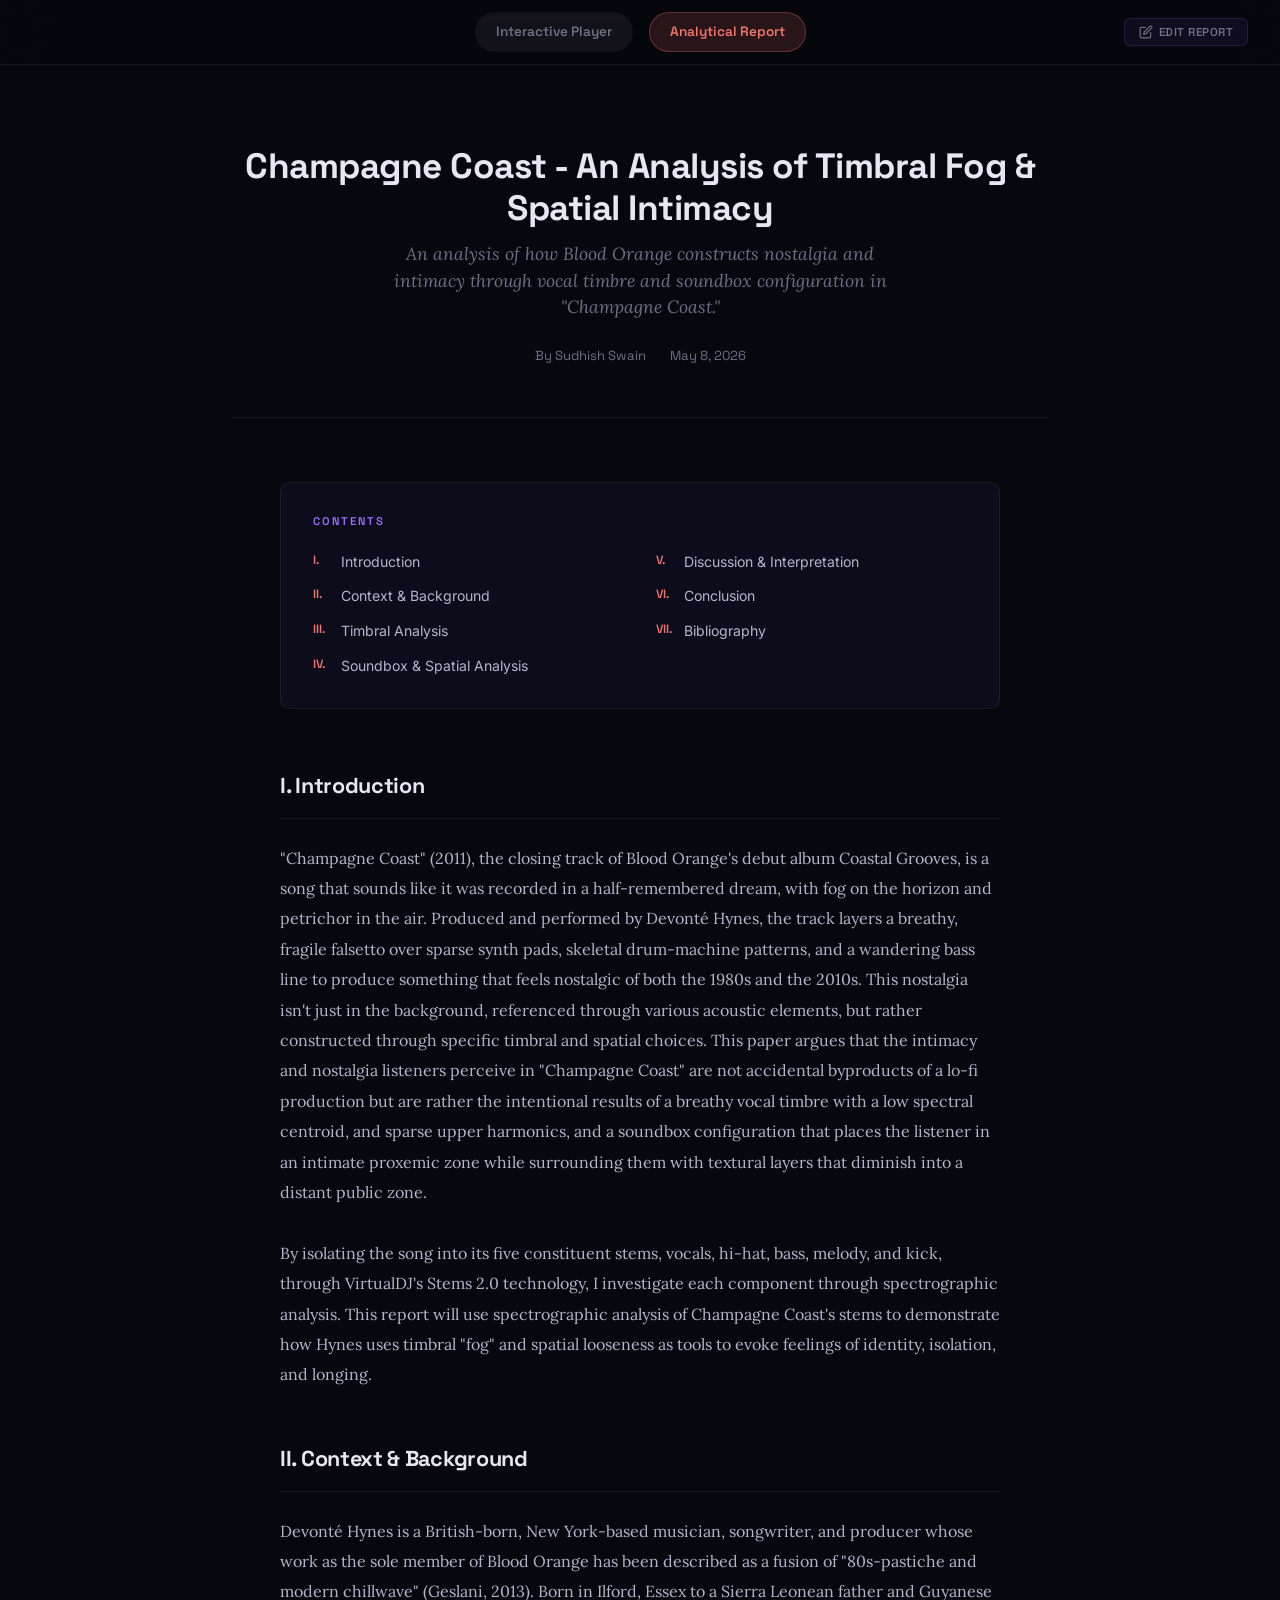
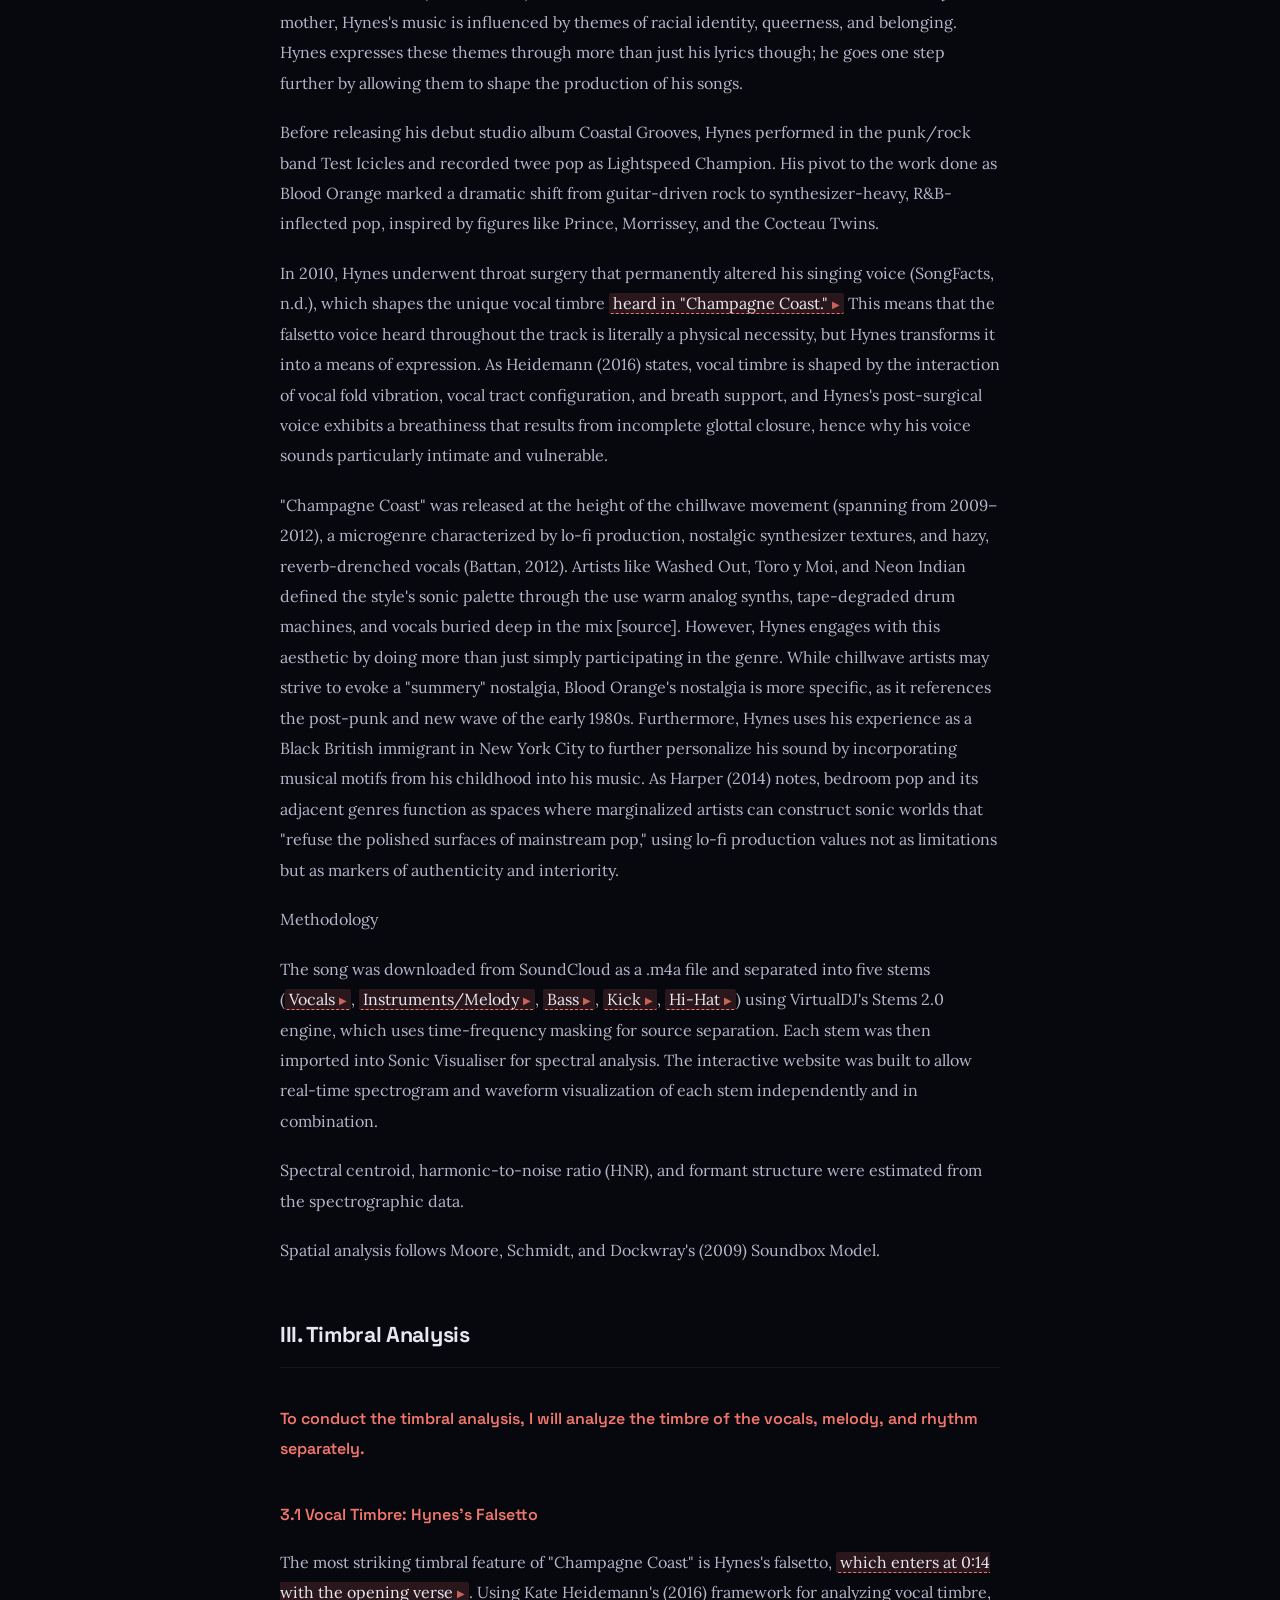
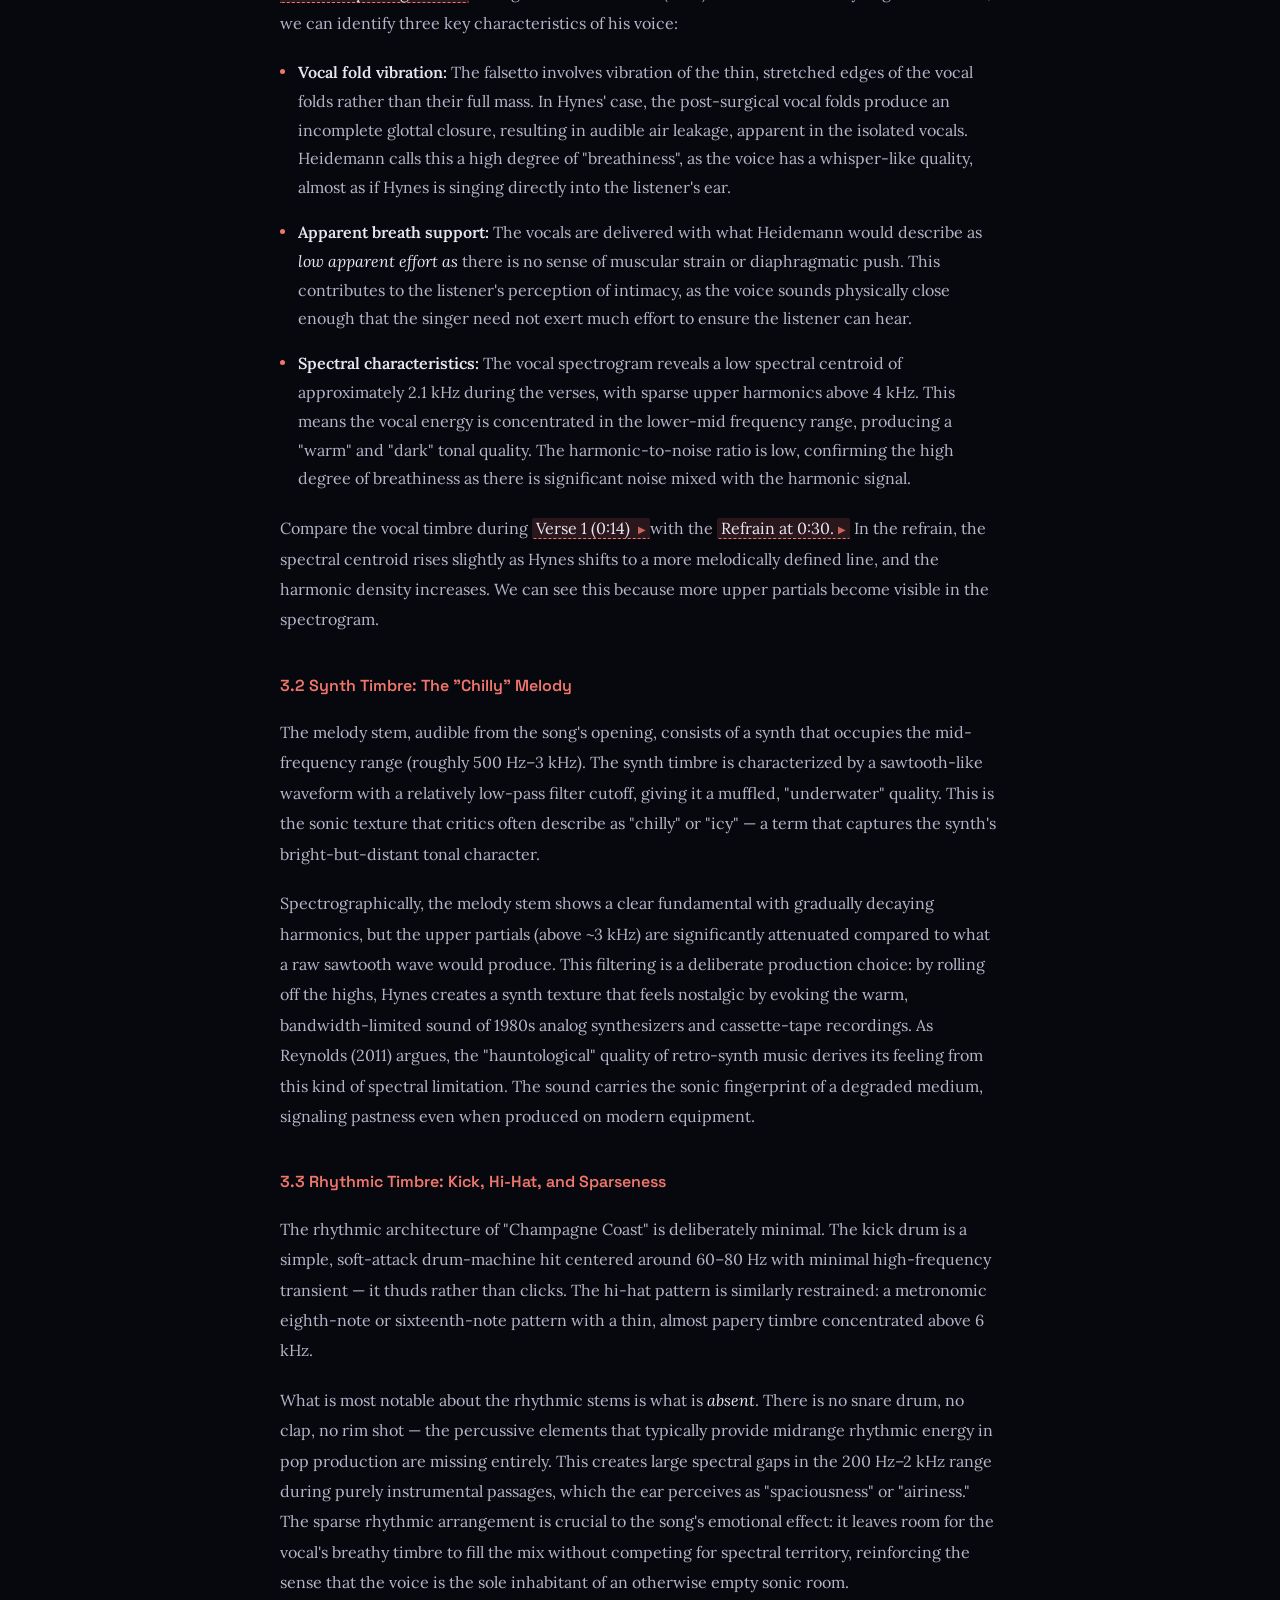
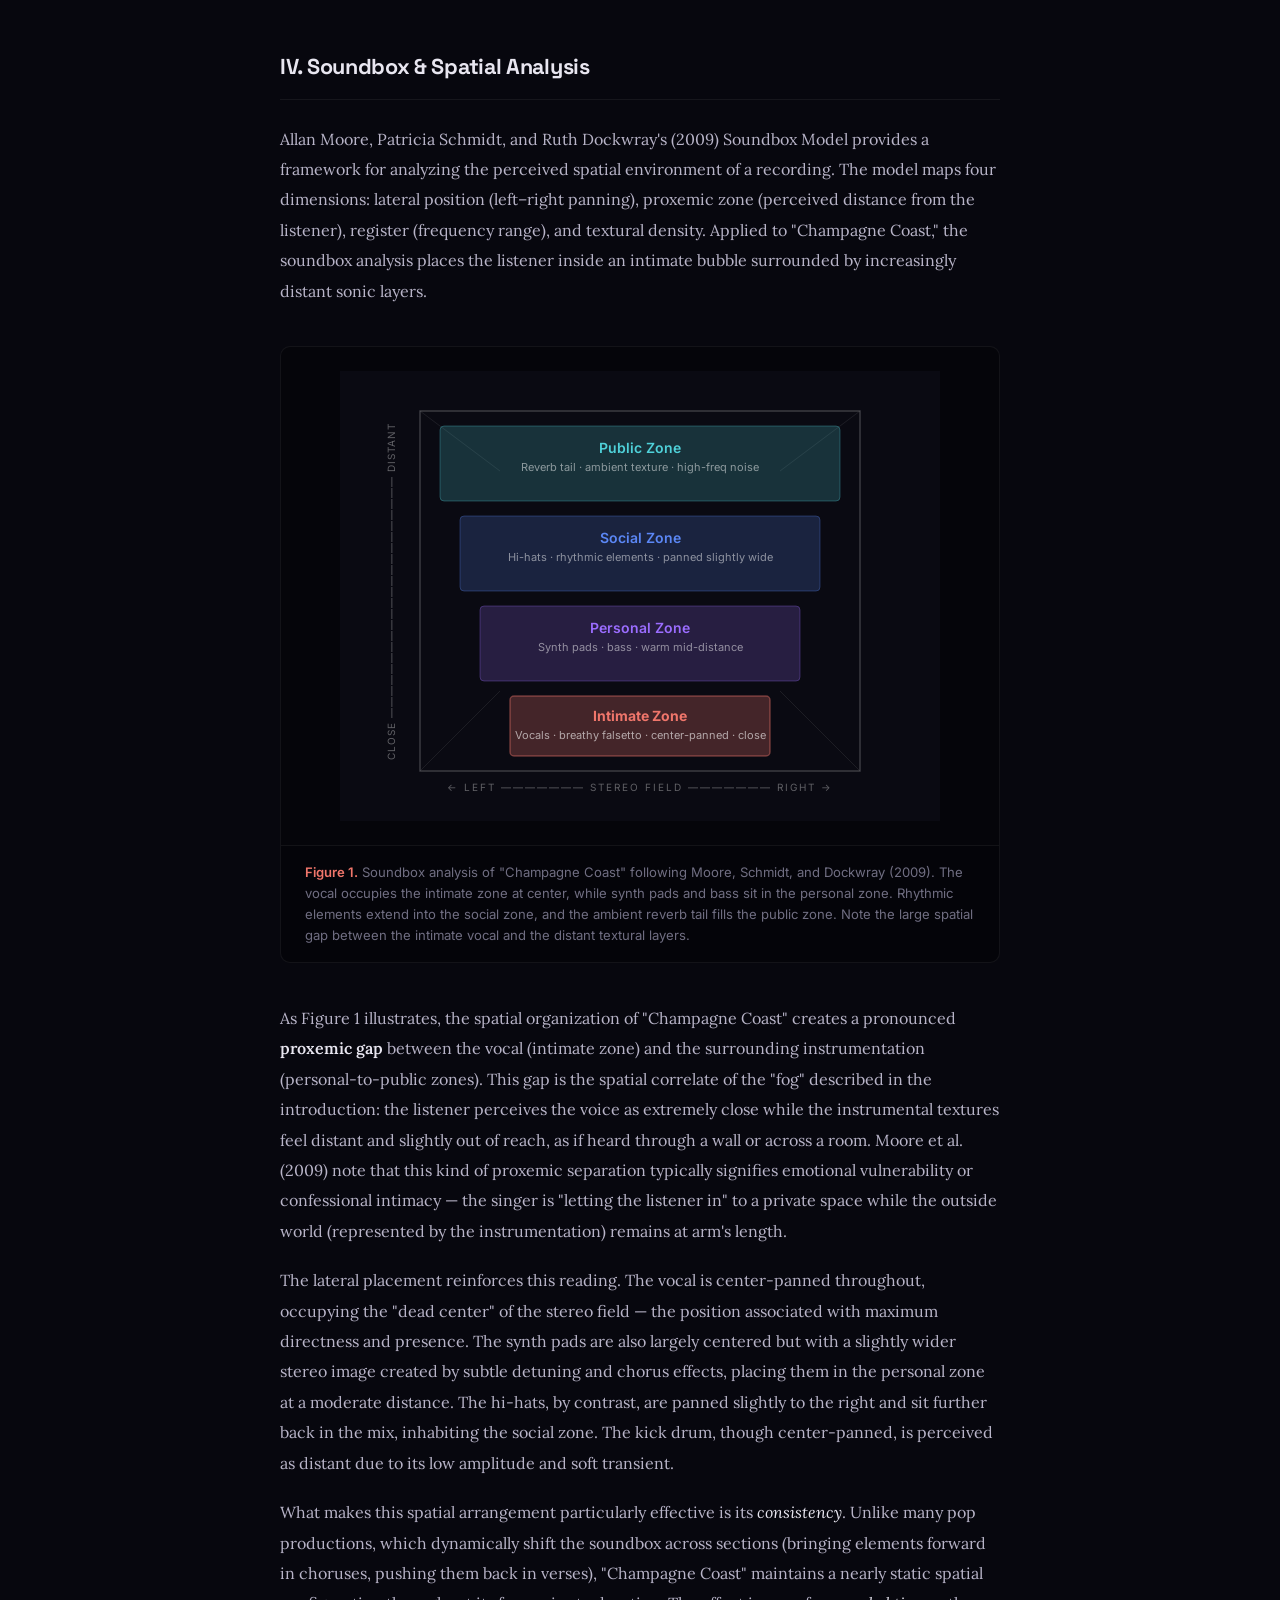
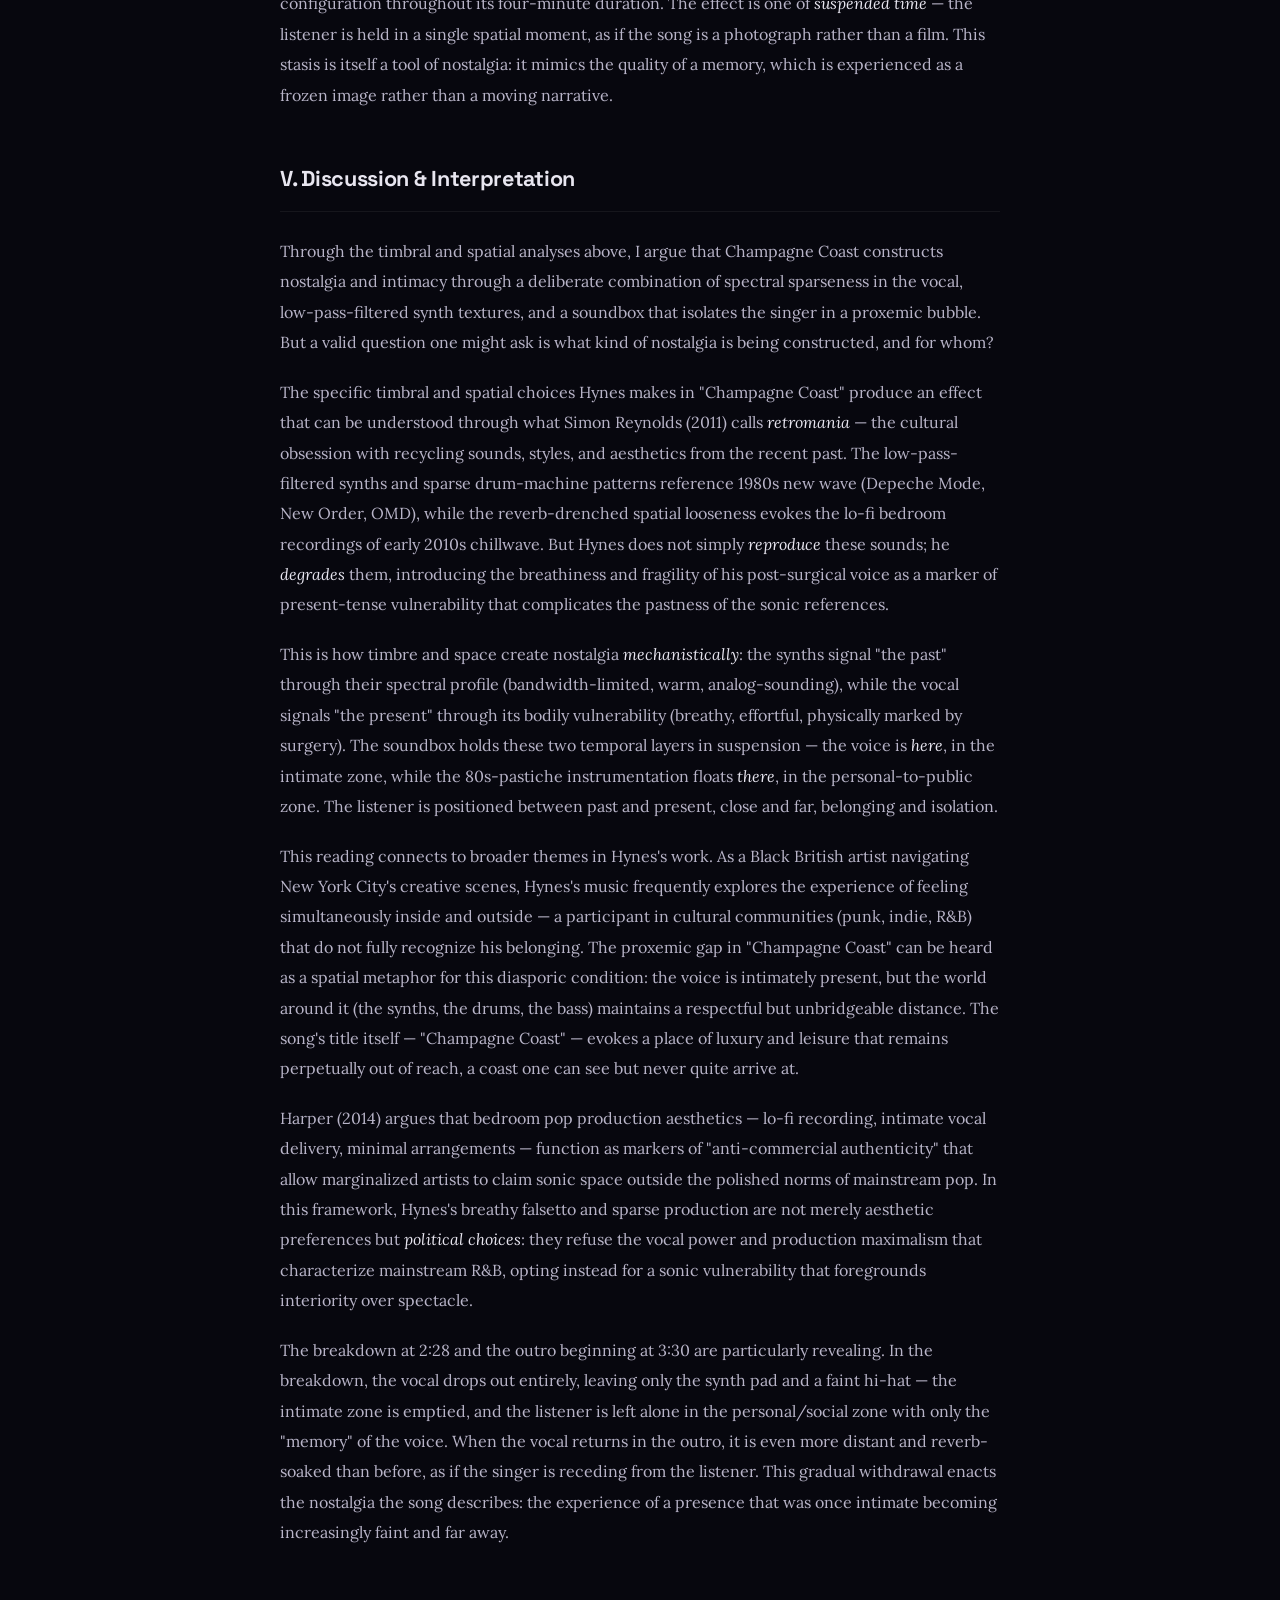
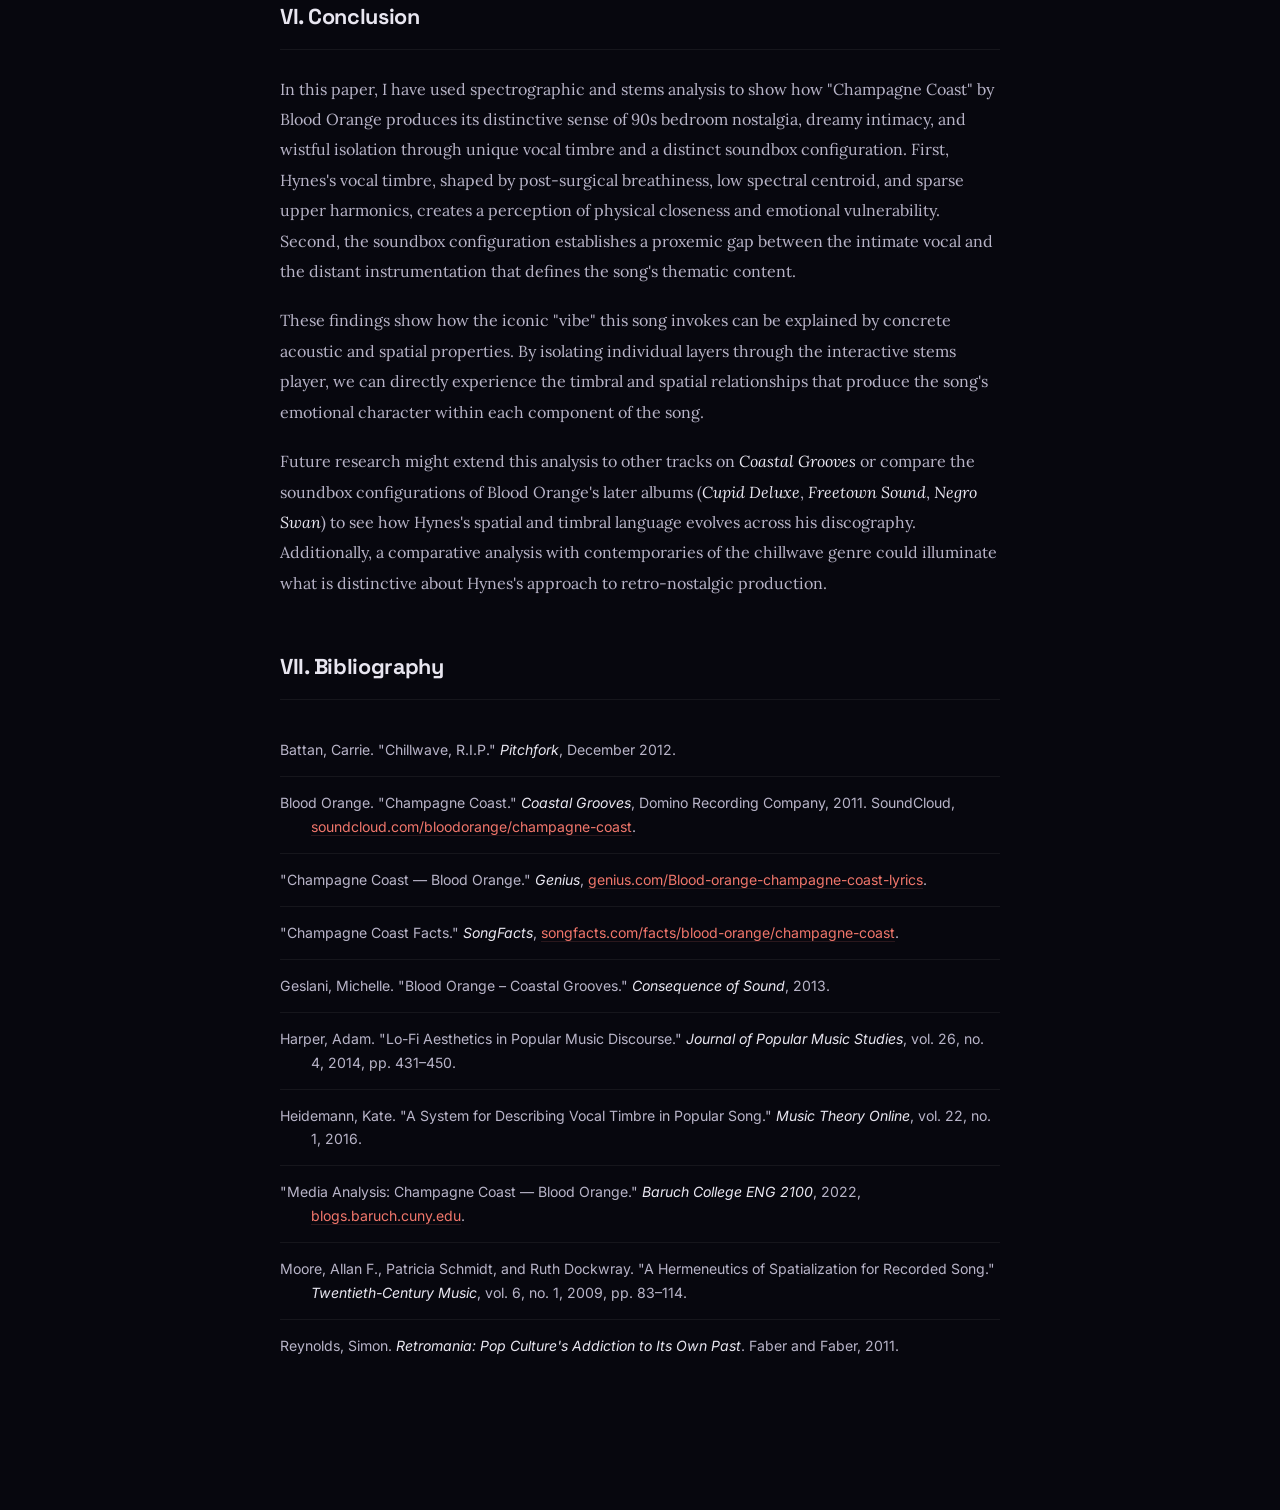
==== report.html @ 923f6ed2 "docs: update report content via live site editor" ====
<!DOCTYPE html>
<html lang="en"><head>
  <meta charset="UTF-8">
  <meta name="viewport" content="width=device-width, initial-scale=1.0">
  <title>Champagne Coast Report | MUSIC 159</title>
  <meta name="description" content="An analysis of how Blood Orange constructs nostalgia and intimacy through vocal timbre and soundbox configuration in Champagne Coast.">
  <link rel="stylesheet" href="css/report.css">
<style>.rdp {
  --rdp-cell-size: 40px;
  --rdp-accent-color: #0000ff;
  --rdp-background-color: #e7edff;
  --rdp-accent-color-dark: #3003e1;
  --rdp-background-color-dark: #180270;
  --rdp-outline: 2px solid var(--rdp-accent-color); /* Outline border for focused elements */
  --rdp-outline-selected: 2px solid rgba(0, 0, 0, 0.75); /* Outline border for focused _and_ selected elements */

  margin: 1em;
}

/* Hide elements for devices that are not screen readers */
.rdp-vhidden {
  box-sizing: border-box;
  padding: 0;
  margin: 0;
  background: transparent;
  border: 0;
  -moz-appearance: none;
  -webkit-appearance: none;
  appearance: none;
  position: absolute !important;
  top: 0;
  width: 1px !important;
  height: 1px !important;
  padding: 0 !important;
  overflow: hidden !important;
  clip: rect(1px, 1px, 1px, 1px) !important;
  border: 0 !important;
}

/* Buttons */
.rdp-button_reset {
  appearance: none;
  position: relative;
  margin: 0;
  padding: 0;
  cursor: default;
  color: inherit;
  outline: none;
  background: none;
  font: inherit;

  -moz-appearance: none;
  -webkit-appearance: none;
}

.rdp-button {
  border: 2px solid transparent;
}

.rdp-button[disabled] {
  opacity: 0.25;
}

.rdp-button:not([disabled]) {
  cursor: pointer;
}

.rdp-button:focus:not([disabled]),
.rdp-button:active:not([disabled]) {
  color: inherit;
  border: var(--rdp-outline);
  background-color: var(--rdp-background-color);
}

.rdp-button:hover:not([disabled]) {
  background-color: var(--rdp-background-color);
}

.rdp-months {
  display: flex;
}

.rdp-month {
  margin: 0 1em;
}

.rdp-month:first-child {
  margin-left: 0;
}

.rdp-month:last-child {
  margin-right: 0;
}

.rdp-table {
  margin: 0;
  max-width: calc(var(--rdp-cell-size) * 7);
  border-collapse: collapse;
}

.rdp-with_weeknumber .rdp-table {
  max-width: calc(var(--rdp-cell-size) * 8);
  border-collapse: collapse;
}

.rdp-caption {
  display: flex;
  align-items: center;
  justify-content: space-between;
  padding: 0;
  text-align: left;
}

.rdp-multiple_months .rdp-caption {
  position: relative;
  display: block;
  text-align: center;
}

.rdp-caption_dropdowns {
  position: relative;
  display: inline-flex;
}

.rdp-caption_label {
  position: relative;
  z-index: 1;
  display: inline-flex;
  align-items: center;
  margin: 0;
  padding: 0 0.25em;
  white-space: nowrap;
  color: currentColor;
  border: 0;
  border: 2px solid transparent;
  font-family: inherit;
  font-size: 140%;
  font-weight: bold;
}

.rdp-nav {
  white-space: nowrap;
}

.rdp-multiple_months .rdp-caption_start .rdp-nav {
  position: absolute;
  top: 50%;
  left: 0;
  transform: translateY(-50%);
}

.rdp-multiple_months .rdp-caption_end .rdp-nav {
  position: absolute;
  top: 50%;
  right: 0;
  transform: translateY(-50%);
}

.rdp-nav_button {
  display: inline-flex;
  align-items: center;
  justify-content: center;
  width: var(--rdp-cell-size);
  height: var(--rdp-cell-size);
  padding: 0.25em;
  border-radius: 100%;
}

/* ---------- */
/* Dropdowns  */
/* ---------- */

.rdp-dropdown_year,
.rdp-dropdown_month {
  position: relative;
  display: inline-flex;
  align-items: center;
}

.rdp-dropdown {
  appearance: none;
  position: absolute;
  z-index: 2;
  top: 0;
  bottom: 0;
  left: 0;
  width: 100%;
  margin: 0;
  padding: 0;
  cursor: inherit;
  opacity: 0;
  border: none;
  background-color: transparent;
  font-family: inherit;
  font-size: inherit;
  line-height: inherit;
}

.rdp-dropdown[disabled] {
  opacity: unset;
  color: unset;
}

.rdp-dropdown:focus:not([disabled]) + .rdp-caption_label,
.rdp-dropdown:active:not([disabled]) + .rdp-caption_label {
  border: var(--rdp-outline);
  border-radius: 6px;
  background-color: var(--rdp-background-color);
}

.rdp-dropdown_icon {
  margin: 0 0 0 5px;
}

.rdp-head {
  border: 0;
}

.rdp-head_row,
.rdp-row {
  height: 100%;
}

.rdp-head_cell {
  vertical-align: middle;
  text-transform: uppercase;
  font-size: 0.75em;
  font-weight: 700;
  text-align: center;
  height: 100%;
  height: var(--rdp-cell-size);
  padding: 0;
}

.rdp-tbody {
  border: 0;
}

.rdp-tfoot {
  margin: 0.5em;
}

.rdp-cell {
  width: var(--rdp-cell-size);
  height: 100%;
  height: var(--rdp-cell-size);
  padding: 0;
  text-align: center;
}

.rdp-weeknumber {
  font-size: 0.75em;
}

.rdp-weeknumber,
.rdp-day {
  display: flex;
  overflow: hidden;
  align-items: center;
  justify-content: center;
  box-sizing: border-box;
  width: var(--rdp-cell-size);
  max-width: var(--rdp-cell-size);
  height: var(--rdp-cell-size);
  margin: 0;
  border: 2px solid transparent;
  border-radius: 100%;
}

.rdp-day_today:not(.rdp-day_outside) {
  font-weight: bold;
}

.rdp-day_selected:not([disabled]),
.rdp-day_selected:focus:not([disabled]),
.rdp-day_selected:active:not([disabled]),
.rdp-day_selected:hover:not([disabled]) {
  color: white;
  background-color: var(--rdp-accent-color);
}

.rdp-day_selected:focus:not([disabled]) {
  border: var(--rdp-outline-selected);
}

.rdp:not([dir='rtl']) .rdp-day_range_start:not(.rdp-day_range_end) {
  border-top-right-radius: 0;
  border-bottom-right-radius: 0;
}

.rdp:not([dir='rtl']) .rdp-day_range_end:not(.rdp-day_range_start) {
  border-top-left-radius: 0;
  border-bottom-left-radius: 0;
}

.rdp[dir='rtl'] .rdp-day_range_start:not(.rdp-day_range_end) {
  border-top-left-radius: 0;
  border-bottom-left-radius: 0;
}

.rdp[dir='rtl'] .rdp-day_range_end:not(.rdp-day_range_start) {
  border-top-right-radius: 0;
  border-bottom-right-radius: 0;
}

.rdp-day_range_end.rdp-day_range_start {
  border-radius: 100%;
}

.rdp-day_range_middle {
  border-radius: 0;
}
</style><style></style><style>.rdp {
  --rdp-cell-size: 40px;
  --rdp-accent-color: #0000ff;
  --rdp-background-color: #e7edff;
  --rdp-accent-color-dark: #3003e1;
  --rdp-background-color-dark: #180270;
  --rdp-outline: 2px solid var(--rdp-accent-color); /* Outline border for focused elements */
  --rdp-outline-selected: 2px solid rgba(0, 0, 0, 0.75); /* Outline border for focused _and_ selected elements */

  margin: 1em;
}

/* Hide elements for devices that are not screen readers */
.rdp-vhidden {
  box-sizing: border-box;
  padding: 0;
  margin: 0;
  background: transparent;
  border: 0;
  -moz-appearance: none;
  -webkit-appearance: none;
  appearance: none;
  position: absolute !important;
  top: 0;
  width: 1px !important;
  height: 1px !important;
  padding: 0 !important;
  overflow: hidden !important;
  clip: rect(1px, 1px, 1px, 1px) !important;
  border: 0 !important;
}

/* Buttons */
.rdp-button_reset {
  appearance: none;
  position: relative;
  margin: 0;
  padding: 0;
  cursor: default;
  color: inherit;
  outline: none;
  background: none;
  font: inherit;

  -moz-appearance: none;
  -webkit-appearance: none;
}

.rdp-button {
  border: 2px solid transparent;
}

.rdp-button[disabled] {
  opacity: 0.25;
}

.rdp-button:not([disabled]) {
  cursor: pointer;
}

.rdp-button:focus:not([disabled]),
.rdp-button:active:not([disabled]) {
  color: inherit;
  border: var(--rdp-outline);
  background-color: var(--rdp-background-color);
}

.rdp-button:hover:not([disabled]) {
  background-color: var(--rdp-background-color);
}

.rdp-months {
  display: flex;
}

.rdp-month {
  margin: 0 1em;
}

.rdp-month:first-child {
  margin-left: 0;
}

.rdp-month:last-child {
  margin-right: 0;
}

.rdp-table {
  margin: 0;
  max-width: calc(var(--rdp-cell-size) * 7);
  border-collapse: collapse;
}

.rdp-with_weeknumber .rdp-table {
  max-width: calc(var(--rdp-cell-size) * 8);
  border-collapse: collapse;
}

.rdp-caption {
  display: flex;
  align-items: center;
  justify-content: space-between;
  padding: 0;
  text-align: left;
}

.rdp-multiple_months .rdp-caption {
  position: relative;
  display: block;
  text-align: center;
}

.rdp-caption_dropdowns {
  position: relative;
  display: inline-flex;
}

.rdp-caption_label {
  position: relative;
  z-index: 1;
  display: inline-flex;
  align-items: center;
  margin: 0;
  padding: 0 0.25em;
  white-space: nowrap;
  color: currentColor;
  border: 0;
  border: 2px solid transparent;
  font-family: inherit;
  font-size: 140%;
  font-weight: bold;
}

.rdp-nav {
  white-space: nowrap;
}

.rdp-multiple_months .rdp-caption_start .rdp-nav {
  position: absolute;
  top: 50%;
  left: 0;
  transform: translateY(-50%);
}

.rdp-multiple_months .rdp-caption_end .rdp-nav {
  position: absolute;
  top: 50%;
  right: 0;
  transform: translateY(-50%);
}

.rdp-nav_button {
  display: inline-flex;
  align-items: center;
  justify-content: center;
  width: var(--rdp-cell-size);
  height: var(--rdp-cell-size);
  padding: 0.25em;
  border-radius: 100%;
}

/* ---------- */
/* Dropdowns  */
/* ---------- */

.rdp-dropdown_year,
.rdp-dropdown_month {
  position: relative;
  display: inline-flex;
  align-items: center;
}

.rdp-dropdown {
  appearance: none;
  position: absolute;
  z-index: 2;
  top: 0;
  bottom: 0;
  left: 0;
  width: 100%;
  margin: 0;
  padding: 0;
  cursor: inherit;
  opacity: 0;
  border: none;
  background-color: transparent;
  font-family: inherit;
  font-size: inherit;
  line-height: inherit;
}

.rdp-dropdown[disabled] {
  opacity: unset;
  color: unset;
}

.rdp-dropdown:focus:not([disabled]) + .rdp-caption_label,
.rdp-dropdown:active:not([disabled]) + .rdp-caption_label {
  border: var(--rdp-outline);
  border-radius: 6px;
  background-color: var(--rdp-background-color);
}

.rdp-dropdown_icon {
  margin: 0 0 0 5px;
}

.rdp-head {
  border: 0;
}

.rdp-head_row,
.rdp-row {
  height: 100%;
}

.rdp-head_cell {
  vertical-align: middle;
  text-transform: uppercase;
  font-size: 0.75em;
  font-weight: 700;
  text-align: center;
  height: 100%;
  height: var(--rdp-cell-size);
  padding: 0;
}

.rdp-tbody {
  border: 0;
}

.rdp-tfoot {
  margin: 0.5em;
}

.rdp-cell {
  width: var(--rdp-cell-size);
  height: 100%;
  height: var(--rdp-cell-size);
  padding: 0;
  text-align: center;
}

.rdp-weeknumber {
  font-size: 0.75em;
}

.rdp-weeknumber,
.rdp-day {
  display: flex;
  overflow: hidden;
  align-items: center;
  justify-content: center;
  box-sizing: border-box;
  width: var(--rdp-cell-size);
  max-width: var(--rdp-cell-size);
  height: var(--rdp-cell-size);
  margin: 0;
  border: 2px solid transparent;
  border-radius: 100%;
}

.rdp-day_today:not(.rdp-day_outside) {
  font-weight: bold;
}

.rdp-day_selected:not([disabled]),
.rdp-day_selected:focus:not([disabled]),
.rdp-day_selected:active:not([disabled]),
.rdp-day_selected:hover:not([disabled]) {
  color: white;
  background-color: var(--rdp-accent-color);
}

.rdp-day_selected:focus:not([disabled]) {
  border: var(--rdp-outline-selected);
}

.rdp:not([dir='rtl']) .rdp-day_range_start:not(.rdp-day_range_end) {
  border-top-right-radius: 0;
  border-bottom-right-radius: 0;
}

.rdp:not([dir='rtl']) .rdp-day_range_end:not(.rdp-day_range_start) {
  border-top-left-radius: 0;
  border-bottom-left-radius: 0;
}

.rdp[dir='rtl'] .rdp-day_range_start:not(.rdp-day_range_end) {
  border-top-left-radius: 0;
  border-bottom-left-radius: 0;
}

.rdp[dir='rtl'] .rdp-day_range_end:not(.rdp-day_range_start) {
  border-top-right-radius: 0;
  border-bottom-right-radius: 0;
}

.rdp-day_range_end.rdp-day_range_start {
  border-radius: 100%;
}

.rdp-day_range_middle {
  border-radius: 0;
}
</style><style></style><style>.rdp {
  --rdp-cell-size: 40px;
  --rdp-accent-color: #0000ff;
  --rdp-background-color: #e7edff;
  --rdp-accent-color-dark: #3003e1;
  --rdp-background-color-dark: #180270;
  --rdp-outline: 2px solid var(--rdp-accent-color); /* Outline border for focused elements */
  --rdp-outline-selected: 2px solid rgba(0, 0, 0, 0.75); /* Outline border for focused _and_ selected elements */

  margin: 1em;
}

/* Hide elements for devices that are not screen readers */
.rdp-vhidden {
  box-sizing: border-box;
  padding: 0;
  margin: 0;
  background: transparent;
  border: 0;
  -moz-appearance: none;
  -webkit-appearance: none;
  appearance: none;
  position: absolute !important;
  top: 0;
  width: 1px !important;
  height: 1px !important;
  padding: 0 !important;
  overflow: hidden !important;
  clip: rect(1px, 1px, 1px, 1px) !important;
  border: 0 !important;
}

/* Buttons */
.rdp-button_reset {
  appearance: none;
  position: relative;
  margin: 0;
  padding: 0;
  cursor: default;
  color: inherit;
  outline: none;
  background: none;
  font: inherit;

  -moz-appearance: none;
  -webkit-appearance: none;
}

.rdp-button {
  border: 2px solid transparent;
}

.rdp-button[disabled] {
  opacity: 0.25;
}

.rdp-button:not([disabled]) {
  cursor: pointer;
}

.rdp-button:focus:not([disabled]),
.rdp-button:active:not([disabled]) {
  color: inherit;
  border: var(--rdp-outline);
  background-color: var(--rdp-background-color);
}

.rdp-button:hover:not([disabled]) {
  background-color: var(--rdp-background-color);
}

.rdp-months {
  display: flex;
}

.rdp-month {
  margin: 0 1em;
}

.rdp-month:first-child {
  margin-left: 0;
}

.rdp-month:last-child {
  margin-right: 0;
}

.rdp-table {
  margin: 0;
  max-width: calc(var(--rdp-cell-size) * 7);
  border-collapse: collapse;
}

.rdp-with_weeknumber .rdp-table {
  max-width: calc(var(--rdp-cell-size) * 8);
  border-collapse: collapse;
}

.rdp-caption {
  display: flex;
  align-items: center;
  justify-content: space-between;
  padding: 0;
  text-align: left;
}

.rdp-multiple_months .rdp-caption {
  position: relative;
  display: block;
  text-align: center;
}

.rdp-caption_dropdowns {
  position: relative;
  display: inline-flex;
}

.rdp-caption_label {
  position: relative;
  z-index: 1;
  display: inline-flex;
  align-items: center;
  margin: 0;
  padding: 0 0.25em;
  white-space: nowrap;
  color: currentColor;
  border: 0;
  border: 2px solid transparent;
  font-family: inherit;
  font-size: 140%;
  font-weight: bold;
}

.rdp-nav {
  white-space: nowrap;
}

.rdp-multiple_months .rdp-caption_start .rdp-nav {
  position: absolute;
  top: 50%;
  left: 0;
  transform: translateY(-50%);
}

.rdp-multiple_months .rdp-caption_end .rdp-nav {
  position: absolute;
  top: 50%;
  right: 0;
  transform: translateY(-50%);
}

.rdp-nav_button {
  display: inline-flex;
  align-items: center;
  justify-content: center;
  width: var(--rdp-cell-size);
  height: var(--rdp-cell-size);
  padding: 0.25em;
  border-radius: 100%;
}

/* ---------- */
/* Dropdowns  */
/* ---------- */

.rdp-dropdown_year,
.rdp-dropdown_month {
  position: relative;
  display: inline-flex;
  align-items: center;
}

.rdp-dropdown {
  appearance: none;
  position: absolute;
  z-index: 2;
  top: 0;
  bottom: 0;
  left: 0;
  width: 100%;
  margin: 0;
  padding: 0;
  cursor: inherit;
  opacity: 0;
  border: none;
  background-color: transparent;
  font-family: inherit;
  font-size: inherit;
  line-height: inherit;
}

.rdp-dropdown[disabled] {
  opacity: unset;
  color: unset;
}

.rdp-dropdown:focus:not([disabled]) + .rdp-caption_label,
.rdp-dropdown:active:not([disabled]) + .rdp-caption_label {
  border: var(--rdp-outline);
  border-radius: 6px;
  background-color: var(--rdp-background-color);
}

.rdp-dropdown_icon {
  margin: 0 0 0 5px;
}

.rdp-head {
  border: 0;
}

.rdp-head_row,
.rdp-row {
  height: 100%;
}

.rdp-head_cell {
  vertical-align: middle;
  text-transform: uppercase;
  font-size: 0.75em;
  font-weight: 700;
  text-align: center;
  height: 100%;
  height: var(--rdp-cell-size);
  padding: 0;
}

.rdp-tbody {
  border: 0;
}

.rdp-tfoot {
  margin: 0.5em;
}

.rdp-cell {
  width: var(--rdp-cell-size);
  height: 100%;
  height: var(--rdp-cell-size);
  padding: 0;
  text-align: center;
}

.rdp-weeknumber {
  font-size: 0.75em;
}

.rdp-weeknumber,
.rdp-day {
  display: flex;
  overflow: hidden;
  align-items: center;
  justify-content: center;
  box-sizing: border-box;
  width: var(--rdp-cell-size);
  max-width: var(--rdp-cell-size);
  height: var(--rdp-cell-size);
  margin: 0;
  border: 2px solid transparent;
  border-radius: 100%;
}

.rdp-day_today:not(.rdp-day_outside) {
  font-weight: bold;
}

.rdp-day_selected:not([disabled]),
.rdp-day_selected:focus:not([disabled]),
.rdp-day_selected:active:not([disabled]),
.rdp-day_selected:hover:not([disabled]) {
  color: white;
  background-color: var(--rdp-accent-color);
}

.rdp-day_selected:focus:not([disabled]) {
  border: var(--rdp-outline-selected);
}

.rdp:not([dir='rtl']) .rdp-day_range_start:not(.rdp-day_range_end) {
  border-top-right-radius: 0;
  border-bottom-right-radius: 0;
}

.rdp:not([dir='rtl']) .rdp-day_range_end:not(.rdp-day_range_start) {
  border-top-left-radius: 0;
  border-bottom-left-radius: 0;
}

.rdp[dir='rtl'] .rdp-day_range_start:not(.rdp-day_range_end) {
  border-top-left-radius: 0;
  border-bottom-left-radius: 0;
}

.rdp[dir='rtl'] .rdp-day_range_end:not(.rdp-day_range_start) {
  border-top-right-radius: 0;
  border-bottom-right-radius: 0;
}

.rdp-day_range_end.rdp-day_range_start {
  border-radius: 100%;
}

.rdp-day_range_middle {
  border-radius: 0;
}
</style><style></style><style></style></head>
<body class="" data-new-gr-c-s-check-loaded="14.1289.0" data-gr-ext-installed="" data-new-gr-c-s-loaded="14.1289.0">

  <!-- Topbar -->
  <header class="report-topbar" style="display: grid; grid-template-columns: 1fr auto 1fr;">
    <div style="display: flex; align-items: center;"></div>
    <nav class="app-tabs">
      <a href="index.html" class="app-tab">Interactive Player</a>
      <a href="report.html" class="app-tab active">Analytical Report</a>
    </nav>
    <div class="report-topbar__actions" style="justify-self: end;">
      <button class="btn-edit" id="btn-edit-mode" title="Toggle Edit Mode">
        <svg viewBox="0 0 24 24" fill="none" stroke="currentColor" stroke-width="2" stroke-linecap="round" stroke-linejoin="round" style="width:14px;height:14px;"><path d="M11 4H4a2 2 0 0 0-2 2v14a2 2 0 0 0 2 2h14a2 2 0 0 0 2-2v-7"></path><path d="M18.5 2.5a2.121 2.121 0 0 1 3 3L12 15l-4 1 1-4 9.5-9.5z"></path></svg>
        <span>Edit Report</span>
      </button>
    </div>
  </header>

  <main class="report">
    
    <!-- Title Block -->
    <header class="report-title-block">
      <h1 class="report-title-block__title">Champagne Coast - An Analysis of Timbral Fog &amp; Spatial Intimacy</h1>
      <p class="report-title-block__subtitle">An analysis of how Blood Orange constructs nostalgia and intimacy through vocal timbre and soundbox configuration in "Champagne Coast."</p>
      <div class="report-title-block__meta">
        <span>By Sudhish Swain</span>
        <span>May 8, 2026</span>
      </div>
    </header>

    <!-- Table of Contents -->
    <nav class="report-toc">
      <p class="report-toc__title">Contents</p>
      <ul class="report-toc__list">
        <li><a href="#section-intro"><span class="toc-num">I.</span> Introduction</a></li>
        <li><a href="#section-context"><span class="toc-num">II.</span> Context &amp; Background</a></li>
        <li><a href="#section-timbral"><span class="toc-num">III.</span> Timbral Analysis</a></li>
        <li><a href="#section-soundbox"><span class="toc-num">IV.</span> Soundbox &amp; Spatial Analysis</a></li>
        <li><a href="#section-discussion"><span class="toc-num">V.</span> Discussion &amp; Interpretation</a></li>
        <li><a href="#section-conclusion"><span class="toc-num">VI.</span> Conclusion</a></li>
        <li><a href="#section-bibliography"><span class="toc-num">VII.</span> Bibliography</a></li>
      </ul>
    </nav>

    <!-- Section 1: Introduction -->
    <section class="report-section" id="section-intro">
      <h2 class="report-section__heading" contenteditable="false">I. Introduction</h2>
      <div class="report-section__body" contenteditable="false" spellcheck="false"><div>"Champagne Coast" (2011), the closing track of Blood Orange's debut album Coastal Grooves, is a song that sounds like it was recorded in a half-remembered dream, with fog on the horizon and petrichor in the air. Produced and performed by Devonté Hynes, the track layers a breathy, fragile falsetto over sparse synth pads, skeletal drum-machine patterns, and a wandering bass line to produce something that feels nostalgic of both the 1980s and the 2010s. This nostalgia isn't just in the background, referenced through various acoustic elements, but rather constructed through specific timbral and spatial choices. This paper argues that the intimacy and nostalgia listeners perceive in "Champagne Coast" are not accidental byproducts of a lo-fi production but are rather the intentional results of a breathy vocal timbre with a low spectral centroid, and sparse upper harmonics, and a soundbox configuration that places the listener in an intimate proxemic zone while surrounding them with textural layers that diminish into a distant public zone.</div><div><br></div><div>By isolating the song into its five constituent stems, vocals, hi-hat, bass, melody, and kick,&nbsp; through VirtualDJ's Stems 2.0 technology, I investigate each component through spectrographic analysis. This report will use spectrographic analysis of Champagne Coast's stems to demonstrate how Hynes uses timbral "fog" and spatial looseness as tools to evoke feelings of identity, isolation, and longing.</div></div>
    </section>

    <!-- Section 2: Context -->
    <section class="report-section" id="section-context">
      <h2 class="report-section__heading" contenteditable="false">II. Context &amp; Background</h2>
      <div class="report-section__body" contenteditable="false" spellcheck="false">
        <p>Devonté Hynes is a British-born, New York-based musician, songwriter, and producer whose work as the sole member of Blood Orange has been described as a fusion of "80s-pastiche and modern chillwave" (Geslani, 2013). Born in Ilford, Essex to a Sierra Leonean father and Guyanese mother, Hynes's music is influenced by themes of racial identity, queerness, and belonging. Hynes expresses these themes through more than just his lyrics though; he goes one step further by allowing them to shape the production of his songs.</p><p>Before releasing his debut studio album Coastal Grooves, Hynes performed in the punk/rock band Test Icicles and recorded twee pop as Lightspeed Champion. His pivot to the work done as Blood Orange marked a dramatic shift from guitar-driven rock to synthesizer-heavy, R&amp;B-inflected pop, inspired by figures like Prince, Morrissey, and the Cocteau Twins.</p><p><span style="font-size: 1rem;">In 2010, Hynes underwent throat surgery that permanently altered his singing voice (SongFacts, n.d.), which shapes the unique vocal timbre <span class="audio-snippet-link" data-stems="vocals" data-start="54.4" data-end="62.2">heard in "Champagne Coast."</span>&nbsp;This means that the falsetto voice heard throughout the track is literally a physical necessity, but Hynes transforms it into a means of expression. As Heidemann (2016) states, vocal timbre is shaped by the interaction of vocal fold vibration, vocal tract configuration, and breath support, and Hynes's post-surgical voice exhibits a breathiness that results from incomplete glottal closure, hence why his voice sounds particularly intimate and vulnerable.</span></p><p>"Champagne Coast" was released at the height of the chillwave movement (spanning from 2009–2012), a microgenre characterized by lo-fi production, nostalgic synthesizer textures, and hazy, reverb-drenched vocals (Battan, 2012). Artists like Washed Out, Toro y Moi, and Neon Indian defined the style's sonic palette through the use warm analog synths, tape-degraded drum machines, and vocals buried deep in the mix [source]. However, Hynes engages with this aesthetic by doing more than just simply participating in the genre. While chillwave artists may strive to evoke a "summery" nostalgia, Blood Orange's nostalgia is more specific, as it references the post-punk and new wave of the early 1980s. Furthermore, Hynes uses his experience as a Black British immigrant in New York City to further personalize his sound by incorporating musical motifs from his childhood into his music.&nbsp;<span style="font-size: 1rem;">As Harper (2014) notes, bedroom pop and its adjacent genres function as spaces where marginalized artists can construct sonic worlds that "refuse the polished surfaces of mainstream pop," using lo-fi production values not as limitations but as markers of authenticity and interiority.</span></p><p>Methodology</p><p>The song was downloaded from SoundCloud as a .m4a file and separated into five stems (<span class="audio-snippet-link" data-stems="vocals" data-start="0.0" data-end="292.4">Vocals</span>, <span class="audio-snippet-link" data-stems="melody" data-start="0.0" data-end="292.4">Instruments/Melody</span>, <span class="audio-snippet-link" data-stems="bass" data-start="0.0" data-end="292.4">Bass</span>, <span class="audio-snippet-link" data-stems="kick" data-start="0.0" data-end="292.4">Kick</span>, <span class="audio-snippet-link" data-stems="hihat" data-start="0.0" data-end="292.4">Hi-Hat</span>) using VirtualDJ's Stems 2.0 engine, which uses time-frequency masking for source separation. Each stem was then imported into Sonic Visualiser for spectral analysis. The interactive website was built to allow real-time spectrogram and waveform visualization of each stem independently and in combination.</p><p>Spectral centroid, harmonic-to-noise ratio (HNR), and formant structure were estimated from the spectrographic data.</p><p>Spatial analysis follows Moore, Schmidt, and Dockwray's (2009) Soundbox Model.</p>
      </div>
    </section>

    <!-- Section 3: Timbral Analysis -->
    <section class="report-section" id="section-timbral">
      <h2 class="report-section__heading" contenteditable="false">III. Timbral Analysis</h2>
      <div class="report-section__body" contenteditable="false" spellcheck="false">

        <h3 class="report-section__subheading" contenteditable="false">To conduct the timbral analysis, I will analyze the timbre of the vocals, melody, and rhythm separately.</h3><h3 class="report-section__subheading" contenteditable="false">3.1 Vocal Timbre: Hynes's Falsetto</h3>
        <p>
          The most striking timbral feature of "Champagne Coast" is Hynes's falsetto,&nbsp;<span class="audio-snippet-link" data-stems="vocals" data-start="15.4" data-end="32.3">which enters at 0:14 with the opening verse</span>. Using Kate Heidemann's (2016) framework for analyzing vocal timbre, we can identify three key characteristics of his voice:
        </p>
        <ul class="analysis-list">
          <li><strong>Vocal fold vibration:</strong> The falsetto involves vibration of the thin, stretched edges of the vocal folds rather than their full mass. In Hynes' case, the post-surgical vocal folds produce an incomplete glottal closure, resulting in audible air leakage, apparent in the isolated vocals. Heidemann calls this a high degree of "breathiness", as the voice has a whisper-like quality, almost as if Hynes is singing directly into the listener's ear.</li>
          <li><strong>Apparent breath support:</strong> The vocals are delivered with what Heidemann would describe as <em>low apparent effort as</em>&nbsp;there is no sense of muscular strain or diaphragmatic push. This contributes to the listener's perception of intimacy, as the voice sounds physically close enough that the singer need not exert much effort to ensure the listener can hear.</li>
          <li><strong>Spectral characteristics:</strong> The vocal spectrogram reveals a low spectral centroid of approximately 2.1 kHz during the verses, with sparse upper harmonics above 4 kHz. This means the vocal energy is concentrated in the lower-mid frequency range, producing a "warm" and "dark" tonal quality. The harmonic-to-noise ratio is low, confirming the high degree of breathiness as there is significant noise mixed with the harmonic signal.</li>
        </ul>

        <p>
          Compare the vocal timbre during <span class="audio-snippet-link" data-stems="vocals" data-start="13.7" data-end="27.2">Verse 1 (0:14) </span>with the <span class="audio-snippet-link" data-stems="vocals" data-start="30.9" data-end="39.5">Refrain at 0:30.</span> In the refrain, the spectral centroid rises slightly as Hynes shifts to a more melodically defined line, and the harmonic density increases. We can see this because more upper partials become visible in the spectrogram.</p>

        <h3 class="report-section__subheading" contenteditable="false">3.2 Synth Timbre: The "Chilly" Melody</h3>
        <p>
          The melody stem, audible from the song's opening, consists of a synth that occupies the mid-frequency range (roughly 500 Hz–3 kHz). The synth timbre is characterized by a sawtooth-like waveform with a relatively low-pass filter cutoff, giving it a muffled, "underwater" quality. This is the sonic texture that critics often describe as "chilly" or "icy" — a term that captures the synth's bright-but-distant tonal character.
        </p>
        <p>
          Spectrographically, the melody stem shows a clear fundamental with gradually decaying harmonics, but the upper partials (above ~3 kHz) are significantly attenuated compared to what a raw sawtooth wave would produce. This filtering is a deliberate production choice: by rolling off the highs, Hynes creates a synth texture that feels nostalgic<em> </em>by evoking&nbsp;the warm, bandwidth-limited sound of 1980s analog synthesizers and cassette-tape recordings. As Reynolds (2011) argues, the "hauntological" quality of retro-synth music derives its feeling from this kind of spectral limitation. The sound carries the sonic fingerprint of a degraded medium, signaling pastness even when produced on modern equipment.
        </p>

        <h3 class="report-section__subheading" contenteditable="false">3.3 Rhythmic Timbre: Kick, Hi-Hat, and Sparseness</h3>
        <p>
          The rhythmic architecture of "Champagne Coast" is deliberately minimal. The kick drum is a simple, soft-attack drum-machine hit centered around 60–80 Hz with minimal high-frequency transient — it thuds rather than clicks. The hi-hat pattern is similarly restrained: a metronomic eighth-note or sixteenth-note pattern with a thin, almost papery timbre concentrated above 6 kHz.
        </p>
        <p>
          What is most notable about the rhythmic stems is what is <em>absent</em>. There is no snare drum, no clap, no rim shot — the percussive elements that typically provide midrange rhythmic energy in pop production are missing entirely. This creates large spectral gaps in the 200 Hz–2 kHz range during purely instrumental passages, which the ear perceives as "spaciousness" or "airiness." The sparse rhythmic arrangement is crucial to the song's emotional effect: it leaves room for the vocal's breathy timbre to fill the mix without competing for spectral territory, reinforcing the sense that the voice is the sole inhabitant of an otherwise empty sonic room.
        </p>
      </div>
    </section>

    <!-- Section 4: Soundbox Analysis -->
    <section class="report-section" id="section-soundbox">
      <h2 class="report-section__heading" contenteditable="false">IV. Soundbox &amp; Spatial Analysis</h2>
      <div class="report-section__body" contenteditable="false" spellcheck="false">
        <p>
          Allan Moore, Patricia Schmidt, and Ruth Dockwray's (2009) Soundbox Model provides a framework for analyzing the perceived spatial environment of a recording. The model maps four dimensions: lateral position (left–right panning), proxemic zone (perceived distance from the listener), register (frequency range), and textural density. Applied to "Champagne Coast," the soundbox analysis places the listener inside an intimate bubble surrounded by increasingly distant sonic layers.
        </p>

        <!-- Soundbox Diagram - Built as SVG -->
        <figure class="report-figure" id="fig-soundbox">
          <div class="report-figure__svg-wrap">
            <svg viewBox="0 0 600 450" xmlns="http://www.w3.org/2000/svg" class="soundbox-svg">
              <!-- Background -->
              <rect width="600" height="450" fill="#0a0a12"></rect>
              <!-- Outer box -->
              <rect x="80" y="40" width="440" height="360" fill="none" stroke="rgba(255,255,255,0.2)" stroke-width="1.5"></rect>
              <!-- Perspective lines -->
              <line x1="80" y1="400" x2="160" y2="320" stroke="rgba(255,255,255,0.08)" stroke-width="1"></line>
              <line x1="520" y1="400" x2="440" y2="320" stroke="rgba(255,255,255,0.08)" stroke-width="1"></line>
              <line x1="80" y1="40" x2="160" y2="100" stroke="rgba(255,255,255,0.08)" stroke-width="1"></line>
              <line x1="520" y1="40" x2="440" y2="100" stroke="rgba(255,255,255,0.08)" stroke-width="1"></line>
              <!-- Zone 4: Public (top, cyan) -->
              <rect x="100" y="55" width="400" height="75" rx="4" fill="rgba(79,209,217,0.2)" stroke="rgba(79,209,217,0.3)" stroke-width="1"></rect>
              <text x="300" y="82" fill="#4fd1d9" font-size="14" font-weight="600" text-anchor="middle" font-family="Inter, sans-serif">Public Zone</text>
              <text x="300" y="100" fill="rgba(255,255,255,0.5)" font-size="11" text-anchor="middle" font-family="Inter, sans-serif">Reverb tail · ambient texture · high-freq noise</text>
              <!-- Zone 3: Social (blue) -->
              <rect x="120" y="145" width="360" height="75" rx="4" fill="rgba(91,135,245,0.2)" stroke="rgba(91,135,245,0.3)" stroke-width="1"></rect>
              <text x="300" y="172" fill="#5b87f5" font-size="14" font-weight="600" text-anchor="middle" font-family="Inter, sans-serif">Social Zone</text>
              <text x="300" y="190" fill="rgba(255,255,255,0.5)" font-size="11" text-anchor="middle" font-family="Inter, sans-serif">Hi-hats · rhythmic elements · panned slightly wide</text>
              <!-- Zone 2: Personal (purple) -->
              <rect x="140" y="235" width="320" height="75" rx="4" fill="rgba(155,109,255,0.2)" stroke="rgba(155,109,255,0.3)" stroke-width="1"></rect>
              <text x="300" y="262" fill="#9b6dff" font-size="14" font-weight="600" text-anchor="middle" font-family="Inter, sans-serif">Personal Zone</text>
              <text x="300" y="280" fill="rgba(255,255,255,0.5)" font-size="11" text-anchor="middle" font-family="Inter, sans-serif">Synth pads · bass · warm mid-distance</text>
              <!-- Zone 1: Intimate (coral) -->
              <rect x="170" y="325" width="260" height="60" rx="4" fill="rgba(240,118,107,0.25)" stroke="rgba(240,118,107,0.4)" stroke-width="1.5"></rect>
              <text x="300" y="350" fill="#f0766b" font-size="14" font-weight="700" text-anchor="middle" font-family="Inter, sans-serif">Intimate Zone</text>
              <text x="300" y="368" fill="rgba(255,255,255,0.6)" font-size="11" text-anchor="middle" font-family="Inter, sans-serif">Vocals · breathy falsetto · center-panned · close</text>
              <!-- Axis labels -->
              <text x="300" y="420" fill="rgba(255,255,255,0.35)" font-size="10" text-anchor="middle" font-family="Inter, sans-serif" letter-spacing="2">← LEFT&nbsp;——————— STEREO FIELD ——————— RIGHT →</text>
              <text x="55" y="220" fill="rgba(255,255,255,0.35)" font-size="10" text-anchor="middle" font-family="Inter, sans-serif" letter-spacing="1" transform="rotate(-90, 55, 220)">CLOSE&nbsp;—————————————————————— DISTANT</text>
            </svg>
          </div>
          <figcaption class="report-figure__caption">
            <strong>Figure 1.</strong> Soundbox analysis of "Champagne Coast" following Moore, Schmidt, and Dockwray (2009). The vocal occupies the intimate zone at center, while synth pads and bass sit in the personal zone. Rhythmic elements extend into the social zone, and the ambient reverb tail fills the public zone. Note the large spatial gap between the intimate vocal and the distant textural layers.
          </figcaption>
        </figure>

        <p>
          As Figure 1 illustrates, the spatial organization of "Champagne Coast" creates a pronounced <strong>proxemic gap</strong> between the vocal (intimate zone) and the surrounding instrumentation (personal-to-public zones). This gap is the spatial correlate of the "fog" described in the introduction: the listener perceives the voice as extremely close while the instrumental textures feel distant and slightly out of reach, as if heard through a wall or across a room. Moore et al. (2009) note that this kind of proxemic separation typically signifies emotional vulnerability or confessional intimacy — the singer is "letting the listener in" to a private space while the outside world (represented by the instrumentation) remains at arm's length.
        </p>
        <p>
          The lateral placement reinforces this reading. The vocal is center-panned throughout, occupying the "dead center" of the stereo field — the position associated with maximum directness and presence. The synth pads are also largely centered but with a slightly wider stereo image created by subtle detuning and chorus effects, placing them in the personal zone at a moderate distance. The hi-hats, by contrast, are panned slightly to the right and sit further back in the mix, inhabiting the social zone. The kick drum, though center-panned, is perceived as distant due to its low amplitude and soft transient.
        </p>
        <p>
          What makes this spatial arrangement particularly effective is its <em>consistency</em>. Unlike many pop productions, which dynamically shift the soundbox across sections (bringing elements forward in choruses, pushing them back in verses), "Champagne Coast" maintains a nearly static spatial configuration throughout its four-minute duration. The effect is one of <em>suspended time</em> — the listener is held in a single spatial moment, as if the song is a photograph rather than a film. This stasis is itself a tool of nostalgia: it mimics the quality of a memory, which is experienced as a frozen image rather than a moving narrative.
        </p>
      </div>
    </section>

    <!-- Section 5: Discussion -->
    <section class="report-section" id="section-discussion">
      <h2 class="report-section__heading" contenteditable="false">V. Discussion &amp; Interpretation</h2>
      <div class="report-section__body" contenteditable="false" spellcheck="false">
        <p>Through the timbral and spatial analyses above, I argue that Champagne Coast constructs nostalgia and intimacy through a deliberate combination of spectral sparseness in the vocal, low-pass-filtered synth textures, and a soundbox that isolates the singer in a proxemic bubble. But a valid question one might ask is what kind of nostalgia is being constructed, and for whom?
        </p>
        <p>
          The specific timbral and spatial choices Hynes makes in "Champagne Coast" produce an effect that can be understood through what Simon Reynolds (2011) calls <em>retromania</em> — the cultural obsession with recycling sounds, styles, and aesthetics from the recent past. The low-pass-filtered synths and sparse drum-machine patterns reference 1980s new wave (Depeche Mode, New Order, OMD), while the reverb-drenched spatial looseness evokes the lo-fi bedroom recordings of early 2010s chillwave. But Hynes does not simply <em>reproduce</em> these sounds; he <em>degrades</em> them, introducing the breathiness and fragility of his post-surgical voice as a marker of present-tense vulnerability that complicates the pastness of the sonic references.
        </p>
        <p>
          This is how timbre and space create nostalgia <em>mechanistically</em>: the synths signal "the past" through their spectral profile (bandwidth-limited, warm, analog-sounding), while the vocal signals "the present" through its bodily vulnerability (breathy, effortful, physically marked by surgery). The soundbox holds these two temporal layers in suspension — the voice is <em>here</em>, in the intimate zone, while the 80s-pastiche instrumentation floats <em>there</em>, in the personal-to-public zone. The listener is positioned between past and present, close and far, belonging and isolation.
        </p>
        <p>
          This reading connects to broader themes in Hynes's work. As a Black British artist navigating New York City's creative scenes, Hynes's music frequently explores the experience of feeling simultaneously inside and outside — a participant in cultural communities (punk, indie, R&amp;B) that do not fully recognize his belonging. The proxemic gap in "Champagne Coast" can be heard as a spatial metaphor for this diasporic condition: the voice is intimately present, but the world around it (the synths, the drums, the bass) maintains a respectful but unbridgeable distance. The song's title itself — "Champagne Coast" — evokes a place of luxury and leisure that remains perpetually out of reach, a coast one can see but never quite arrive at.
        </p>
        <p>
          Harper (2014) argues that bedroom pop production aesthetics — lo-fi recording, intimate vocal delivery, minimal arrangements — function as markers of "anti-commercial authenticity" that allow marginalized artists to claim sonic space outside the polished norms of mainstream pop. In this framework, Hynes's breathy falsetto and sparse production are not merely aesthetic preferences but <em>political choices</em>: they refuse the vocal power and production maximalism that characterize mainstream R&amp;B, opting instead for a sonic vulnerability that foregrounds interiority over spectacle.
        </p>
        <p>
          The breakdown at 2:28 and the outro beginning at 3:30 are particularly revealing. In the breakdown, the vocal drops out entirely, leaving only the synth pad and a faint hi-hat — the intimate zone is emptied, and the listener is left alone in the personal/social zone with only the "memory" of the voice. When the vocal returns in the outro, it is even more distant and reverb-soaked than before, as if the singer is receding from the listener. This gradual withdrawal enacts the nostalgia the song describes: the experience of a presence that was once intimate becoming increasingly faint and far away.
        </p>
      </div>
    </section>

    <!-- Section 6: Conclusion -->
    <section class="report-section" id="section-conclusion">
      <h2 class="report-section__heading" contenteditable="false">VI. Conclusion</h2>
      <div class="report-section__body" contenteditable="false" spellcheck="false">
        <p>
          In this paper, I have used spectrographic and stems analysis to show how "Champagne Coast" by Blood Orange produces its distinctive sense of 90s bedroom nostalgia, dreamy intimacy, and wistful isolation through unique vocal timbre and a distinct soundbox configuration. First, Hynes's vocal timbre, shaped by post-surgical breathiness, low spectral centroid, and sparse upper harmonics, creates a perception of physical closeness and emotional vulnerability. Second, the soundbox configuration establishes a proxemic gap between the intimate vocal and the distant instrumentation that defines the song's thematic content.
        </p>
        <p>These findings show how the iconic "vibe" this song invokes can be explained by concrete acoustic and spatial properties. By isolating individual layers through the interactive stems player, we can directly experience the timbral and spatial relationships that produce the song's emotional character within each component of the song.</p><p><span style="font-size: 1rem;">Future research might extend this analysis to other tracks on </span><em style="font-size: 1rem;">Coastal Grooves</em><span style="font-size: 1rem;"> or compare the soundbox configurations of Blood Orange's later albums (</span><em style="font-size: 1rem;">Cupid Deluxe</em><span style="font-size: 1rem;">, </span><em style="font-size: 1rem;">Freetown Sound</em><span style="font-size: 1rem;">, </span><em style="font-size: 1rem;">Negro Swan</em><span style="font-size: 1rem;">) to see how Hynes's spatial and timbral language evolves across his discography. Additionally, a comparative analysis with contemporaries of the chillwave genre could illuminate what is distinctive about Hynes's approach to retro-nostalgic production.</span></p>
      </div>
    </section>

    <!-- Section 7: Bibliography -->
    <section class="report-section" id="section-bibliography">
      <h2 class="report-section__heading" contenteditable="false">VII. Bibliography</h2>
      <div class="report-section__body" contenteditable="false">
        <ul class="bib-list">
          <li>Battan, Carrie. "Chillwave, R.I.P." <em>Pitchfork</em>, December 2012.</li>
          <li>Blood Orange. "Champagne Coast." <em>Coastal Grooves</em>, Domino Recording Company, 2011. SoundCloud, <a href="https://soundcloud.com/bloodorange/champagne-coast" target="_blank" rel="noopener">soundcloud.com/bloodorange/champagne-coast</a>.</li>
          <li>"Champagne Coast — Blood Orange." <em>Genius</em>, <a href="https://genius.com/Blood-orange-champagne-coast-lyrics" target="_blank" rel="noopener">genius.com/Blood-orange-champagne-coast-lyrics</a>.</li>
          <li>"Champagne Coast Facts." <em>SongFacts</em>, <a href="https://www.songfacts.com/facts/blood-orange/champagne-coast" target="_blank" rel="noopener">songfacts.com/facts/blood-orange/champagne-coast</a>.</li>
          <li>Geslani, Michelle. "Blood Orange – Coastal Grooves." <em>Consequence of Sound</em>, 2013.</li>
          <li>Harper, Adam. "Lo-Fi Aesthetics in Popular Music Discourse." <em>Journal of Popular Music Studies</em>, vol. 26, no. 4, 2014, pp. 431–450.</li>
          <li>Heidemann, Kate. "A System for Describing Vocal Timbre in Popular Song." <em>Music Theory Online</em>, vol. 22, no. 1, 2016.</li>
          <li>"Media Analysis: Champagne Coast — Blood Orange." <em>Baruch College ENG 2100</em>, 2022, <a href="https://blogs.baruch.cuny.edu/eng2100fa22perry/?p=887" target="_blank" rel="noopener">blogs.baruch.cuny.edu</a>.</li>
          <li>Moore, Allan F., Patricia Schmidt, and Ruth Dockwray. "A Hermeneutics of Spatialization for Recorded Song." <em>Twentieth-Century Music</em>, vol. 6, no. 1, 2009, pp. 83–114.</li>
          <li>Reynolds, Simon. <em>Retromania: Pop Culture's Addiction to Its Own Past</em>. Faber and Faber, 2011.</li>
        </ul>
      </div>
    </section>

  </main>
  <script type="module" src="js/report.js"></script>

</body></html>
---- css/report.css ----
/* =============================================
   REPORT PAGE — Professional Academic Layout
   ============================================= */

@import url('https://fonts.googleapis.com/css2?family=Inter:wght@300;400;500;600&family=Space+Grotesk:wght@400;500;600;700&family=Lora:ital,wght@0,400;0,500;0,600;1,400;1,500&display=swap');

/* ---------- Root Variables ---------- */
:root {
  --bg-body: #07070e;
  --bg-paper: #0c0c18;
  --bg-card: rgba(18, 18, 36, 0.6);
  --border-subtle: rgba(255, 255, 255, 0.06);
  --border-accent: rgba(155, 109, 255, 0.15);
  --text-primary: #e8e6f0;
  --text-body: #b8b4c8;
  --text-muted: #706e82;
  --accent-purple: #9b6dff;
  --accent-coral: #f0766b;
  --accent-blue: #5b87f5;
  --accent-cyan: #4fd1d9;
  --radius-lg: 16px;
  --radius-md: 10px;
  --radius-sm: 6px;
  --content-width: 720px;
  --wide-width: 880px;
}

/* ---------- Reset ---------- */
*, *::before, *::after {
  box-sizing: border-box;
  margin: 0;
  padding: 0;
}

html {
  scroll-behavior: smooth;
}

body {
  font-family: 'Lora', Georgia, serif;
  background: var(--bg-body);
  color: var(--text-body);
  line-height: 1.9;
  font-size: 16px;
  -webkit-font-smoothing: antialiased;
}

::selection {
  background: rgba(155, 109, 255, 0.25);
  color: var(--text-primary);
}

/* ---------- Top Navigation Bar ---------- */
.report-topbar {
  position: sticky;
  top: 0;
  z-index: 100;
  display: flex;
  align-items: center;
  justify-content: space-between;
  padding: 12px 32px;
  background: rgba(7, 7, 14, 0.85);
  backdrop-filter: blur(20px);
  -webkit-backdrop-filter: blur(20px);
  border-bottom: 1px solid var(--border-subtle);
}

/* ---------- Navigation Tabs ---------- */
.app-tabs {
  display: flex;
  justify-content: center;
  gap: 16px;
  margin: 0;
  flex: 1;
}

.app-tab {
  padding: 6px 20px;
  border-radius: 20px;
  background: rgba(255, 255, 255, 0.05);
  color: var(--text-muted);
  text-decoration: none;
  font-family: 'Space Grotesk', sans-serif;
  font-size: 0.85rem;
  font-weight: 600;
  transition: all 0.15s ease;
  border: 1px solid transparent;
}

.app-tab:hover {
  background: rgba(255, 255, 255, 0.1);
  color: var(--text-primary);
}

.app-tab.active {
  background: rgba(240, 118, 107, 0.15);
  color: var(--accent-coral);
  border-color: rgba(240, 118, 107, 0.3);
}

.report-topbar__back {
  display: flex;
  align-items: center;
  gap: 6px;
  color: var(--text-muted);
  text-decoration: none;
  font-family: 'Space Grotesk', sans-serif;
  font-size: 0.82rem;
  font-weight: 500;
  transition: color 0.2s ease;
}

.report-topbar__back:hover {
  color: var(--text-primary);
}

.report-topbar__actions {
  display: flex;
  align-items: center;
  gap: 12px;
}

.btn-edit {
  display: flex;
  align-items: center;
  gap: 6px;
  padding: 6px 14px;
  border: 1px solid var(--border-accent);
  border-radius: var(--radius-sm);
  background: rgba(155, 109, 255, 0.08);
  color: var(--text-muted);
  font-family: 'Space Grotesk', sans-serif;
  font-size: 0.72rem;
  font-weight: 600;
  letter-spacing: 0.5px;
  text-transform: uppercase;
  cursor: pointer;
  transition: all 0.2s ease;
}

.btn-edit:hover {
  background: rgba(155, 109, 255, 0.15);
  color: var(--text-primary);
}

.btn-edit.active {
  background: rgba(155, 109, 255, 0.2);
  border-color: var(--accent-purple);
  color: var(--accent-purple);
}

.btn-export {
  display: flex;
  align-items: center;
  gap: 6px;
  padding: 6px 14px;
  border: 1px solid var(--border-subtle);
  border-radius: var(--radius-sm);
  background: transparent;
  color: var(--text-muted);
  font-family: 'Space Grotesk', sans-serif;
  font-size: 0.72rem;
  font-weight: 600;
  letter-spacing: 0.5px;
  text-transform: uppercase;
  cursor: pointer;
  transition: all 0.2s ease;
}

.btn-export:hover {
  background: rgba(255, 255, 255, 0.04);
  color: var(--text-primary);
}

/* ---------- Report Container ---------- */
.report {
  max-width: var(--wide-width);
  margin: 0 auto;
  padding: 80px 32px 120px;
}

/* ---------- Title Block ---------- */
.report-title-block {
  text-align: center;
  margin-bottom: 64px;
  padding-bottom: 48px;
  border-bottom: 1px solid var(--border-subtle);
}

.report-title-block__course {
  font-family: 'Space Grotesk', sans-serif;
  font-size: 0.72rem;
  font-weight: 600;
  letter-spacing: 3px;
  text-transform: uppercase;
  color: var(--accent-purple);
  margin-bottom: 20px;
}

.report-title-block__title {
  font-family: 'Space Grotesk', sans-serif;
  font-size: 2.2rem;
  font-weight: 700;
  color: var(--text-primary);
  line-height: 1.2;
  margin-bottom: 12px;
  letter-spacing: -0.5px;
}

.report-title-block__subtitle {
  font-family: 'Lora', Georgia, serif;
  font-size: 1.1rem;
  font-style: italic;
  color: var(--text-muted);
  line-height: 1.5;
  max-width: 540px;
  margin: 0 auto 24px;
}

.report-title-block__meta {
  font-family: 'Space Grotesk', sans-serif;
  font-size: 0.82rem;
  color: var(--text-muted);
  display: flex;
  justify-content: center;
  gap: 24px;
  flex-wrap: wrap;
}

.report-title-block__meta span {
  display: flex;
  align-items: center;
  gap: 6px;
}

/* ---------- Table of Contents ---------- */
.report-toc {
  max-width: var(--content-width);
  margin: 0 auto 56px;
  padding: 28px 32px;
  background: var(--bg-card);
  border: 1px solid var(--border-subtle);
  border-radius: var(--radius-md);
}

.report-toc__title {
  font-family: 'Space Grotesk', sans-serif;
  font-size: 0.7rem;
  font-weight: 600;
  letter-spacing: 2px;
  text-transform: uppercase;
  color: var(--accent-purple);
  margin-bottom: 16px;
}

.report-toc__list {
  list-style: none;
  columns: 2;
  column-gap: 32px;
}

.report-toc__list li {
  break-inside: avoid;
  margin-bottom: 8px;
}

.report-toc__list a {
  color: var(--text-body);
  text-decoration: none;
  font-family: 'Inter', sans-serif;
  font-size: 0.88rem;
  transition: color 0.2s;
  display: flex;
  gap: 8px;
}

.report-toc__list a:hover {
  color: var(--text-primary);
}

.report-toc__list .toc-num {
  color: var(--accent-coral);
  font-family: 'Space Grotesk', sans-serif;
  font-weight: 600;
  font-size: 0.75rem;
  min-width: 20px;
}

/* ---------- Section ---------- */
.report-section {
  max-width: var(--content-width);
  margin: 0 auto 48px;
}

.report-section__heading {
  font-family: 'Space Grotesk', sans-serif;
  font-size: 1.35rem;
  font-weight: 700;
  color: var(--text-primary);
  margin-bottom: 24px;
  padding-bottom: 12px;
  border-bottom: 1px solid var(--border-subtle);
  letter-spacing: -0.3px;
}

.report-section__subheading {
  font-family: 'Space Grotesk', sans-serif;
  font-size: 1rem;
  font-weight: 600;
  color: var(--accent-coral);
  margin-top: 36px;
  margin-bottom: 16px;
}

.report-section__body {
  font-size: 1rem;
  line-height: 1.9;
  color: var(--text-body);
}

.report-section__body p {
  margin-bottom: 1.2em;
  text-indent: 0;
}

.report-section__body strong {
  color: var(--text-primary);
  font-weight: 600;
}

.report-section__body em {
  color: var(--text-primary);
}

/* ---------- Timestamps ---------- */
.analysis-timestamp {
  display: inline-flex;
  align-items: center;
  gap: 4px;
  color: var(--accent-coral);
  text-decoration: none;
  font-family: 'Space Grotesk', monospace;
  font-weight: 600;
  font-size: 0.82em;
  padding: 2px 8px;
  background: rgba(240, 118, 107, 0.08);
  border-radius: 4px;
  border: 1px solid rgba(240, 118, 107, 0.12);
  cursor: pointer;
  transition: all 0.2s;
}

.analysis-timestamp:hover {
  background: rgba(240, 118, 107, 0.15);
  border-color: rgba(240, 118, 107, 0.3);
}

.analysis-timestamp::before {
  content: '▶';
  font-size: 0.55em;
  opacity: 0.6;
}

/* ---------- Analysis List ---------- */
.analysis-list {
  list-style: none;
  padding: 0;
  margin: 20px 0;
}

.analysis-list li {
  position: relative;
  padding-left: 18px;
  margin-bottom: 16px;
  line-height: 1.8;
}

.analysis-list li::before {
  content: '';
  position: absolute;
  left: 0;
  top: 11px;
  width: 5px;
  height: 5px;
  border-radius: 50%;
  background: var(--accent-coral);
}

/* ---------- Figure ---------- */
.report-figure {
  max-width: var(--wide-width);
  margin: 40px auto;
  border-radius: var(--radius-md);
  overflow: hidden;
  border: 1px solid var(--border-subtle);
  background: rgba(0, 0, 0, 0.25);
}

.report-figure__svg-wrap {
  display: flex;
  justify-content: center;
  padding: 24px;
}

.report-figure__svg-wrap svg {
  max-width: 600px;
  width: 100%;
  height: auto;
}

.report-figure__caption {
  padding: 16px 24px;
  font-family: 'Inter', sans-serif;
  font-size: 0.82rem;
  line-height: 1.6;
  color: var(--text-muted);
  border-top: 1px solid var(--border-subtle);
  background: rgba(0, 0, 0, 0.15);
}

.report-figure__caption strong {
  color: var(--accent-coral);
}

/* ---------- Bibliography ---------- */
.bib-list {
  list-style: none;
  padding: 0;
}

.bib-list li {
  padding: 14px 0;
  padding-left: 2.2em;
  text-indent: -2.2em;
  border-bottom: 1px solid var(--border-subtle);
  font-family: 'Inter', sans-serif;
  font-size: 0.88rem;
  line-height: 1.7;
}

.bib-list li:last-child {
  border-bottom: none;
}

.bib-list a {
  color: var(--accent-coral);
  text-decoration: none;
  border-bottom: 1px solid rgba(240, 118, 107, 0.15);
  transition: border-color 0.2s;
}

.bib-list a:hover {
  border-color: var(--accent-coral);
}

.bib-list em {
  color: var(--text-primary);
}

/* ---------- Edit Mode ---------- */
.edit-mode .report-section__body,
.edit-mode .report-section__heading,
.edit-mode .report-section__subheading {
  cursor: text;
}

.edit-mode .report-section__body[contenteditable="true"] {
  outline: none;
  border: 1px dashed rgba(155, 109, 255, 0.15);
  border-radius: var(--radius-sm);
  padding: 16px;
  margin: -16px;
  margin-bottom: 0;
  transition: border-color 0.2s, background 0.2s;
}

.edit-mode .report-section__body[contenteditable="true"]:focus,
.edit-mode .report-section__body[contenteditable="true"]:focus-within {
  border-color: rgba(155, 109, 255, 0.3);
  background: rgba(155, 109, 255, 0.02);
}

.edit-mode .report-section__heading[contenteditable="true"],
.edit-mode .report-section__subheading[contenteditable="true"] {
  outline: none;
  border-radius: 4px;
  padding: 2px 6px;
  margin-left: -6px;
}

.edit-mode .report-section__heading[contenteditable="true"]:focus,
.edit-mode .report-section__subheading[contenteditable="true"]:focus {
  background: rgba(155, 109, 255, 0.04);
}

.edit-mode .report-section {
  position: relative;
}

.edit-mode .report-section::after {
  content: '✎';
  position: absolute;
  top: 0;
  right: 0;
  font-size: 0.7rem;
  color: var(--accent-purple);
  opacity: 0.35;
  pointer-events: none;
}

/* ---------- Toast ---------- */
.edit-toast {
  position: fixed;
  bottom: 32px;
  left: 50%;
  transform: translateX(-50%) translateY(16px);
  background: rgba(20, 20, 36, 0.95);
  backdrop-filter: blur(12px);
  -webkit-backdrop-filter: blur(12px);
  border: 1px solid rgba(155, 109, 255, 0.2);
  border-radius: var(--radius-sm);
  padding: 10px 20px;
  font-family: 'Space Grotesk', sans-serif;
  font-size: 0.8rem;
  font-weight: 500;
  color: var(--text-primary);
  z-index: 200;
  opacity: 0;
  transition: opacity 0.3s ease, transform 0.3s ease;
  pointer-events: none;
}

.edit-toast.visible {
  opacity: 1;
  transform: translateX(-50%) translateY(0);
}

/* ---------- Responsive ---------- */
@media (max-width: 768px) {
  .report {
    padding: 48px 20px 100px;
  }

  .report-title-block__title {
    font-size: 1.6rem;
  }

  .report-toc__list {
    columns: 1;
  }

  .report-topbar {
    padding: 10px 16px;
  }

  .report-section__body {
    font-size: 0.92rem;
  }
}

}

@media print {
  .report-topbar { display: none; }
  body { background: #fff; color: #111; }
  .report-section__body { color: #222; }
  .report-section__heading { color: #000; }
  .report-toc { background: #f5f5f5; }
}

/* ---------- Audio Snippet Links ---------- */
.audio-snippet-link {
  background-color: rgba(240, 118, 107, 0.15);
  border-bottom: 1px dashed var(--accent-coral);
  color: var(--text-primary);
  cursor: pointer;
  padding: 0 4px;
  border-radius: 2px;
  transition: all 0.2s ease;
  position: relative;
}

.audio-snippet-link:hover {
  background-color: rgba(240, 118, 107, 0.3);
}

.audio-snippet-link::after {
  content: '▶';
  font-family: 'Space Grotesk', monospace;
  font-size: 0.6em;
  margin-left: 4px;
  color: var(--accent-coral);
  opacity: 0.8;
  vertical-align: middle;
}

/* ---------- Floating Edit Toolbar ---------- */
.snippet-edit-toolbar {
  position: absolute;
  background: var(--bg-card);
  backdrop-filter: blur(10px);
  -webkit-backdrop-filter: blur(10px);
  border: 1px solid var(--border-subtle);
  border-radius: var(--radius-sm);
  padding: 8px 12px;
  display: flex;
  gap: 8px;
  align-items: center;
  z-index: 1000;
  box-shadow: 0 4px 12px rgba(0,0,0,0.5);
  transform: translate(-50%, -100%);
  margin-top: -10px;
}
.snippet-edit-toolbar.hidden {
  display: none;
}
.snippet-edit-toolbar input {
  background: rgba(0,0,0,0.3);
  border: 1px solid var(--border-subtle);
  color: var(--text-primary);
  padding: 4px 8px;
  font-family: 'Inter', sans-serif;
  font-size: 0.8rem;
  border-radius: 4px;
  width: 70px;
}
.snippet-edit-toolbar input[name="stems"] {
  width: 140px;
}
.snippet-edit-toolbar button {
  background: var(--accent-purple);
  color: #fff;
  border: none;
  padding: 4px 10px;
  font-family: 'Space Grotesk', sans-serif;
  font-size: 0.8rem;
  border-radius: 4px;
  cursor: pointer;
  font-weight: 600;
}
.snippet-edit-toolbar button:hover {
  background: #a87dff;
}

/* ---------- Mini Player Modal ---------- */
.snippet-player-modal {
  position: fixed;
  bottom: 24px;
  right: 24px;
  width: 320px;
  background: rgba(12, 12, 24, 0.95);
  backdrop-filter: blur(16px);
  -webkit-backdrop-filter: blur(16px);
  border: 1px solid var(--border-accent);
  border-radius: var(--radius-md);
  box-shadow: 0 8px 32px rgba(0,0,0,0.6);
  z-index: 500;
  display: flex;
  flex-direction: column;
  overflow: hidden;
  transition: all 0.3s cubic-bezier(0.16, 1, 0.3, 1);
  transform-origin: bottom right;
}

.snippet-player-modal.hidden {
  opacity: 0;
  pointer-events: none;
  transform: translateY(20px) scale(0.95);
}

.snippet-player-modal.expanded {
  width: 800px;
  max-width: 90vw;
  bottom: 50%;
  right: 50%;
  transform: translate(50%, 50%);
}

.snippet-player-modal.expanded.hidden {
  transform: translate(50%, calc(50% + 20px)) scale(0.95);
}

.sp-header {
  display: flex;
  align-items: center;
  justify-content: space-between;
  padding: 10px 16px;
  background: rgba(0, 0, 0, 0.3);
  border-bottom: 1px solid var(--border-subtle);
}

.sp-title {
  font-family: 'Space Grotesk', sans-serif;
  font-size: 0.85rem;
  font-weight: 600;
  color: var(--text-primary);
  white-space: nowrap;
  overflow: hidden;
  text-overflow: ellipsis;
}

.sp-actions {
  display: flex;
  gap: 8px;
}

.sp-btn {
  background: none;
  border: none;
  color: var(--text-muted);
  cursor: pointer;
  padding: 4px;
  border-radius: 4px;
  display: flex;
  align-items: center;
  justify-content: center;
  transition: all 0.2s;
}

.sp-btn:hover {
  color: var(--text-primary);
  background: rgba(255, 255, 255, 0.1);
}

.sp-canvas-wrap {
  width: 100%;
  height: 120px;
  position: relative;
  background: #000;
}

.snippet-player-modal.expanded .sp-canvas-wrap {
  height: 240px;
}

.sp-canvas-wrap canvas {
  width: 100%;
  height: 100%;
  display: block;
}

.sp-loading {
  position: absolute;
  inset: 0;
  display: flex;
  align-items: center;
  justify-content: center;
  background: rgba(0,0,0,0.6);
  color: var(--text-primary);
  font-family: 'Inter', sans-serif;
  font-size: 0.85rem;
  z-index: 10;
}

.sp-loading.hidden {
  display: none;
}

.sp-controls {
  padding: 12px 16px;
  display: flex;
  align-items: center;
  gap: 16px;
}

.sp-play-btn {
  width: 36px;
  height: 36px;
  border-radius: 50%;
  background: var(--accent-purple);
  border: none;
  color: #fff;
  display: flex;
  align-items: center;
  justify-content: center;
  cursor: pointer;
  transition: transform 0.2s, background 0.2s;
}

.sp-play-btn:hover {
  transform: scale(1.05);
  background: #a87dff;
}

.sp-play-btn svg {
  width: 18px;
  height: 18px;
  fill: currentColor;
}

.sp-progress {
  flex: 1;
  display: flex;
  align-items: center;
  gap: 12px;
}

.sp-time {
  font-family: 'Space Grotesk', monospace;
  font-size: 0.8rem;
  color: var(--text-muted);
  width: 40px;
  text-align: right;
}

.sp-bar-wrap {
  flex: 1;
  height: 6px;
  background: rgba(255, 255, 255, 0.1);
  border-radius: 3px;
  position: relative;
  cursor: pointer;
}

.sp-bar-fill {
  position: absolute;
  left: 0;
  top: 0;
  bottom: 0;
  background: var(--accent-coral);
  border-radius: 3px;
  width: 0%;
  pointer-events: none;
}
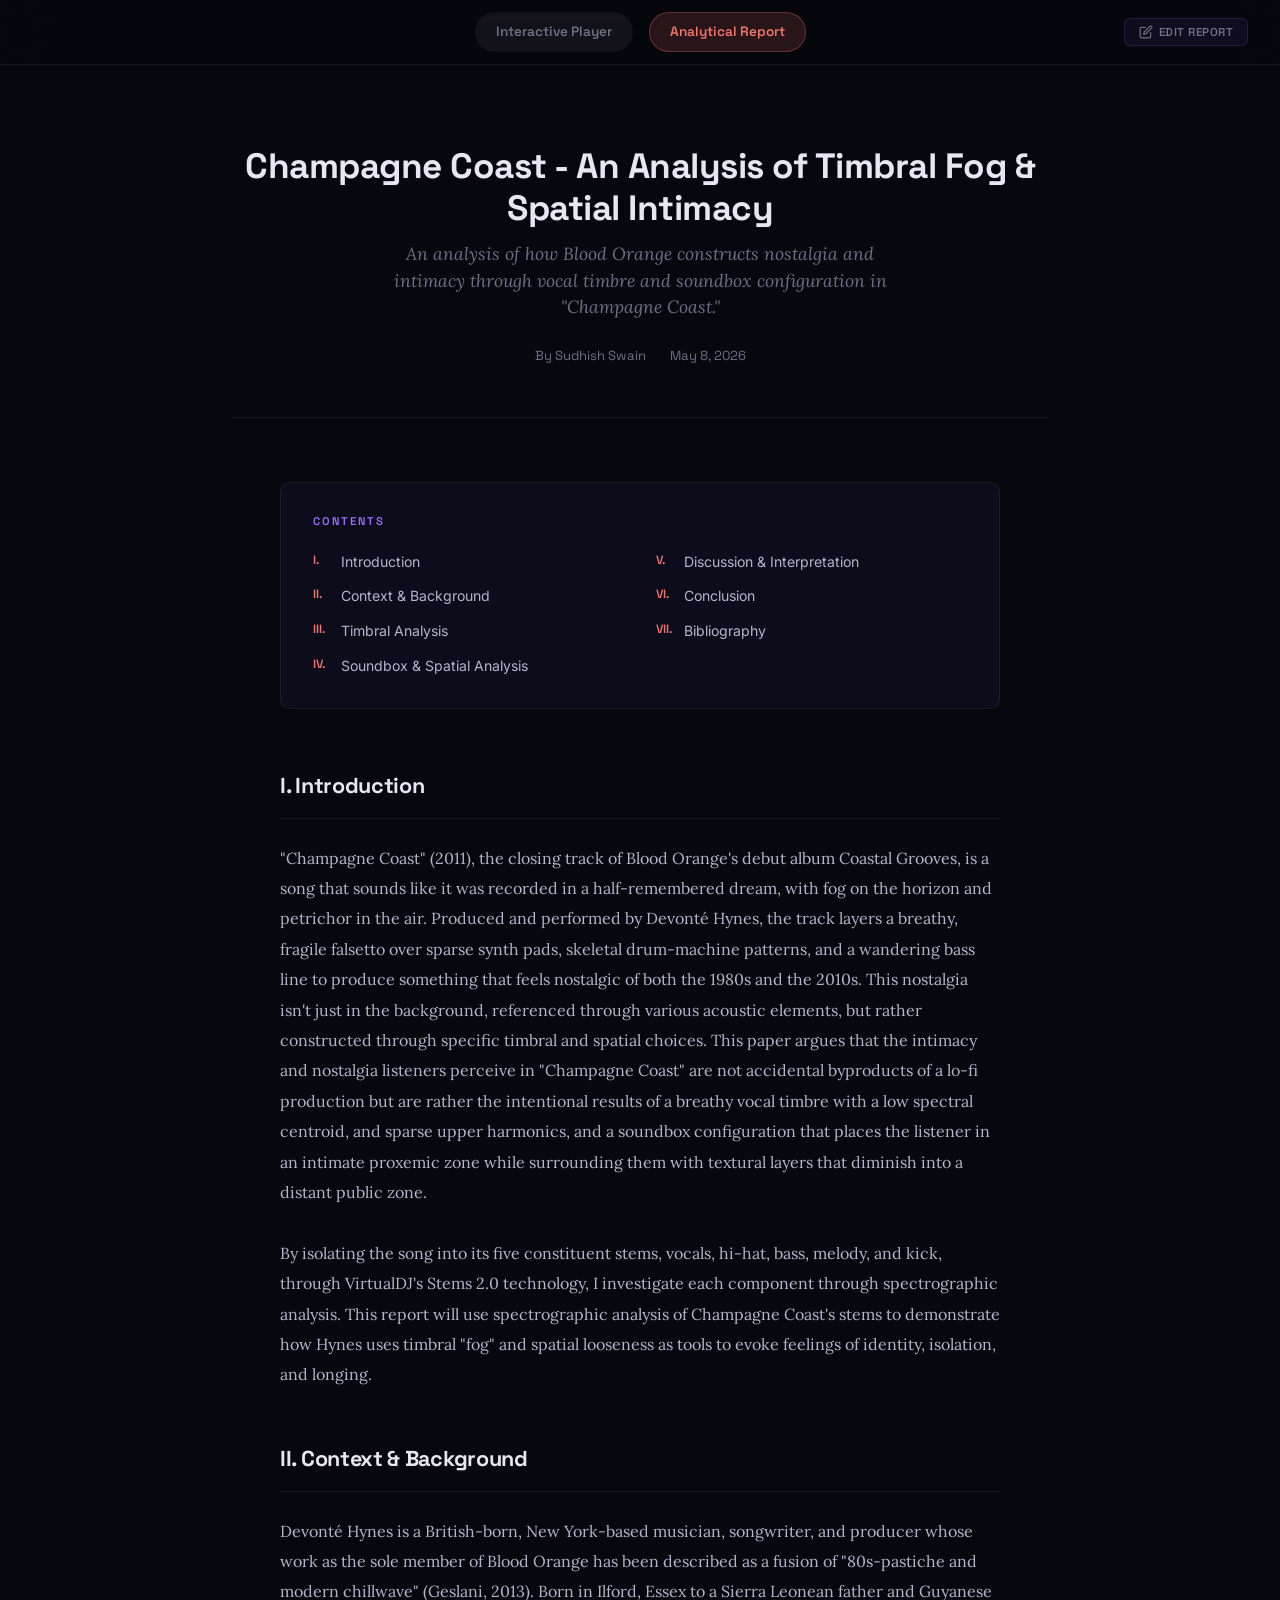
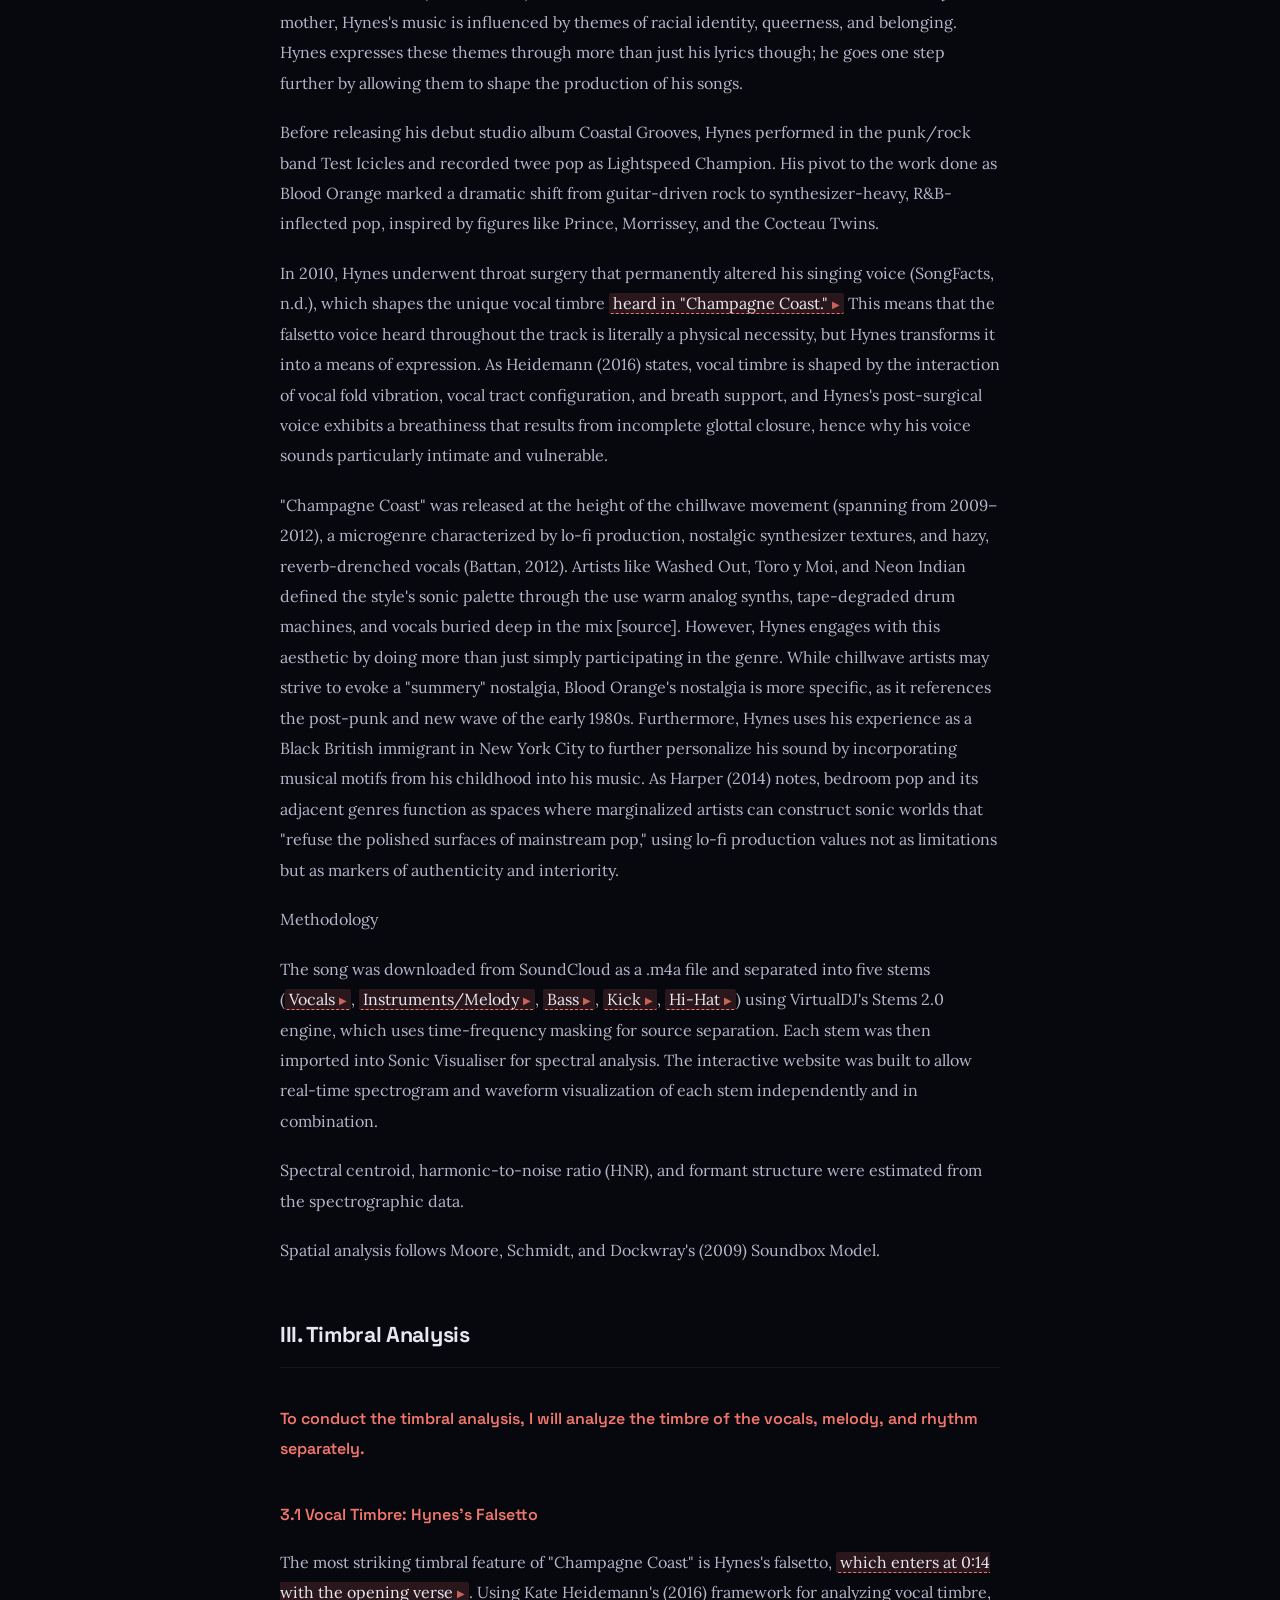
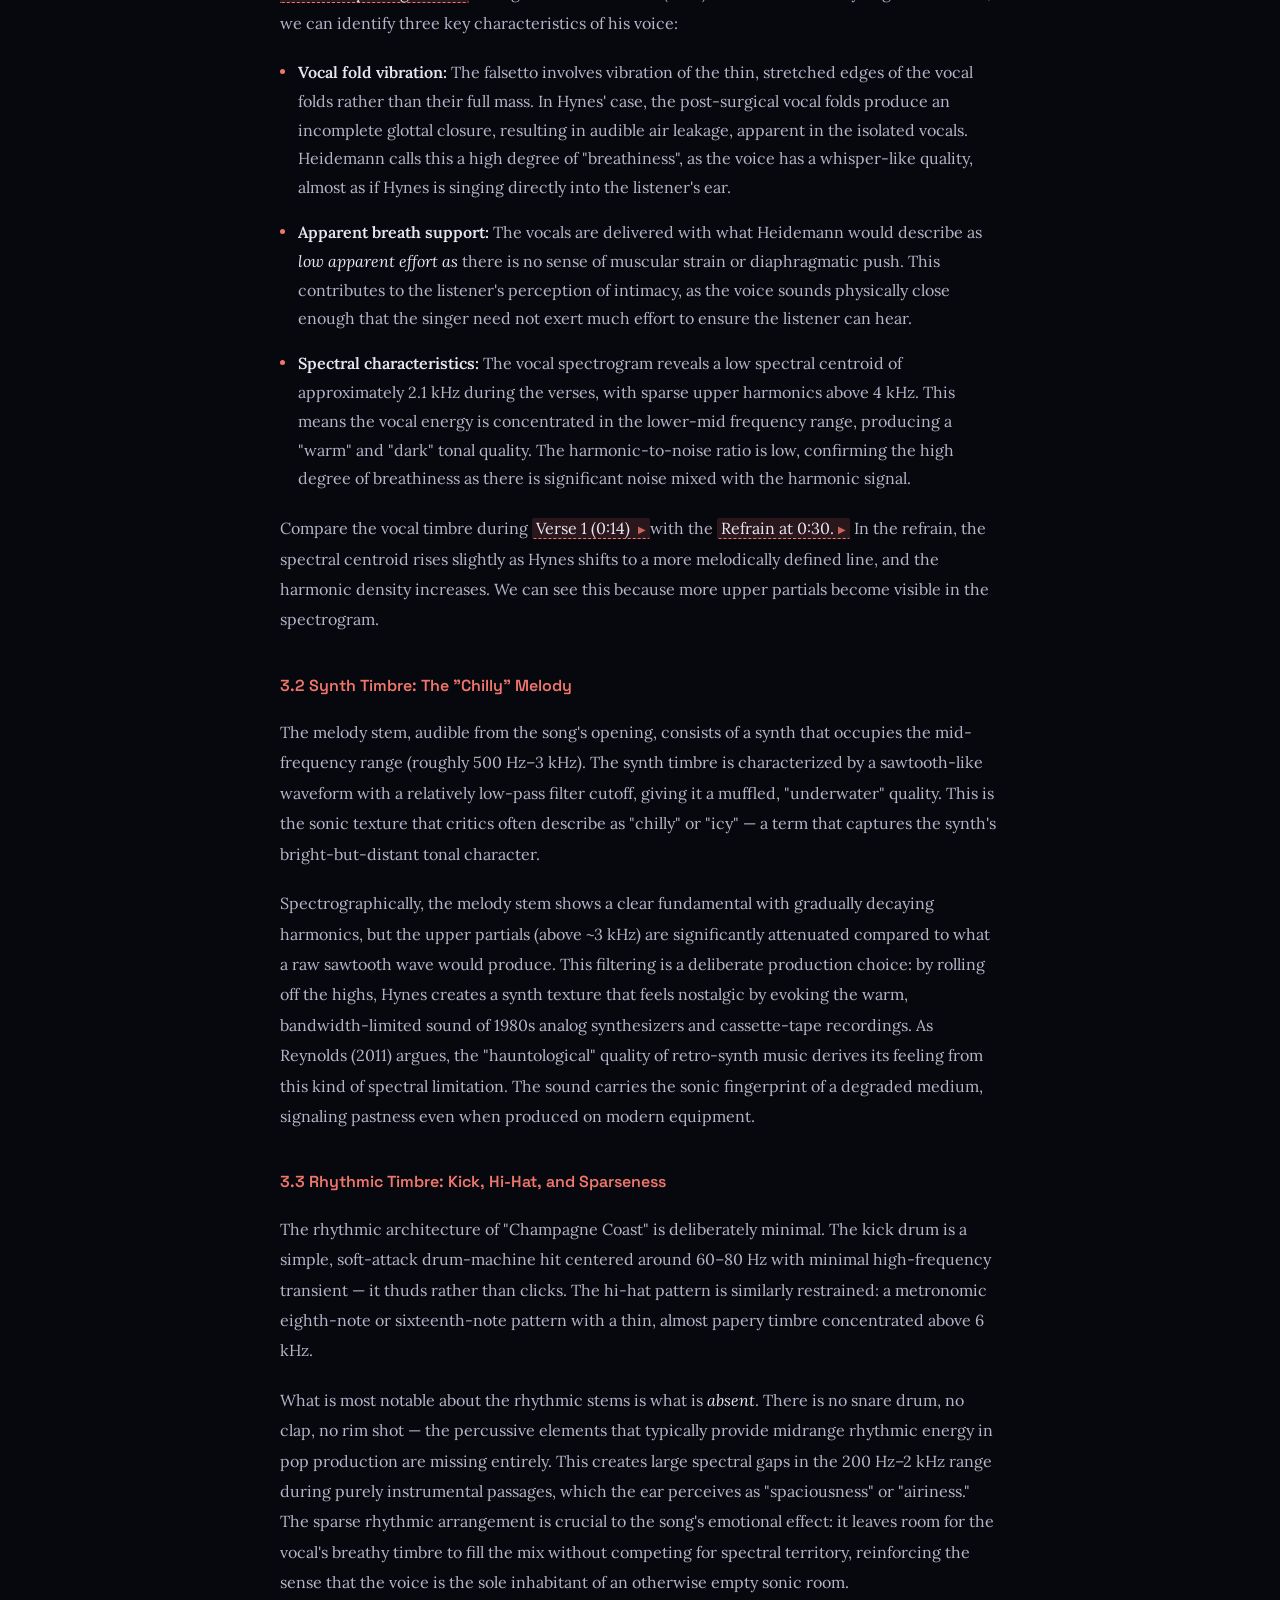
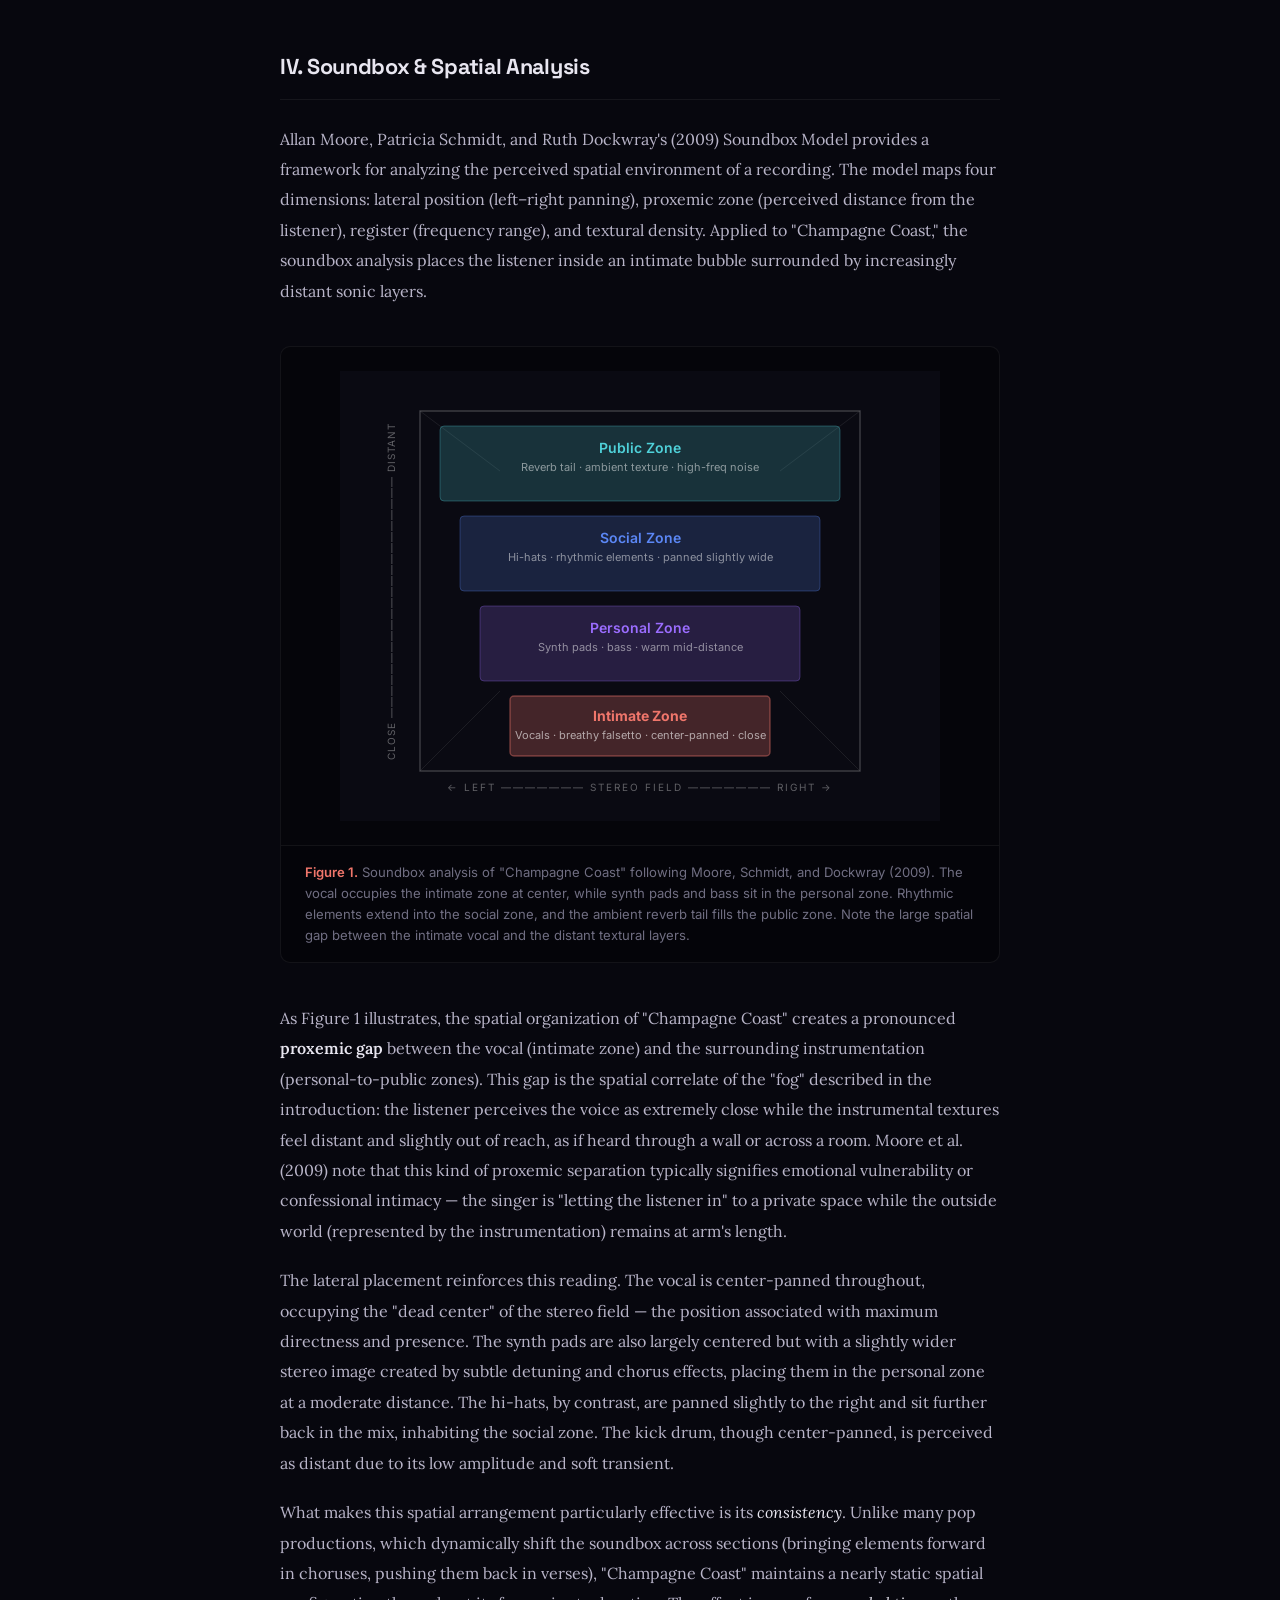
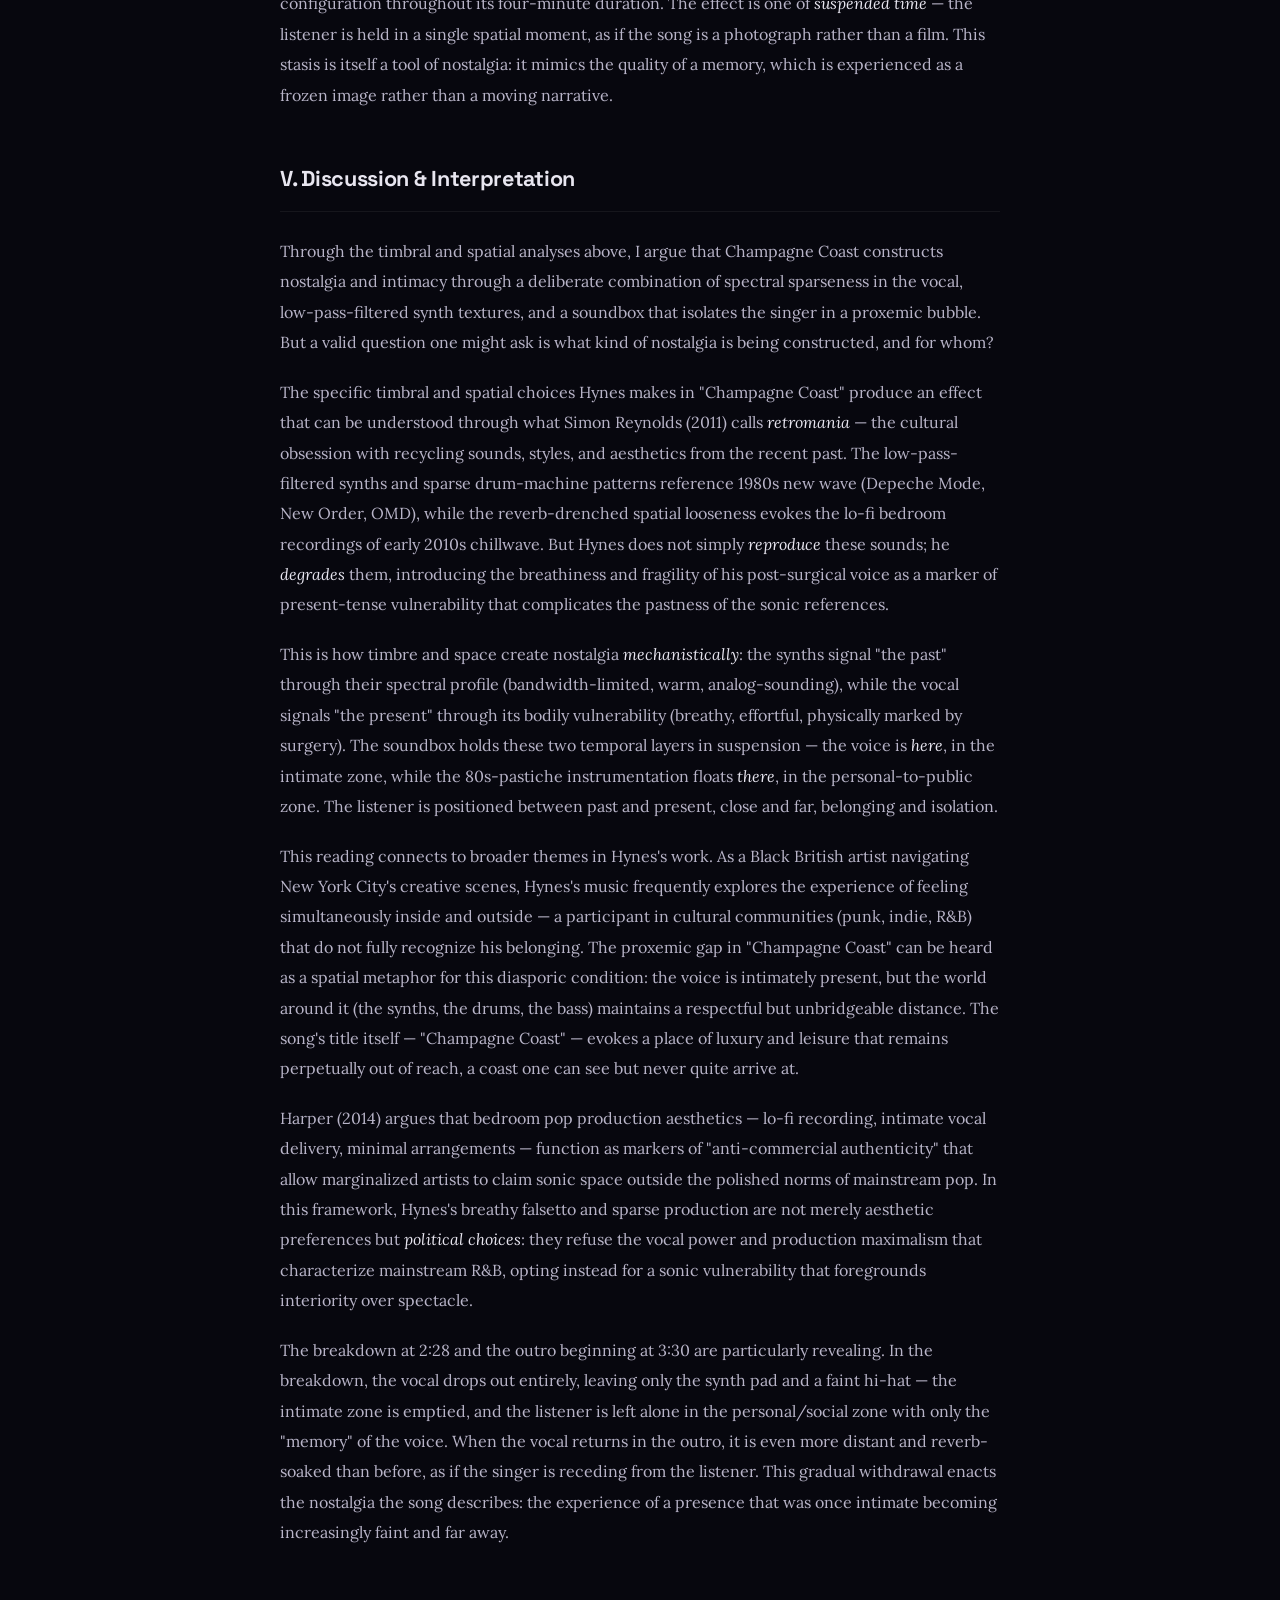
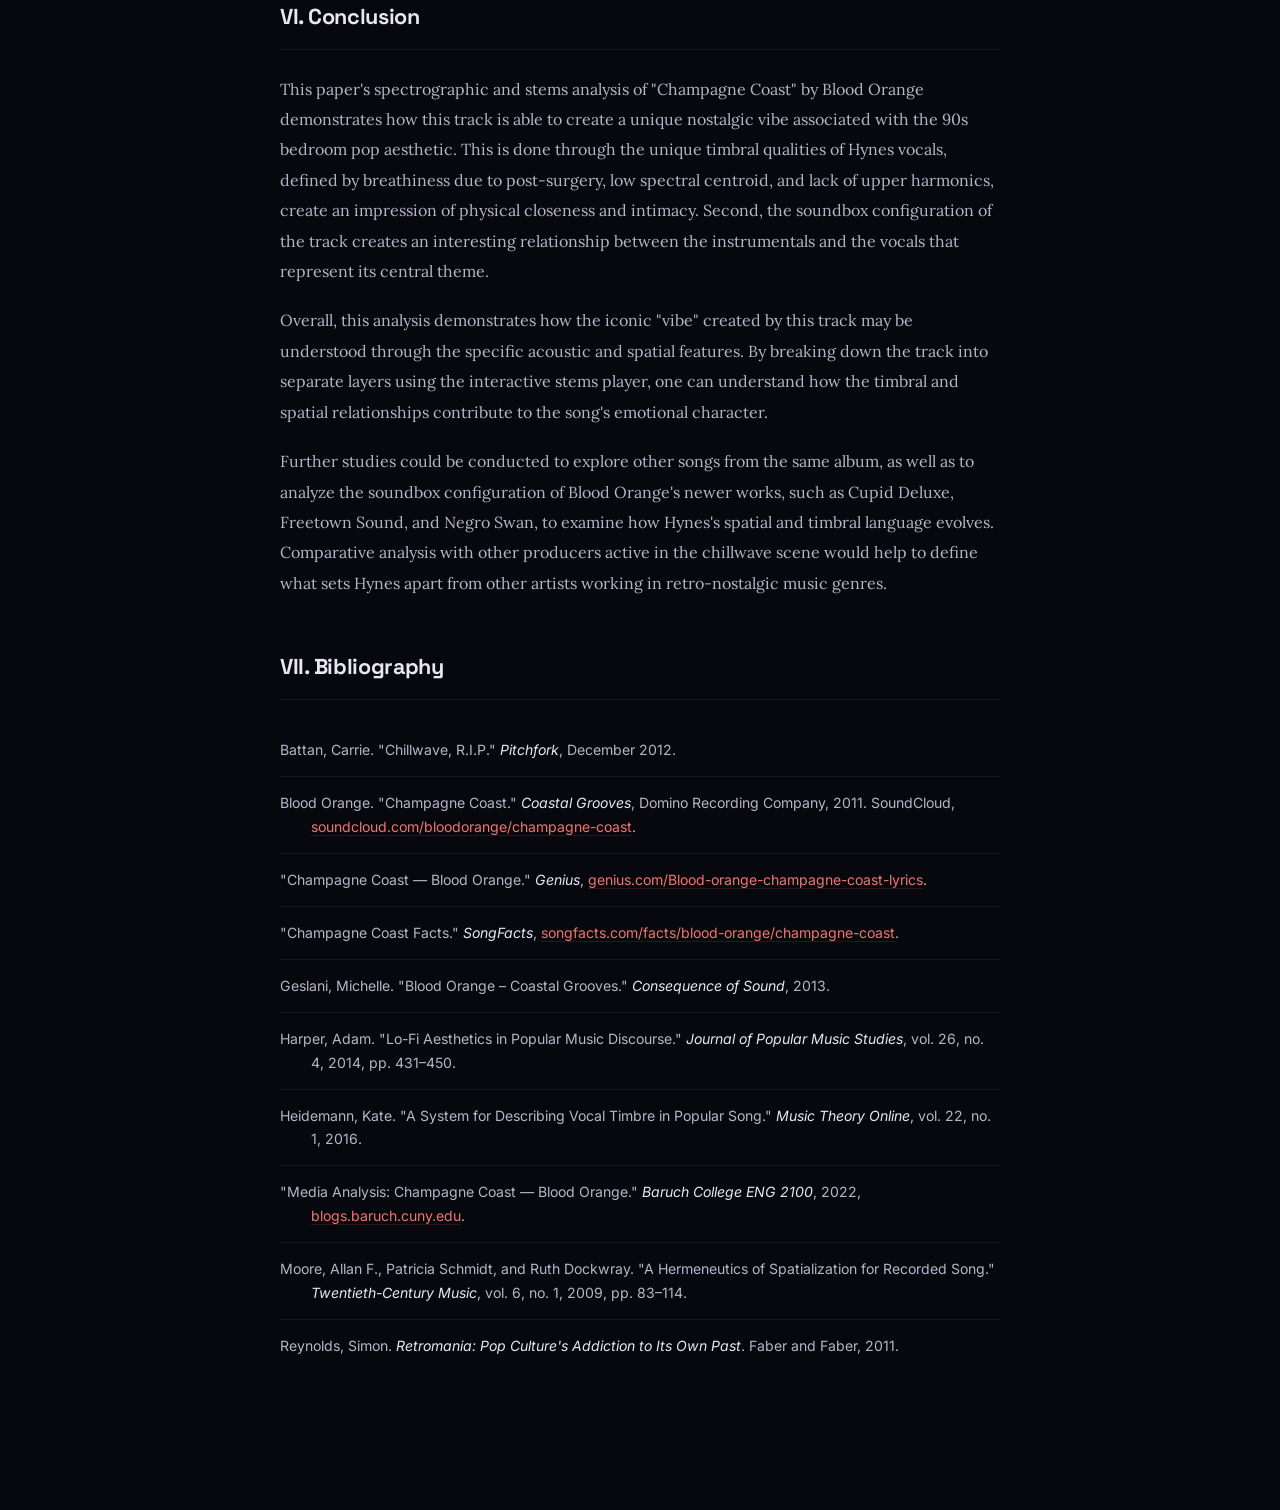
==== commit 6a928882: "docs: update report content via live site editor" ====
--- a/report.html
+++ b/report.html
@@ -920,8 +920,313 @@
 .rdp-day_range_middle {
   border-radius: 0;
 }
-</style><style></style><style></style></head>
-<body class="" data-new-gr-c-s-check-loaded="14.1289.0" data-gr-ext-installed="" data-new-gr-c-s-loaded="14.1289.0">
+</style><style></style><style></style><style>.rdp {
+  --rdp-cell-size: 40px;
+  --rdp-accent-color: #0000ff;
+  --rdp-background-color: #e7edff;
+  --rdp-accent-color-dark: #3003e1;
+  --rdp-background-color-dark: #180270;
+  --rdp-outline: 2px solid var(--rdp-accent-color); /* Outline border for focused elements */
+  --rdp-outline-selected: 2px solid rgba(0, 0, 0, 0.75); /* Outline border for focused _and_ selected elements */
+
+  margin: 1em;
+}
+
+/* Hide elements for devices that are not screen readers */
+.rdp-vhidden {
+  box-sizing: border-box;
+  padding: 0;
+  margin: 0;
+  background: transparent;
+  border: 0;
+  -moz-appearance: none;
+  -webkit-appearance: none;
+  appearance: none;
+  position: absolute !important;
+  top: 0;
+  width: 1px !important;
+  height: 1px !important;
+  padding: 0 !important;
+  overflow: hidden !important;
+  clip: rect(1px, 1px, 1px, 1px) !important;
+  border: 0 !important;
+}
+
+/* Buttons */
+.rdp-button_reset {
+  appearance: none;
+  position: relative;
+  margin: 0;
+  padding: 0;
+  cursor: default;
+  color: inherit;
+  outline: none;
+  background: none;
+  font: inherit;
+
+  -moz-appearance: none;
+  -webkit-appearance: none;
+}
+
+.rdp-button {
+  border: 2px solid transparent;
+}
+
+.rdp-button[disabled] {
+  opacity: 0.25;
+}
+
+.rdp-button:not([disabled]) {
+  cursor: pointer;
+}
+
+.rdp-button:focus:not([disabled]),
+.rdp-button:active:not([disabled]) {
+  color: inherit;
+  border: var(--rdp-outline);
+  background-color: var(--rdp-background-color);
+}
+
+.rdp-button:hover:not([disabled]) {
+  background-color: var(--rdp-background-color);
+}
+
+.rdp-months {
+  display: flex;
+}
+
+.rdp-month {
+  margin: 0 1em;
+}
+
+.rdp-month:first-child {
+  margin-left: 0;
+}
+
+.rdp-month:last-child {
+  margin-right: 0;
+}
+
+.rdp-table {
+  margin: 0;
+  max-width: calc(var(--rdp-cell-size) * 7);
+  border-collapse: collapse;
+}
+
+.rdp-with_weeknumber .rdp-table {
+  max-width: calc(var(--rdp-cell-size) * 8);
+  border-collapse: collapse;
+}
+
+.rdp-caption {
+  display: flex;
+  align-items: center;
+  justify-content: space-between;
+  padding: 0;
+  text-align: left;
+}
+
+.rdp-multiple_months .rdp-caption {
+  position: relative;
+  display: block;
+  text-align: center;
+}
+
+.rdp-caption_dropdowns {
+  position: relative;
+  display: inline-flex;
+}
+
+.rdp-caption_label {
+  position: relative;
+  z-index: 1;
+  display: inline-flex;
+  align-items: center;
+  margin: 0;
+  padding: 0 0.25em;
+  white-space: nowrap;
+  color: currentColor;
+  border: 0;
+  border: 2px solid transparent;
+  font-family: inherit;
+  font-size: 140%;
+  font-weight: bold;
+}
+
+.rdp-nav {
+  white-space: nowrap;
+}
+
+.rdp-multiple_months .rdp-caption_start .rdp-nav {
+  position: absolute;
+  top: 50%;
+  left: 0;
+  transform: translateY(-50%);
+}
+
+.rdp-multiple_months .rdp-caption_end .rdp-nav {
+  position: absolute;
+  top: 50%;
+  right: 0;
+  transform: translateY(-50%);
+}
+
+.rdp-nav_button {
+  display: inline-flex;
+  align-items: center;
+  justify-content: center;
+  width: var(--rdp-cell-size);
+  height: var(--rdp-cell-size);
+  padding: 0.25em;
+  border-radius: 100%;
+}
+
+/* ---------- */
+/* Dropdowns  */
+/* ---------- */
+
+.rdp-dropdown_year,
+.rdp-dropdown_month {
+  position: relative;
+  display: inline-flex;
+  align-items: center;
+}
+
+.rdp-dropdown {
+  appearance: none;
+  position: absolute;
+  z-index: 2;
+  top: 0;
+  bottom: 0;
+  left: 0;
+  width: 100%;
+  margin: 0;
+  padding: 0;
+  cursor: inherit;
+  opacity: 0;
+  border: none;
+  background-color: transparent;
+  font-family: inherit;
+  font-size: inherit;
+  line-height: inherit;
+}
+
+.rdp-dropdown[disabled] {
+  opacity: unset;
+  color: unset;
+}
+
+.rdp-dropdown:focus:not([disabled]) + .rdp-caption_label,
+.rdp-dropdown:active:not([disabled]) + .rdp-caption_label {
+  border: var(--rdp-outline);
+  border-radius: 6px;
+  background-color: var(--rdp-background-color);
+}
+
+.rdp-dropdown_icon {
+  margin: 0 0 0 5px;
+}
+
+.rdp-head {
+  border: 0;
+}
+
+.rdp-head_row,
+.rdp-row {
+  height: 100%;
+}
+
+.rdp-head_cell {
+  vertical-align: middle;
+  text-transform: uppercase;
+  font-size: 0.75em;
+  font-weight: 700;
+  text-align: center;
+  height: 100%;
+  height: var(--rdp-cell-size);
+  padding: 0;
+}
+
+.rdp-tbody {
+  border: 0;
+}
+
+.rdp-tfoot {
+  margin: 0.5em;
+}
+
+.rdp-cell {
+  width: var(--rdp-cell-size);
+  height: 100%;
+  height: var(--rdp-cell-size);
+  padding: 0;
+  text-align: center;
+}
+
+.rdp-weeknumber {
+  font-size: 0.75em;
+}
+
+.rdp-weeknumber,
+.rdp-day {
+  display: flex;
+  overflow: hidden;
+  align-items: center;
+  justify-content: center;
+  box-sizing: border-box;
+  width: var(--rdp-cell-size);
+  max-width: var(--rdp-cell-size);
+  height: var(--rdp-cell-size);
+  margin: 0;
+  border: 2px solid transparent;
+  border-radius: 100%;
+}
+
+.rdp-day_today:not(.rdp-day_outside) {
+  font-weight: bold;
+}
+
+.rdp-day_selected:not([disabled]),
+.rdp-day_selected:focus:not([disabled]),
+.rdp-day_selected:active:not([disabled]),
+.rdp-day_selected:hover:not([disabled]) {
+  color: white;
+  background-color: var(--rdp-accent-color);
+}
+
+.rdp-day_selected:focus:not([disabled]) {
+  border: var(--rdp-outline-selected);
+}
+
+.rdp:not([dir='rtl']) .rdp-day_range_start:not(.rdp-day_range_end) {
+  border-top-right-radius: 0;
+  border-bottom-right-radius: 0;
+}
+
+.rdp:not([dir='rtl']) .rdp-day_range_end:not(.rdp-day_range_start) {
+  border-top-left-radius: 0;
+  border-bottom-left-radius: 0;
+}
+
+.rdp[dir='rtl'] .rdp-day_range_start:not(.rdp-day_range_end) {
+  border-top-left-radius: 0;
+  border-bottom-left-radius: 0;
+}
+
+.rdp[dir='rtl'] .rdp-day_range_end:not(.rdp-day_range_start) {
+  border-top-right-radius: 0;
+  border-bottom-right-radius: 0;
+}
+
+.rdp-day_range_end.rdp-day_range_start {
+  border-radius: 100%;
+}
+
+.rdp-day_range_middle {
+  border-radius: 0;
+}
+</style><style></style></head>
+<body class="" data-new-gr-c-s-check-loaded="14.1290.0" data-gr-ext-installed="" data-new-gr-c-s-loaded="14.1290.0">
 
   <!-- Topbar -->
   <header class="report-topbar" style="display: grid; grid-template-columns: 1fr auto 1fr;">
@@ -1101,10 +1406,7 @@
     <section class="report-section" id="section-conclusion">
       <h2 class="report-section__heading" contenteditable="false">VI. Conclusion</h2>
       <div class="report-section__body" contenteditable="false" spellcheck="false">
-        <p>
-          In this paper, I have used spectrographic and stems analysis to show how "Champagne Coast" by Blood Orange produces its distinctive sense of 90s bedroom nostalgia, dreamy intimacy, and wistful isolation through unique vocal timbre and a distinct soundbox configuration. First, Hynes's vocal timbre, shaped by post-surgical breathiness, low spectral centroid, and sparse upper harmonics, creates a perception of physical closeness and emotional vulnerability. Second, the soundbox configuration establishes a proxemic gap between the intimate vocal and the distant instrumentation that defines the song's thematic content.
-        </p>
-        <p>These findings show how the iconic "vibe" this song invokes can be explained by concrete acoustic and spatial properties. By isolating individual layers through the interactive stems player, we can directly experience the timbral and spatial relationships that produce the song's emotional character within each component of the song.</p><p><span style="font-size: 1rem;">Future research might extend this analysis to other tracks on </span><em style="font-size: 1rem;">Coastal Grooves</em><span style="font-size: 1rem;"> or compare the soundbox configurations of Blood Orange's later albums (</span><em style="font-size: 1rem;">Cupid Deluxe</em><span style="font-size: 1rem;">, </span><em style="font-size: 1rem;">Freetown Sound</em><span style="font-size: 1rem;">, </span><em style="font-size: 1rem;">Negro Swan</em><span style="font-size: 1rem;">) to see how Hynes's spatial and timbral language evolves across his discography. Additionally, a comparative analysis with contemporaries of the chillwave genre could illuminate what is distinctive about Hynes's approach to retro-nostalgic production.</span></p>
+        <p>This paper's spectrographic and stems analysis of "Champagne Coast" by Blood Orange demonstrates how this track is able to create a unique nostalgic vibe associated with the 90s bedroom pop aesthetic. This is done through the unique timbral qualities of Hynes vocals, defined by breathiness due to post-surgery, low spectral centroid, and lack of upper harmonics, create an impression of physical closeness and intimacy. Second, the soundbox configuration of the track creates an interesting relationship between the instrumentals and the vocals that represent its central theme.</p><p><span style="font-size: 1rem;">Overall, this analysis demonstrates how the iconic "vibe" created by this track may be understood through the specific acoustic and spatial features. By breaking down the track into separate layers using the interactive stems player, one can understand how the timbral and spatial relationships contribute to the song's emotional character.</span></p><p>Further studies could be conducted to explore other songs from the same album, as well as to analyze the soundbox configuration of Blood Orange's newer works, such as Cupid Deluxe, Freetown Sound, and Negro Swan, to examine how Hynes's spatial and timbral language evolves. Comparative analysis with other producers active in the chillwave scene would help to define what sets Hynes apart from other artists working in retro-nostalgic music genres.</p>
       </div>
     </section>
 
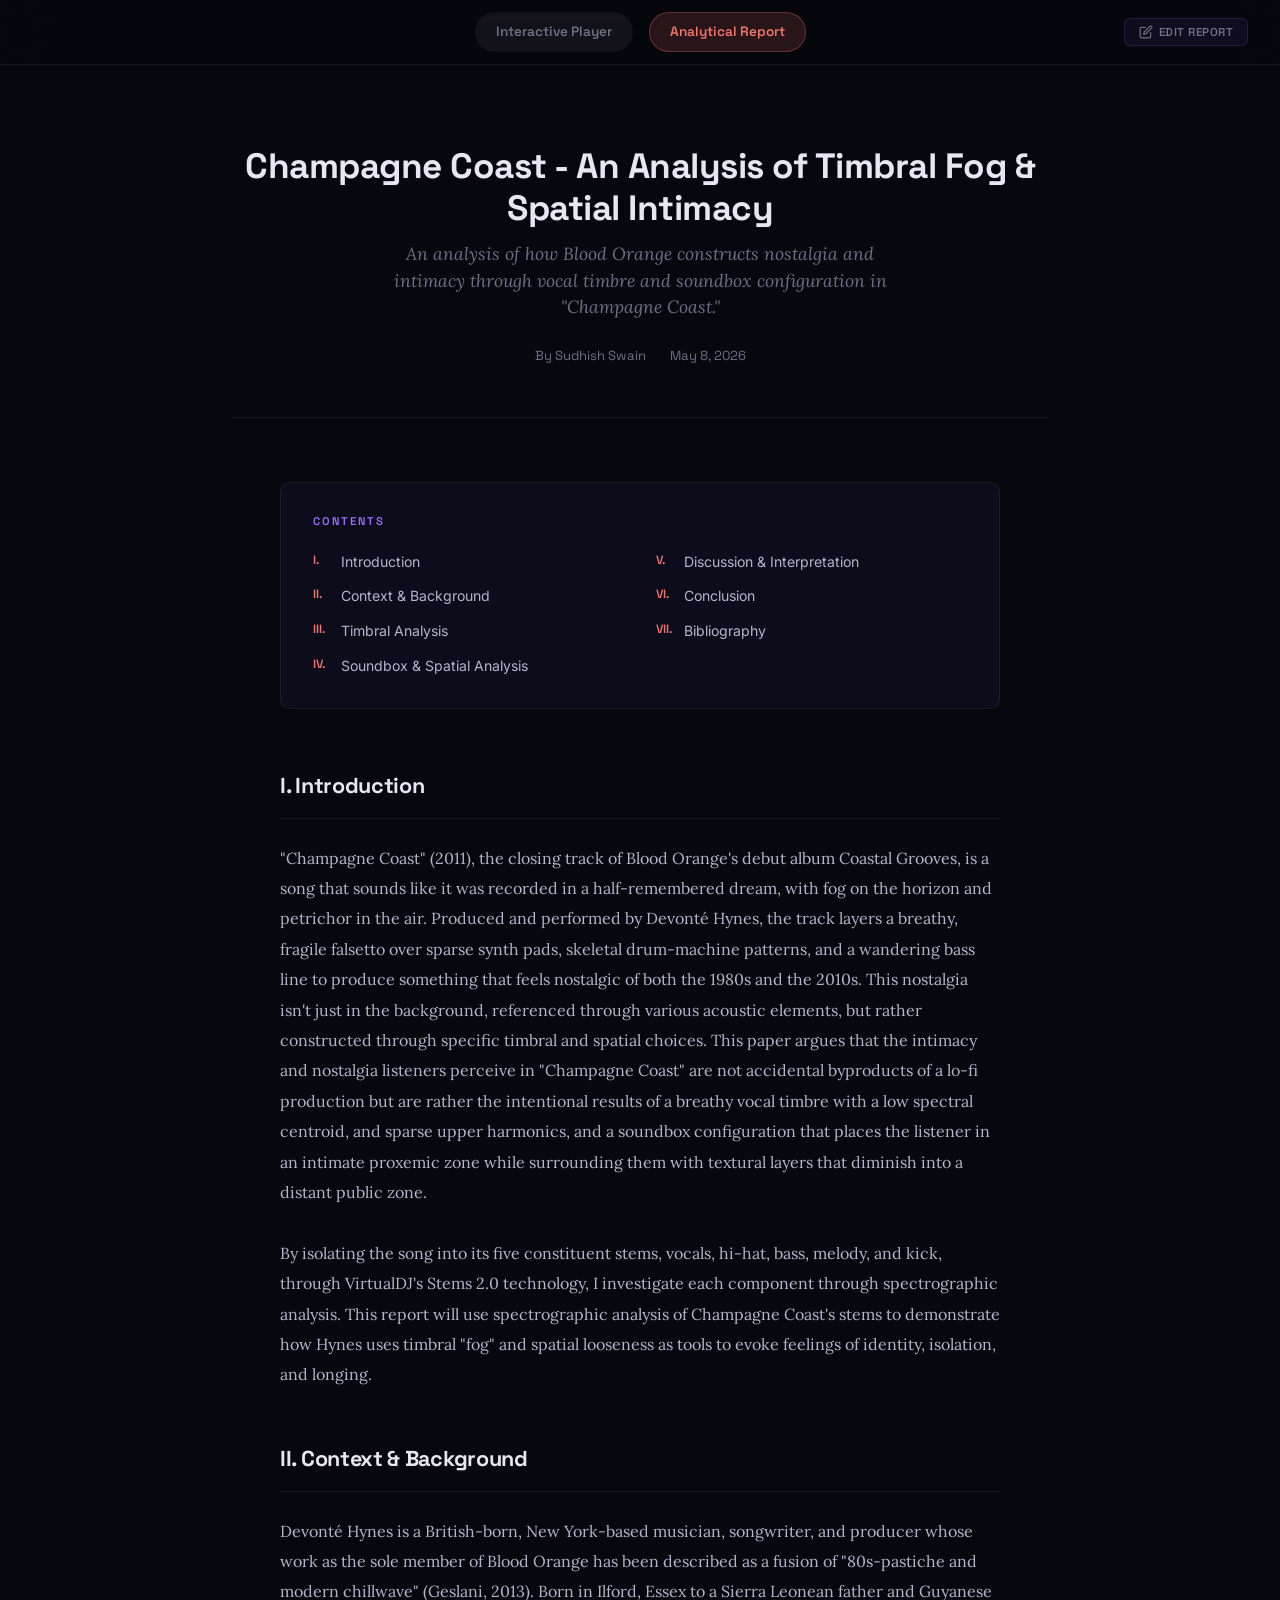
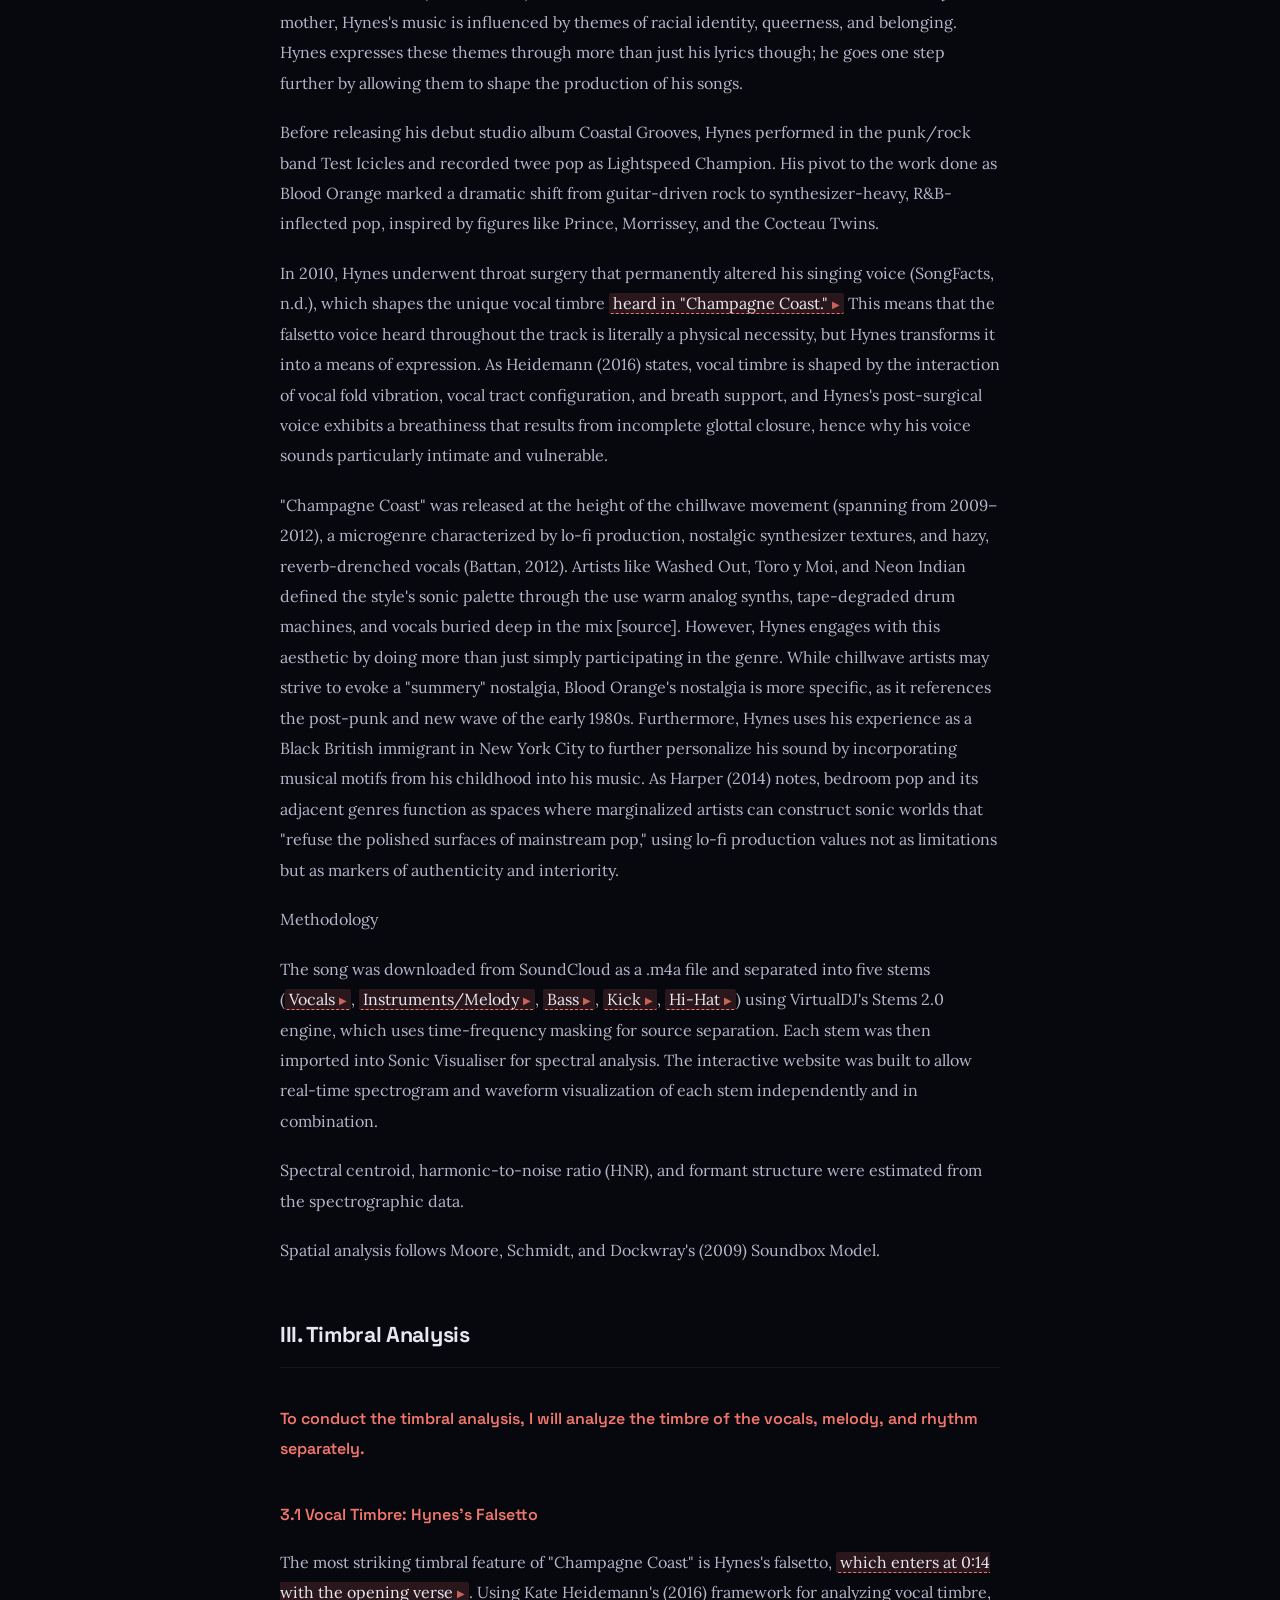
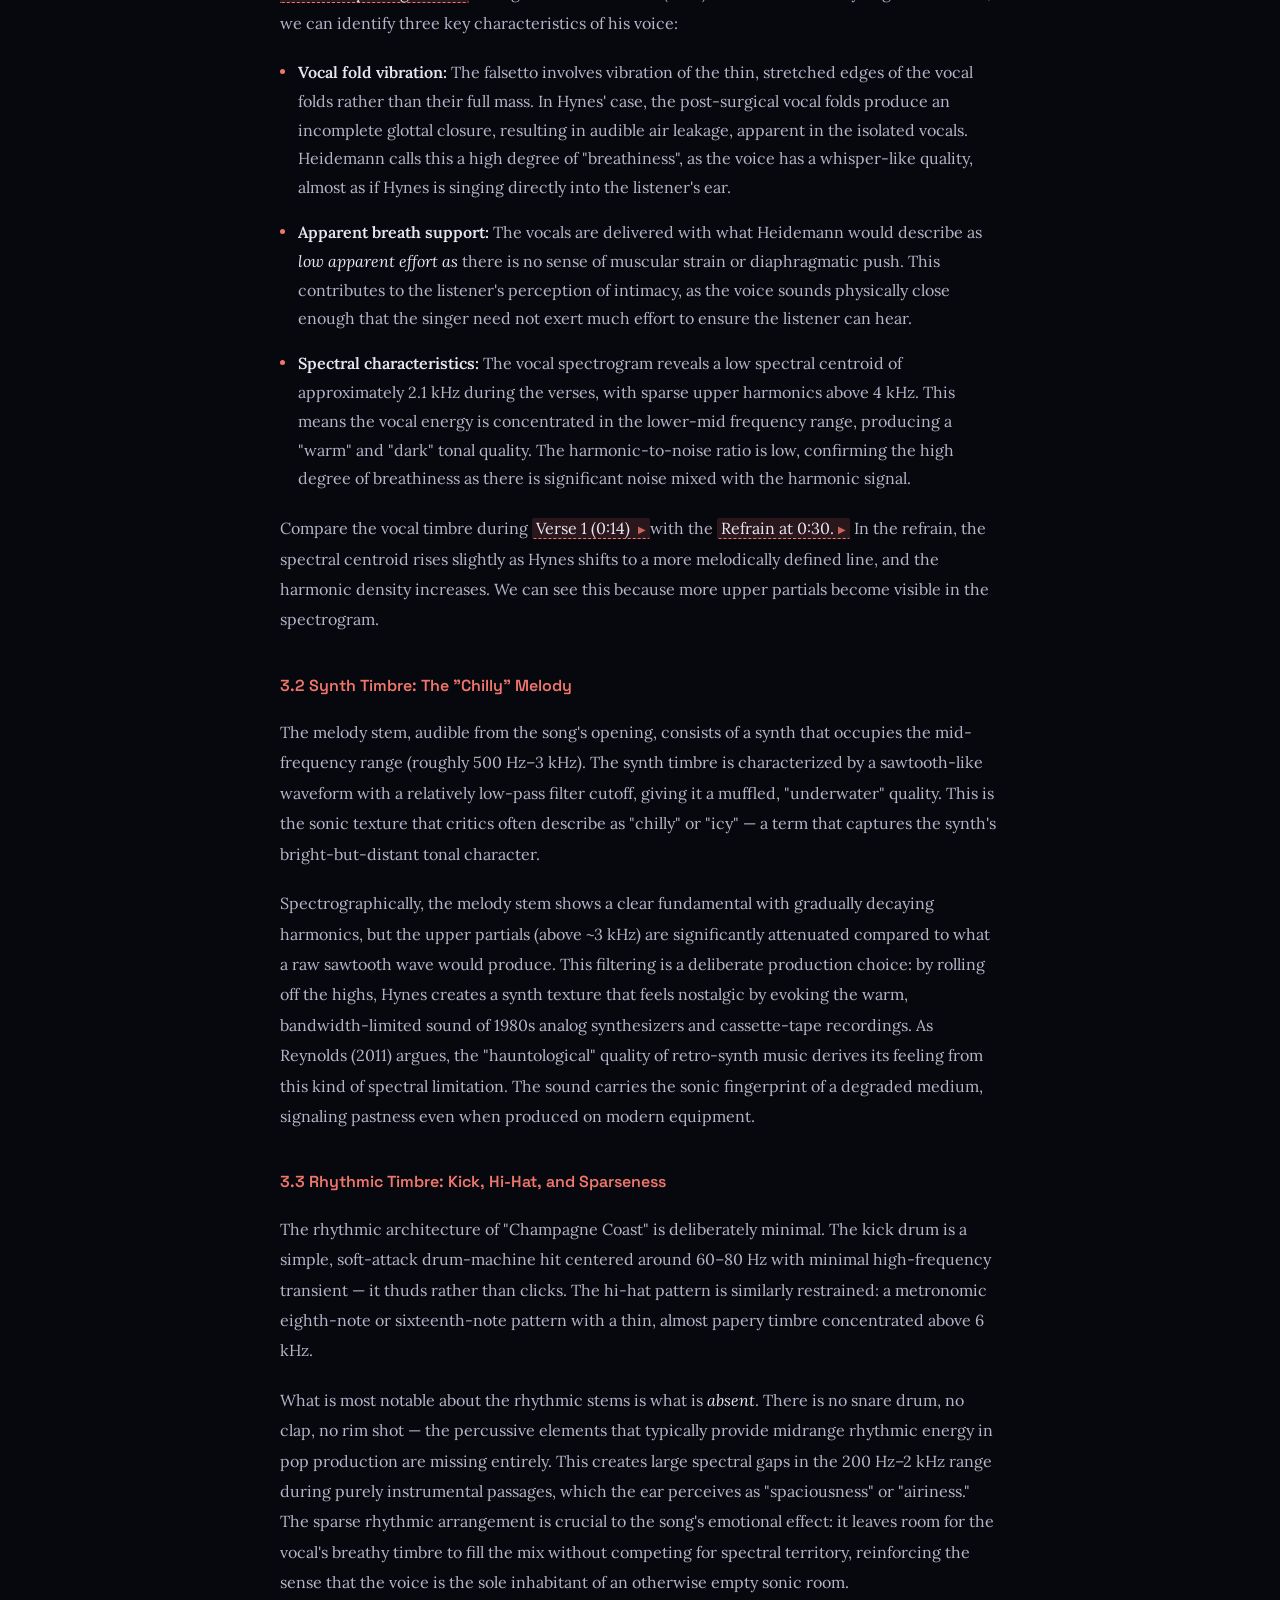
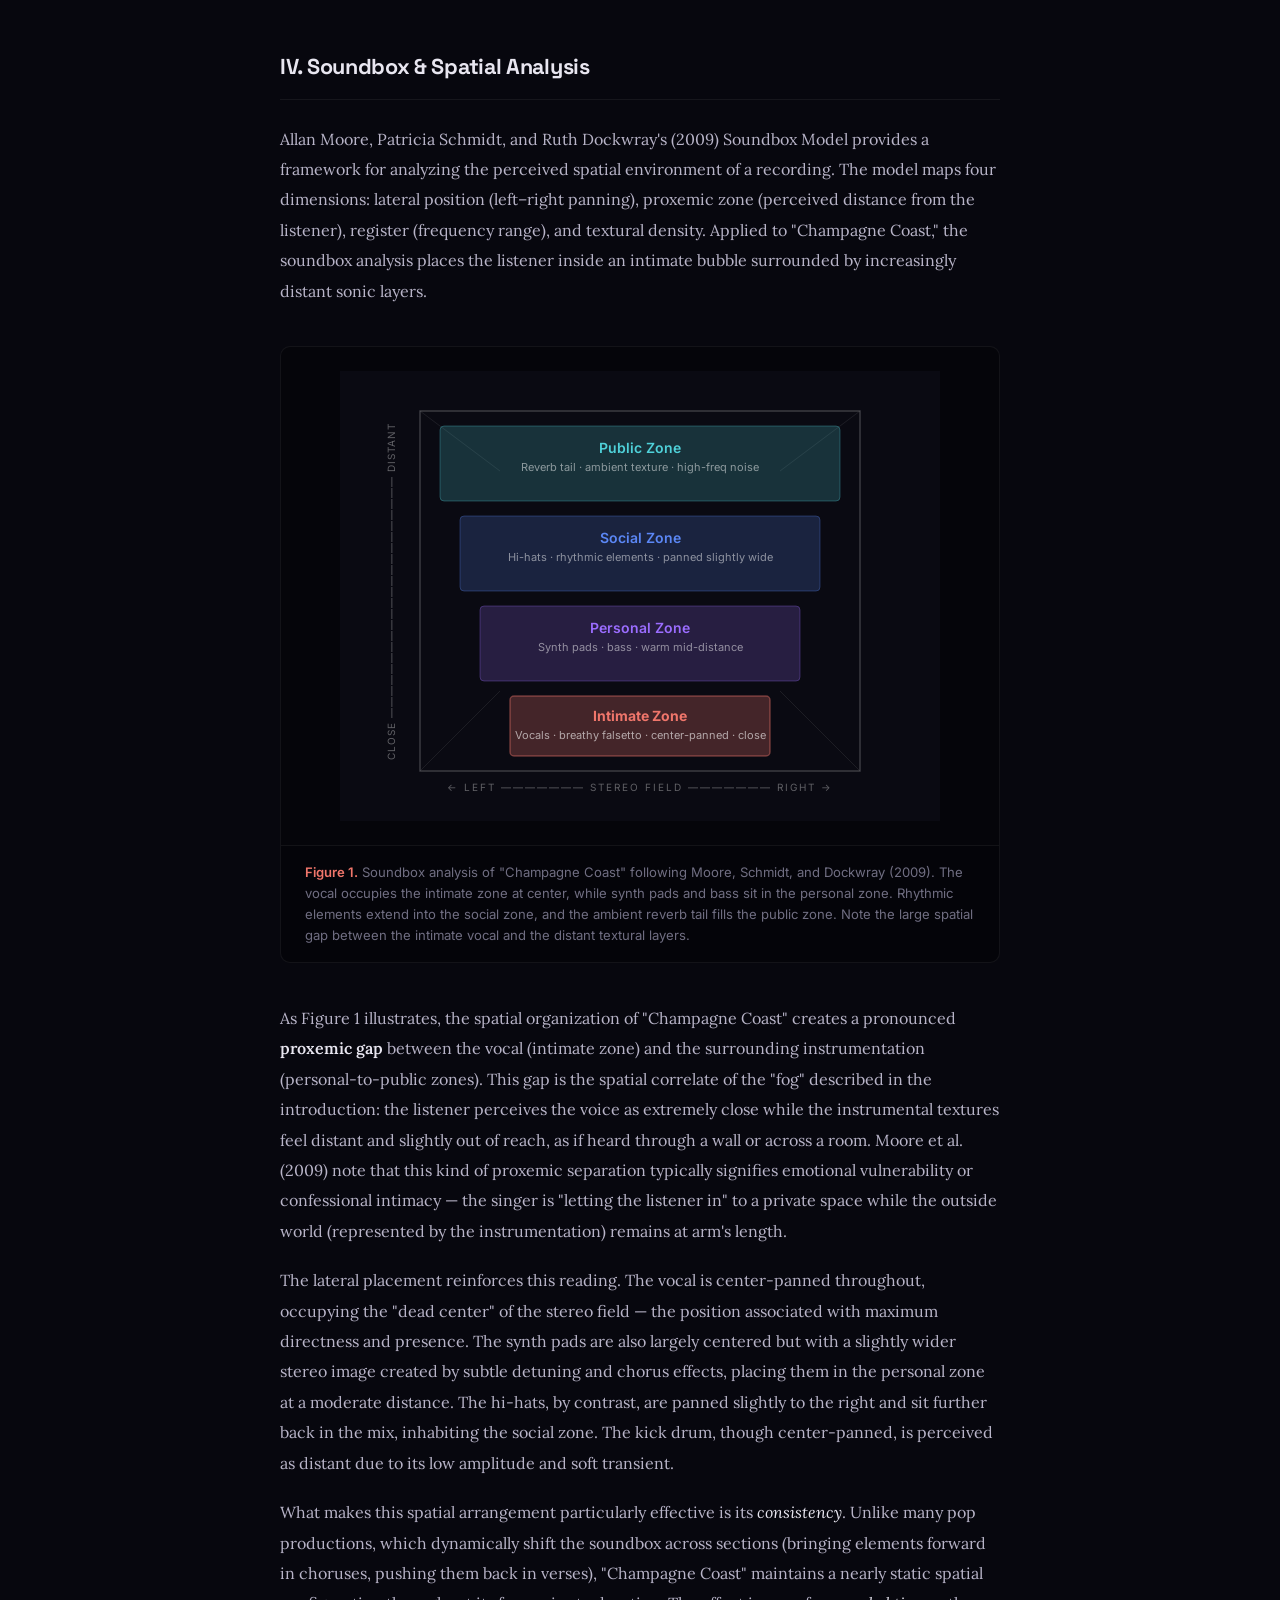
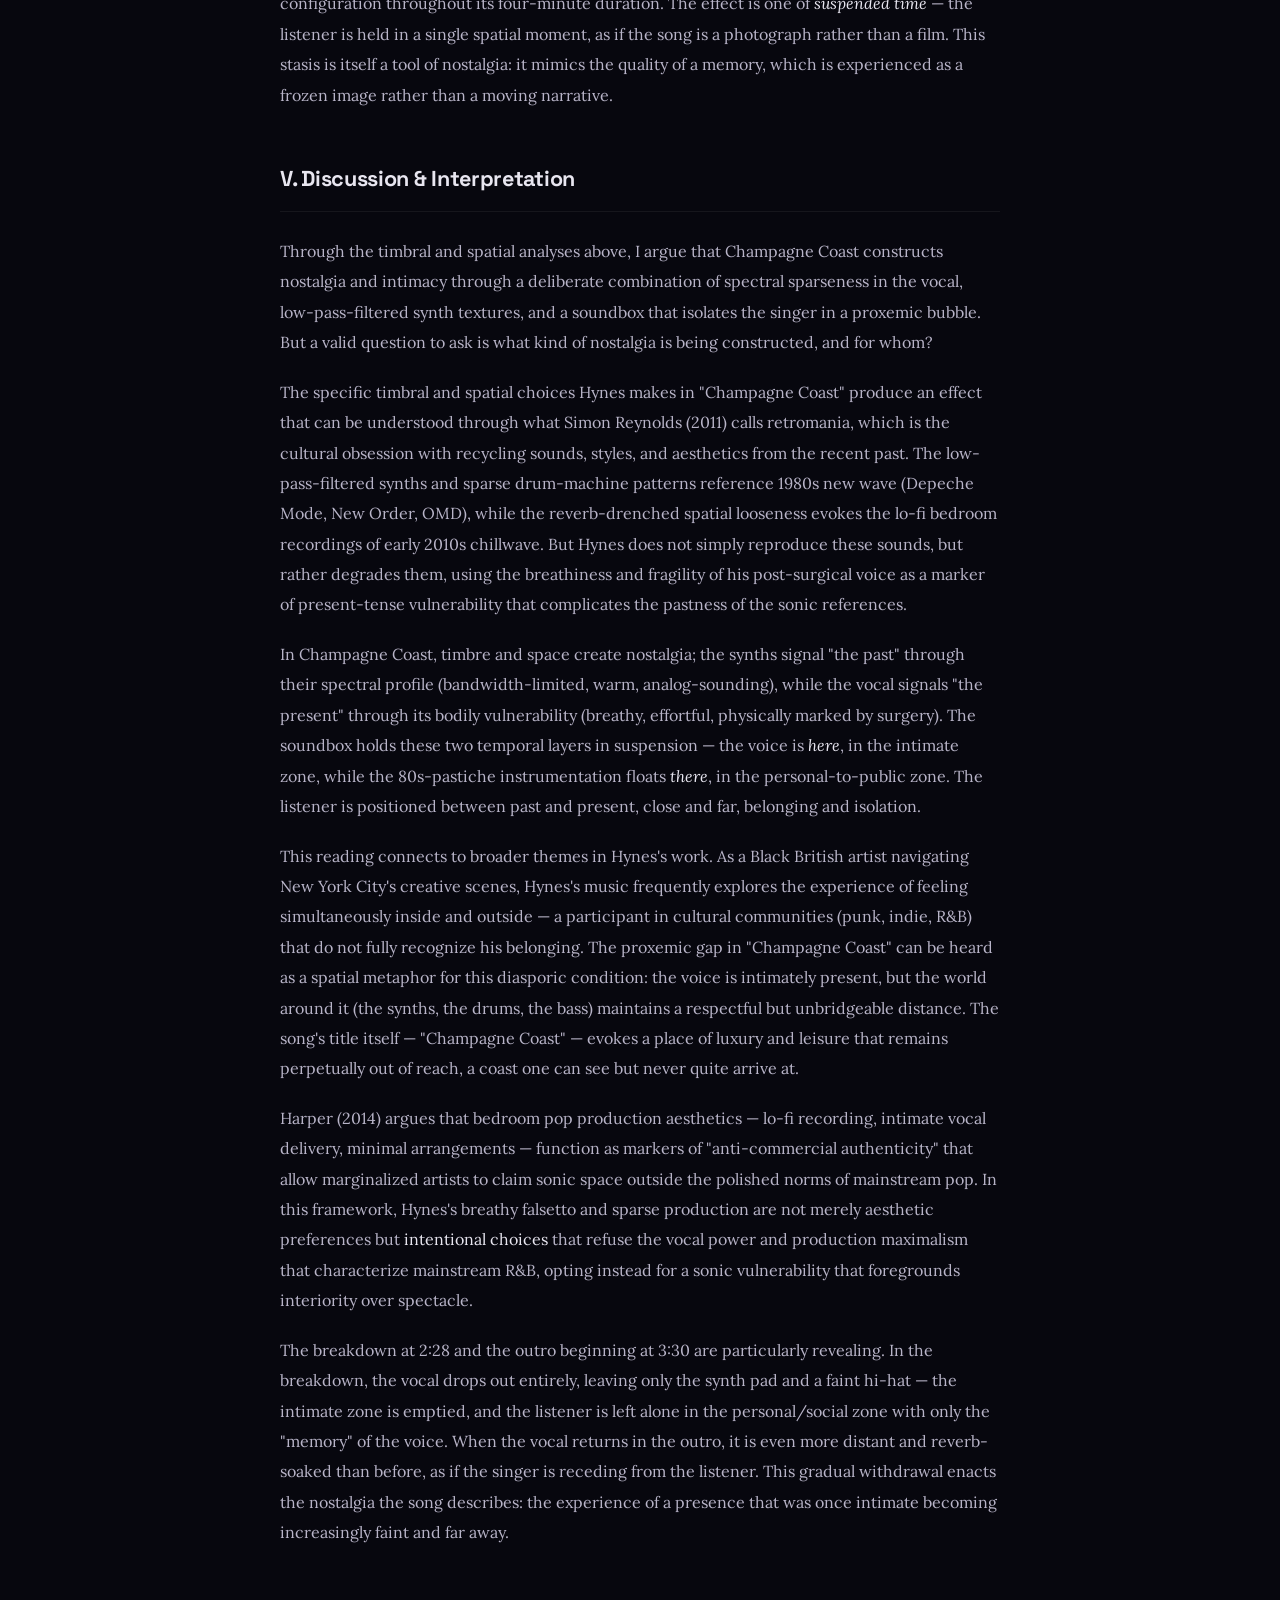
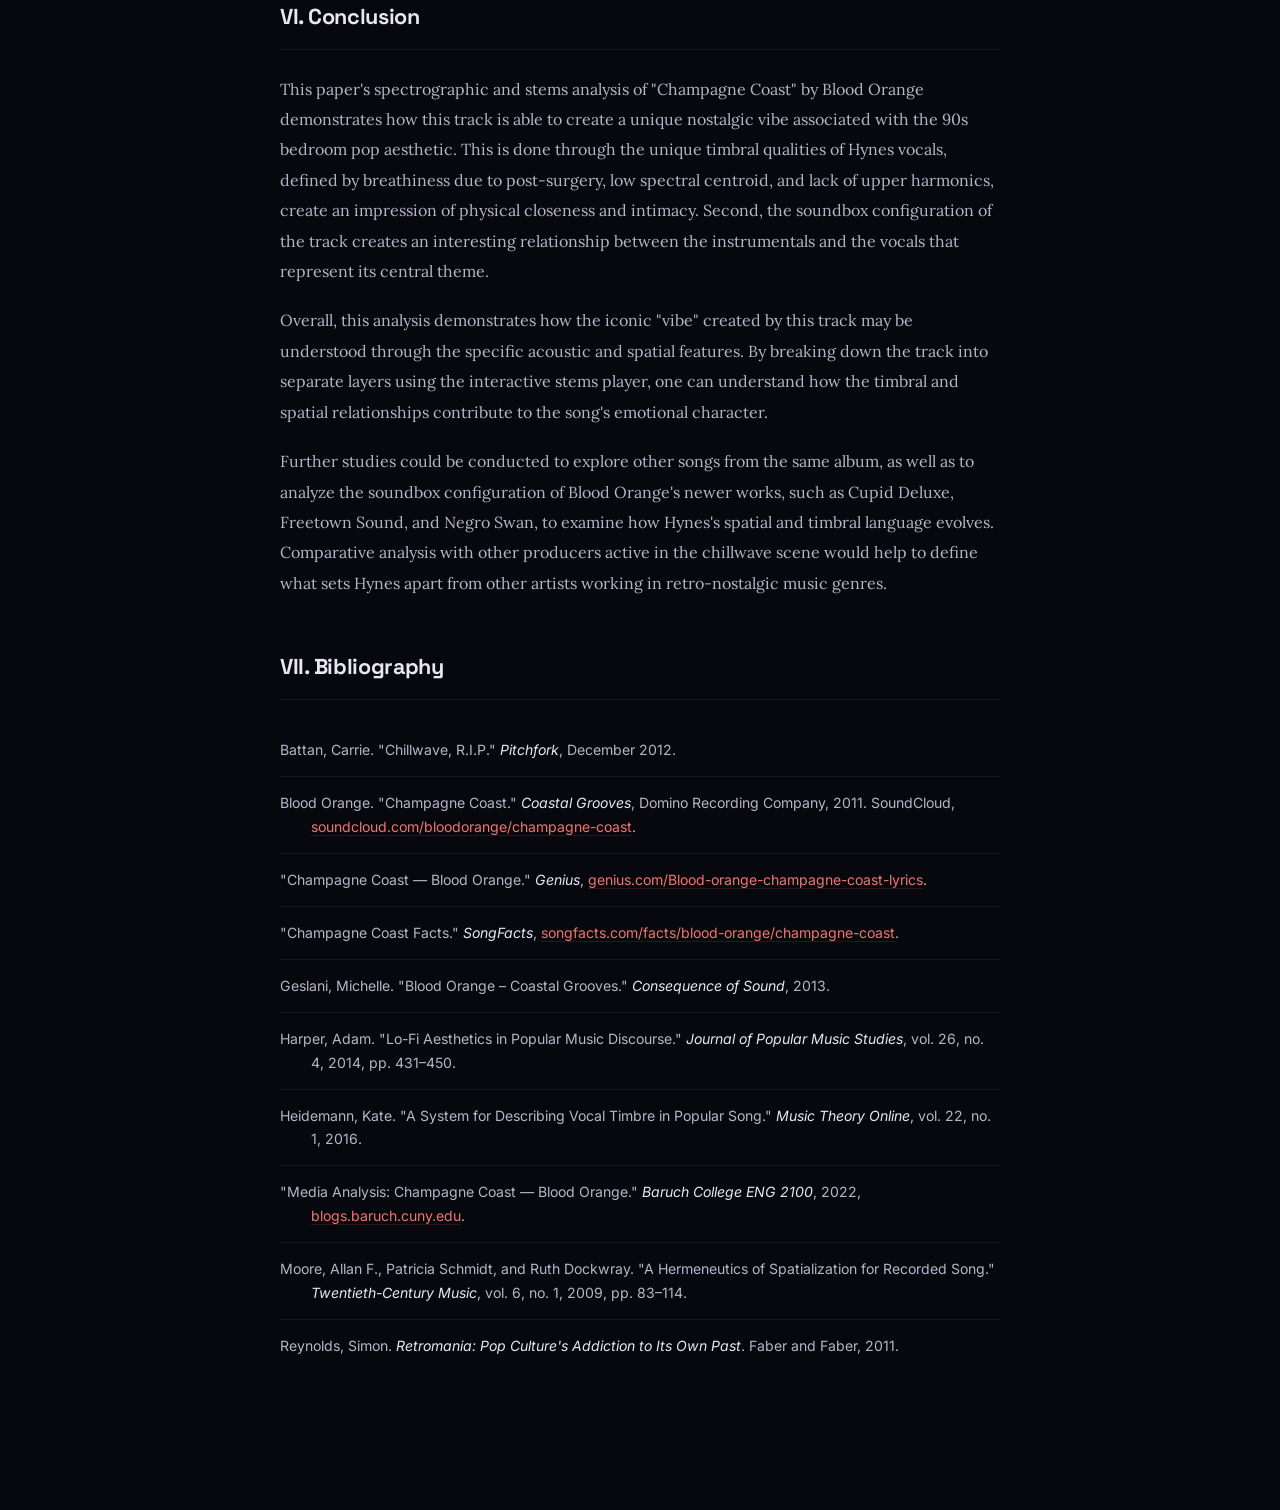
==== commit 3f4ef040: "docs: update report content via live site editor" ====
--- a/report.html
+++ b/report.html
@@ -1382,19 +1382,17 @@
     <section class="report-section" id="section-discussion">
       <h2 class="report-section__heading" contenteditable="false">V. Discussion &amp; Interpretation</h2>
       <div class="report-section__body" contenteditable="false" spellcheck="false">
-        <p>Through the timbral and spatial analyses above, I argue that Champagne Coast constructs nostalgia and intimacy through a deliberate combination of spectral sparseness in the vocal, low-pass-filtered synth textures, and a soundbox that isolates the singer in a proxemic bubble. But a valid question one might ask is what kind of nostalgia is being constructed, and for whom?
+        <p>Through the timbral and spatial analyses above, I argue that Champagne Coast constructs nostalgia and intimacy through a deliberate combination of spectral sparseness in the vocal, low-pass-filtered synth textures, and a soundbox that isolates the singer in a proxemic bubble. But a valid question to ask is what kind of nostalgia is being constructed, and for whom?
         </p>
         <p>
-          The specific timbral and spatial choices Hynes makes in "Champagne Coast" produce an effect that can be understood through what Simon Reynolds (2011) calls <em>retromania</em> — the cultural obsession with recycling sounds, styles, and aesthetics from the recent past. The low-pass-filtered synths and sparse drum-machine patterns reference 1980s new wave (Depeche Mode, New Order, OMD), while the reverb-drenched spatial looseness evokes the lo-fi bedroom recordings of early 2010s chillwave. But Hynes does not simply <em>reproduce</em> these sounds; he <em>degrades</em> them, introducing the breathiness and fragility of his post-surgical voice as a marker of present-tense vulnerability that complicates the pastness of the sonic references.
-        </p>
-        <p>
-          This is how timbre and space create nostalgia <em>mechanistically</em>: the synths signal "the past" through their spectral profile (bandwidth-limited, warm, analog-sounding), while the vocal signals "the present" through its bodily vulnerability (breathy, effortful, physically marked by surgery). The soundbox holds these two temporal layers in suspension — the voice is <em>here</em>, in the intimate zone, while the 80s-pastiche instrumentation floats <em>there</em>, in the personal-to-public zone. The listener is positioned between past and present, close and far, belonging and isolation.
+          The specific timbral and spatial choices Hynes makes in "Champagne Coast" produce an effect that can be understood through what Simon Reynolds (2011) calls retromania, which is&nbsp;the cultural obsession with recycling sounds, styles, and aesthetics from the recent past. The low-pass-filtered synths and sparse drum-machine patterns reference 1980s new wave (Depeche Mode, New Order, OMD), while the reverb-drenched spatial looseness evokes the lo-fi bedroom recordings of early 2010s chillwave. But Hynes does not simply reproduce these sounds, but rather degrades them, using the breathiness and fragility of his post-surgical voice as a marker of present-tense vulnerability that complicates the pastness of the sonic references.</p>
+        <p>In Champagne Coast, timbre and space create nostalgia;&nbsp;the synths signal "the past" through their spectral profile (bandwidth-limited, warm, analog-sounding), while the vocal signals "the present" through its bodily vulnerability (breathy, effortful, physically marked by surgery). The soundbox holds these two temporal layers in suspension — the voice is <em>here</em>, in the intimate zone, while the 80s-pastiche instrumentation floats <em>there</em>, in the personal-to-public zone. The listener is positioned between past and present, close and far, belonging and isolation.
         </p>
         <p>
           This reading connects to broader themes in Hynes's work. As a Black British artist navigating New York City's creative scenes, Hynes's music frequently explores the experience of feeling simultaneously inside and outside — a participant in cultural communities (punk, indie, R&amp;B) that do not fully recognize his belonging. The proxemic gap in "Champagne Coast" can be heard as a spatial metaphor for this diasporic condition: the voice is intimately present, but the world around it (the synths, the drums, the bass) maintains a respectful but unbridgeable distance. The song's title itself — "Champagne Coast" — evokes a place of luxury and leisure that remains perpetually out of reach, a coast one can see but never quite arrive at.
         </p>
         <p>
-          Harper (2014) argues that bedroom pop production aesthetics — lo-fi recording, intimate vocal delivery, minimal arrangements — function as markers of "anti-commercial authenticity" that allow marginalized artists to claim sonic space outside the polished norms of mainstream pop. In this framework, Hynes's breathy falsetto and sparse production are not merely aesthetic preferences but <em>political choices</em>: they refuse the vocal power and production maximalism that characterize mainstream R&amp;B, opting instead for a sonic vulnerability that foregrounds interiority over spectacle.
+          Harper (2014) argues that bedroom pop production aesthetics — lo-fi recording, intimate vocal delivery, minimal arrangements — function as markers of "anti-commercial authenticity" that allow marginalized artists to claim sonic space outside the polished norms of mainstream pop. In this framework, Hynes's breathy falsetto and sparse production are not merely aesthetic preferences but <font color="#e8e6f0">intentional choices</font>&nbsp;that refuse the vocal power and production maximalism that characterize mainstream R&amp;B, opting instead for a sonic vulnerability that foregrounds interiority over spectacle.
         </p>
         <p>
           The breakdown at 2:28 and the outro beginning at 3:30 are particularly revealing. In the breakdown, the vocal drops out entirely, leaving only the synth pad and a faint hi-hat — the intimate zone is emptied, and the listener is left alone in the personal/social zone with only the "memory" of the voice. When the vocal returns in the outro, it is even more distant and reverb-soaked than before, as if the singer is receding from the listener. This gradual withdrawal enacts the nostalgia the song describes: the experience of a presence that was once intimate becoming increasingly faint and far away.
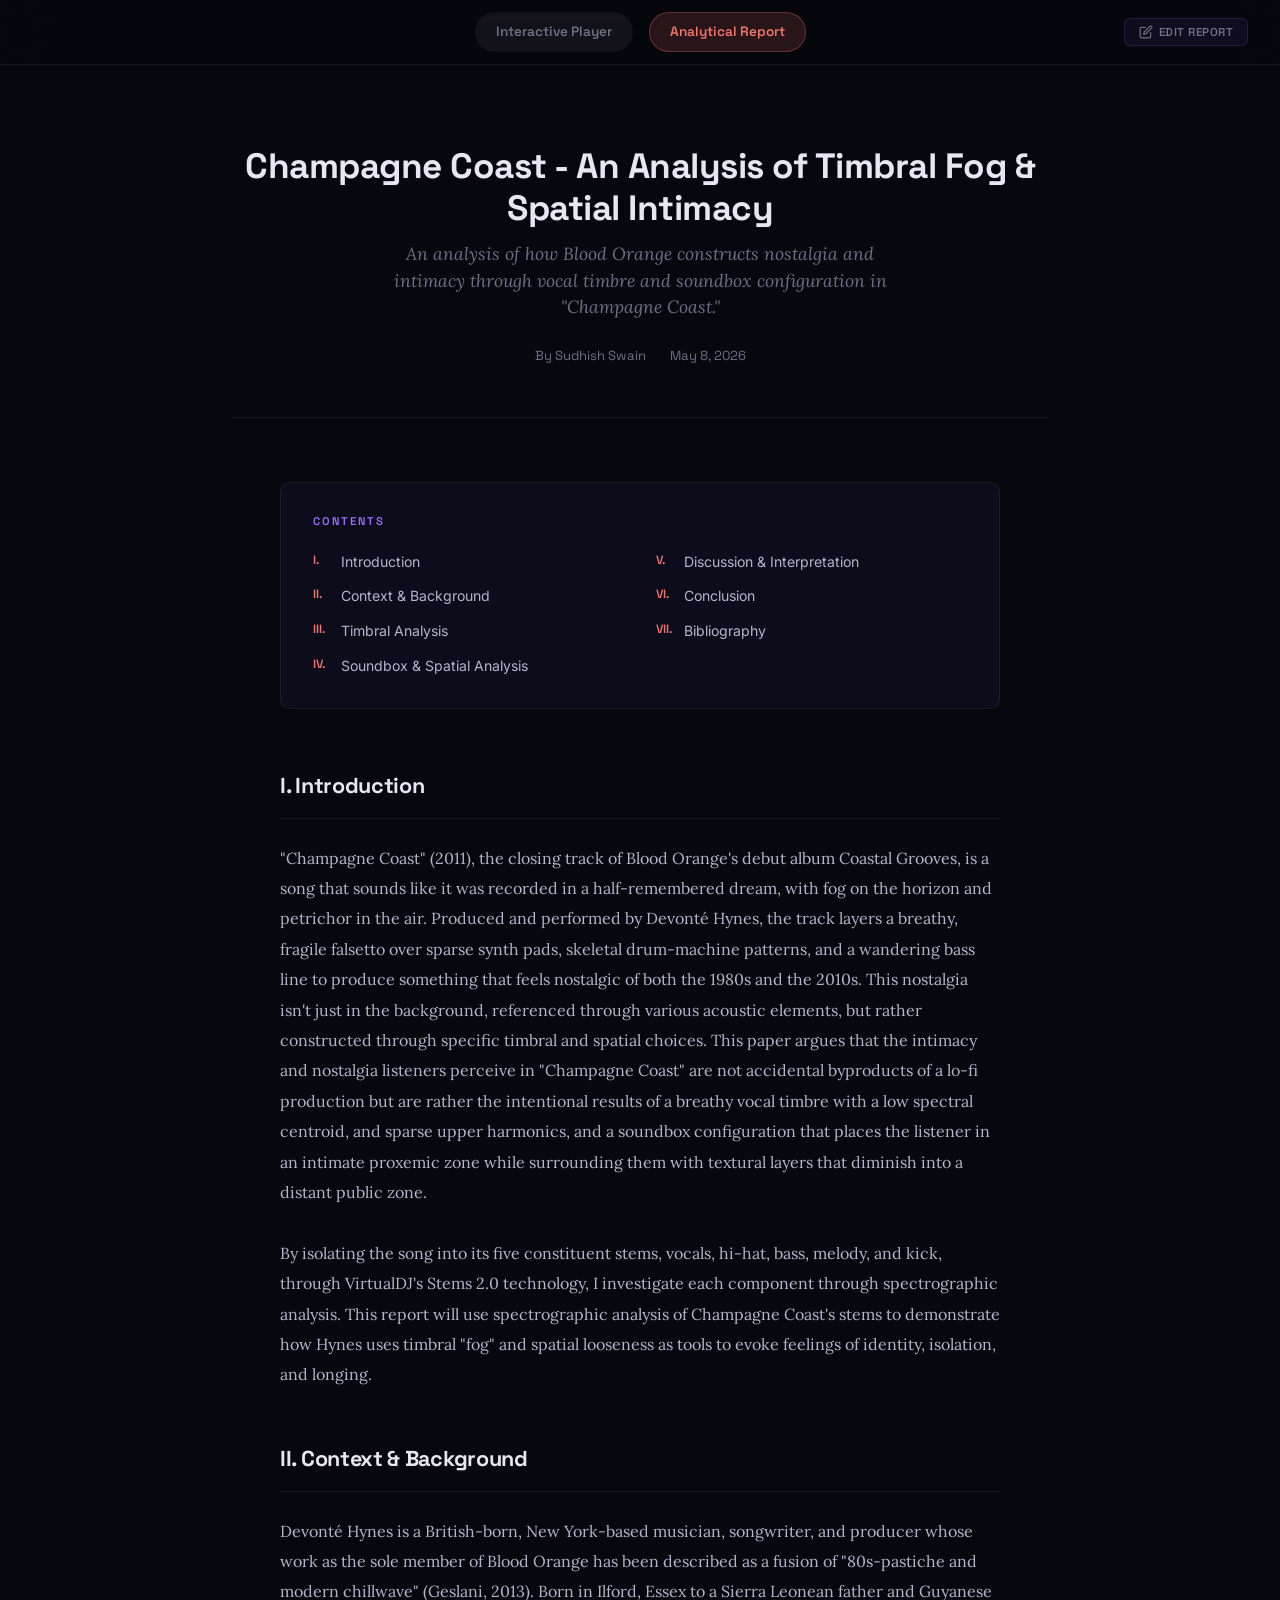
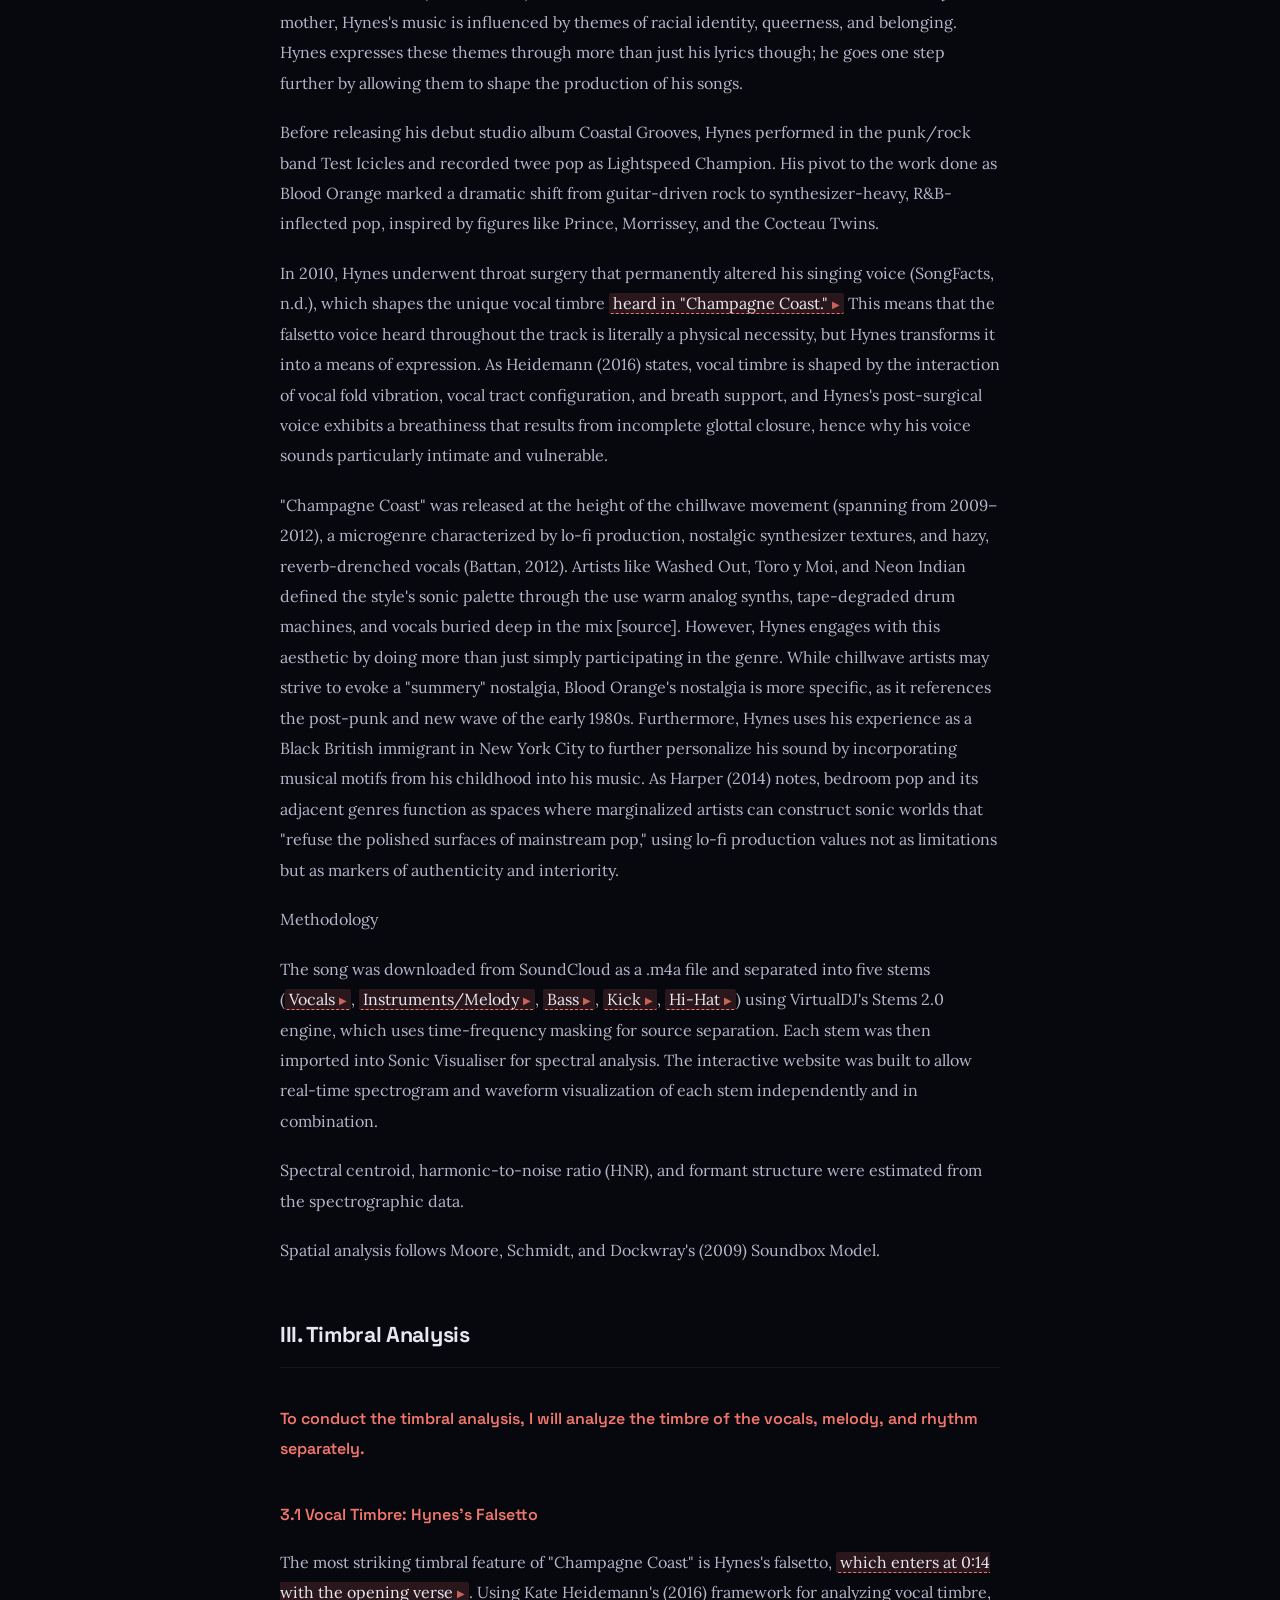
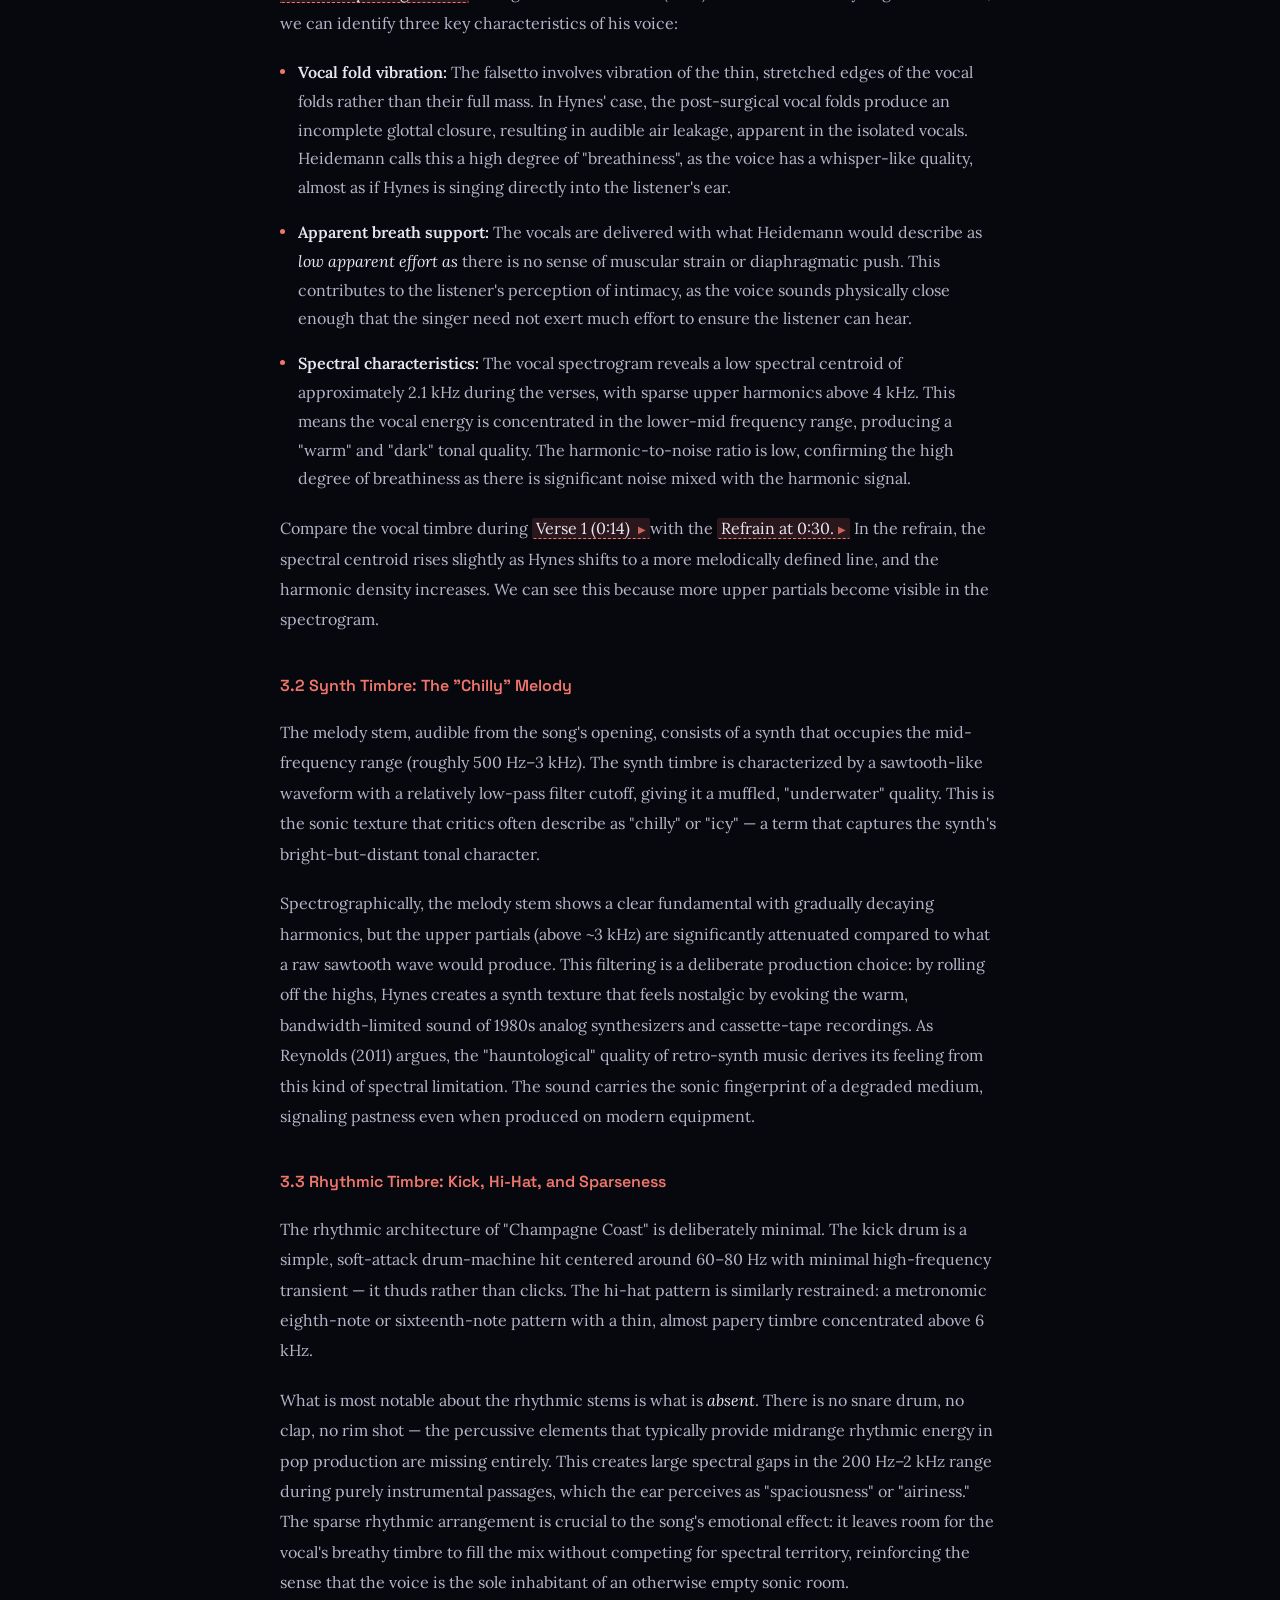
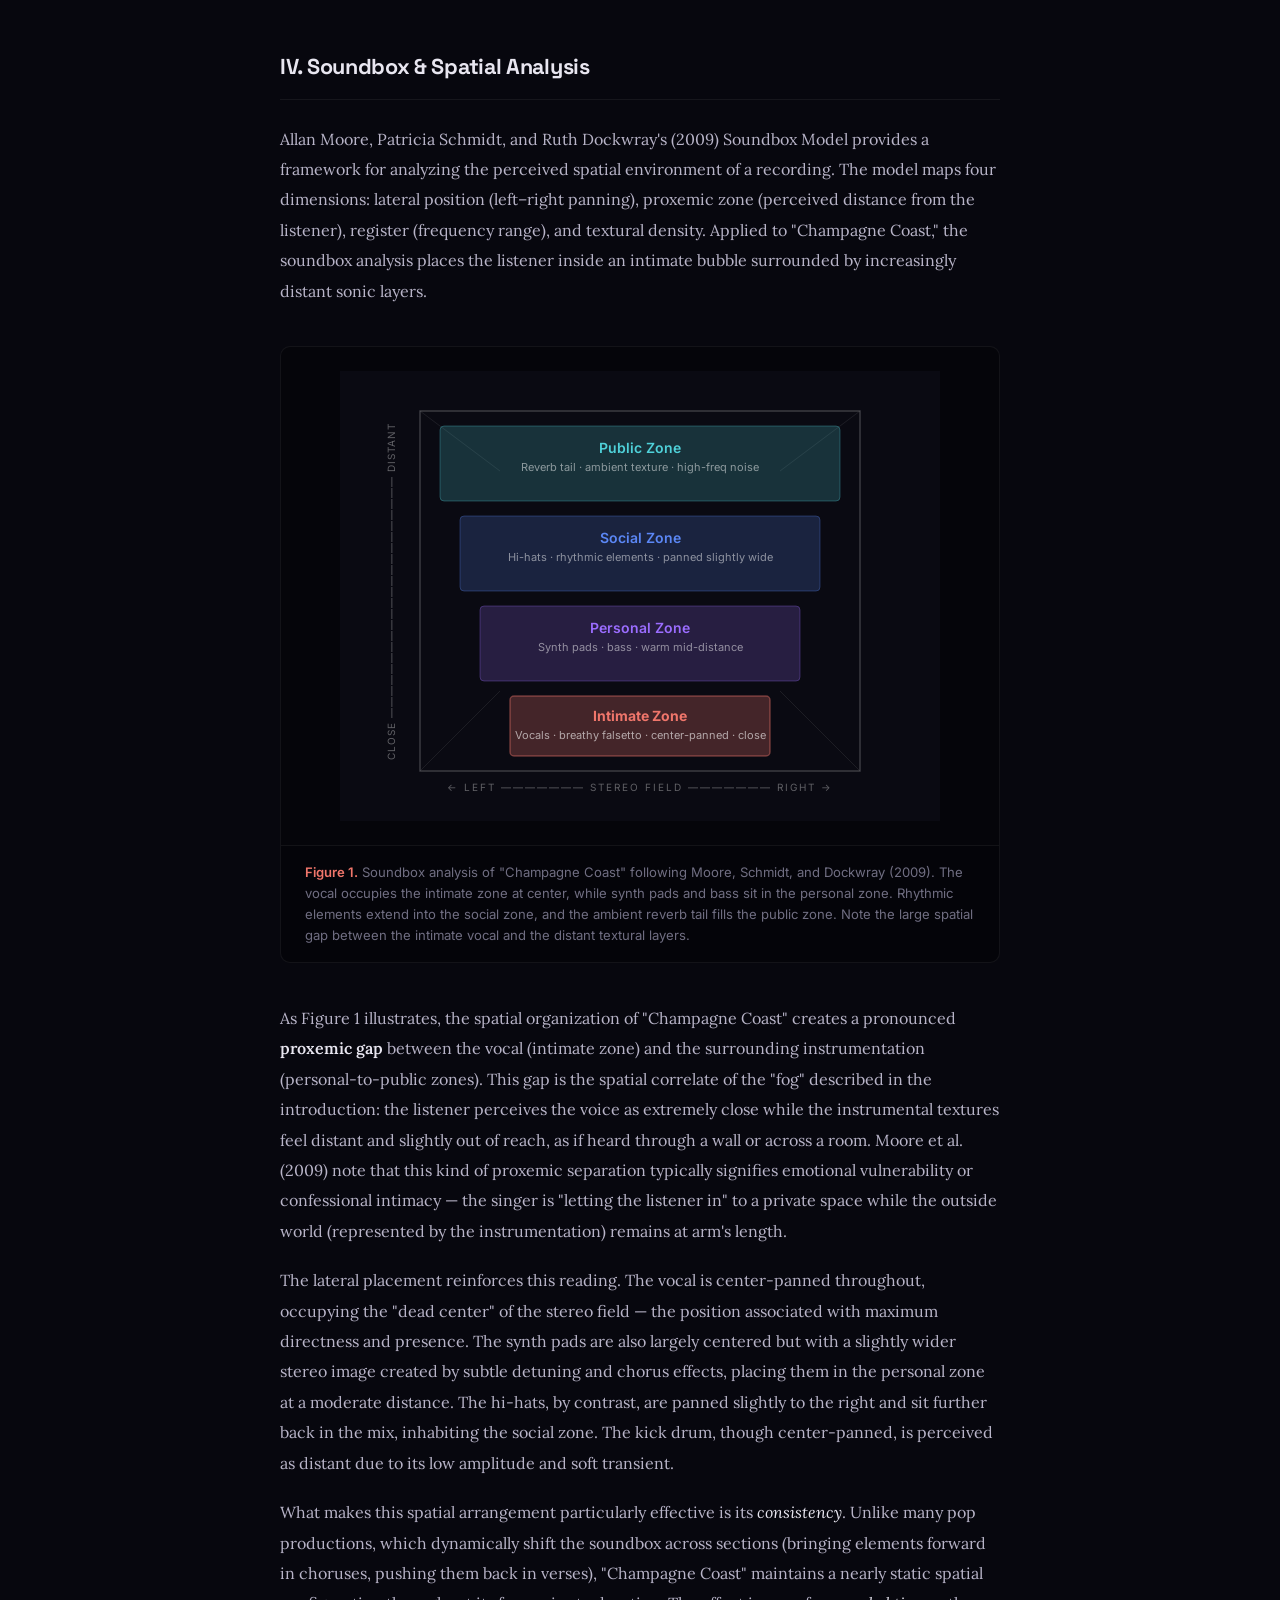
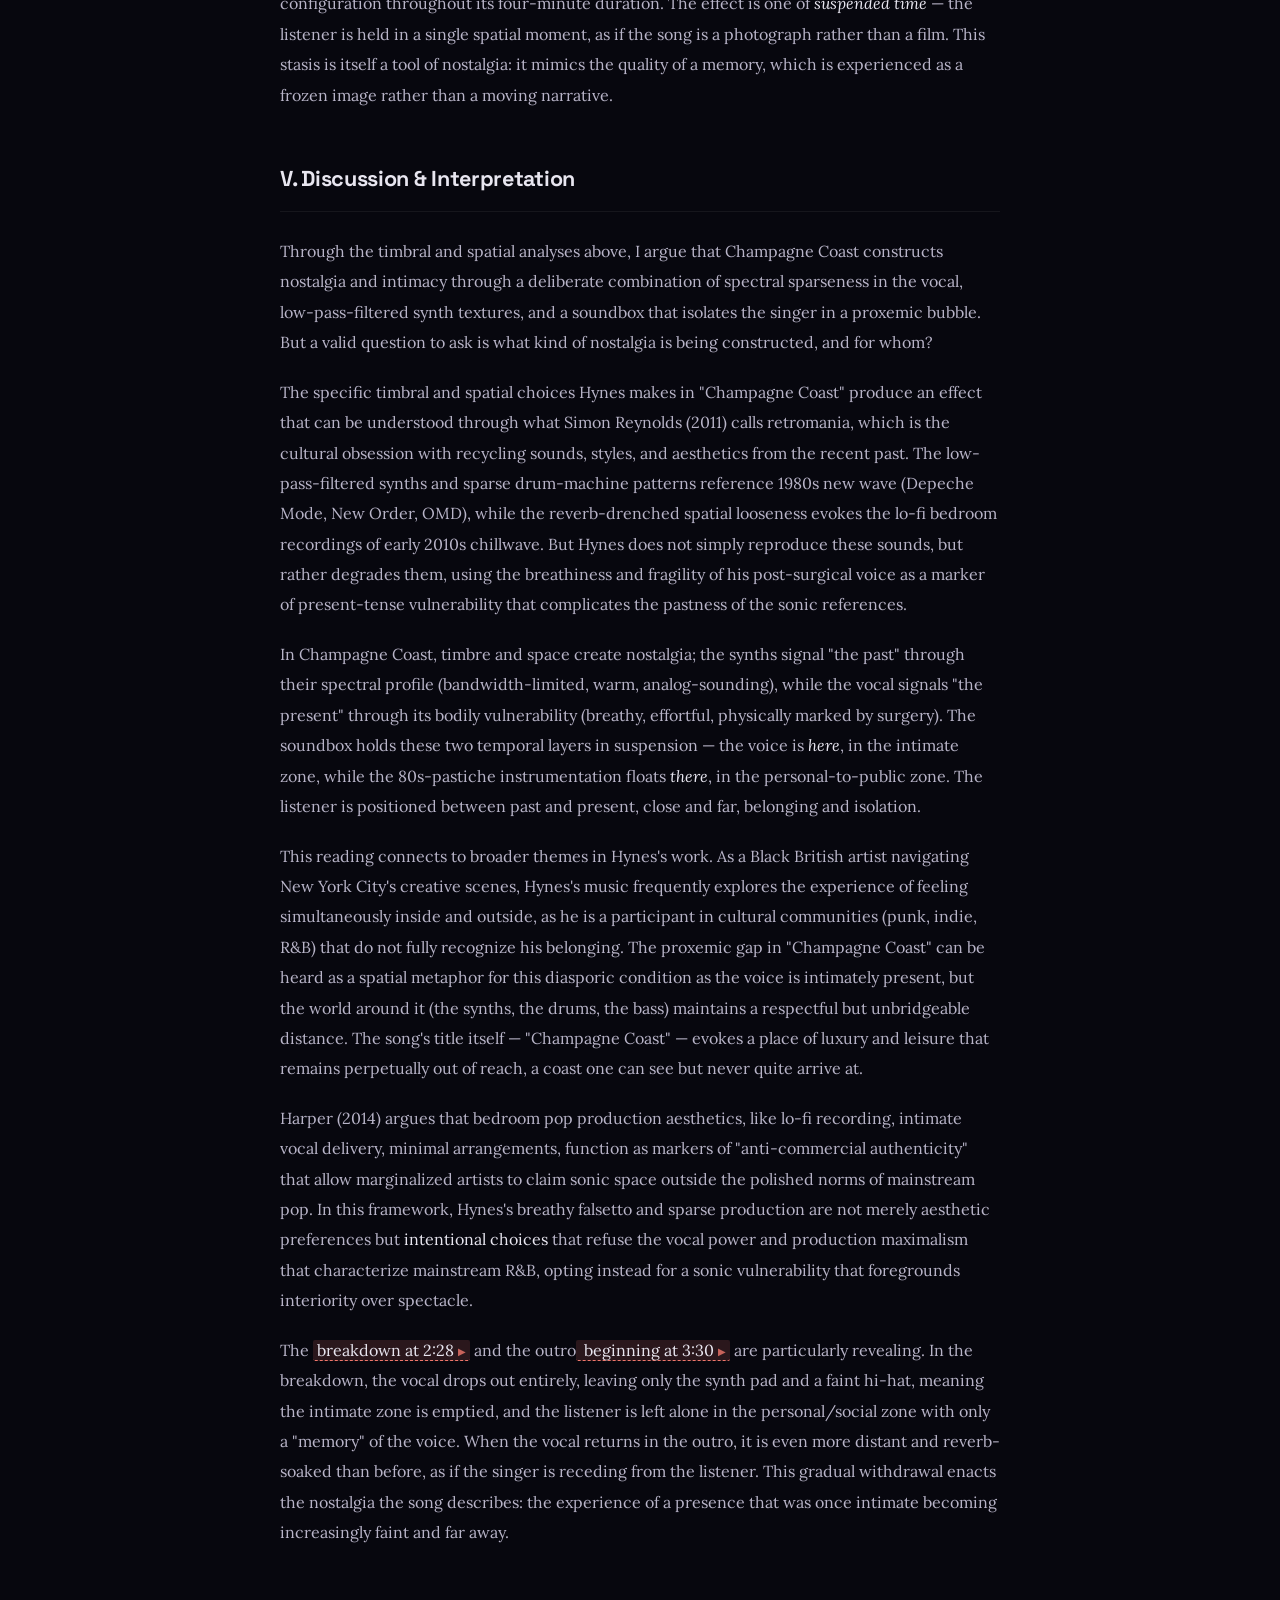
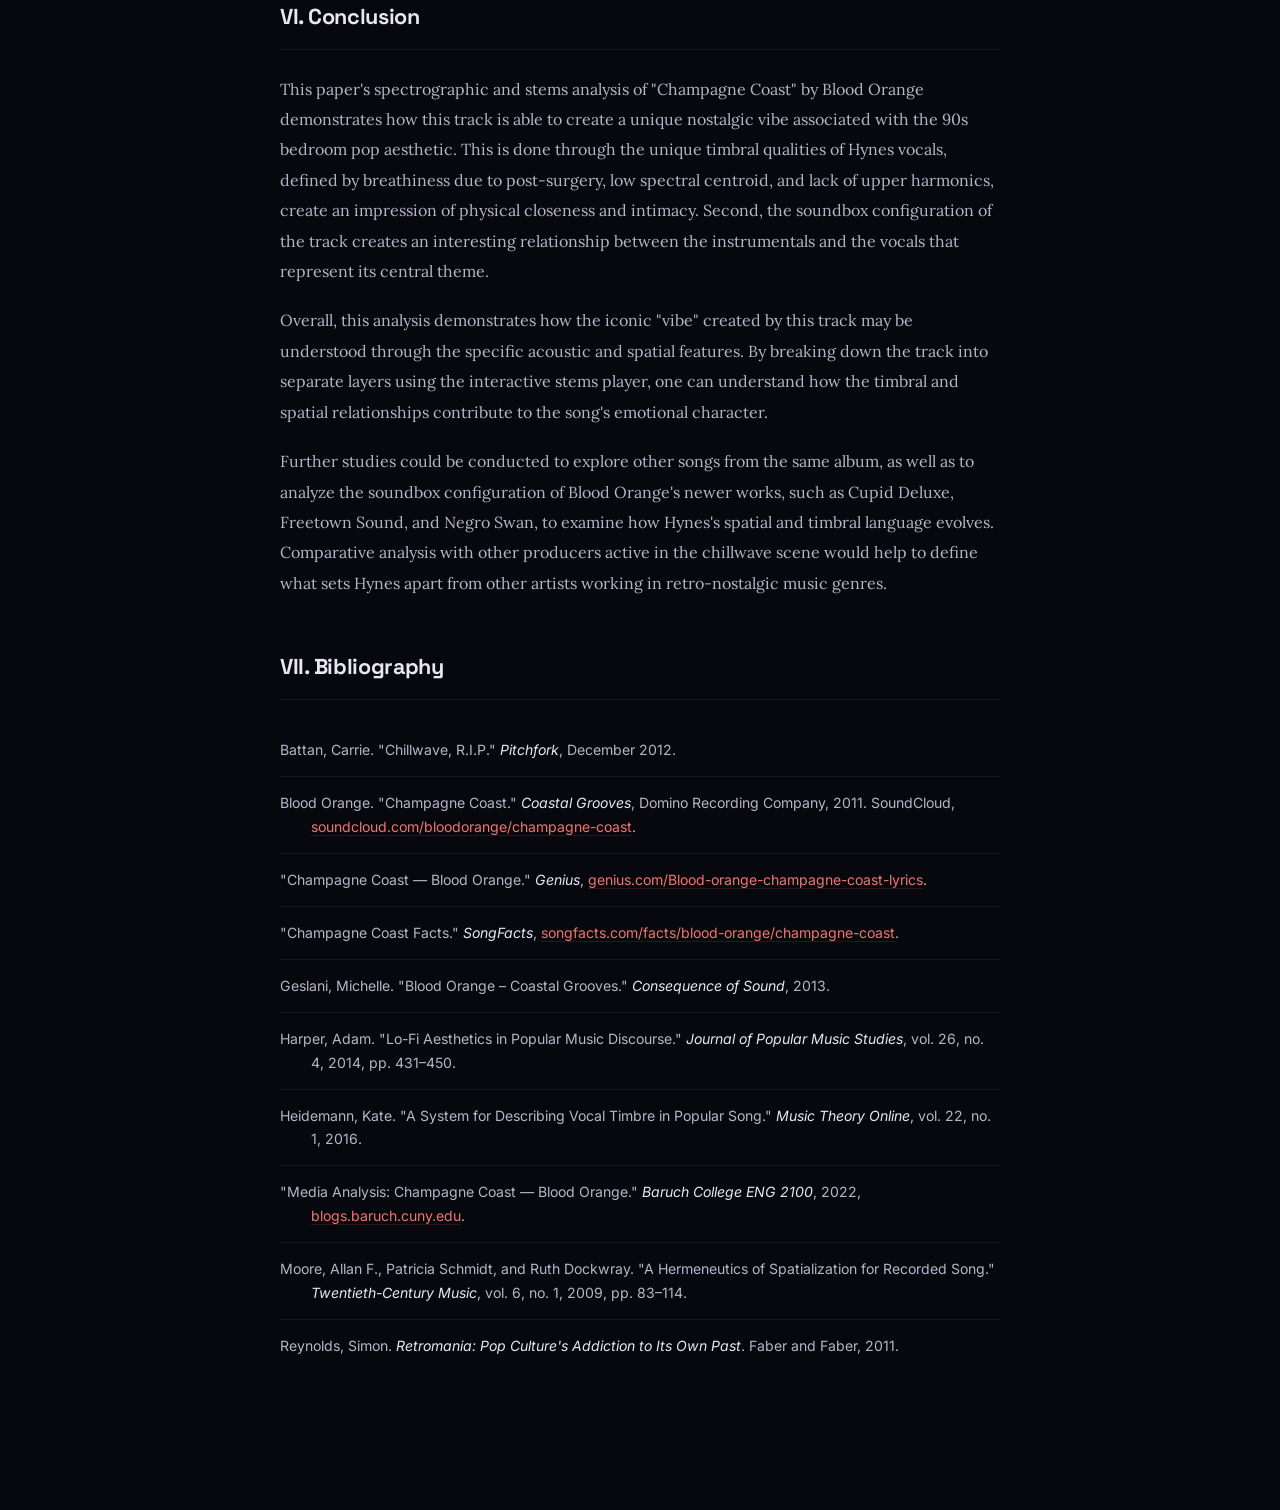
==== commit a9d523a2: "docs: update report content via live site editor" ====
--- a/report.html
+++ b/report.html
@@ -1389,13 +1389,13 @@
         <p>In Champagne Coast, timbre and space create nostalgia;&nbsp;the synths signal "the past" through their spectral profile (bandwidth-limited, warm, analog-sounding), while the vocal signals "the present" through its bodily vulnerability (breathy, effortful, physically marked by surgery). The soundbox holds these two temporal layers in suspension — the voice is <em>here</em>, in the intimate zone, while the 80s-pastiche instrumentation floats <em>there</em>, in the personal-to-public zone. The listener is positioned between past and present, close and far, belonging and isolation.
         </p>
         <p>
-          This reading connects to broader themes in Hynes's work. As a Black British artist navigating New York City's creative scenes, Hynes's music frequently explores the experience of feeling simultaneously inside and outside — a participant in cultural communities (punk, indie, R&amp;B) that do not fully recognize his belonging. The proxemic gap in "Champagne Coast" can be heard as a spatial metaphor for this diasporic condition: the voice is intimately present, but the world around it (the synths, the drums, the bass) maintains a respectful but unbridgeable distance. The song's title itself — "Champagne Coast" — evokes a place of luxury and leisure that remains perpetually out of reach, a coast one can see but never quite arrive at.
+          This reading connects to broader themes in Hynes's work. As a Black British artist navigating New York City's creative scenes, Hynes's music frequently explores the experience of feeling simultaneously inside and outside, as he is a participant in cultural communities (punk, indie, R&amp;B) that do not fully recognize his belonging. The proxemic gap in "Champagne Coast" can be heard as a spatial metaphor for this diasporic condition as the voice is intimately present, but the world around it (the synths, the drums, the bass) maintains a respectful but unbridgeable distance. The song's title itself — "Champagne Coast" — evokes a place of luxury and leisure that remains perpetually out of reach, a coast one can see but never quite arrive at.
         </p>
         <p>
-          Harper (2014) argues that bedroom pop production aesthetics — lo-fi recording, intimate vocal delivery, minimal arrangements — function as markers of "anti-commercial authenticity" that allow marginalized artists to claim sonic space outside the polished norms of mainstream pop. In this framework, Hynes's breathy falsetto and sparse production are not merely aesthetic preferences but <font color="#e8e6f0">intentional choices</font>&nbsp;that refuse the vocal power and production maximalism that characterize mainstream R&amp;B, opting instead for a sonic vulnerability that foregrounds interiority over spectacle.
+          Harper (2014) argues that bedroom pop production aesthetics, like lo-fi recording, intimate vocal delivery, minimal arrangements, function as markers of "anti-commercial authenticity" that allow marginalized artists to claim sonic space outside the polished norms of mainstream pop. In this framework, Hynes's breathy falsetto and sparse production are not merely aesthetic preferences but <font color="#e8e6f0">intentional choices</font>&nbsp;that refuse the vocal power and production maximalism that characterize mainstream R&amp;B, opting instead for a sonic vulnerability that foregrounds interiority over spectacle.
         </p>
         <p>
-          The breakdown at 2:28 and the outro beginning at 3:30 are particularly revealing. In the breakdown, the vocal drops out entirely, leaving only the synth pad and a faint hi-hat — the intimate zone is emptied, and the listener is left alone in the personal/social zone with only the "memory" of the voice. When the vocal returns in the outro, it is even more distant and reverb-soaked than before, as if the singer is receding from the listener. This gradual withdrawal enacts the nostalgia the song describes: the experience of a presence that was once intimate becoming increasingly faint and far away.
+          The <span class="audio-snippet-link" data-stems="vocals,hihat,bass,melody,kick" data-start="148.3" data-end="180.5">breakdown at 2:28</span> and the outro<span class="audio-snippet-link" data-stems="vocals,hihat,bass,melody,kick" data-start="210" data-end="281.1">&nbsp;beginning at 3:30</span> are particularly revealing. In the breakdown, the vocal drops out entirely, leaving only the synth pad and a faint hi-hat, meaning the intimate zone is emptied, and the listener is left alone in the personal/social zone with only a "memory" of the voice. When the vocal returns in the outro, it is even more distant and reverb-soaked than before, as if the singer is receding from the listener. This gradual withdrawal enacts the nostalgia the song describes: the experience of a presence that was once intimate becoming increasingly faint and far away.
         </p>
       </div>
     </section>
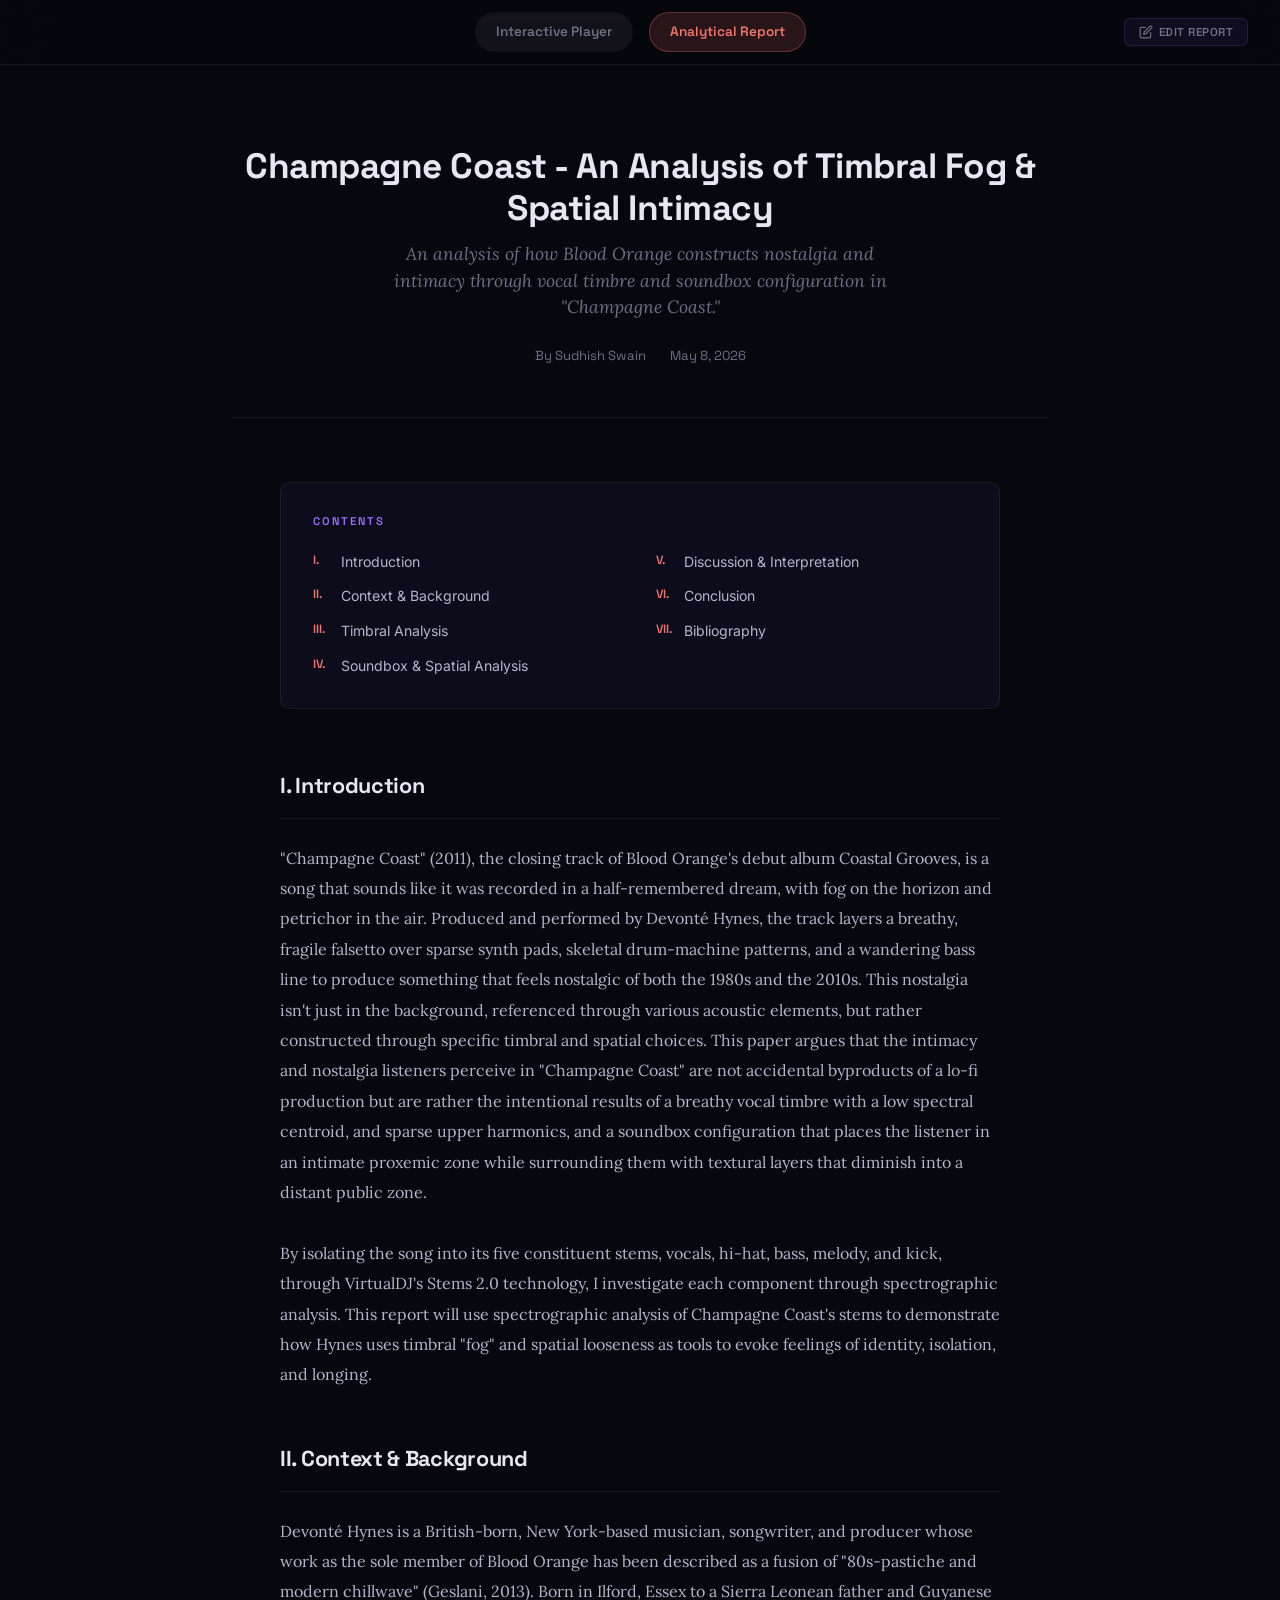
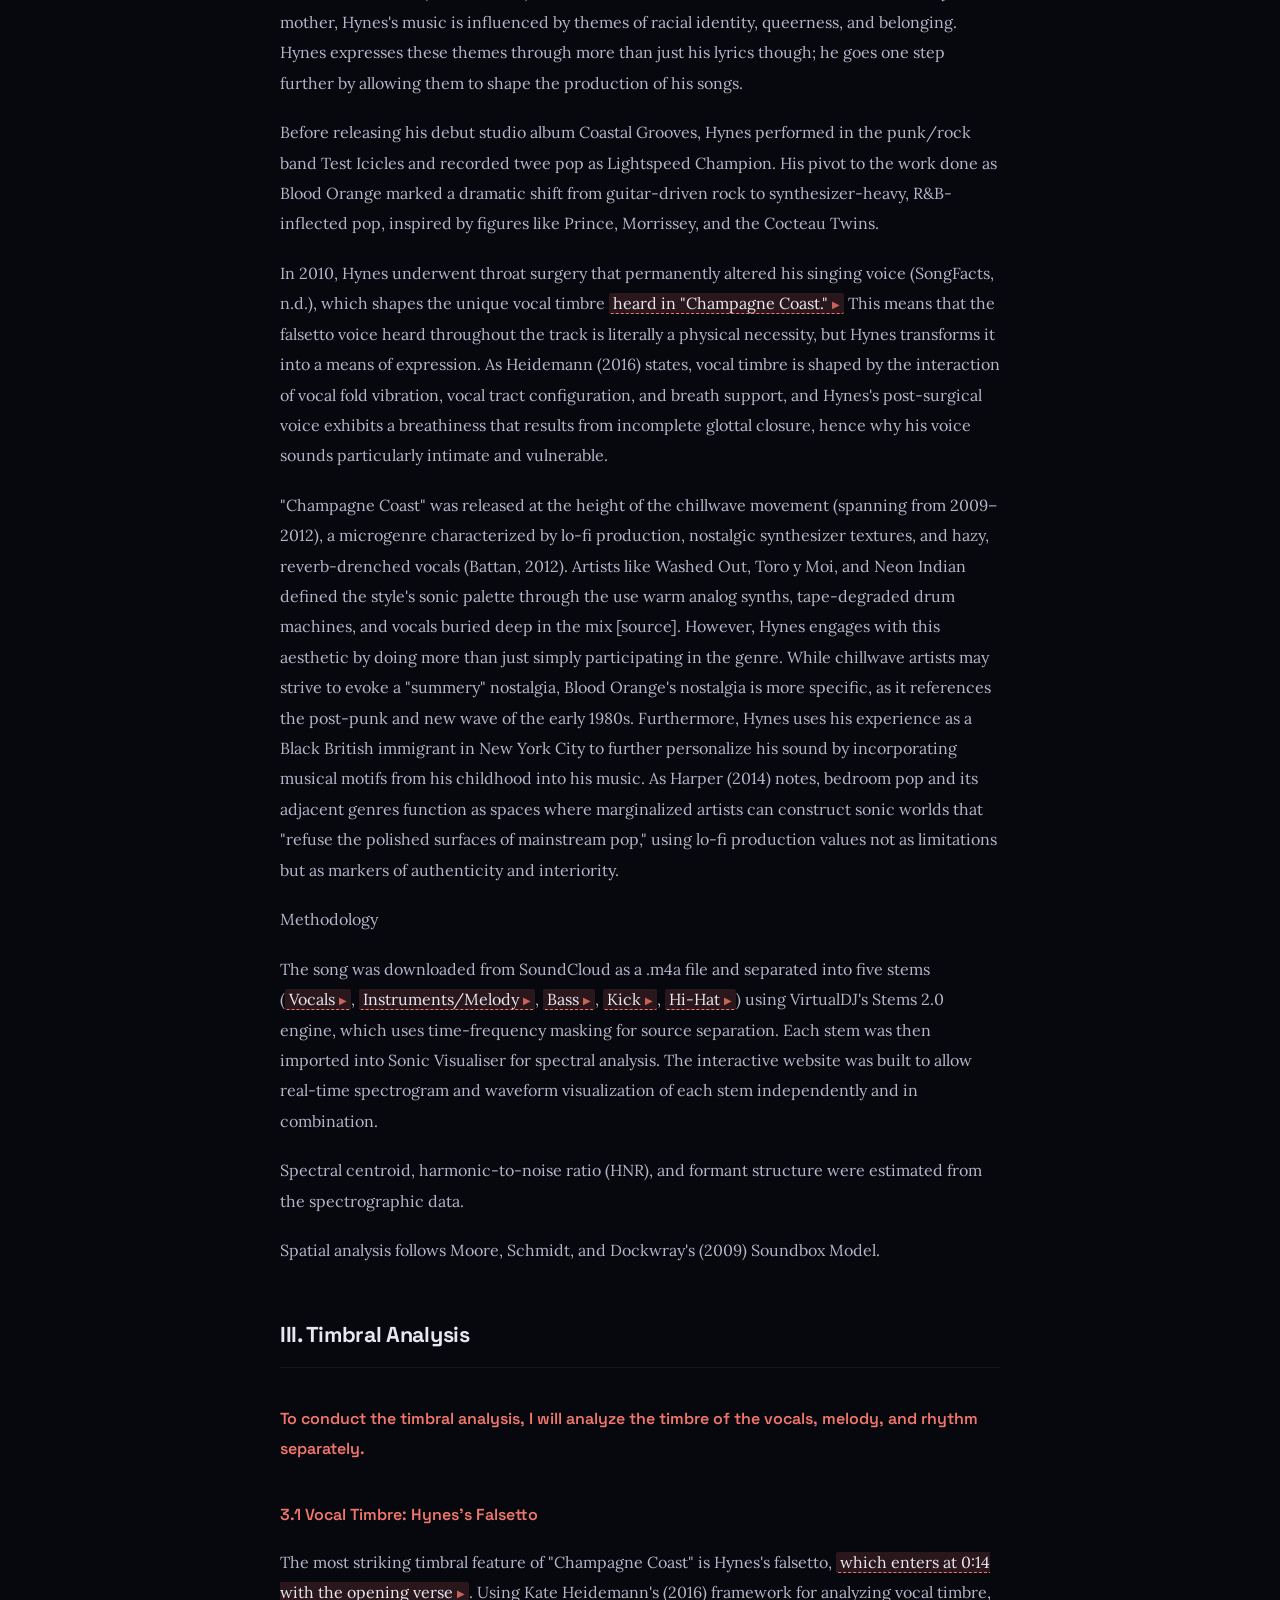
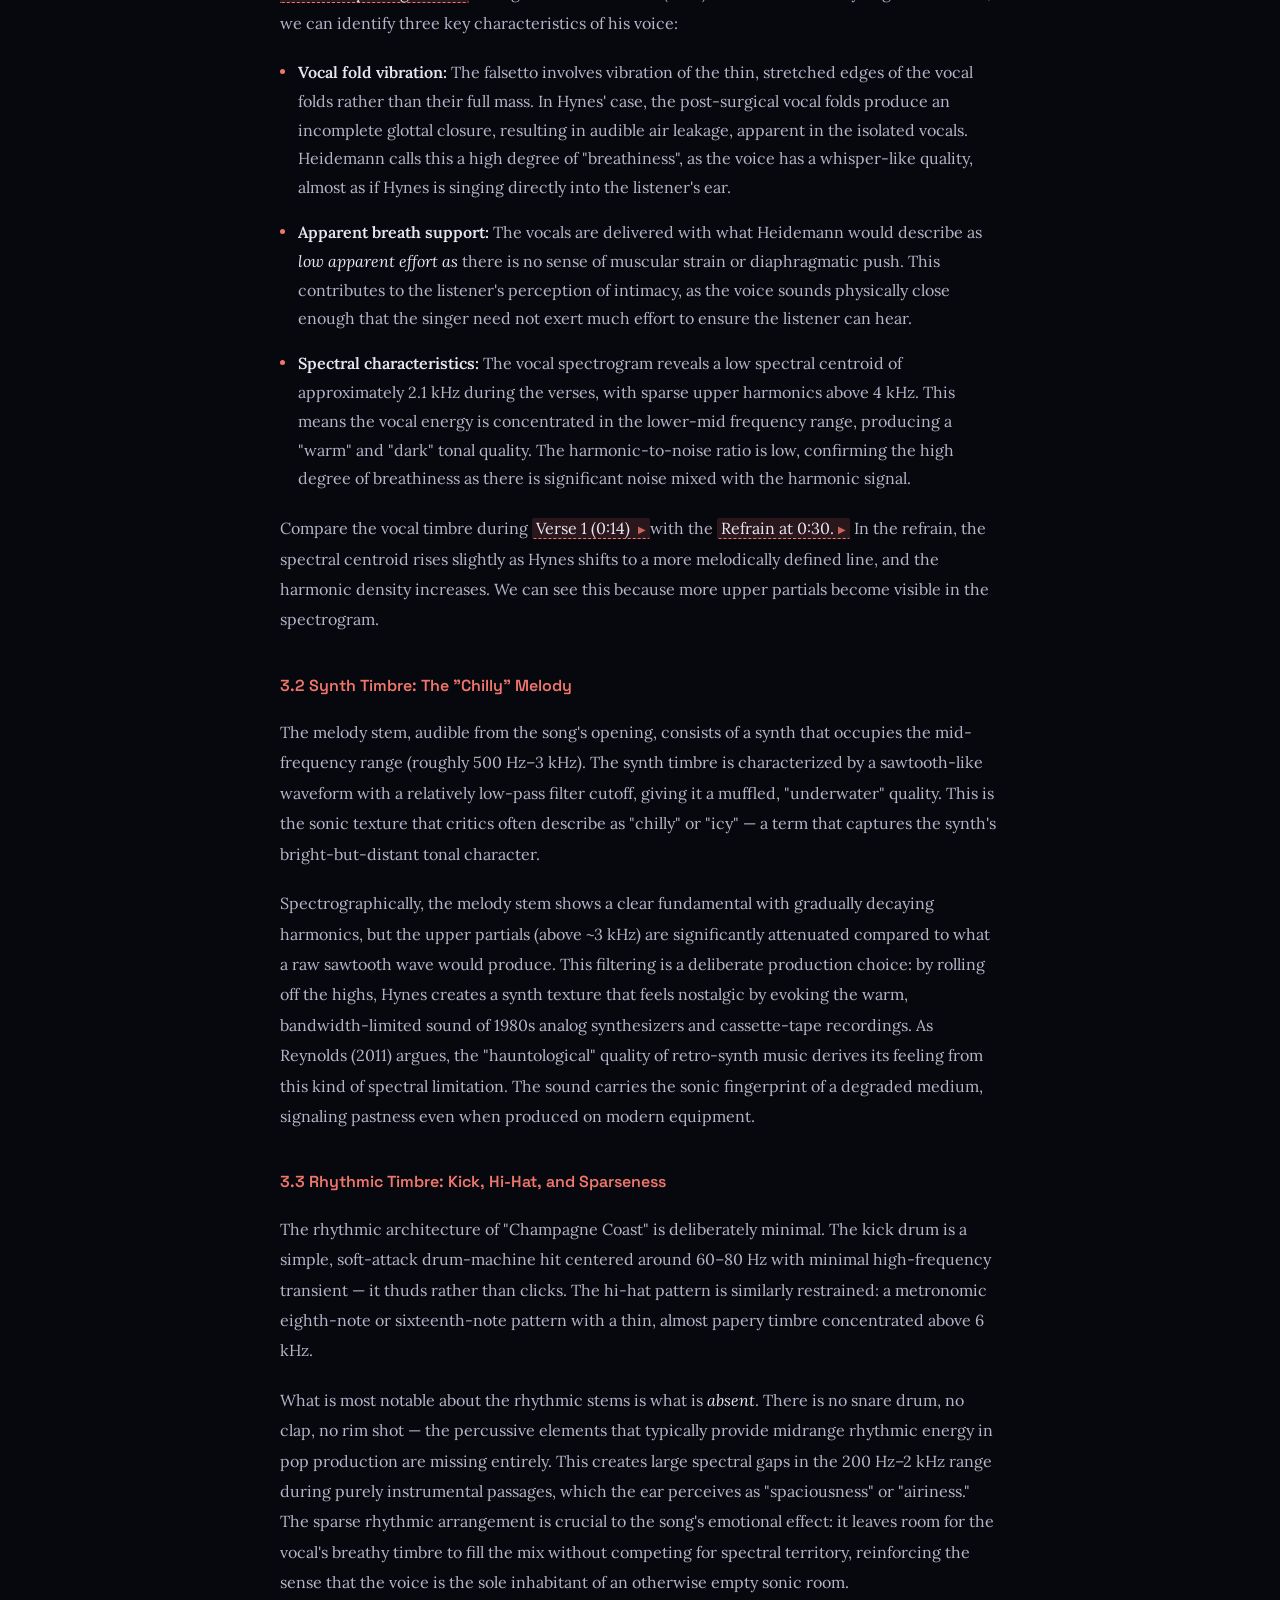
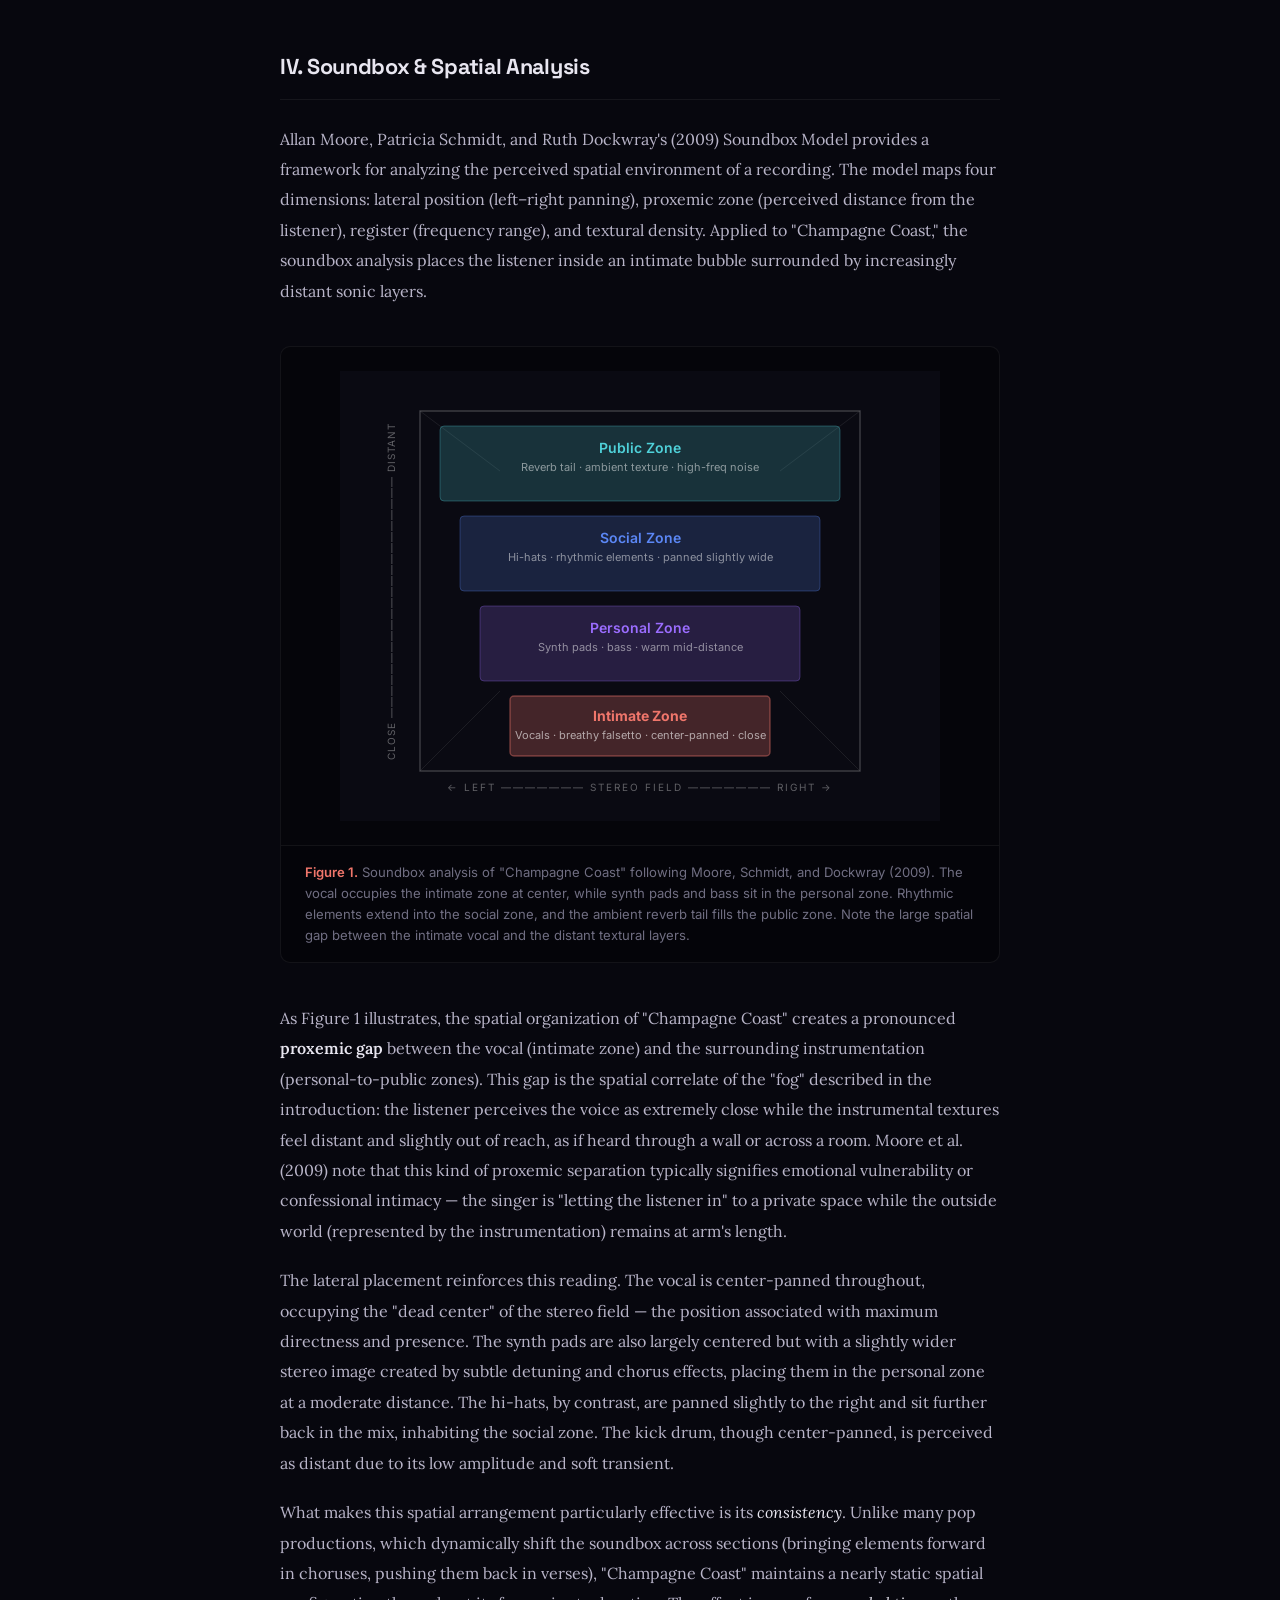
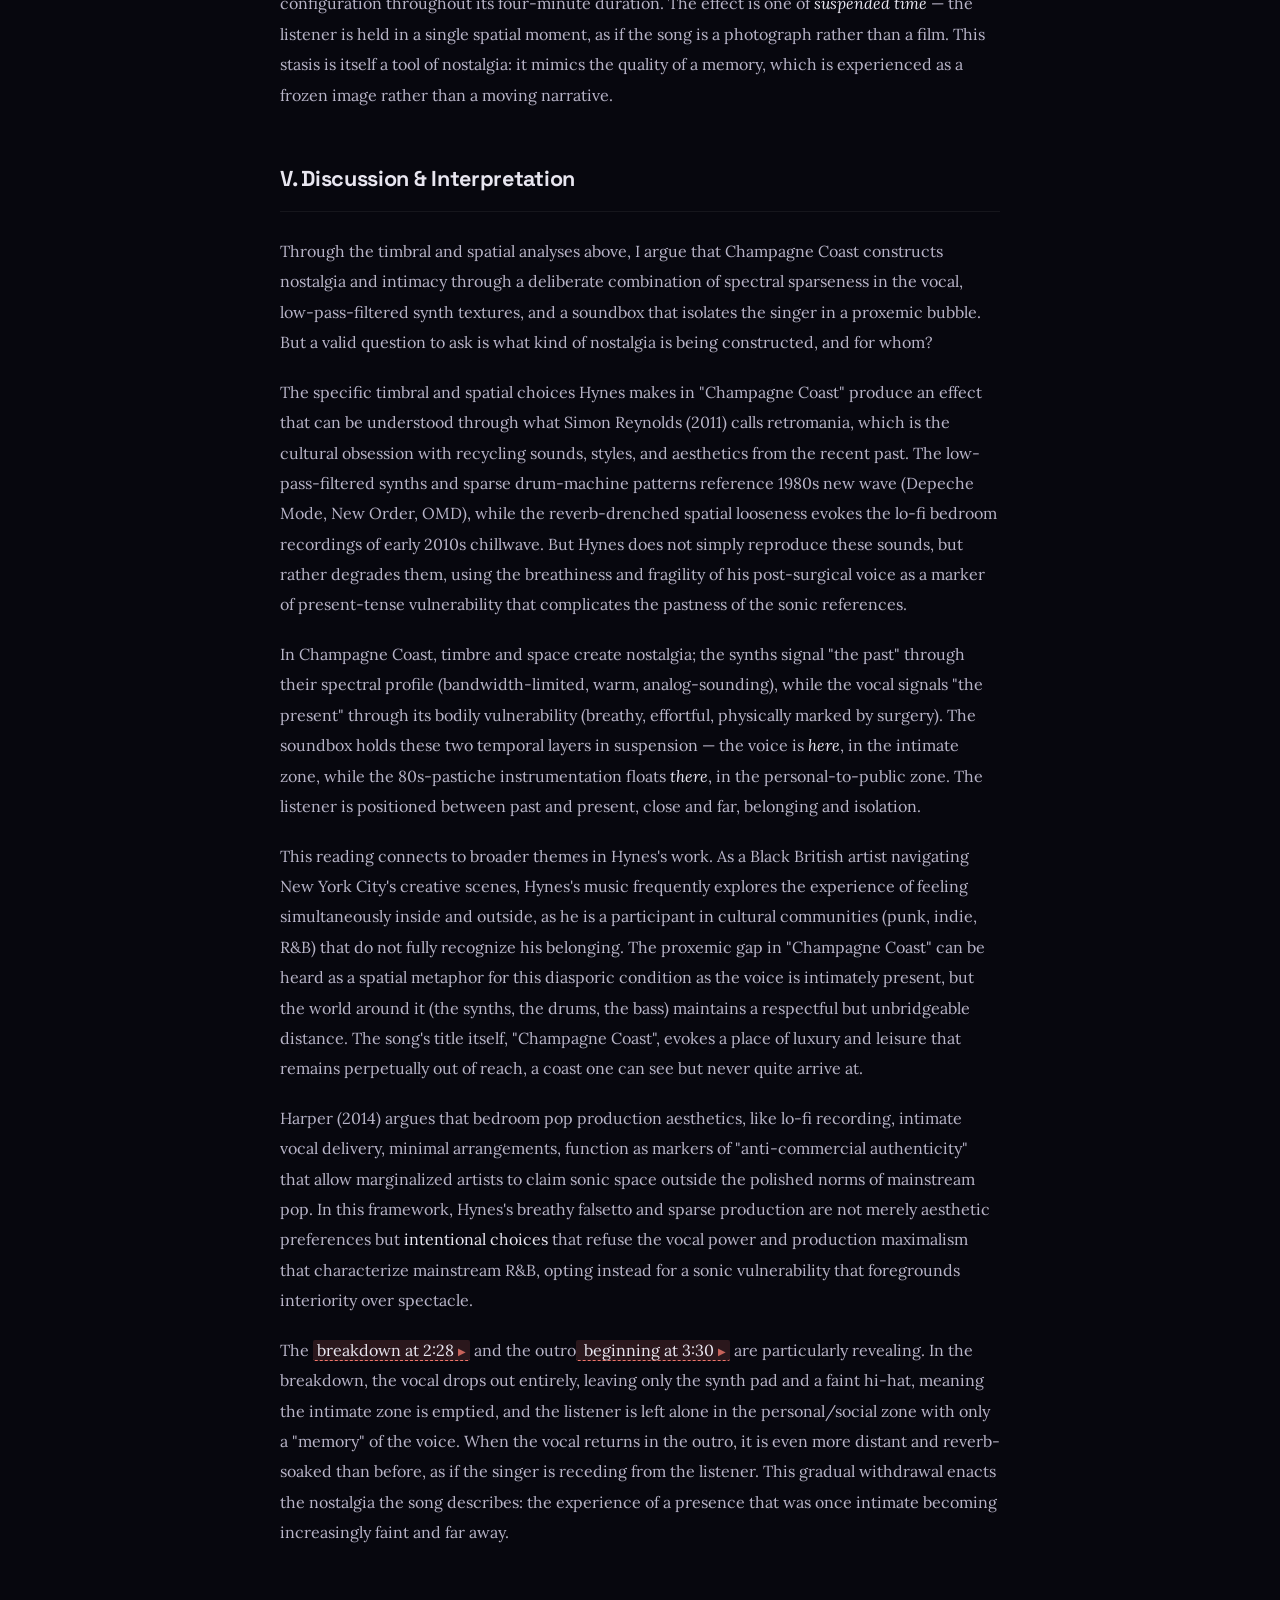
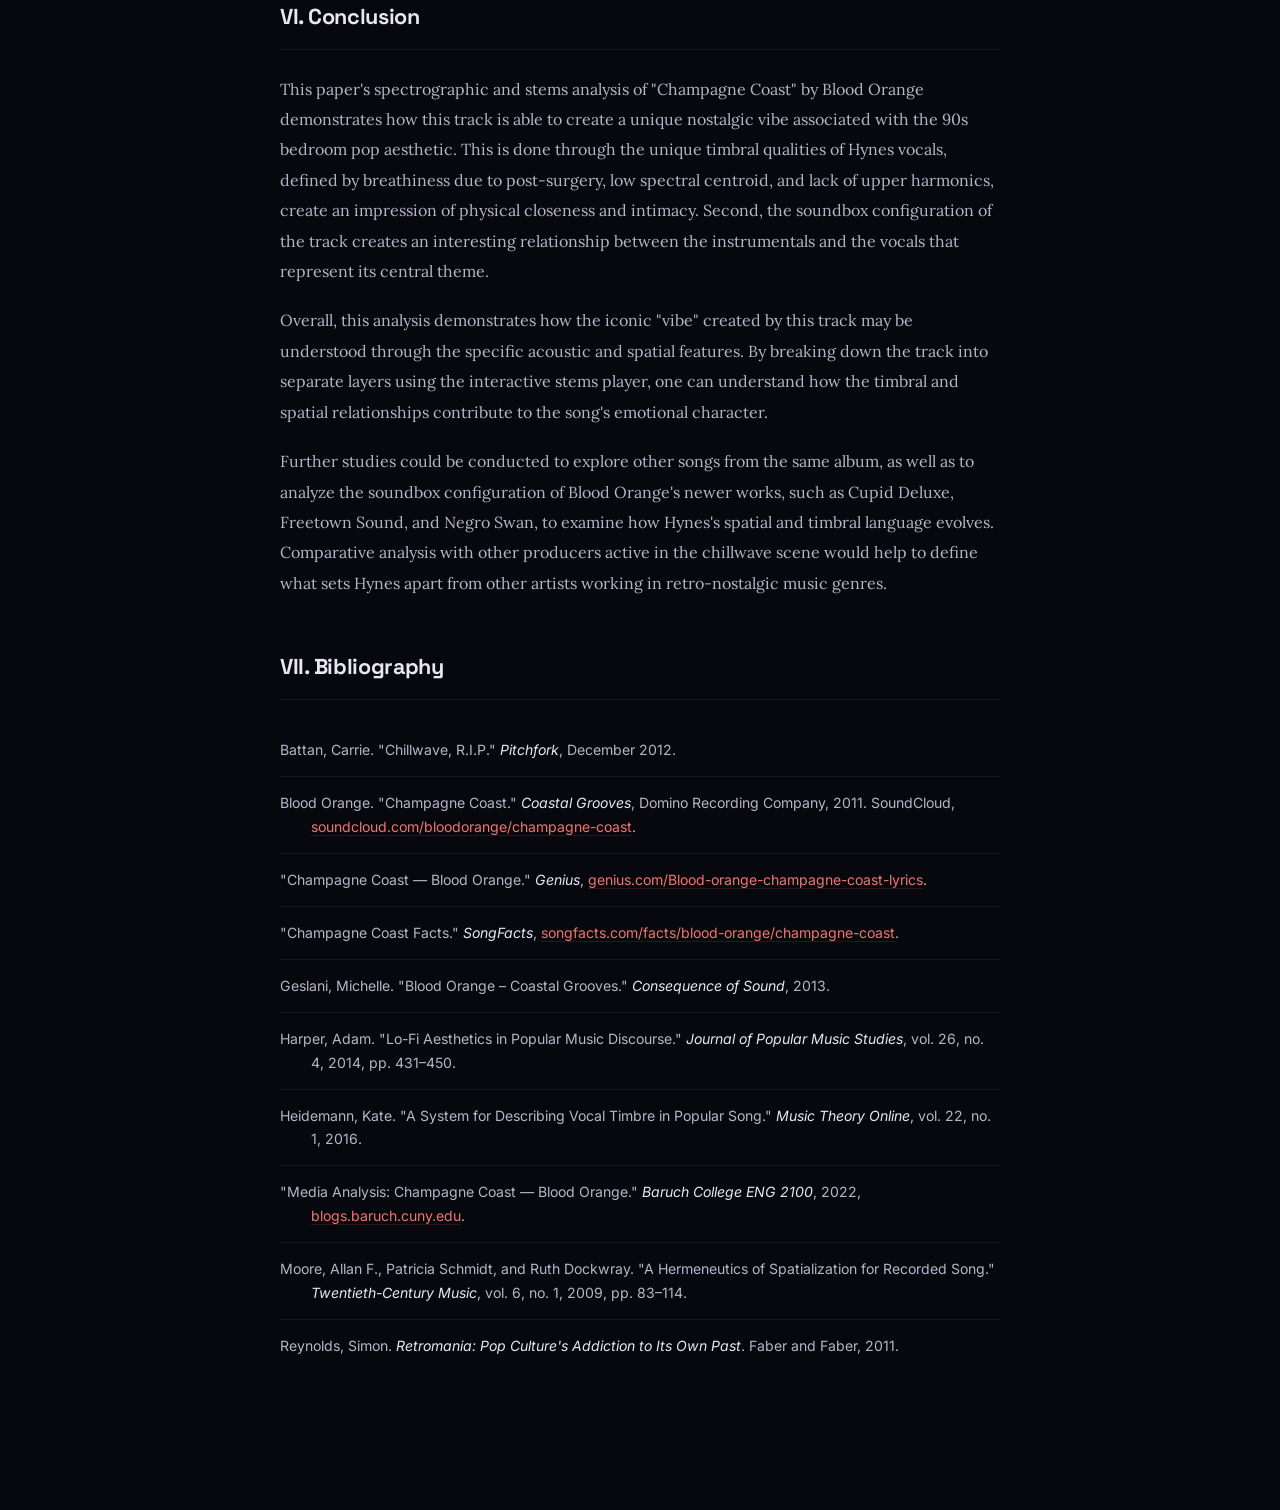
==== commit 179f1837: "docs: update report content via live site editor" ====
--- a/report.html
+++ b/report.html
@@ -1389,7 +1389,7 @@
         <p>In Champagne Coast, timbre and space create nostalgia;&nbsp;the synths signal "the past" through their spectral profile (bandwidth-limited, warm, analog-sounding), while the vocal signals "the present" through its bodily vulnerability (breathy, effortful, physically marked by surgery). The soundbox holds these two temporal layers in suspension — the voice is <em>here</em>, in the intimate zone, while the 80s-pastiche instrumentation floats <em>there</em>, in the personal-to-public zone. The listener is positioned between past and present, close and far, belonging and isolation.
         </p>
         <p>
-          This reading connects to broader themes in Hynes's work. As a Black British artist navigating New York City's creative scenes, Hynes's music frequently explores the experience of feeling simultaneously inside and outside, as he is a participant in cultural communities (punk, indie, R&amp;B) that do not fully recognize his belonging. The proxemic gap in "Champagne Coast" can be heard as a spatial metaphor for this diasporic condition as the voice is intimately present, but the world around it (the synths, the drums, the bass) maintains a respectful but unbridgeable distance. The song's title itself — "Champagne Coast" — evokes a place of luxury and leisure that remains perpetually out of reach, a coast one can see but never quite arrive at.
+          This reading connects to broader themes in Hynes's work. As a Black British artist navigating New York City's creative scenes, Hynes's music frequently explores the experience of feeling simultaneously inside and outside, as he is a participant in cultural communities (punk, indie, R&amp;B) that do not fully recognize his belonging. The proxemic gap in "Champagne Coast" can be heard as a spatial metaphor for this diasporic condition as the voice is intimately present, but the world around it (the synths, the drums, the bass) maintains a respectful but unbridgeable distance. The song's title itself, "Champagne Coast", evokes a place of luxury and leisure that remains perpetually out of reach, a coast one can see but never quite arrive at.
         </p>
         <p>
           Harper (2014) argues that bedroom pop production aesthetics, like lo-fi recording, intimate vocal delivery, minimal arrangements, function as markers of "anti-commercial authenticity" that allow marginalized artists to claim sonic space outside the polished norms of mainstream pop. In this framework, Hynes's breathy falsetto and sparse production are not merely aesthetic preferences but <font color="#e8e6f0">intentional choices</font>&nbsp;that refuse the vocal power and production maximalism that characterize mainstream R&amp;B, opting instead for a sonic vulnerability that foregrounds interiority over spectacle.
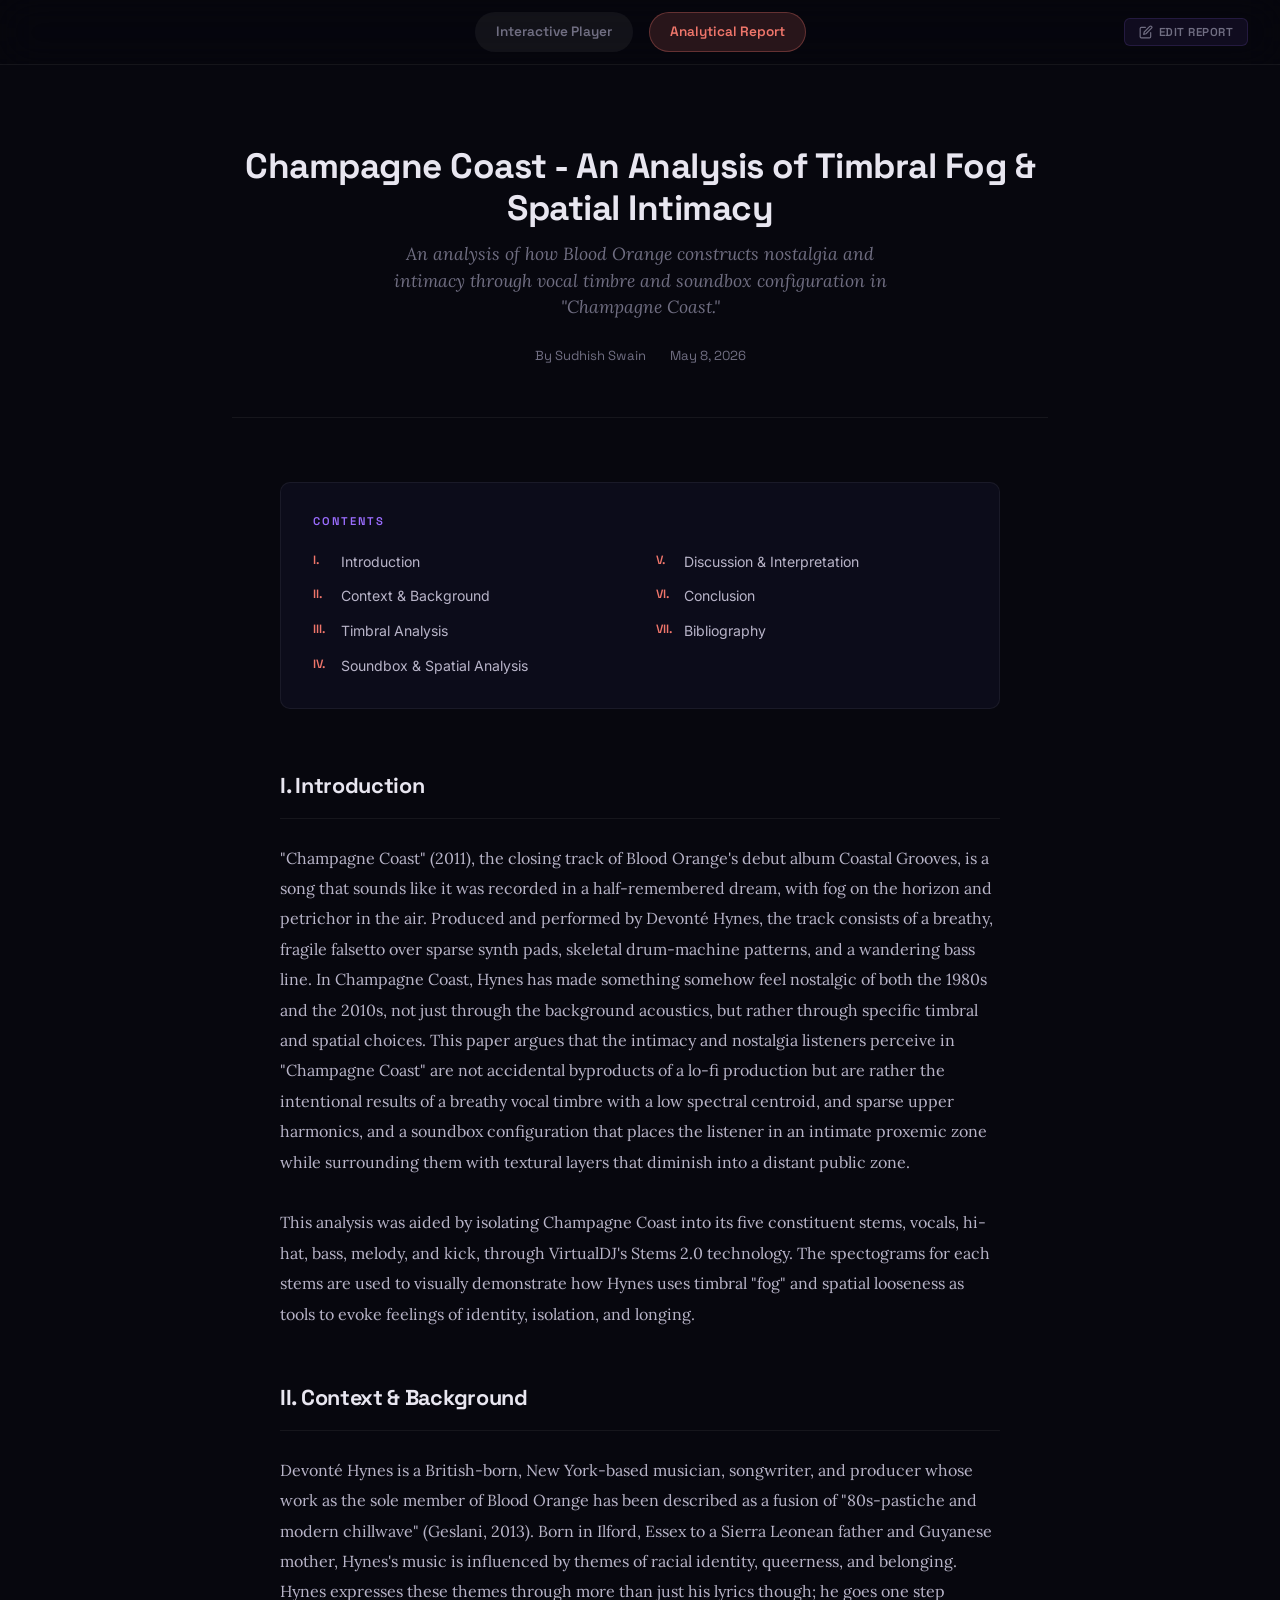
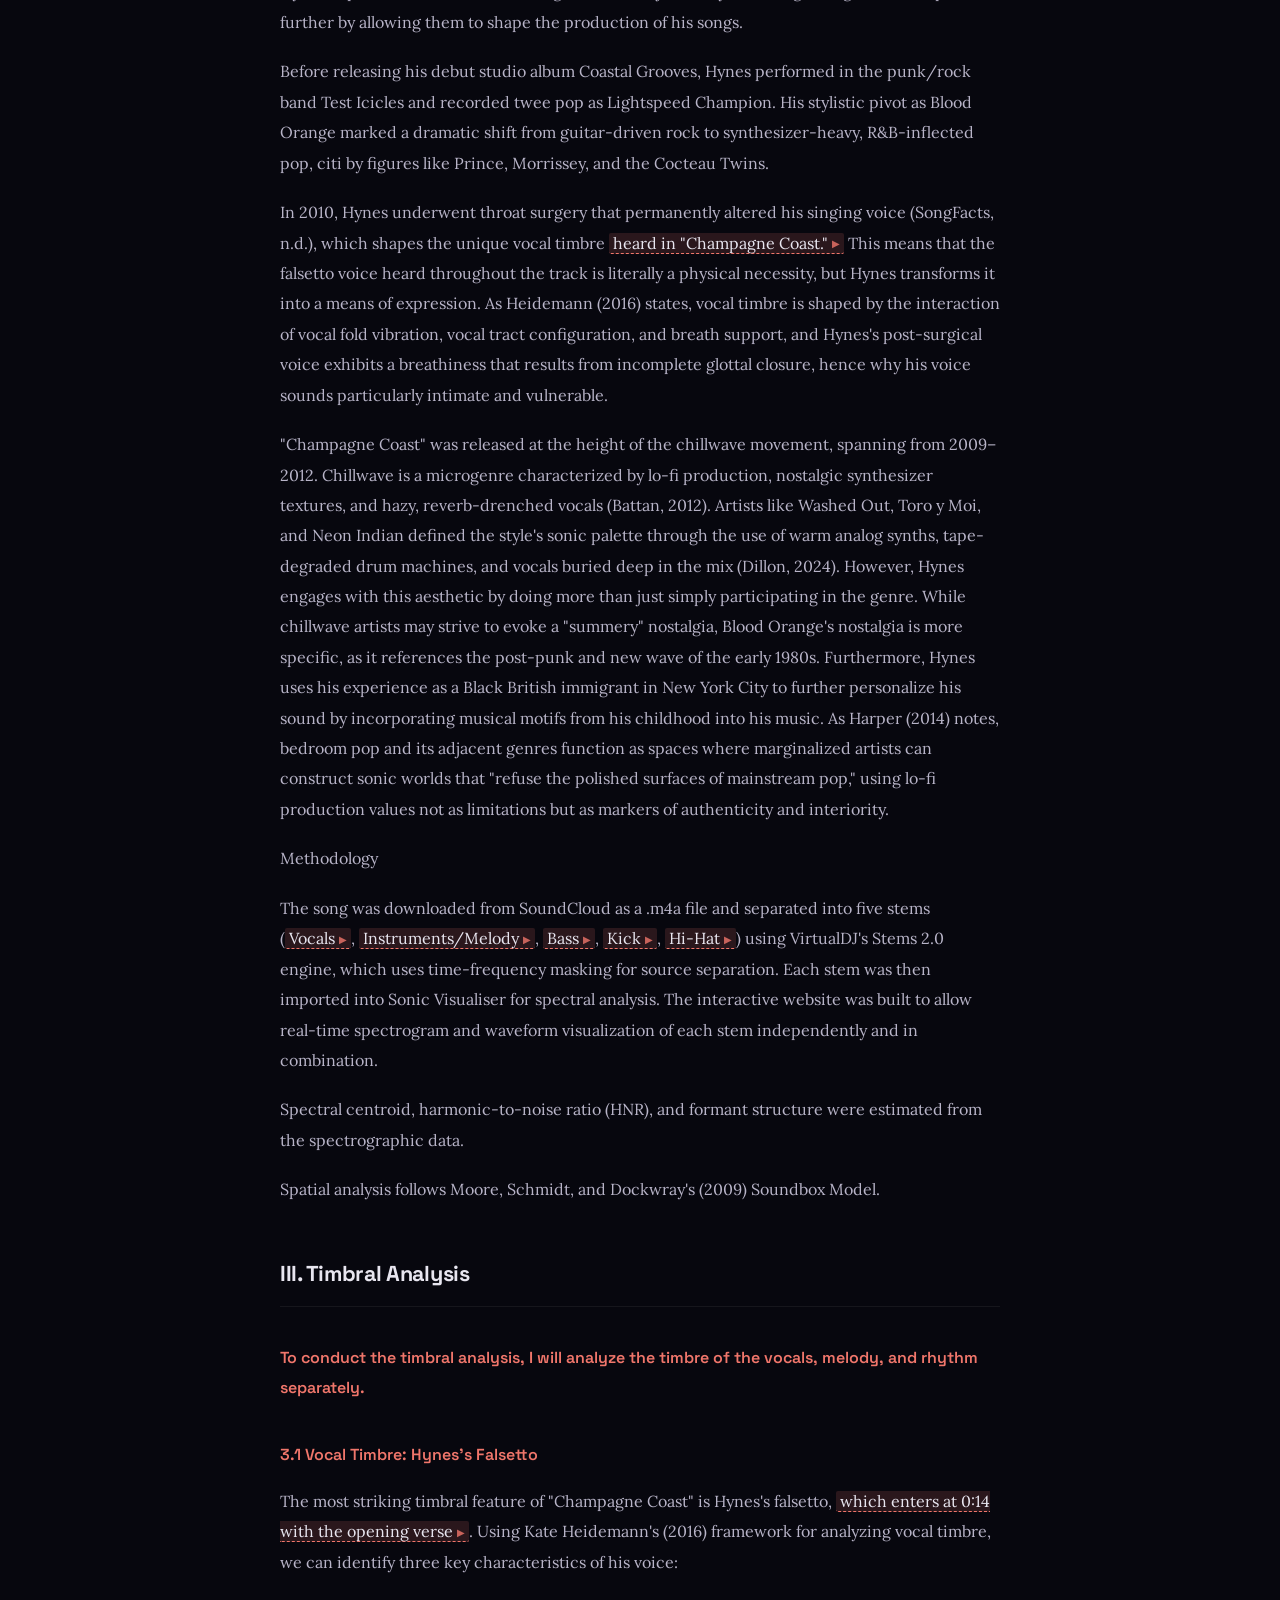
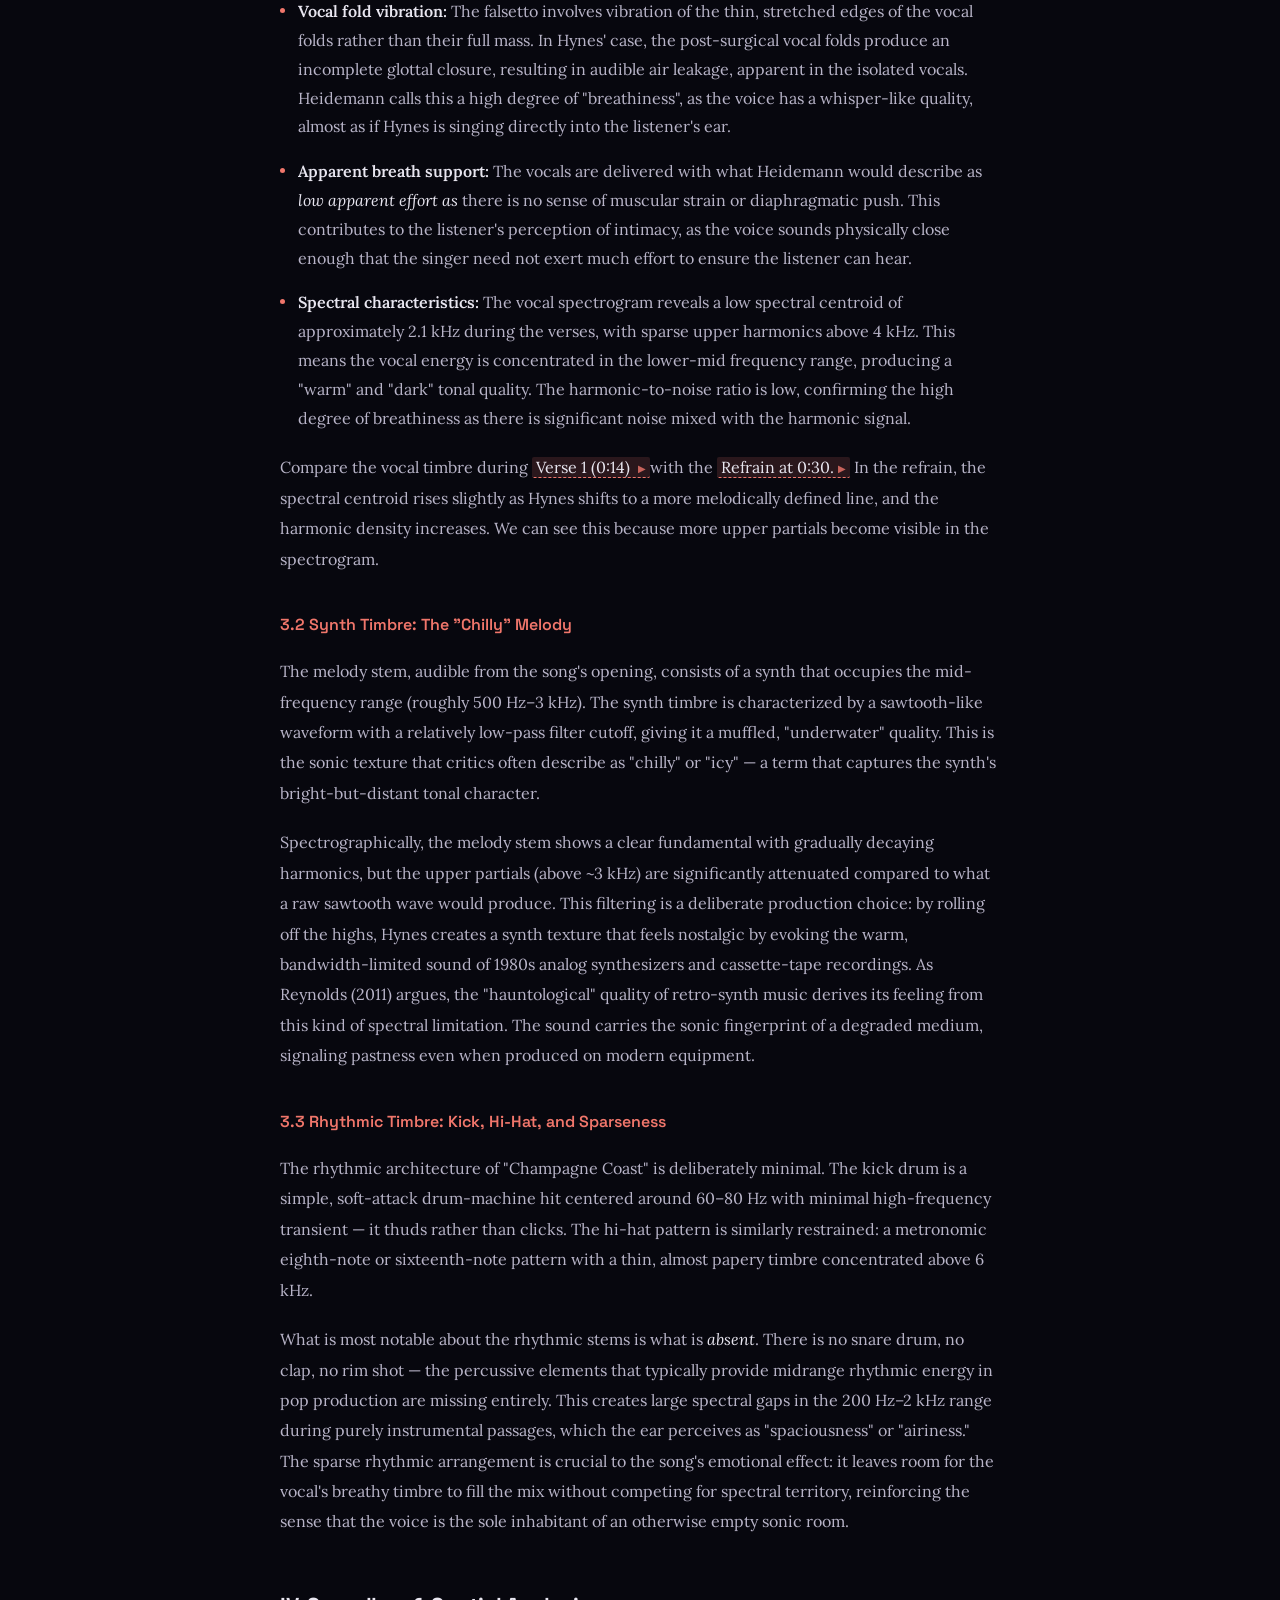
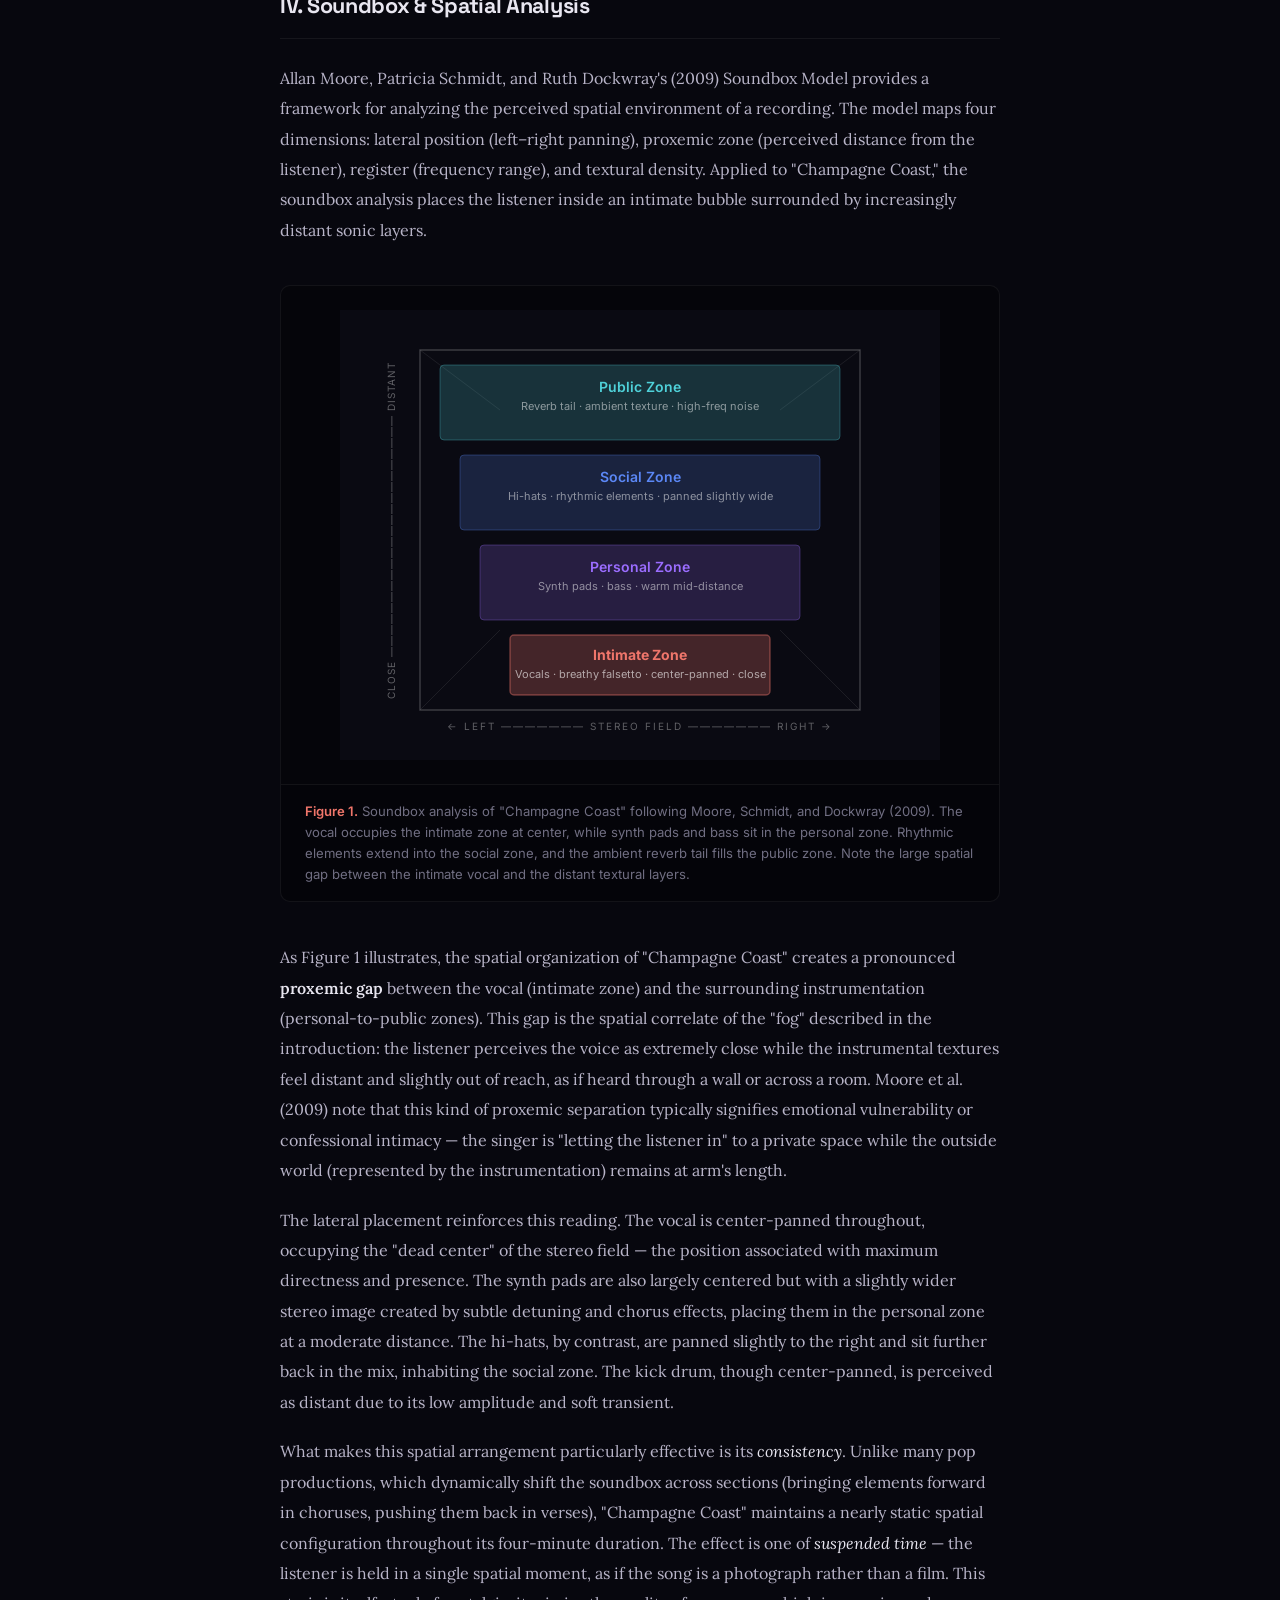
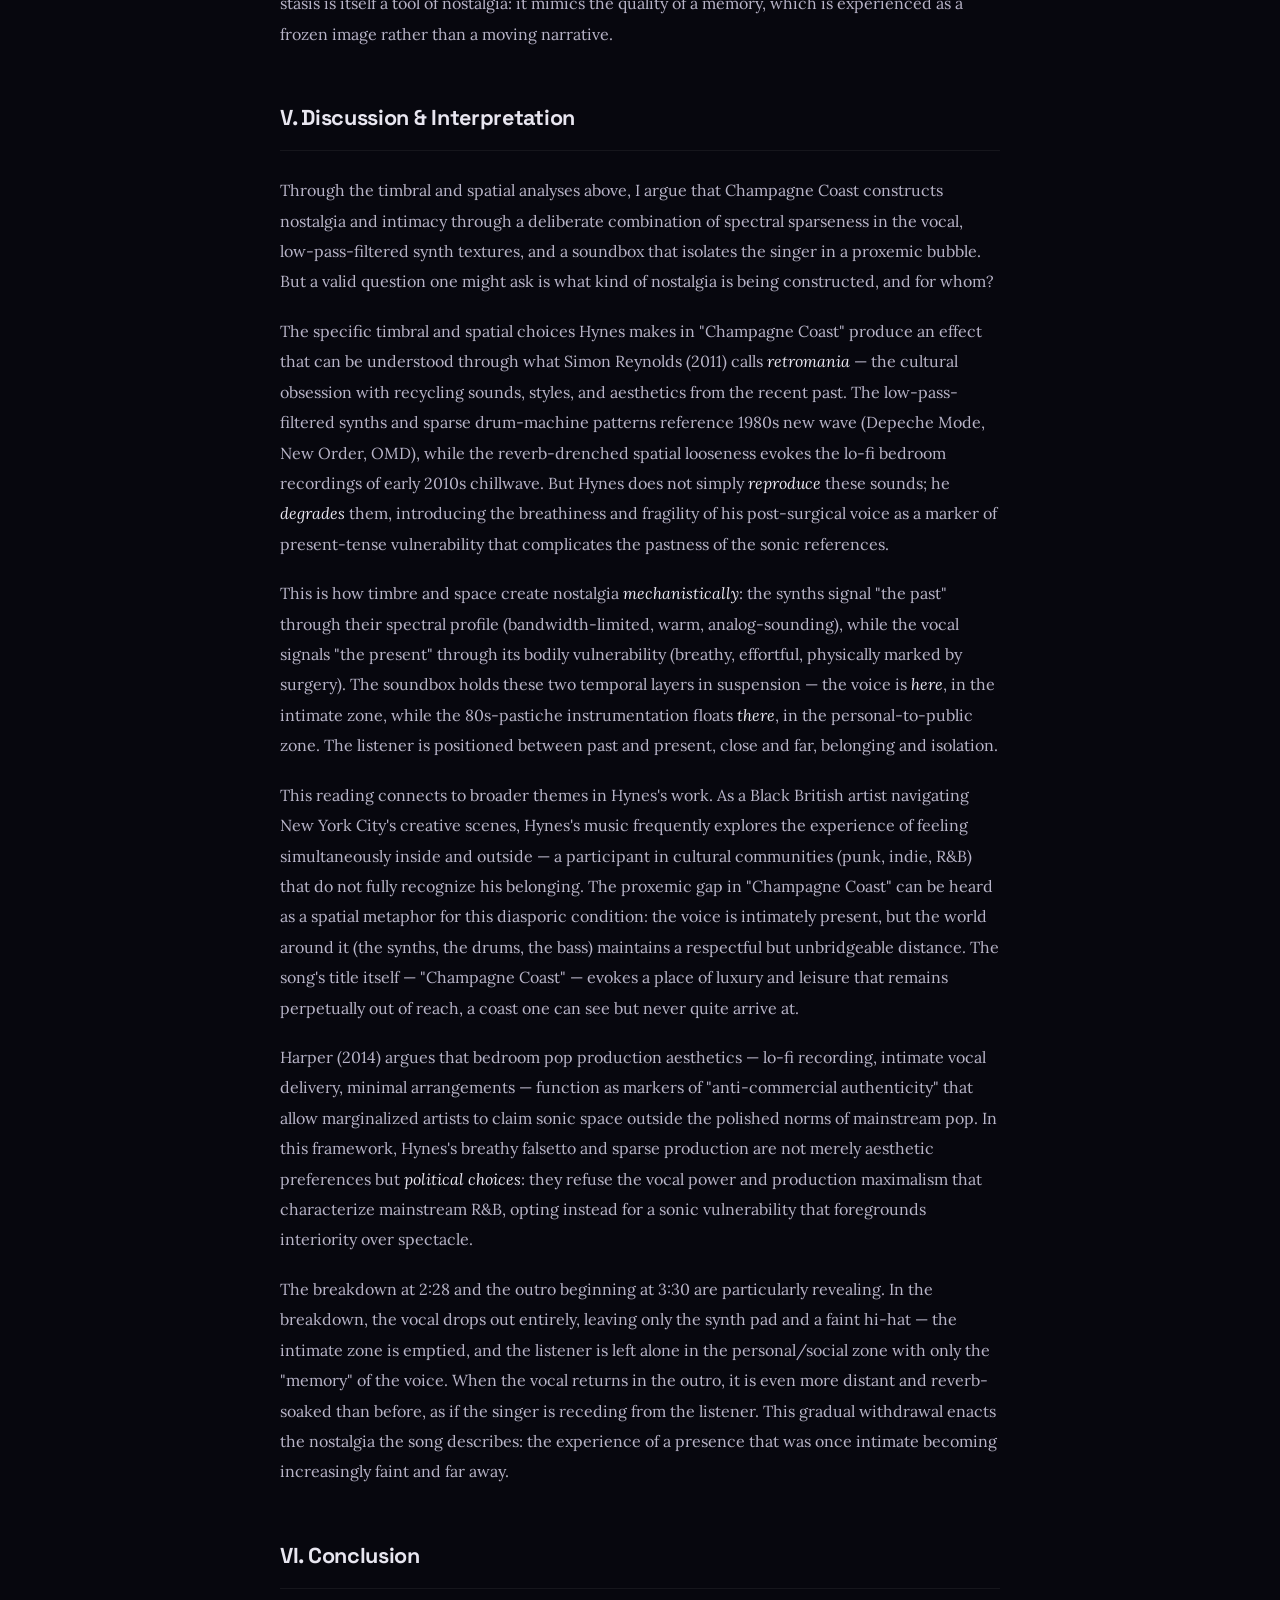
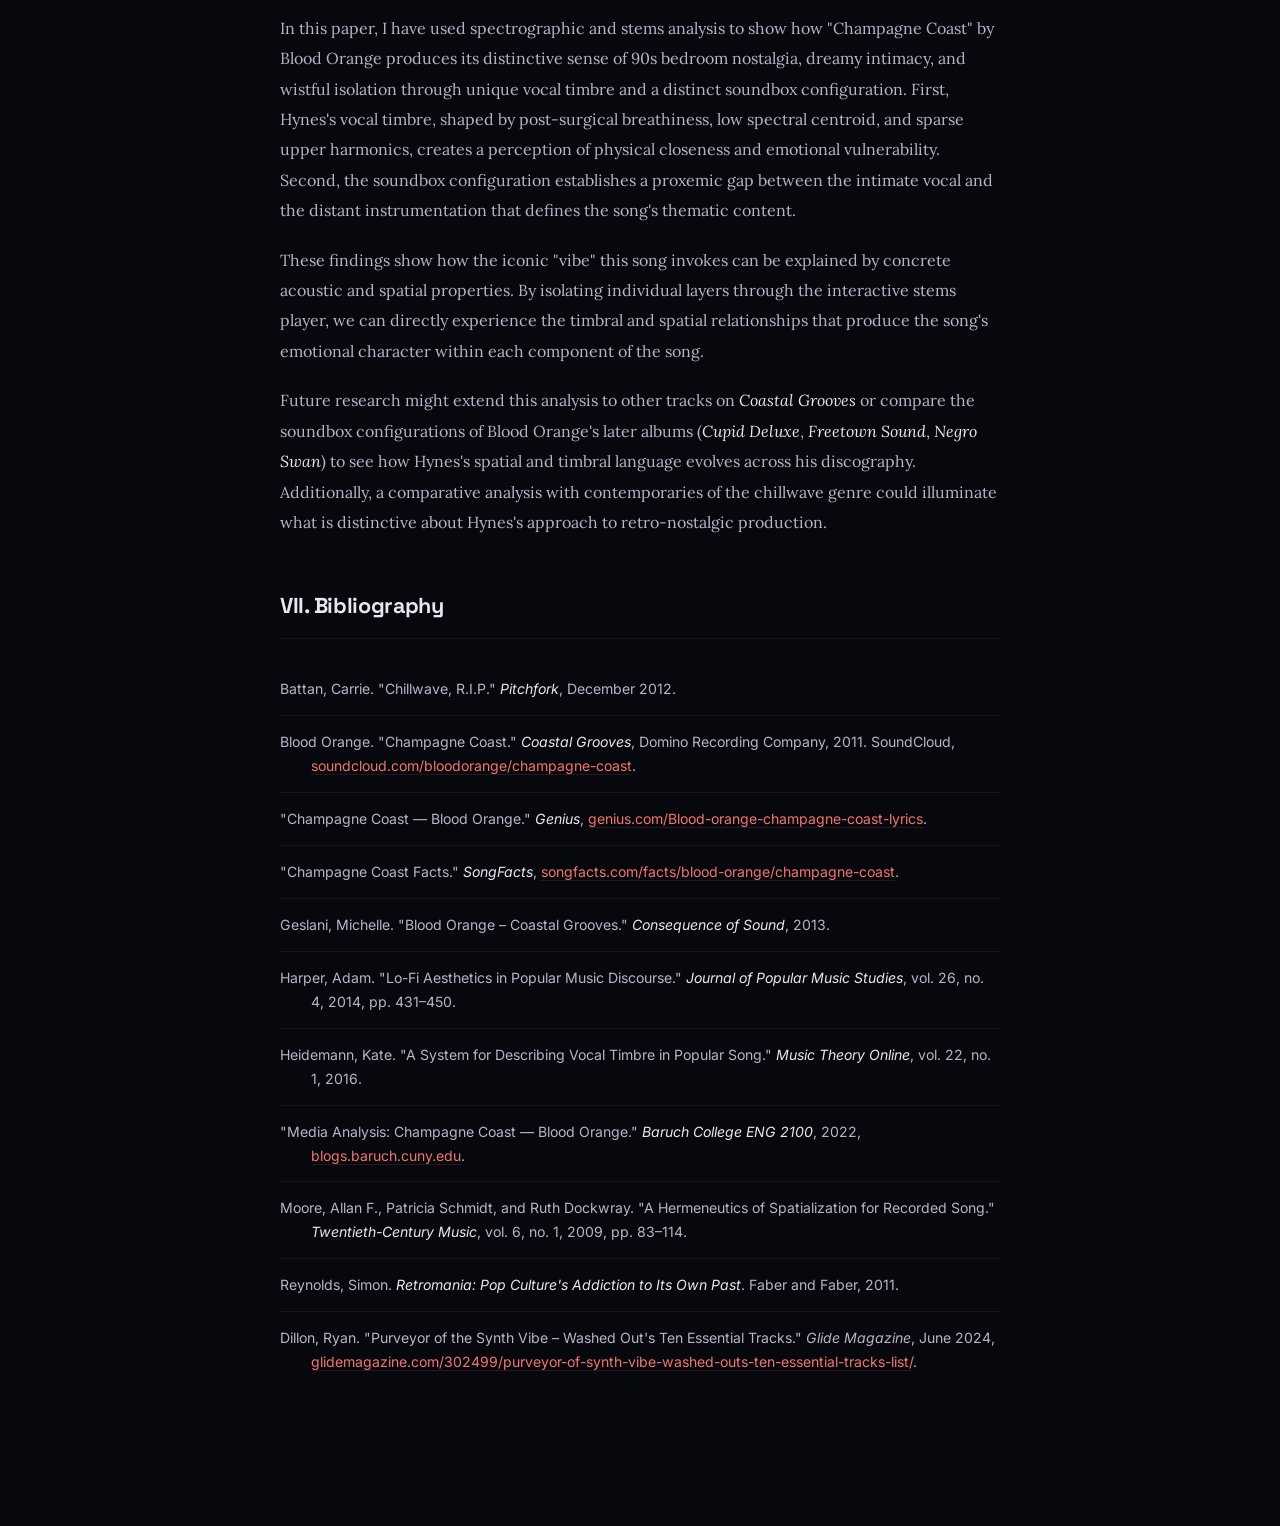
==== commit 3ca642e5: "docs: update report content via live site editor" ====
--- a/report.html
+++ b/report.html
@@ -1272,14 +1272,14 @@
     <!-- Section 1: Introduction -->
     <section class="report-section" id="section-intro">
       <h2 class="report-section__heading" contenteditable="false">I. Introduction</h2>
-      <div class="report-section__body" contenteditable="false" spellcheck="false"><div>"Champagne Coast" (2011), the closing track of Blood Orange's debut album Coastal Grooves, is a song that sounds like it was recorded in a half-remembered dream, with fog on the horizon and petrichor in the air. Produced and performed by Devonté Hynes, the track layers a breathy, fragile falsetto over sparse synth pads, skeletal drum-machine patterns, and a wandering bass line to produce something that feels nostalgic of both the 1980s and the 2010s. This nostalgia isn't just in the background, referenced through various acoustic elements, but rather constructed through specific timbral and spatial choices. This paper argues that the intimacy and nostalgia listeners perceive in "Champagne Coast" are not accidental byproducts of a lo-fi production but are rather the intentional results of a breathy vocal timbre with a low spectral centroid, and sparse upper harmonics, and a soundbox configuration that places the listener in an intimate proxemic zone while surrounding them with textural layers that diminish into a distant public zone.</div><div><br></div><div>By isolating the song into its five constituent stems, vocals, hi-hat, bass, melody, and kick,&nbsp; through VirtualDJ's Stems 2.0 technology, I investigate each component through spectrographic analysis. This report will use spectrographic analysis of Champagne Coast's stems to demonstrate how Hynes uses timbral "fog" and spatial looseness as tools to evoke feelings of identity, isolation, and longing.</div></div>
+      <div class="report-section__body" contenteditable="false" spellcheck="false"><div>"Champagne Coast" (2011), the closing track of Blood Orange's debut album Coastal Grooves, is a song that sounds like it was recorded in a half-remembered dream, with fog on the horizon and petrichor in the air. Produced and performed by Devonté Hynes, the track consists of a breathy, fragile falsetto over sparse synth pads, skeletal drum-machine patterns, and a wandering bass line. In Champagne Coast, Hynes has made something somehow feel nostalgic of both the 1980s and the 2010s, not just through the background acoustics, but rather through specific timbral and spatial choices. This paper argues that the intimacy and nostalgia listeners perceive in "Champagne Coast" are not accidental byproducts of a lo-fi production but are rather the intentional results of a breathy vocal timbre with a low spectral centroid, and sparse upper harmonics, and a soundbox configuration that places the listener in an intimate proxemic zone while surrounding them with textural layers that diminish into a distant public zone.</div><div><br></div><div>This analysis was aided by isolating Champagne Coast into its five constituent stems, vocals, hi-hat, bass, melody, and kick, through VirtualDJ's Stems 2.0 technology. The spectograms for each stems are used to visually demonstrate how Hynes uses timbral "fog" and spatial looseness as tools to evoke feelings of identity, isolation, and longing.</div></div>
     </section>
 
     <!-- Section 2: Context -->
     <section class="report-section" id="section-context">
       <h2 class="report-section__heading" contenteditable="false">II. Context &amp; Background</h2>
       <div class="report-section__body" contenteditable="false" spellcheck="false">
-        <p>Devonté Hynes is a British-born, New York-based musician, songwriter, and producer whose work as the sole member of Blood Orange has been described as a fusion of "80s-pastiche and modern chillwave" (Geslani, 2013). Born in Ilford, Essex to a Sierra Leonean father and Guyanese mother, Hynes's music is influenced by themes of racial identity, queerness, and belonging. Hynes expresses these themes through more than just his lyrics though; he goes one step further by allowing them to shape the production of his songs.</p><p>Before releasing his debut studio album Coastal Grooves, Hynes performed in the punk/rock band Test Icicles and recorded twee pop as Lightspeed Champion. His pivot to the work done as Blood Orange marked a dramatic shift from guitar-driven rock to synthesizer-heavy, R&amp;B-inflected pop, inspired by figures like Prince, Morrissey, and the Cocteau Twins.</p><p><span style="font-size: 1rem;">In 2010, Hynes underwent throat surgery that permanently altered his singing voice (SongFacts, n.d.), which shapes the unique vocal timbre <span class="audio-snippet-link" data-stems="vocals" data-start="54.4" data-end="62.2">heard in "Champagne Coast."</span>&nbsp;This means that the falsetto voice heard throughout the track is literally a physical necessity, but Hynes transforms it into a means of expression. As Heidemann (2016) states, vocal timbre is shaped by the interaction of vocal fold vibration, vocal tract configuration, and breath support, and Hynes's post-surgical voice exhibits a breathiness that results from incomplete glottal closure, hence why his voice sounds particularly intimate and vulnerable.</span></p><p>"Champagne Coast" was released at the height of the chillwave movement (spanning from 2009–2012), a microgenre characterized by lo-fi production, nostalgic synthesizer textures, and hazy, reverb-drenched vocals (Battan, 2012). Artists like Washed Out, Toro y Moi, and Neon Indian defined the style's sonic palette through the use warm analog synths, tape-degraded drum machines, and vocals buried deep in the mix [source]. However, Hynes engages with this aesthetic by doing more than just simply participating in the genre. While chillwave artists may strive to evoke a "summery" nostalgia, Blood Orange's nostalgia is more specific, as it references the post-punk and new wave of the early 1980s. Furthermore, Hynes uses his experience as a Black British immigrant in New York City to further personalize his sound by incorporating musical motifs from his childhood into his music.&nbsp;<span style="font-size: 1rem;">As Harper (2014) notes, bedroom pop and its adjacent genres function as spaces where marginalized artists can construct sonic worlds that "refuse the polished surfaces of mainstream pop," using lo-fi production values not as limitations but as markers of authenticity and interiority.</span></p><p>Methodology</p><p>The song was downloaded from SoundCloud as a .m4a file and separated into five stems (<span class="audio-snippet-link" data-stems="vocals" data-start="0.0" data-end="292.4">Vocals</span>, <span class="audio-snippet-link" data-stems="melody" data-start="0.0" data-end="292.4">Instruments/Melody</span>, <span class="audio-snippet-link" data-stems="bass" data-start="0.0" data-end="292.4">Bass</span>, <span class="audio-snippet-link" data-stems="kick" data-start="0.0" data-end="292.4">Kick</span>, <span class="audio-snippet-link" data-stems="hihat" data-start="0.0" data-end="292.4">Hi-Hat</span>) using VirtualDJ's Stems 2.0 engine, which uses time-frequency masking for source separation. Each stem was then imported into Sonic Visualiser for spectral analysis. The interactive website was built to allow real-time spectrogram and waveform visualization of each stem independently and in combination.</p><p>Spectral centroid, harmonic-to-noise ratio (HNR), and formant structure were estimated from the spectrographic data.</p><p>Spatial analysis follows Moore, Schmidt, and Dockwray's (2009) Soundbox Model.</p>
+        <p>Devonté Hynes is a British-born, New York-based musician, songwriter, and producer whose work as the sole member of Blood Orange has been described as a fusion of "80s-pastiche and modern chillwave" (Geslani, 2013). Born in Ilford, Essex to a Sierra Leonean father and Guyanese mother, Hynes's music is influenced by themes of racial identity, queerness, and belonging. Hynes expresses these themes through more than just his lyrics though; he goes one step further by allowing them to shape the production of his songs.</p><p>Before releasing his debut studio album Coastal Grooves, Hynes performed in the punk/rock band Test Icicles and recorded twee pop as Lightspeed Champion. His stylistic pivot as Blood Orange marked a dramatic shift from guitar-driven rock to synthesizer-heavy, R&amp;B-inflected pop, citi by figures like Prince, Morrissey, and the Cocteau Twins.</p><p><span style="font-size: 1rem;">In 2010, Hynes underwent throat surgery that permanently altered his singing voice (SongFacts, n.d.), which shapes the unique vocal timbre <span class="audio-snippet-link" data-stems="vocals" data-start="54.4" data-end="62.2">heard in "Champagne Coast."</span>&nbsp;This means that the falsetto voice heard throughout the track is literally a physical necessity, but Hynes transforms it into a means of expression. As Heidemann (2016) states, vocal timbre is shaped by the interaction of vocal fold vibration, vocal tract configuration, and breath support, and Hynes's post-surgical voice exhibits a breathiness that results from incomplete glottal closure, hence why his voice sounds particularly intimate and vulnerable.</span></p><p>"Champagne Coast" was released at the height of the chillwave movement, spanning from 2009–2012. Chillwave is a microgenre characterized by lo-fi production, nostalgic synthesizer textures, and hazy, reverb-drenched vocals (Battan, 2012). Artists like Washed Out, Toro y Moi, and Neon Indian defined the style's sonic palette through the use of warm analog synths, tape-degraded drum machines, and vocals buried deep in the mix (Dillon, 2024). However, Hynes engages with this aesthetic by doing more than just simply participating in the genre. While chillwave artists may strive to evoke a "summery" nostalgia, Blood Orange's nostalgia is more specific, as it references the post-punk and new wave of the early 1980s. Furthermore, Hynes uses his experience as a Black British immigrant in New York City to further personalize his sound by incorporating musical motifs from his childhood into his music.&nbsp;<span style="font-size: 1rem;">As Harper (2014) notes, bedroom pop and its adjacent genres function as spaces where marginalized artists can construct sonic worlds that "refuse the polished surfaces of mainstream pop," using lo-fi production values not as limitations but as markers of authenticity and interiority.</span></p><p>Methodology</p><p>The song was downloaded from SoundCloud as a .m4a file and separated into five stems (<span class="audio-snippet-link" data-stems="vocals" data-start="0.0" data-end="292.4">Vocals</span>, <span class="audio-snippet-link" data-stems="melody" data-start="0.0" data-end="292.4">Instruments/Melody</span>, <span class="audio-snippet-link" data-stems="bass" data-start="0.0" data-end="292.4">Bass</span>, <span class="audio-snippet-link" data-stems="kick" data-start="0.0" data-end="292.4">Kick</span>, <span class="audio-snippet-link" data-stems="hihat" data-start="0.0" data-end="292.4">Hi-Hat</span>) using VirtualDJ's Stems 2.0 engine, which uses time-frequency masking for source separation. Each stem was then imported into Sonic Visualiser for spectral analysis. The interactive website was built to allow real-time spectrogram and waveform visualization of each stem independently and in combination.</p><p>Spectral centroid, harmonic-to-noise ratio (HNR), and formant structure were estimated from the spectrographic data.</p><p>Spatial analysis follows Moore, Schmidt, and Dockwray's (2009) Soundbox Model.</p>
       </div>
     </section>
 
@@ -1382,20 +1382,22 @@
     <section class="report-section" id="section-discussion">
       <h2 class="report-section__heading" contenteditable="false">V. Discussion &amp; Interpretation</h2>
       <div class="report-section__body" contenteditable="false" spellcheck="false">
-        <p>Through the timbral and spatial analyses above, I argue that Champagne Coast constructs nostalgia and intimacy through a deliberate combination of spectral sparseness in the vocal, low-pass-filtered synth textures, and a soundbox that isolates the singer in a proxemic bubble. But a valid question to ask is what kind of nostalgia is being constructed, and for whom?
-        </p>
-        <p>
-          The specific timbral and spatial choices Hynes makes in "Champagne Coast" produce an effect that can be understood through what Simon Reynolds (2011) calls retromania, which is&nbsp;the cultural obsession with recycling sounds, styles, and aesthetics from the recent past. The low-pass-filtered synths and sparse drum-machine patterns reference 1980s new wave (Depeche Mode, New Order, OMD), while the reverb-drenched spatial looseness evokes the lo-fi bedroom recordings of early 2010s chillwave. But Hynes does not simply reproduce these sounds, but rather degrades them, using the breathiness and fragility of his post-surgical voice as a marker of present-tense vulnerability that complicates the pastness of the sonic references.</p>
-        <p>In Champagne Coast, timbre and space create nostalgia;&nbsp;the synths signal "the past" through their spectral profile (bandwidth-limited, warm, analog-sounding), while the vocal signals "the present" through its bodily vulnerability (breathy, effortful, physically marked by surgery). The soundbox holds these two temporal layers in suspension — the voice is <em>here</em>, in the intimate zone, while the 80s-pastiche instrumentation floats <em>there</em>, in the personal-to-public zone. The listener is positioned between past and present, close and far, belonging and isolation.
-        </p>
-        <p>
-          This reading connects to broader themes in Hynes's work. As a Black British artist navigating New York City's creative scenes, Hynes's music frequently explores the experience of feeling simultaneously inside and outside, as he is a participant in cultural communities (punk, indie, R&amp;B) that do not fully recognize his belonging. The proxemic gap in "Champagne Coast" can be heard as a spatial metaphor for this diasporic condition as the voice is intimately present, but the world around it (the synths, the drums, the bass) maintains a respectful but unbridgeable distance. The song's title itself, "Champagne Coast", evokes a place of luxury and leisure that remains perpetually out of reach, a coast one can see but never quite arrive at.
-        </p>
-        <p>
-          Harper (2014) argues that bedroom pop production aesthetics, like lo-fi recording, intimate vocal delivery, minimal arrangements, function as markers of "anti-commercial authenticity" that allow marginalized artists to claim sonic space outside the polished norms of mainstream pop. In this framework, Hynes's breathy falsetto and sparse production are not merely aesthetic preferences but <font color="#e8e6f0">intentional choices</font>&nbsp;that refuse the vocal power and production maximalism that characterize mainstream R&amp;B, opting instead for a sonic vulnerability that foregrounds interiority over spectacle.
-        </p>
-        <p>
-          The <span class="audio-snippet-link" data-stems="vocals,hihat,bass,melody,kick" data-start="148.3" data-end="180.5">breakdown at 2:28</span> and the outro<span class="audio-snippet-link" data-stems="vocals,hihat,bass,melody,kick" data-start="210" data-end="281.1">&nbsp;beginning at 3:30</span> are particularly revealing. In the breakdown, the vocal drops out entirely, leaving only the synth pad and a faint hi-hat, meaning the intimate zone is emptied, and the listener is left alone in the personal/social zone with only a "memory" of the voice. When the vocal returns in the outro, it is even more distant and reverb-soaked than before, as if the singer is receding from the listener. This gradual withdrawal enacts the nostalgia the song describes: the experience of a presence that was once intimate becoming increasingly faint and far away.
+        <p>Through the timbral and spatial analyses above, I argue that Champagne Coast constructs nostalgia and intimacy through a deliberate combination of spectral sparseness in the vocal, low-pass-filtered synth textures, and a soundbox that isolates the singer in a proxemic bubble. But a valid question one might ask is what kind of nostalgia is being constructed, and for whom?
+        </p>
+        <p>
+          The specific timbral and spatial choices Hynes makes in "Champagne Coast" produce an effect that can be understood through what Simon Reynolds (2011) calls <em>retromania</em> — the cultural obsession with recycling sounds, styles, and aesthetics from the recent past. The low-pass-filtered synths and sparse drum-machine patterns reference 1980s new wave (Depeche Mode, New Order, OMD), while the reverb-drenched spatial looseness evokes the lo-fi bedroom recordings of early 2010s chillwave. But Hynes does not simply <em>reproduce</em> these sounds; he <em>degrades</em> them, introducing the breathiness and fragility of his post-surgical voice as a marker of present-tense vulnerability that complicates the pastness of the sonic references.
+        </p>
+        <p>
+          This is how timbre and space create nostalgia <em>mechanistically</em>: the synths signal "the past" through their spectral profile (bandwidth-limited, warm, analog-sounding), while the vocal signals "the present" through its bodily vulnerability (breathy, effortful, physically marked by surgery). The soundbox holds these two temporal layers in suspension — the voice is <em>here</em>, in the intimate zone, while the 80s-pastiche instrumentation floats <em>there</em>, in the personal-to-public zone. The listener is positioned between past and present, close and far, belonging and isolation.
+        </p>
+        <p>
+          This reading connects to broader themes in Hynes's work. As a Black British artist navigating New York City's creative scenes, Hynes's music frequently explores the experience of feeling simultaneously inside and outside — a participant in cultural communities (punk, indie, R&amp;B) that do not fully recognize his belonging. The proxemic gap in "Champagne Coast" can be heard as a spatial metaphor for this diasporic condition: the voice is intimately present, but the world around it (the synths, the drums, the bass) maintains a respectful but unbridgeable distance. The song's title itself — "Champagne Coast" — evokes a place of luxury and leisure that remains perpetually out of reach, a coast one can see but never quite arrive at.
+        </p>
+        <p>
+          Harper (2014) argues that bedroom pop production aesthetics — lo-fi recording, intimate vocal delivery, minimal arrangements — function as markers of "anti-commercial authenticity" that allow marginalized artists to claim sonic space outside the polished norms of mainstream pop. In this framework, Hynes's breathy falsetto and sparse production are not merely aesthetic preferences but <em>political choices</em>: they refuse the vocal power and production maximalism that characterize mainstream R&amp;B, opting instead for a sonic vulnerability that foregrounds interiority over spectacle.
+        </p>
+        <p>
+          The breakdown at 2:28 and the outro beginning at 3:30 are particularly revealing. In the breakdown, the vocal drops out entirely, leaving only the synth pad and a faint hi-hat — the intimate zone is emptied, and the listener is left alone in the personal/social zone with only the "memory" of the voice. When the vocal returns in the outro, it is even more distant and reverb-soaked than before, as if the singer is receding from the listener. This gradual withdrawal enacts the nostalgia the song describes: the experience of a presence that was once intimate becoming increasingly faint and far away.
         </p>
       </div>
     </section>
@@ -1404,7 +1406,10 @@
     <section class="report-section" id="section-conclusion">
       <h2 class="report-section__heading" contenteditable="false">VI. Conclusion</h2>
       <div class="report-section__body" contenteditable="false" spellcheck="false">
-        <p>This paper's spectrographic and stems analysis of "Champagne Coast" by Blood Orange demonstrates how this track is able to create a unique nostalgic vibe associated with the 90s bedroom pop aesthetic. This is done through the unique timbral qualities of Hynes vocals, defined by breathiness due to post-surgery, low spectral centroid, and lack of upper harmonics, create an impression of physical closeness and intimacy. Second, the soundbox configuration of the track creates an interesting relationship between the instrumentals and the vocals that represent its central theme.</p><p><span style="font-size: 1rem;">Overall, this analysis demonstrates how the iconic "vibe" created by this track may be understood through the specific acoustic and spatial features. By breaking down the track into separate layers using the interactive stems player, one can understand how the timbral and spatial relationships contribute to the song's emotional character.</span></p><p>Further studies could be conducted to explore other songs from the same album, as well as to analyze the soundbox configuration of Blood Orange's newer works, such as Cupid Deluxe, Freetown Sound, and Negro Swan, to examine how Hynes's spatial and timbral language evolves. Comparative analysis with other producers active in the chillwave scene would help to define what sets Hynes apart from other artists working in retro-nostalgic music genres.</p>
+        <p>
+          In this paper, I have used spectrographic and stems analysis to show how "Champagne Coast" by Blood Orange produces its distinctive sense of 90s bedroom nostalgia, dreamy intimacy, and wistful isolation through unique vocal timbre and a distinct soundbox configuration. First, Hynes's vocal timbre, shaped by post-surgical breathiness, low spectral centroid, and sparse upper harmonics, creates a perception of physical closeness and emotional vulnerability. Second, the soundbox configuration establishes a proxemic gap between the intimate vocal and the distant instrumentation that defines the song's thematic content.
+        </p>
+        <p>These findings show how the iconic "vibe" this song invokes can be explained by concrete acoustic and spatial properties. By isolating individual layers through the interactive stems player, we can directly experience the timbral and spatial relationships that produce the song's emotional character within each component of the song.</p><p><span style="font-size: 1rem;">Future research might extend this analysis to other tracks on </span><em style="font-size: 1rem;">Coastal Grooves</em><span style="font-size: 1rem;"> or compare the soundbox configurations of Blood Orange's later albums (</span><em style="font-size: 1rem;">Cupid Deluxe</em><span style="font-size: 1rem;">, </span><em style="font-size: 1rem;">Freetown Sound</em><span style="font-size: 1rem;">, </span><em style="font-size: 1rem;">Negro Swan</em><span style="font-size: 1rem;">) to see how Hynes's spatial and timbral language evolves across his discography. Additionally, a comparative analysis with contemporaries of the chillwave genre could illuminate what is distinctive about Hynes's approach to retro-nostalgic production.</span></p>
       </div>
     </section>
 
@@ -1422,7 +1427,7 @@
           <li>Heidemann, Kate. "A System for Describing Vocal Timbre in Popular Song." <em>Music Theory Online</em>, vol. 22, no. 1, 2016.</li>
           <li>"Media Analysis: Champagne Coast — Blood Orange." <em>Baruch College ENG 2100</em>, 2022, <a href="https://blogs.baruch.cuny.edu/eng2100fa22perry/?p=887" target="_blank" rel="noopener">blogs.baruch.cuny.edu</a>.</li>
           <li>Moore, Allan F., Patricia Schmidt, and Ruth Dockwray. "A Hermeneutics of Spatialization for Recorded Song." <em>Twentieth-Century Music</em>, vol. 6, no. 1, 2009, pp. 83–114.</li>
-          <li>Reynolds, Simon. <em>Retromania: Pop Culture's Addiction to Its Own Past</em>. Faber and Faber, 2011.</li>
+          <li>Reynolds, Simon. <em>Retromania: Pop Culture's Addiction to Its Own Past</em>. Faber and Faber, 2011.</li><li>Dillon, Ryan. "Purveyor of the Synth Vibe – Washed Out's Ten Essential Tracks." <i data-path-to-node="1" data-index-in-node="80">Glide Magazine</i>, June 2024, <response-element class="" ng-version="0.0.0-PLACEHOLDER"><!----><!----><!----><!----><!----><!----><!----><!----><!----><!----><!----><!----><!----><!----><!----><!----><!----><!----><!----><!----><!----><!----><!----><!----><!----><!----><!----><!----><!----><!----><link-block _nghost-ng-c872387312="" class="ng-star-inserted"><!----><!----><a _ngcontent-ng-c872387312="" target="_blank" rel="noopener" externallink="" _nghost-ng-c601438958="" jslog="197247;track:generic_click,impression,attention;BardVeMetadataKey:[[&quot;r_d7400a8c20d0a051&quot;,&quot;c_6bfd72111879186b&quot;,null,&quot;rc_bbc8c1c1dd628a26&quot;,null,null,&quot;&quot;,null,1,null,null,1,0]]" href="" class="ng-star-inserted" data-hveid="0" decode-data-ved="1" data-ved="0CAAQ_4QMahcKEwjA68TNw7CUAxUAAAAAHQAAAAAQVQ">glidemagazine.com/302499/purveyor-of-synth-vibe-washed-outs-ten-essential-tracks-list/</a><!----></link-block><!----><!----><!----><!----><!----><!----><!----><!----><!----><!----><!----><!----><!----><!----><!----><!----><!----><!----><!----><!----><!----><!----><!----><!----><!----><!----><!----><!----><!----><!----><!----><!----><!----><!----><!----><!----><!----><!----><!----><!----><!----><!----><!----><!----><!----><!----><!----><!----><!----></response-element>.</li>
         </ul>
       </div>
     </section>
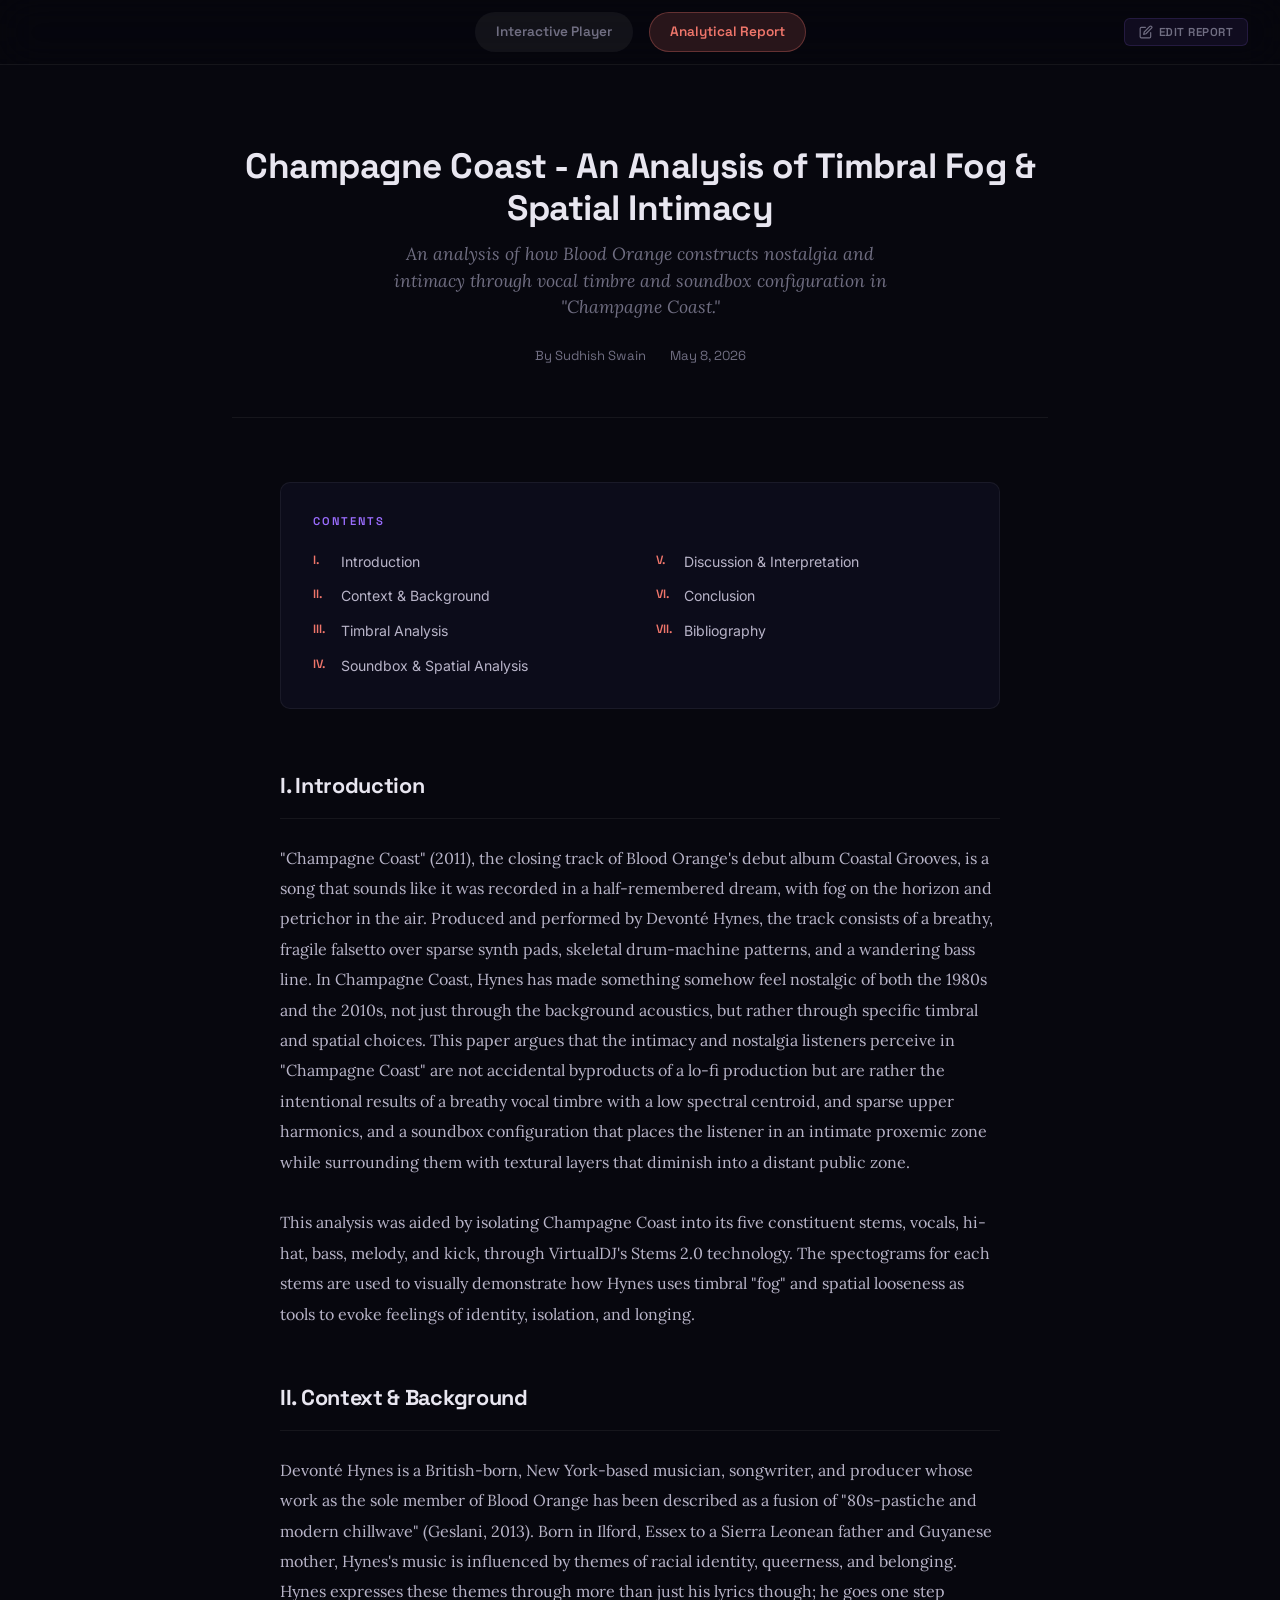
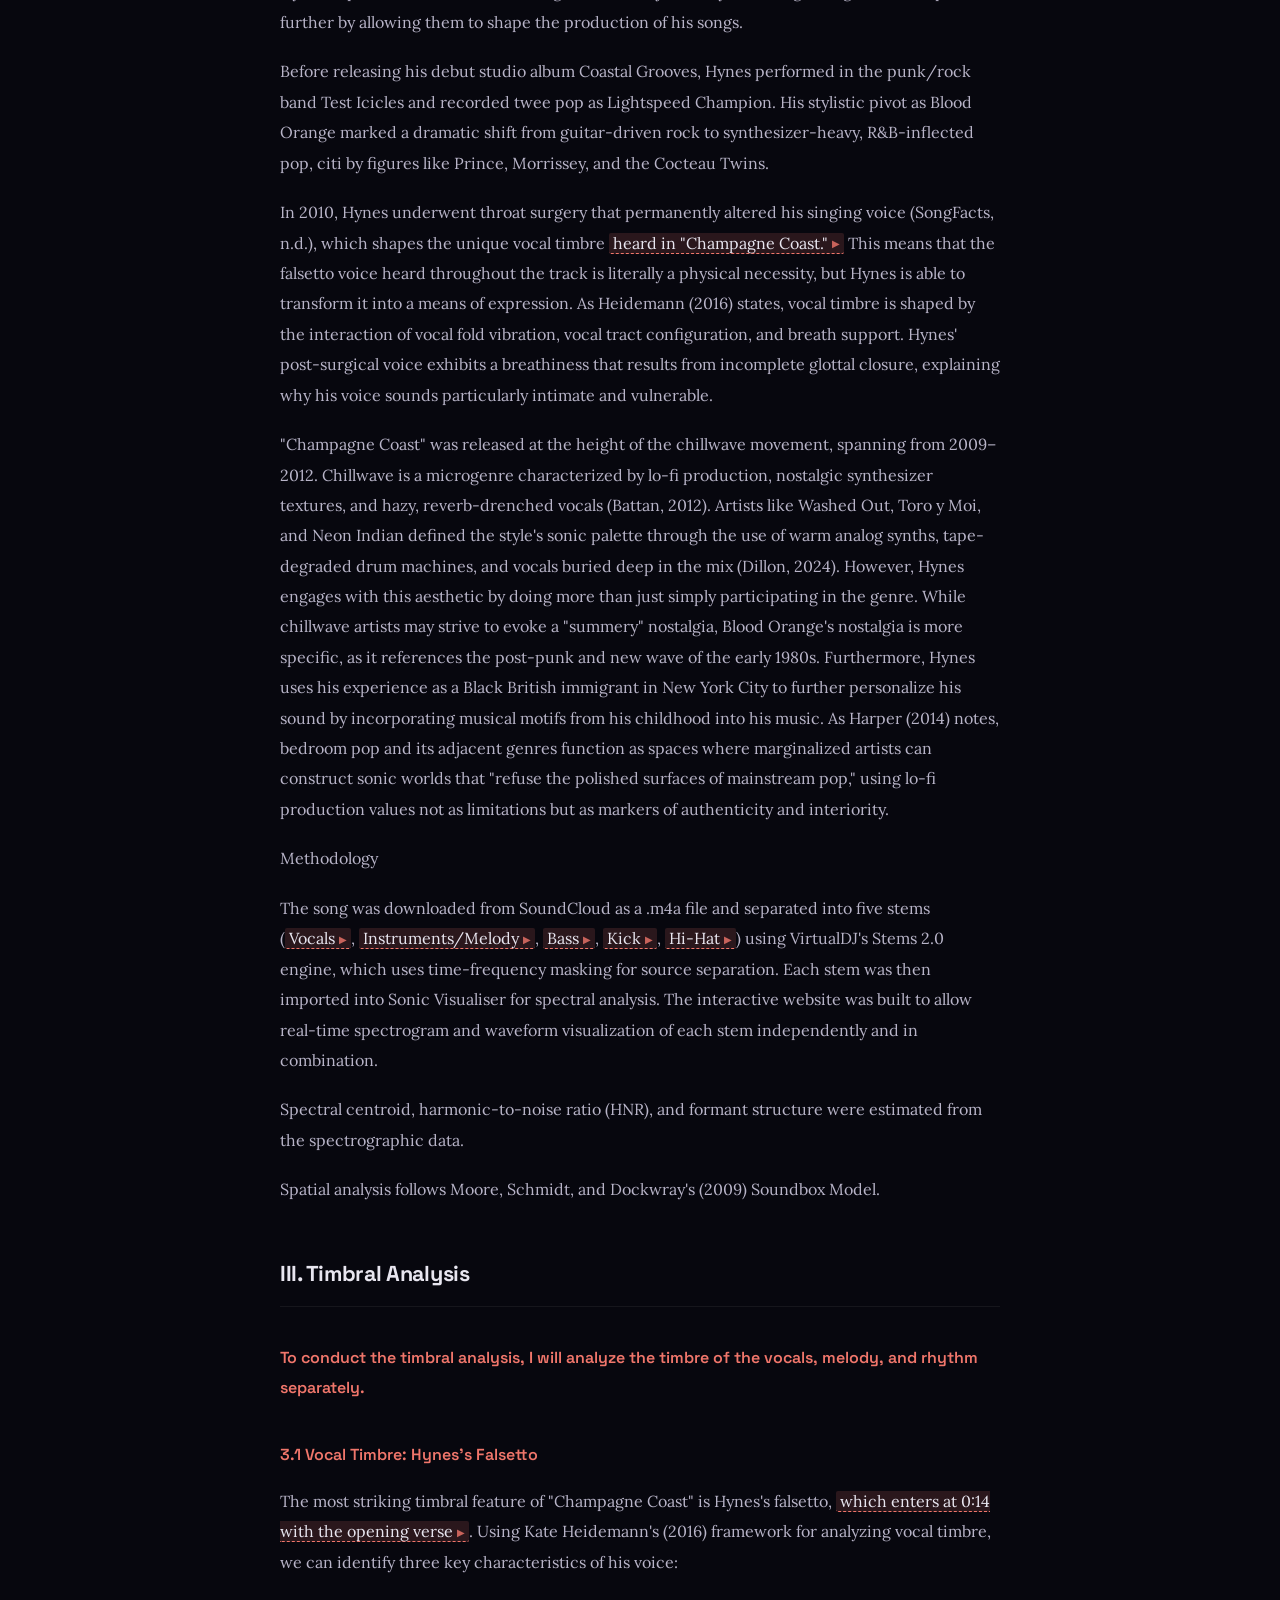
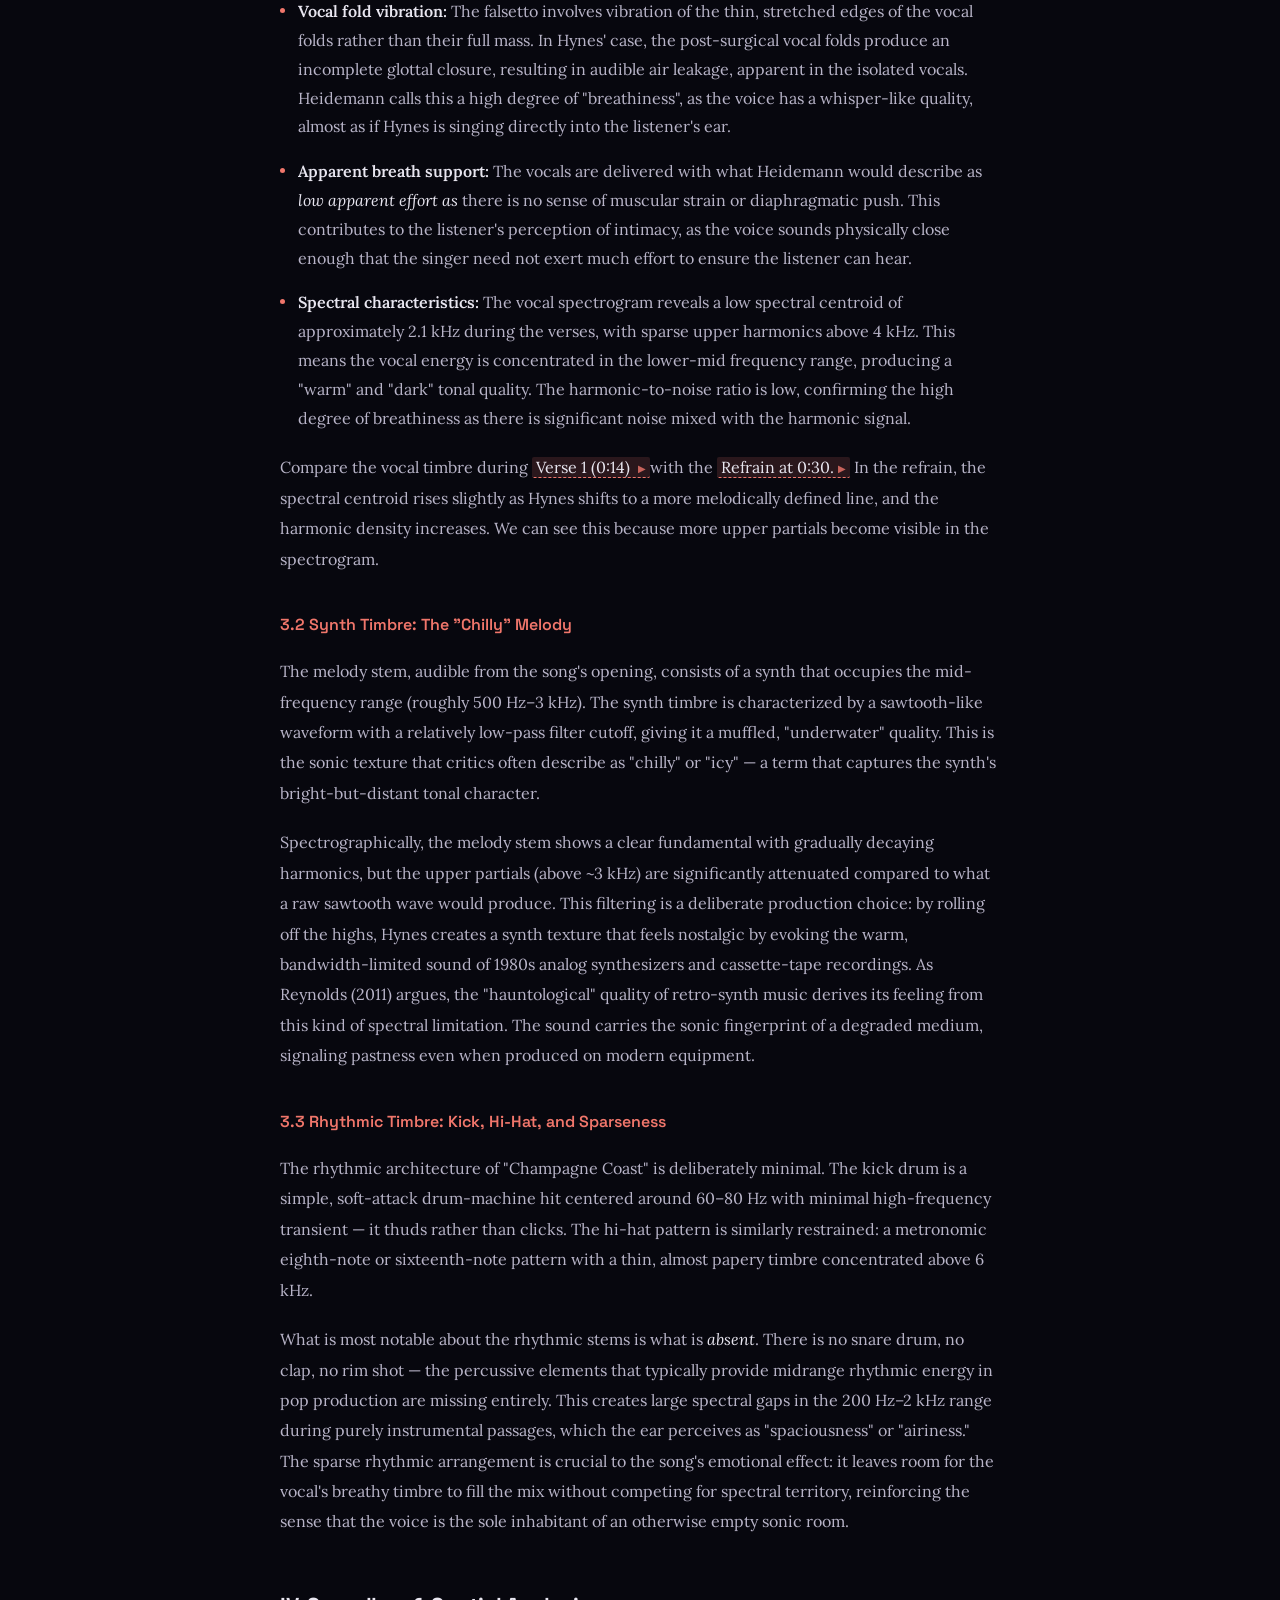
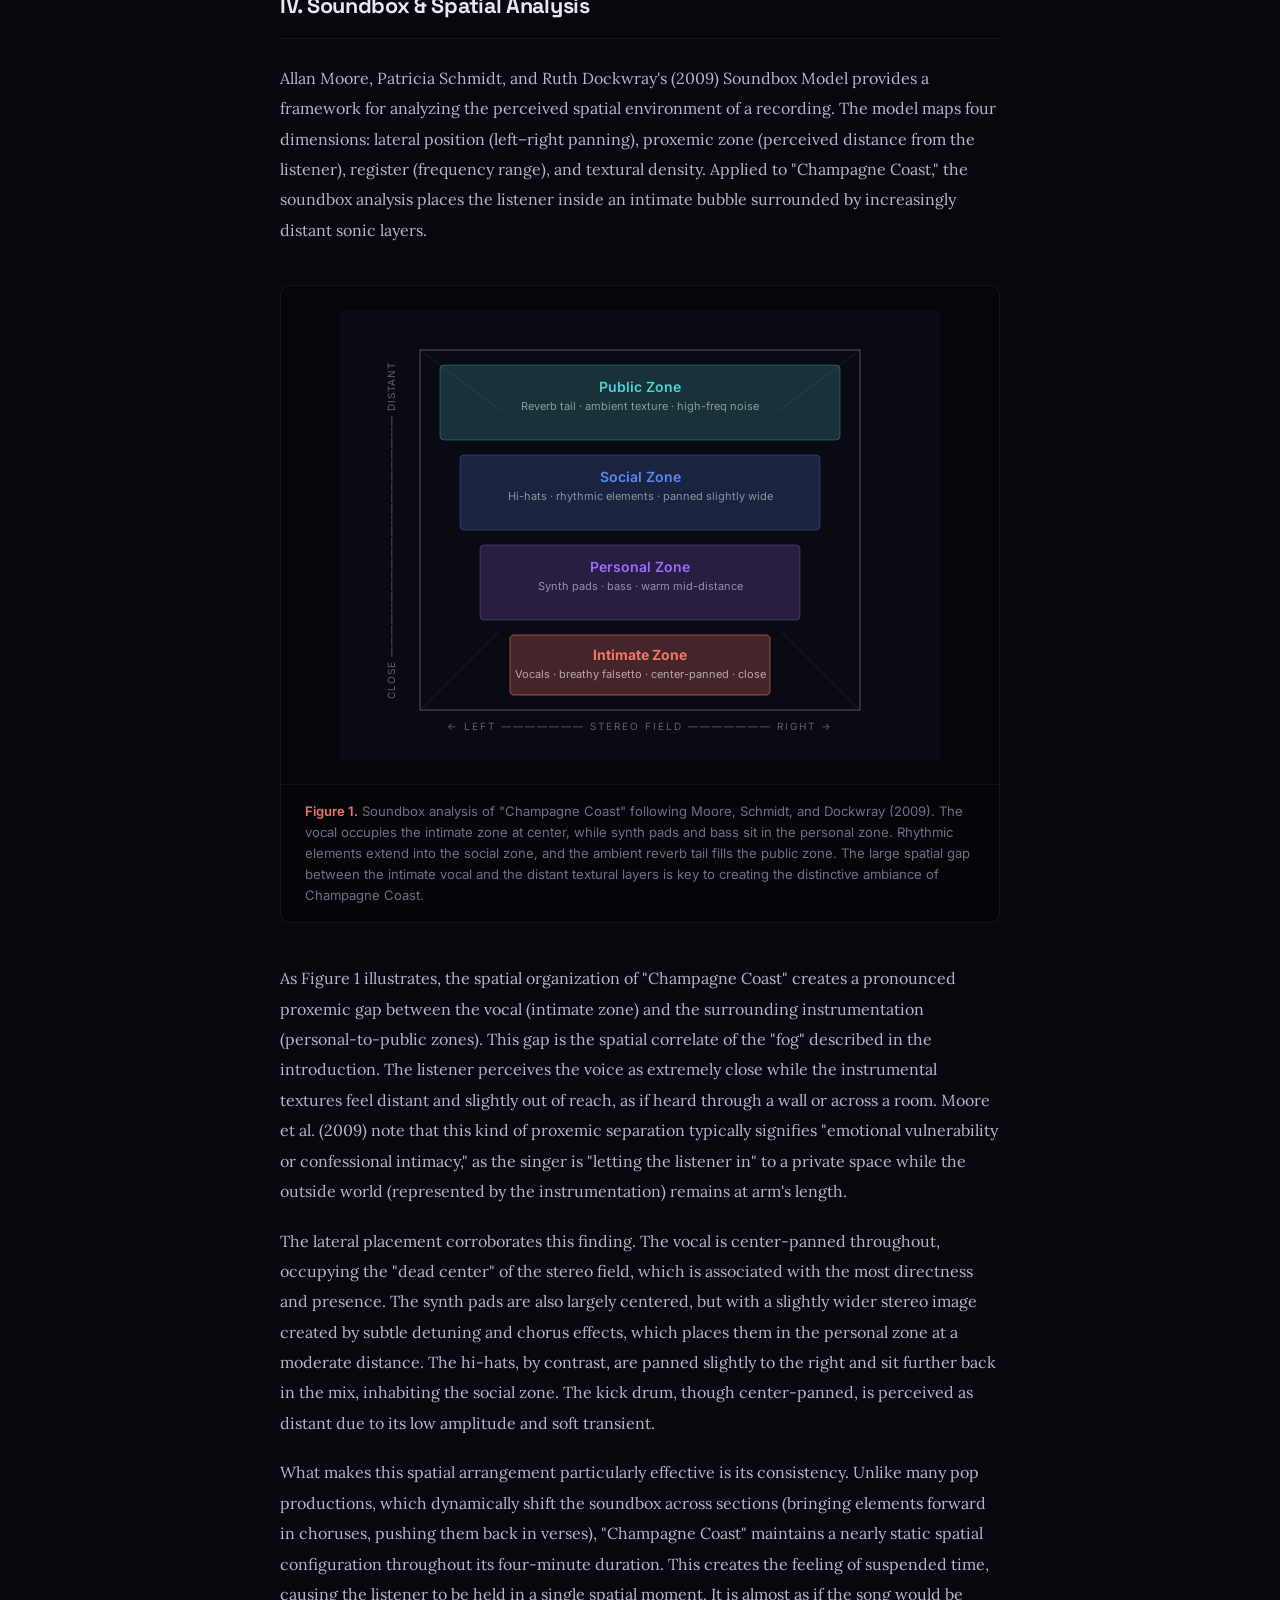
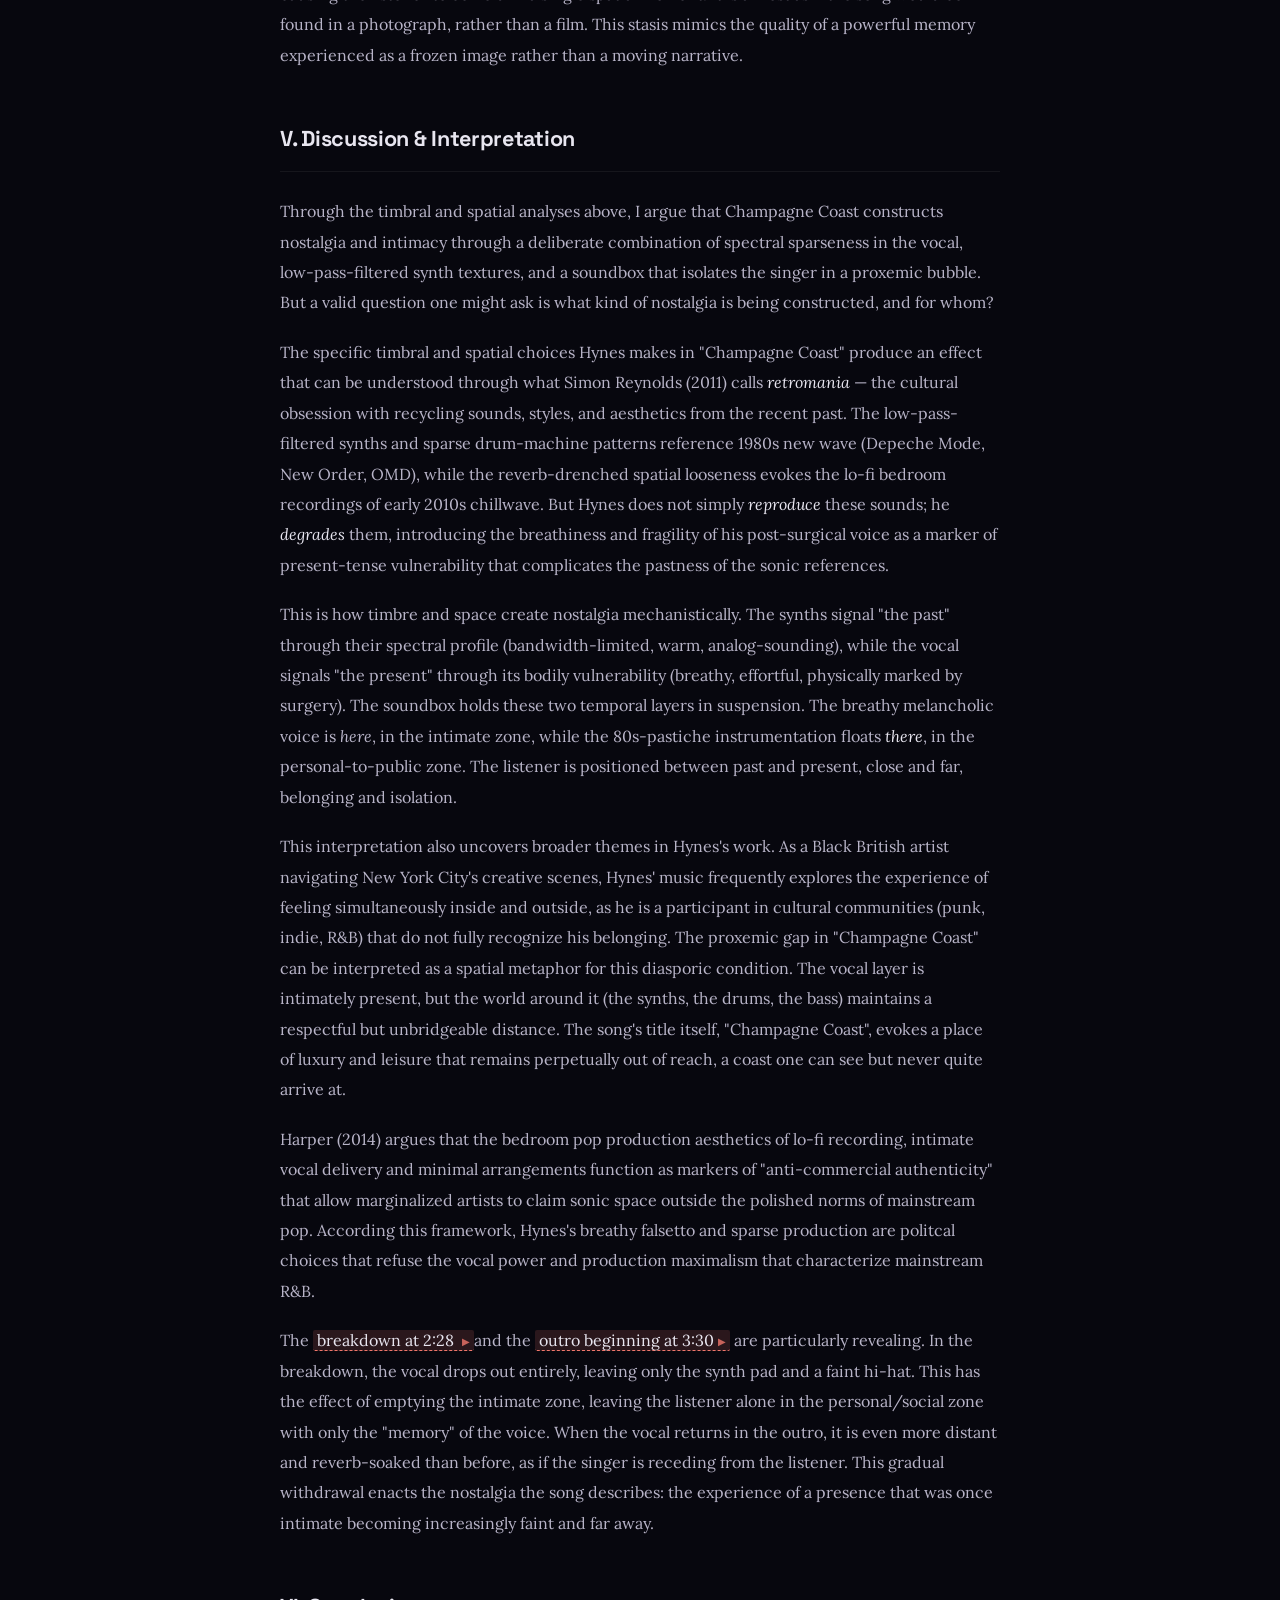
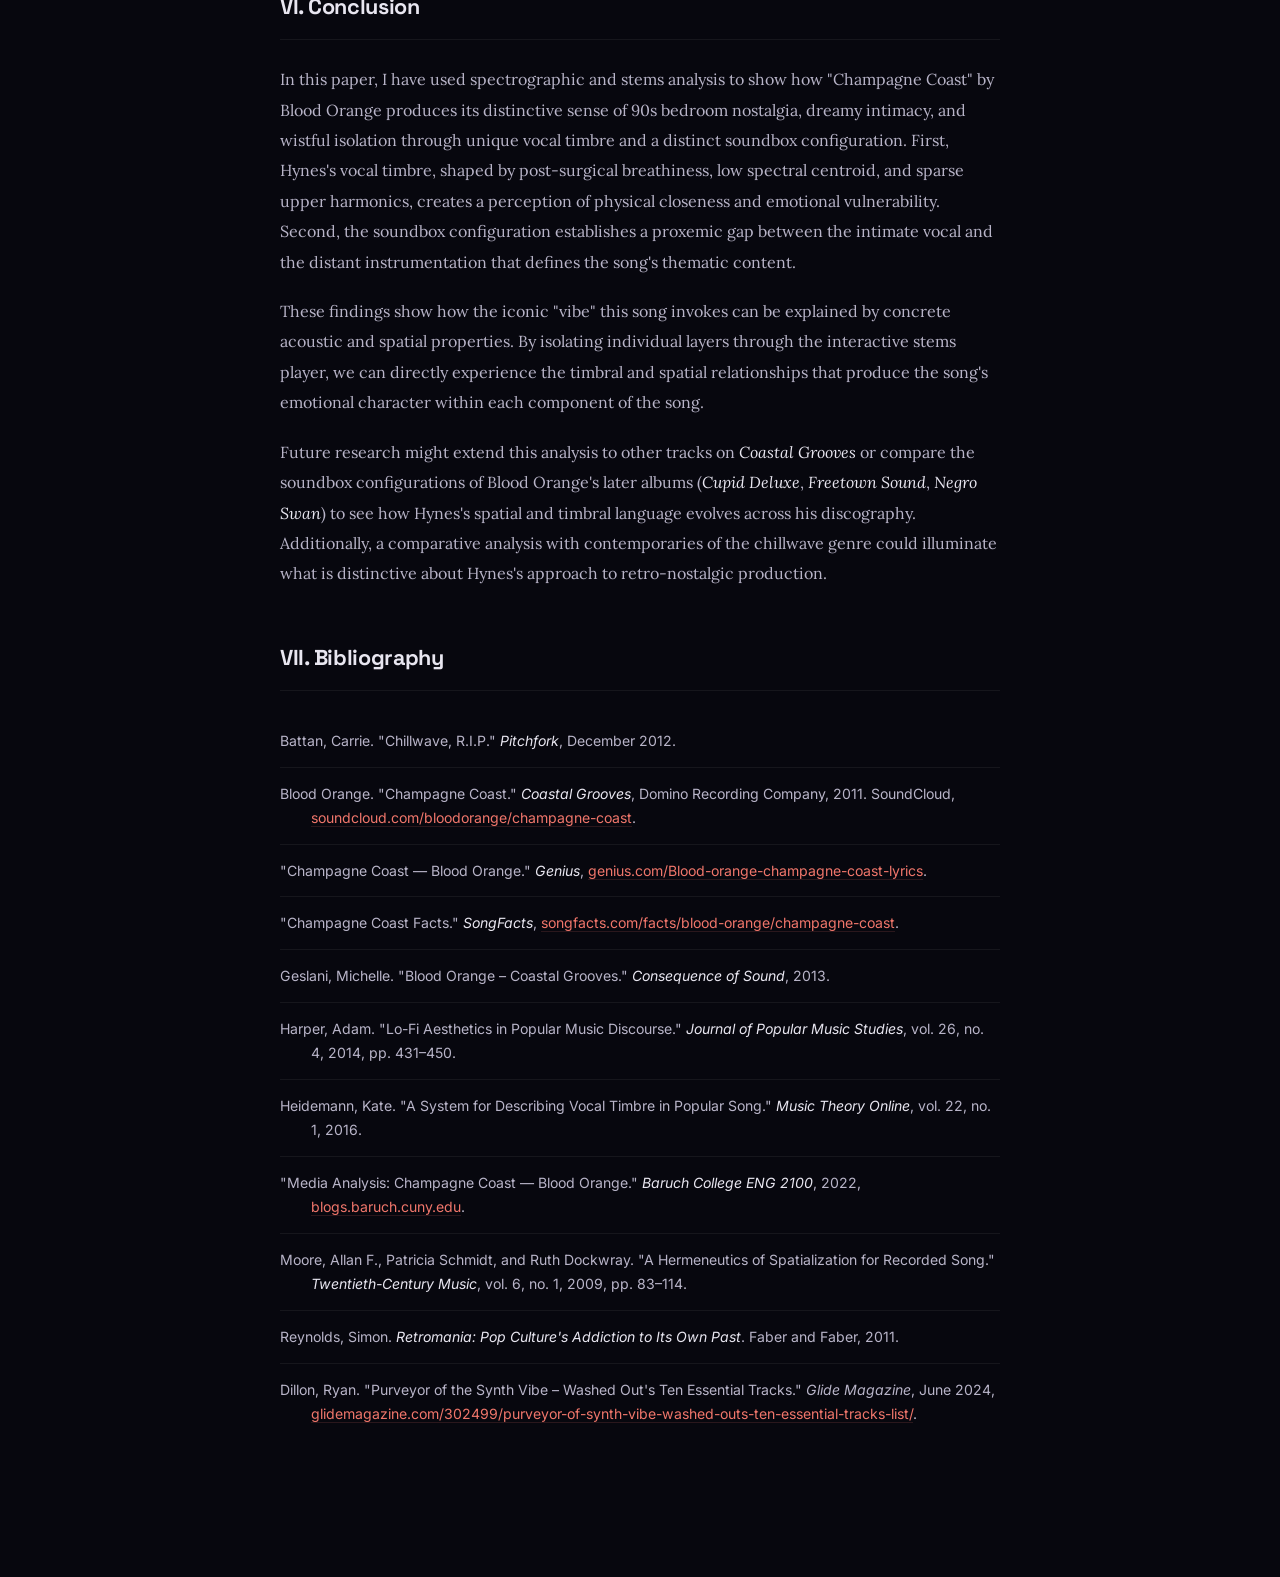
==== commit 9b1fa0d9: "docs: update report content via live site editor" ====
--- a/report.html
+++ b/report.html
@@ -1279,7 +1279,7 @@
     <section class="report-section" id="section-context">
       <h2 class="report-section__heading" contenteditable="false">II. Context &amp; Background</h2>
       <div class="report-section__body" contenteditable="false" spellcheck="false">
-        <p>Devonté Hynes is a British-born, New York-based musician, songwriter, and producer whose work as the sole member of Blood Orange has been described as a fusion of "80s-pastiche and modern chillwave" (Geslani, 2013). Born in Ilford, Essex to a Sierra Leonean father and Guyanese mother, Hynes's music is influenced by themes of racial identity, queerness, and belonging. Hynes expresses these themes through more than just his lyrics though; he goes one step further by allowing them to shape the production of his songs.</p><p>Before releasing his debut studio album Coastal Grooves, Hynes performed in the punk/rock band Test Icicles and recorded twee pop as Lightspeed Champion. His stylistic pivot as Blood Orange marked a dramatic shift from guitar-driven rock to synthesizer-heavy, R&amp;B-inflected pop, citi by figures like Prince, Morrissey, and the Cocteau Twins.</p><p><span style="font-size: 1rem;">In 2010, Hynes underwent throat surgery that permanently altered his singing voice (SongFacts, n.d.), which shapes the unique vocal timbre <span class="audio-snippet-link" data-stems="vocals" data-start="54.4" data-end="62.2">heard in "Champagne Coast."</span>&nbsp;This means that the falsetto voice heard throughout the track is literally a physical necessity, but Hynes transforms it into a means of expression. As Heidemann (2016) states, vocal timbre is shaped by the interaction of vocal fold vibration, vocal tract configuration, and breath support, and Hynes's post-surgical voice exhibits a breathiness that results from incomplete glottal closure, hence why his voice sounds particularly intimate and vulnerable.</span></p><p>"Champagne Coast" was released at the height of the chillwave movement, spanning from 2009–2012. Chillwave is a microgenre characterized by lo-fi production, nostalgic synthesizer textures, and hazy, reverb-drenched vocals (Battan, 2012). Artists like Washed Out, Toro y Moi, and Neon Indian defined the style's sonic palette through the use of warm analog synths, tape-degraded drum machines, and vocals buried deep in the mix (Dillon, 2024). However, Hynes engages with this aesthetic by doing more than just simply participating in the genre. While chillwave artists may strive to evoke a "summery" nostalgia, Blood Orange's nostalgia is more specific, as it references the post-punk and new wave of the early 1980s. Furthermore, Hynes uses his experience as a Black British immigrant in New York City to further personalize his sound by incorporating musical motifs from his childhood into his music.&nbsp;<span style="font-size: 1rem;">As Harper (2014) notes, bedroom pop and its adjacent genres function as spaces where marginalized artists can construct sonic worlds that "refuse the polished surfaces of mainstream pop," using lo-fi production values not as limitations but as markers of authenticity and interiority.</span></p><p>Methodology</p><p>The song was downloaded from SoundCloud as a .m4a file and separated into five stems (<span class="audio-snippet-link" data-stems="vocals" data-start="0.0" data-end="292.4">Vocals</span>, <span class="audio-snippet-link" data-stems="melody" data-start="0.0" data-end="292.4">Instruments/Melody</span>, <span class="audio-snippet-link" data-stems="bass" data-start="0.0" data-end="292.4">Bass</span>, <span class="audio-snippet-link" data-stems="kick" data-start="0.0" data-end="292.4">Kick</span>, <span class="audio-snippet-link" data-stems="hihat" data-start="0.0" data-end="292.4">Hi-Hat</span>) using VirtualDJ's Stems 2.0 engine, which uses time-frequency masking for source separation. Each stem was then imported into Sonic Visualiser for spectral analysis. The interactive website was built to allow real-time spectrogram and waveform visualization of each stem independently and in combination.</p><p>Spectral centroid, harmonic-to-noise ratio (HNR), and formant structure were estimated from the spectrographic data.</p><p>Spatial analysis follows Moore, Schmidt, and Dockwray's (2009) Soundbox Model.</p>
+        <p>Devonté Hynes is a British-born, New York-based musician, songwriter, and producer whose work as the sole member of Blood Orange has been described as a fusion of "80s-pastiche and modern chillwave" (Geslani, 2013). Born in Ilford, Essex to a Sierra Leonean father and Guyanese mother, Hynes's music is influenced by themes of racial identity, queerness, and belonging. Hynes expresses these themes through more than just his lyrics though; he goes one step further by allowing them to shape the production of his songs.</p><p>Before releasing his debut studio album Coastal Grooves, Hynes performed in the punk/rock band Test Icicles and recorded twee pop as Lightspeed Champion. His stylistic pivot as Blood Orange marked a dramatic shift from guitar-driven rock to synthesizer-heavy, R&amp;B-inflected pop, citi by figures like Prince, Morrissey, and the Cocteau Twins.</p><p><span style="font-size: 1rem;">In 2010, Hynes underwent throat surgery that permanently altered his singing voice (SongFacts, n.d.), which shapes the unique vocal timbre <span class="audio-snippet-link" data-stems="vocals" data-start="54.4" data-end="62.2">heard in "Champagne Coast."</span>&nbsp;This means that the falsetto voice heard throughout the track is literally a physical necessity, but Hynes is able to transform it into a means of expression. As Heidemann (2016) states, vocal timbre is shaped by the interaction of vocal fold vibration, vocal tract configuration, and breath support. Hynes' post-surgical voice exhibits a breathiness that results from incomplete glottal closure, explaining why his voice sounds particularly intimate and vulnerable.</span></p><p>"Champagne Coast" was released at the height of the chillwave movement, spanning from 2009–2012. Chillwave is a microgenre characterized by lo-fi production, nostalgic synthesizer textures, and hazy, reverb-drenched vocals (Battan, 2012). Artists like Washed Out, Toro y Moi, and Neon Indian defined the style's sonic palette through the use of warm analog synths, tape-degraded drum machines, and vocals buried deep in the mix (Dillon, 2024). However, Hynes engages with this aesthetic by doing more than just simply participating in the genre. While chillwave artists may strive to evoke a "summery" nostalgia, Blood Orange's nostalgia is more specific, as it references the post-punk and new wave of the early 1980s. Furthermore, Hynes uses his experience as a Black British immigrant in New York City to further personalize his sound by incorporating musical motifs from his childhood into his music.&nbsp;<span style="font-size: 1rem;">As Harper (2014) notes, bedroom pop and its adjacent genres function as spaces where marginalized artists can construct sonic worlds that "refuse the polished surfaces of mainstream pop," using lo-fi production values not as limitations but as markers of authenticity and interiority.</span></p><p>Methodology</p><p>The song was downloaded from SoundCloud as a .m4a file and separated into five stems (<span class="audio-snippet-link" data-stems="vocals" data-start="0.0" data-end="292.4">Vocals</span>, <span class="audio-snippet-link" data-stems="melody" data-start="0.0" data-end="292.4">Instruments/Melody</span>, <span class="audio-snippet-link" data-stems="bass" data-start="0.0" data-end="292.4">Bass</span>, <span class="audio-snippet-link" data-stems="kick" data-start="0.0" data-end="292.4">Kick</span>, <span class="audio-snippet-link" data-stems="hihat" data-start="0.0" data-end="292.4">Hi-Hat</span>) using VirtualDJ's Stems 2.0 engine, which uses time-frequency masking for source separation. Each stem was then imported into Sonic Visualiser for spectral analysis. The interactive website was built to allow real-time spectrogram and waveform visualization of each stem independently and in combination.</p><p>Spectral centroid, harmonic-to-noise ratio (HNR), and formant structure were estimated from the spectrographic data.</p><p>Spatial analysis follows Moore, Schmidt, and Dockwray's (2009) Soundbox Model.</p>
       </div>
     </section>
 
@@ -1362,19 +1362,17 @@
             </svg>
           </div>
           <figcaption class="report-figure__caption">
-            <strong>Figure 1.</strong> Soundbox analysis of "Champagne Coast" following Moore, Schmidt, and Dockwray (2009). The vocal occupies the intimate zone at center, while synth pads and bass sit in the personal zone. Rhythmic elements extend into the social zone, and the ambient reverb tail fills the public zone. Note the large spatial gap between the intimate vocal and the distant textural layers.
-          </figcaption>
+            <strong>Figure 1.</strong> Soundbox analysis of "Champagne Coast" following Moore, Schmidt, and Dockwray (2009). The vocal occupies the intimate zone at center, while synth pads and bass sit in the personal zone. Rhythmic elements extend into the social zone, and the ambient reverb tail fills the public zone. The large spatial gap between the intimate vocal and the distant textural layers is key to creating the distinctive ambiance of Champagne Coast.</figcaption>
         </figure>
 
         <p>
-          As Figure 1 illustrates, the spatial organization of "Champagne Coast" creates a pronounced <strong>proxemic gap</strong> between the vocal (intimate zone) and the surrounding instrumentation (personal-to-public zones). This gap is the spatial correlate of the "fog" described in the introduction: the listener perceives the voice as extremely close while the instrumental textures feel distant and slightly out of reach, as if heard through a wall or across a room. Moore et al. (2009) note that this kind of proxemic separation typically signifies emotional vulnerability or confessional intimacy — the singer is "letting the listener in" to a private space while the outside world (represented by the instrumentation) remains at arm's length.
+          As Figure 1 illustrates, the spatial organization of "Champagne Coast" creates a pronounced proxemic gap between the vocal (intimate zone) and the surrounding instrumentation (personal-to-public zones). This gap is the spatial correlate of the "fog" described in the introduction. The listener perceives the voice as extremely close while the instrumental textures feel distant and slightly out of reach, as if heard through a wall or across a room. Moore et al. (2009) note that this kind of proxemic separation typically signifies "emotional vulnerability or confessional intimacy," as the singer is "letting the listener in" to a private space while the outside world (represented by the instrumentation) remains at arm's length.
         </p>
         <p>
-          The lateral placement reinforces this reading. The vocal is center-panned throughout, occupying the "dead center" of the stereo field — the position associated with maximum directness and presence. The synth pads are also largely centered but with a slightly wider stereo image created by subtle detuning and chorus effects, placing them in the personal zone at a moderate distance. The hi-hats, by contrast, are panned slightly to the right and sit further back in the mix, inhabiting the social zone. The kick drum, though center-panned, is perceived as distant due to its low amplitude and soft transient.
+          The lateral placement corroborates this finding. The vocal is center-panned throughout, occupying the "dead center" of the stereo field, which is associated with the most directness and presence. The synth pads are also largely centered, but with a slightly wider stereo image created by subtle detuning and chorus effects, which places them in the personal zone at a moderate distance. The hi-hats, by contrast, are panned slightly to the right and sit further back in the mix, inhabiting the social zone. The kick drum, though center-panned, is perceived as distant due to its low amplitude and soft transient.
         </p>
         <p>
-          What makes this spatial arrangement particularly effective is its <em>consistency</em>. Unlike many pop productions, which dynamically shift the soundbox across sections (bringing elements forward in choruses, pushing them back in verses), "Champagne Coast" maintains a nearly static spatial configuration throughout its four-minute duration. The effect is one of <em>suspended time</em> — the listener is held in a single spatial moment, as if the song is a photograph rather than a film. This stasis is itself a tool of nostalgia: it mimics the quality of a memory, which is experienced as a frozen image rather than a moving narrative.
-        </p>
+          What makes this spatial arrangement particularly effective is its consistency. Unlike many pop productions, which dynamically shift the soundbox across sections (bringing elements forward in choruses, pushing them back in verses), "Champagne Coast" maintains a nearly static spatial configuration throughout its four-minute duration. This creates the feeling of&nbsp;suspended time, causing&nbsp;the listener to be held in a single spatial moment. It is almost as if the song would be found in a photograph, rather than a film. This stasis&nbsp;<span style="font-size: 1rem;">mimics the quality of a powerful memory experienced as a frozen image rather than a moving narrative.</span></p>
       </div>
     </section>
 
@@ -1388,16 +1386,15 @@
           The specific timbral and spatial choices Hynes makes in "Champagne Coast" produce an effect that can be understood through what Simon Reynolds (2011) calls <em>retromania</em> — the cultural obsession with recycling sounds, styles, and aesthetics from the recent past. The low-pass-filtered synths and sparse drum-machine patterns reference 1980s new wave (Depeche Mode, New Order, OMD), while the reverb-drenched spatial looseness evokes the lo-fi bedroom recordings of early 2010s chillwave. But Hynes does not simply <em>reproduce</em> these sounds; he <em>degrades</em> them, introducing the breathiness and fragility of his post-surgical voice as a marker of present-tense vulnerability that complicates the pastness of the sonic references.
         </p>
         <p>
-          This is how timbre and space create nostalgia <em>mechanistically</em>: the synths signal "the past" through their spectral profile (bandwidth-limited, warm, analog-sounding), while the vocal signals "the present" through its bodily vulnerability (breathy, effortful, physically marked by surgery). The soundbox holds these two temporal layers in suspension — the voice is <em>here</em>, in the intimate zone, while the 80s-pastiche instrumentation floats <em>there</em>, in the personal-to-public zone. The listener is positioned between past and present, close and far, belonging and isolation.
+          This is how timbre and space create nostalgia mechanistically. The synths signal "the past" through their spectral profile (bandwidth-limited, warm, analog-sounding), while the vocal signals "the present" through its bodily vulnerability (breathy, effortful, physically marked by surgery). The soundbox holds these two temporal layers in suspension. The breathy melancholic voice is <i>here</i>, in the intimate zone, while the 80s-pastiche instrumentation floats <em>there</em>, in the personal-to-public zone. The listener is positioned between past and present, close and far, belonging and isolation.
         </p>
         <p>
-          This reading connects to broader themes in Hynes's work. As a Black British artist navigating New York City's creative scenes, Hynes's music frequently explores the experience of feeling simultaneously inside and outside — a participant in cultural communities (punk, indie, R&amp;B) that do not fully recognize his belonging. The proxemic gap in "Champagne Coast" can be heard as a spatial metaphor for this diasporic condition: the voice is intimately present, but the world around it (the synths, the drums, the bass) maintains a respectful but unbridgeable distance. The song's title itself — "Champagne Coast" — evokes a place of luxury and leisure that remains perpetually out of reach, a coast one can see but never quite arrive at.
+          This interpretation also uncovers broader themes in Hynes's work. As a Black British artist navigating New York City's creative scenes, Hynes' music frequently explores the experience of feeling simultaneously inside and outside, as he is a participant in cultural communities (punk, indie, R&amp;B) that do not fully recognize his belonging. The proxemic gap in "Champagne Coast" can be interpreted as a spatial metaphor for this diasporic condition. The vocal layer is intimately present, but the world around it (the synths, the drums, the bass) maintains a respectful but unbridgeable distance. The song's title itself, "Champagne Coast", evokes a place of luxury and leisure that remains perpetually out of reach, a coast one can see but never quite arrive at.
         </p>
         <p>
-          Harper (2014) argues that bedroom pop production aesthetics — lo-fi recording, intimate vocal delivery, minimal arrangements — function as markers of "anti-commercial authenticity" that allow marginalized artists to claim sonic space outside the polished norms of mainstream pop. In this framework, Hynes's breathy falsetto and sparse production are not merely aesthetic preferences but <em>political choices</em>: they refuse the vocal power and production maximalism that characterize mainstream R&amp;B, opting instead for a sonic vulnerability that foregrounds interiority over spectacle.
-        </p>
-        <p>
-          The breakdown at 2:28 and the outro beginning at 3:30 are particularly revealing. In the breakdown, the vocal drops out entirely, leaving only the synth pad and a faint hi-hat — the intimate zone is emptied, and the listener is left alone in the personal/social zone with only the "memory" of the voice. When the vocal returns in the outro, it is even more distant and reverb-soaked than before, as if the singer is receding from the listener. This gradual withdrawal enacts the nostalgia the song describes: the experience of a presence that was once intimate becoming increasingly faint and far away.
+          Harper (2014) argues that the bedroom pop production aesthetics of lo-fi recording, intimate vocal delivery and minimal arrangements function as markers of "anti-commercial authenticity" that allow marginalized artists to claim sonic space outside the polished norms of mainstream pop. According this framework, Hynes's breathy falsetto and sparse production are politcal choices that&nbsp;refuse the vocal power and production maximalism that characterize mainstream R&amp;B.</p>
+        <p>
+          The <span class="audio-snippet-link" data-stems="vocals,hihat,bass,melody,kick" data-start="148" data-end="180.8">breakdown at 2:28 </span>and the <span class="audio-snippet-link" data-stems="vocals,hihat,bass,melody,kick" data-start="211" data-end="280">outro beginning at 3:30</span> are particularly revealing. In the breakdown, the vocal drops out entirely, leaving only the synth pad and a faint hi-hat. This has the effect of emptying the intimate zone, leaving the listener alone in the personal/social zone with only the "memory" of the voice. When the vocal returns in the outro, it is even more distant and reverb-soaked than before, as if the singer is receding from the listener. This gradual withdrawal enacts the nostalgia the song describes: the experience of a presence that was once intimate becoming increasingly faint and far away.
         </p>
       </div>
     </section>
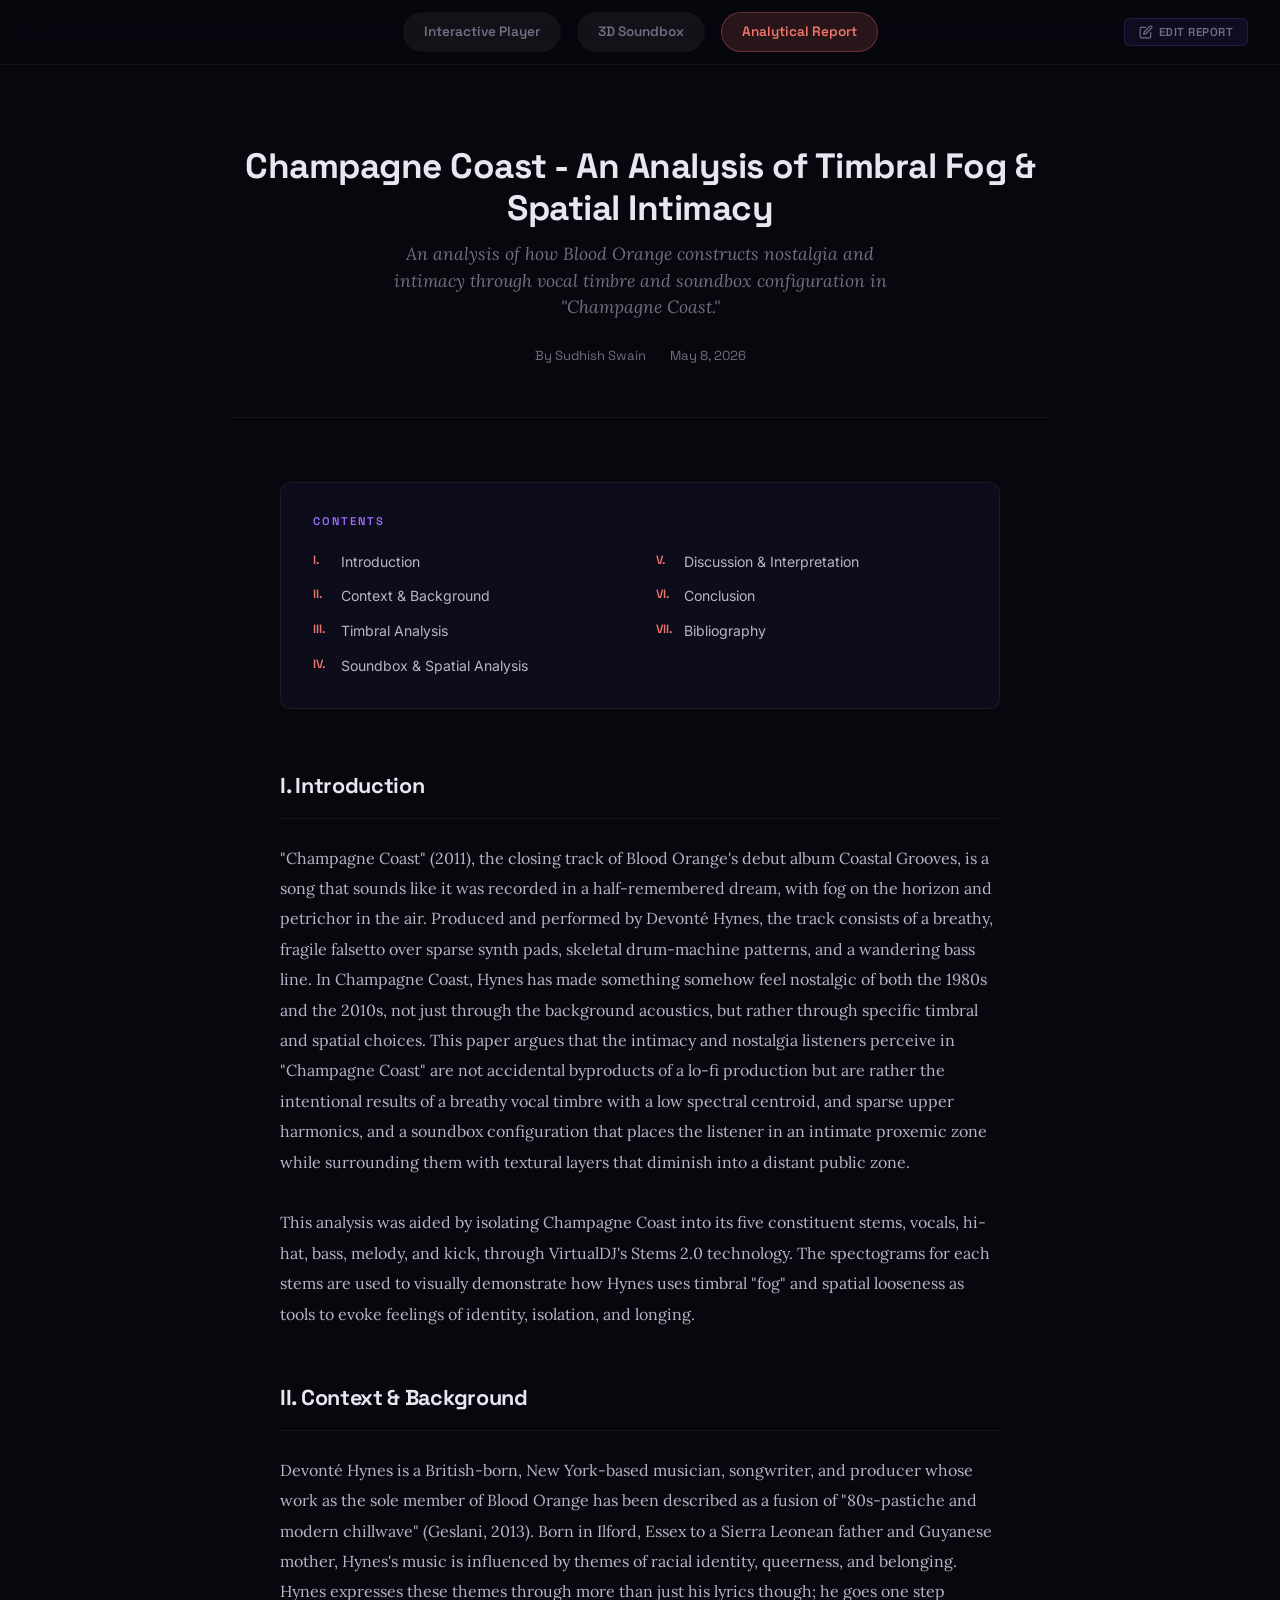
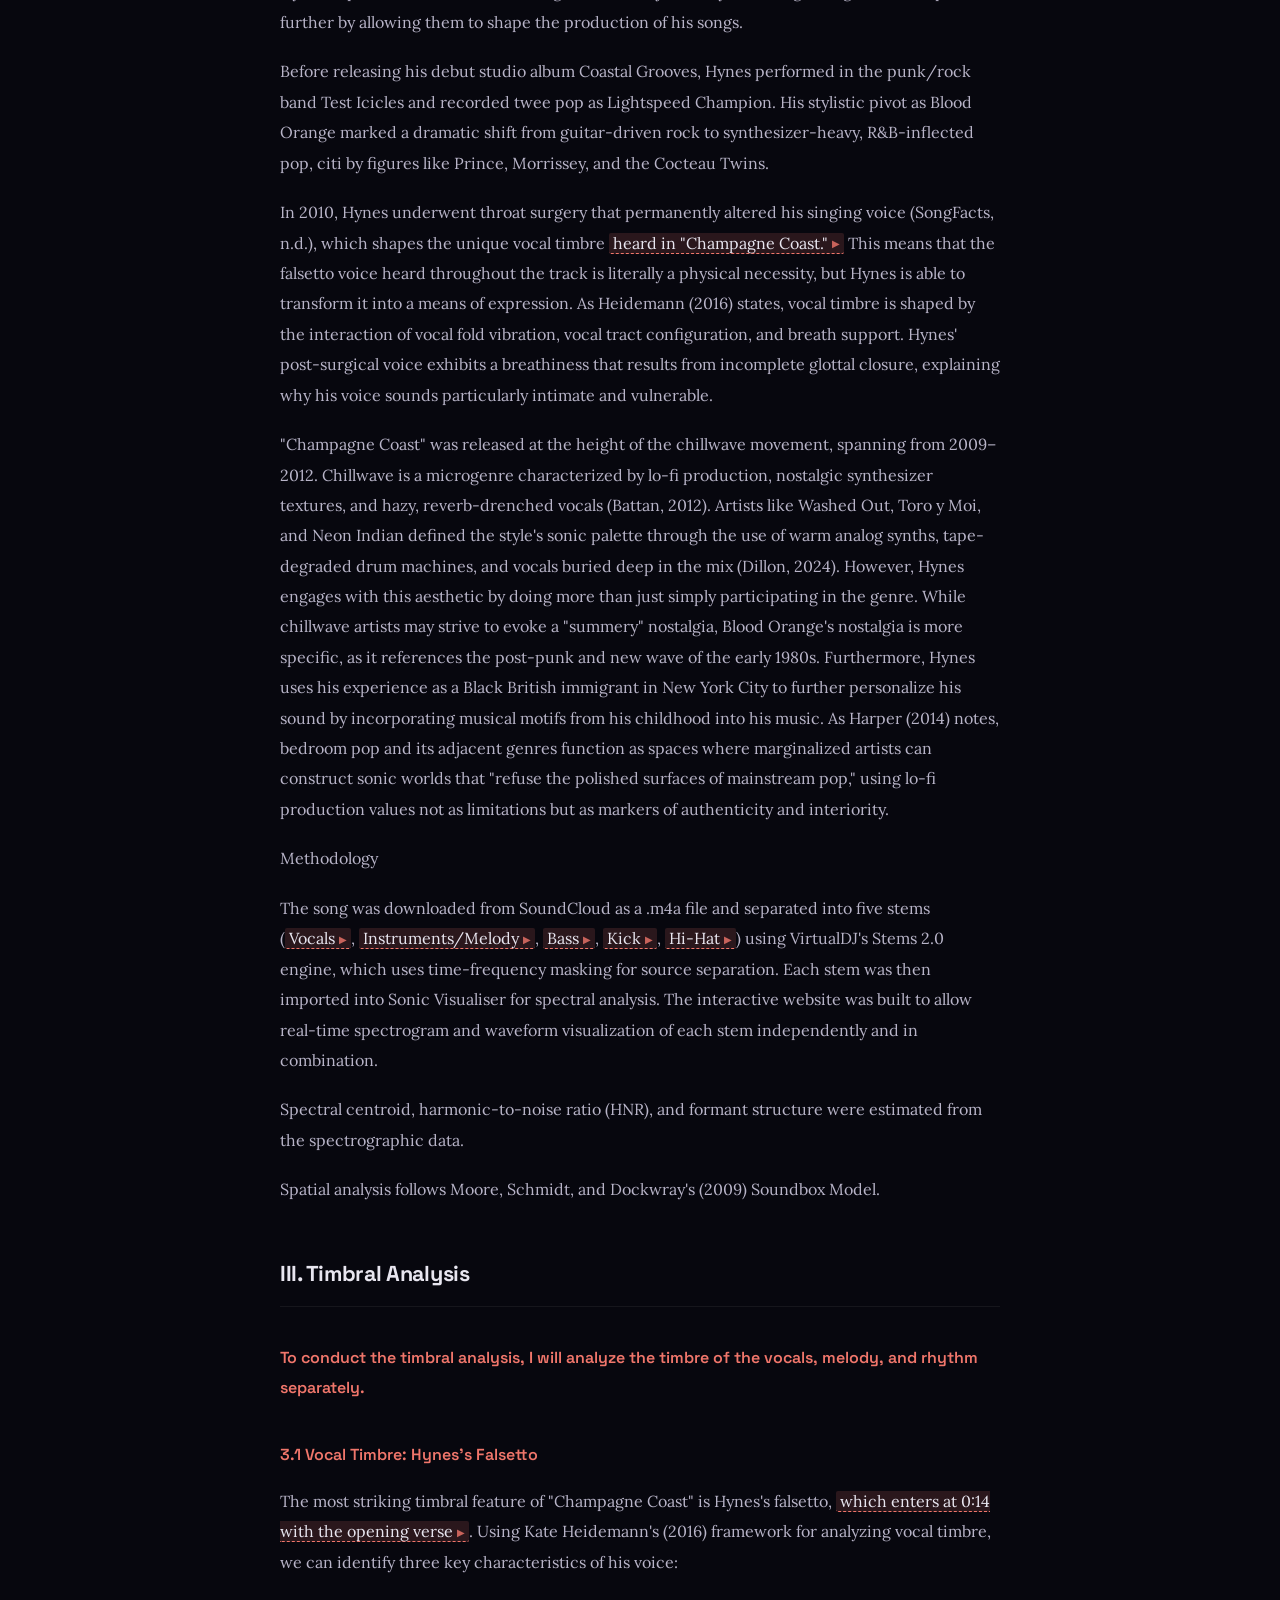
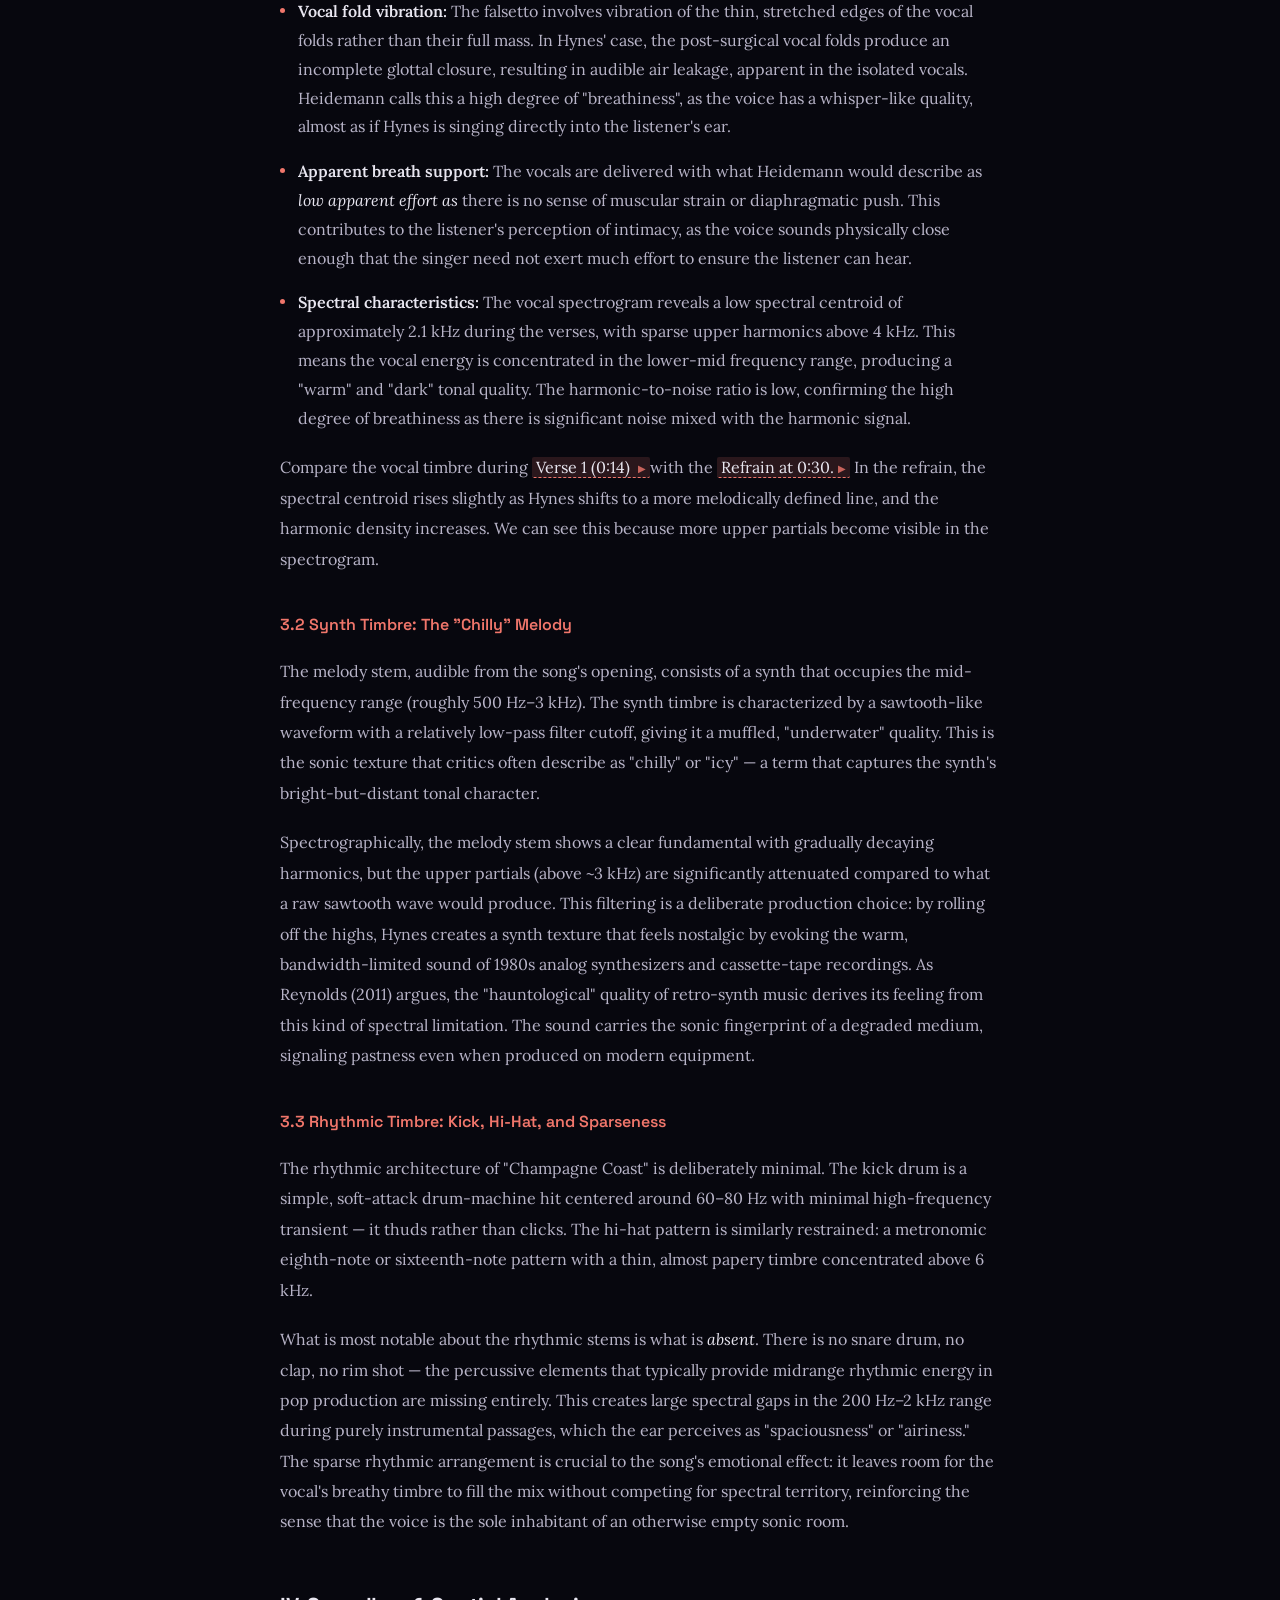
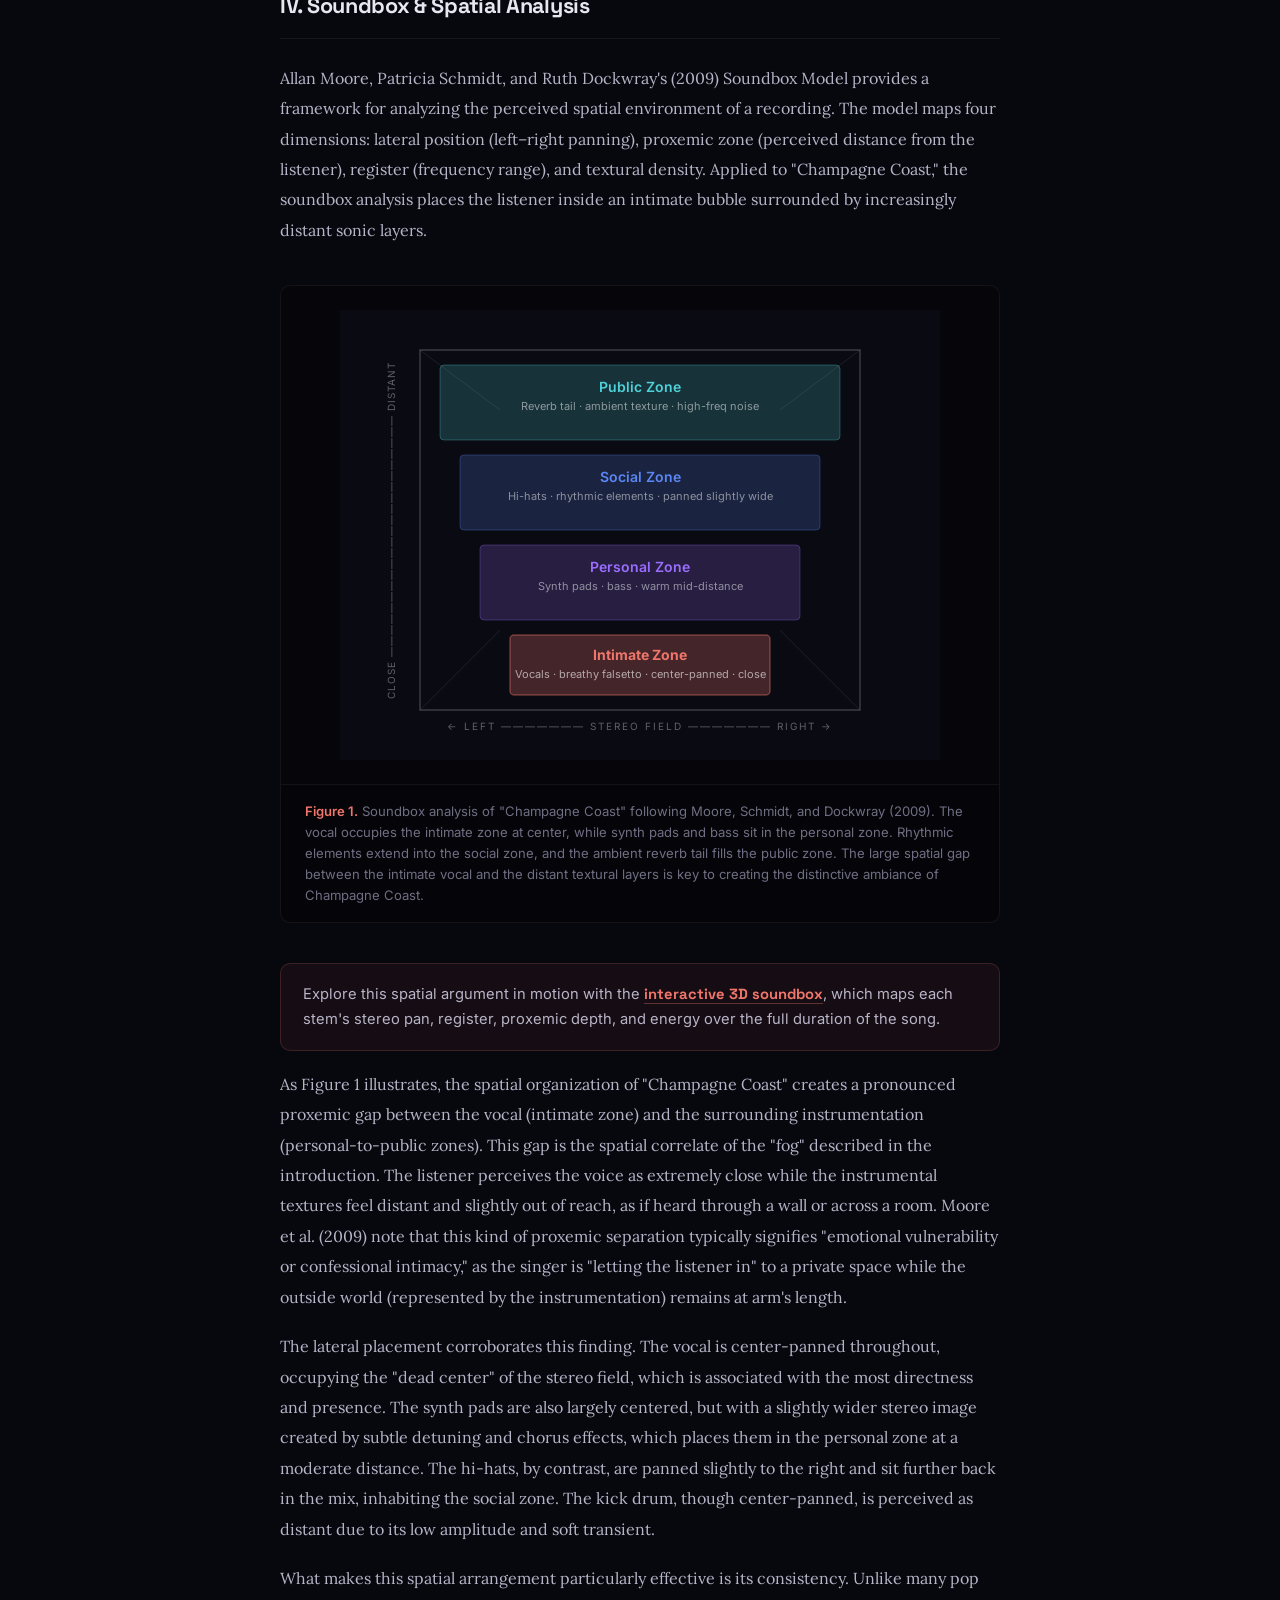
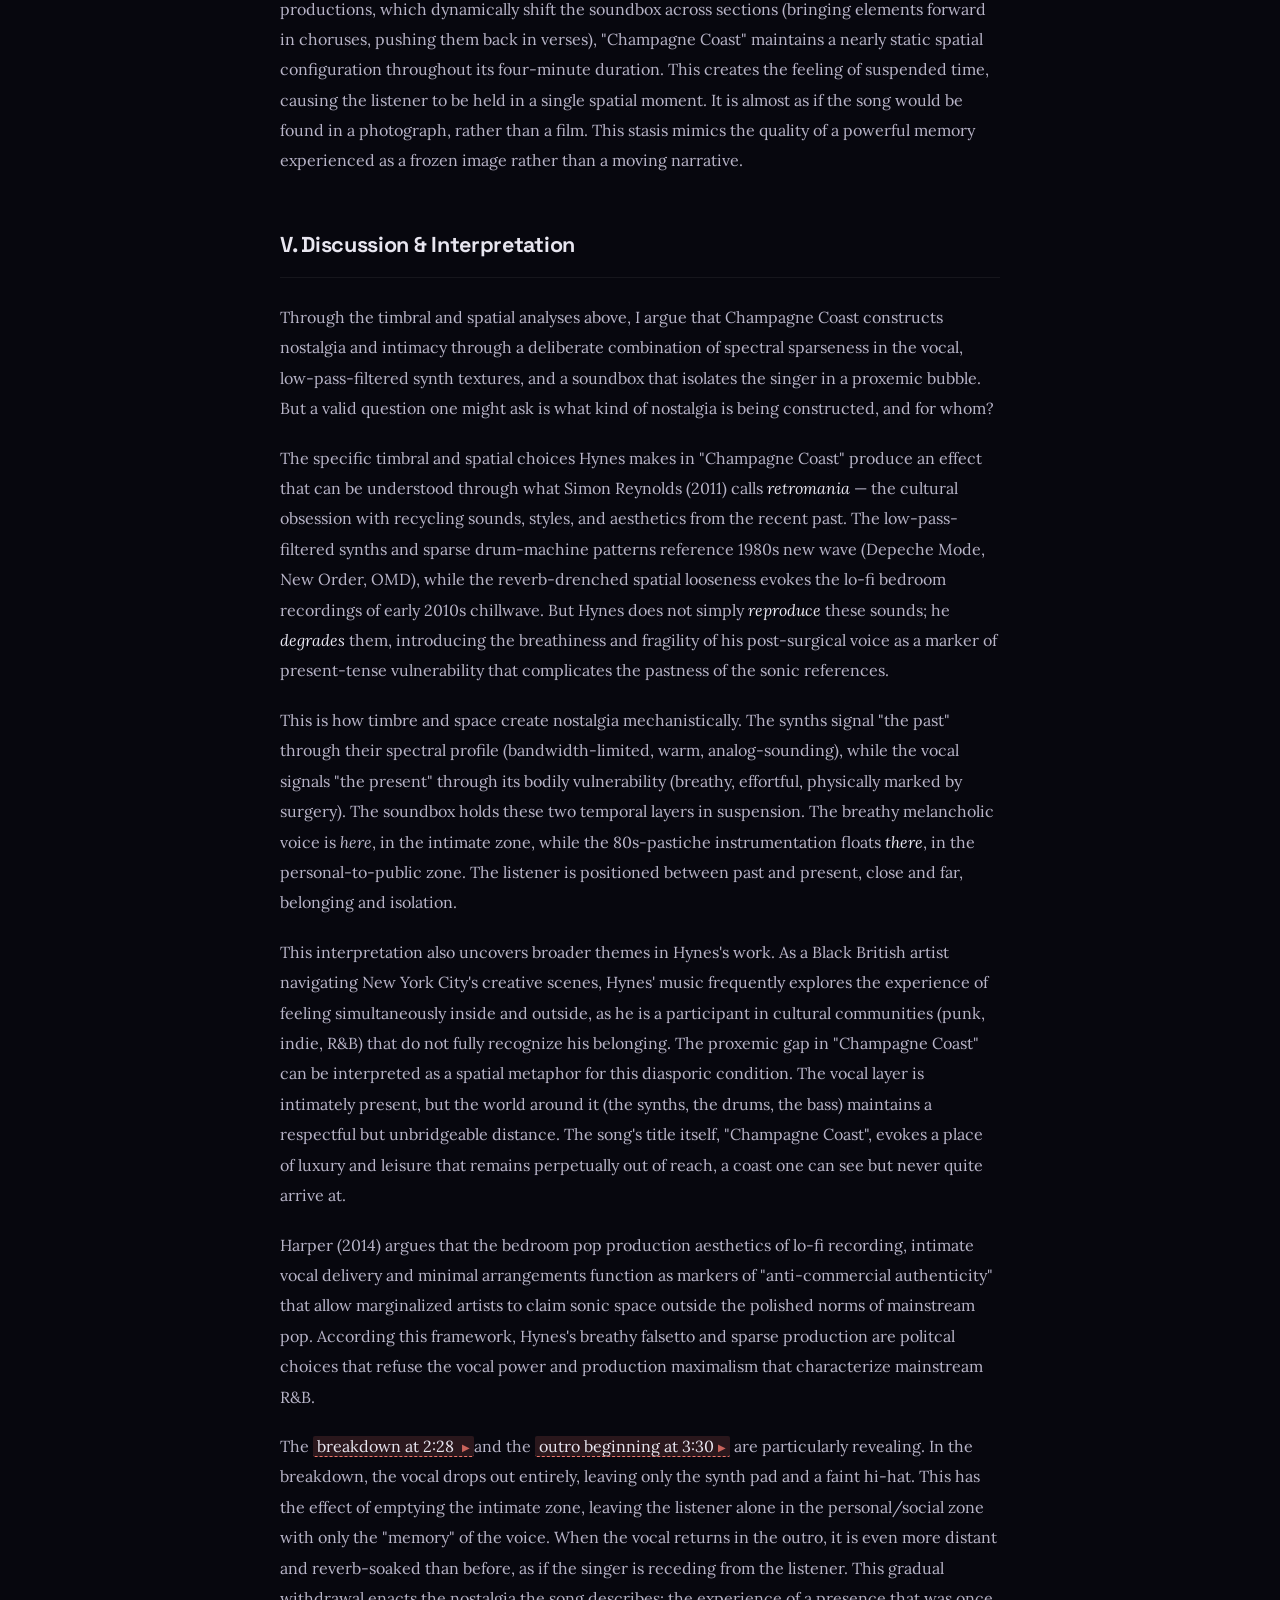
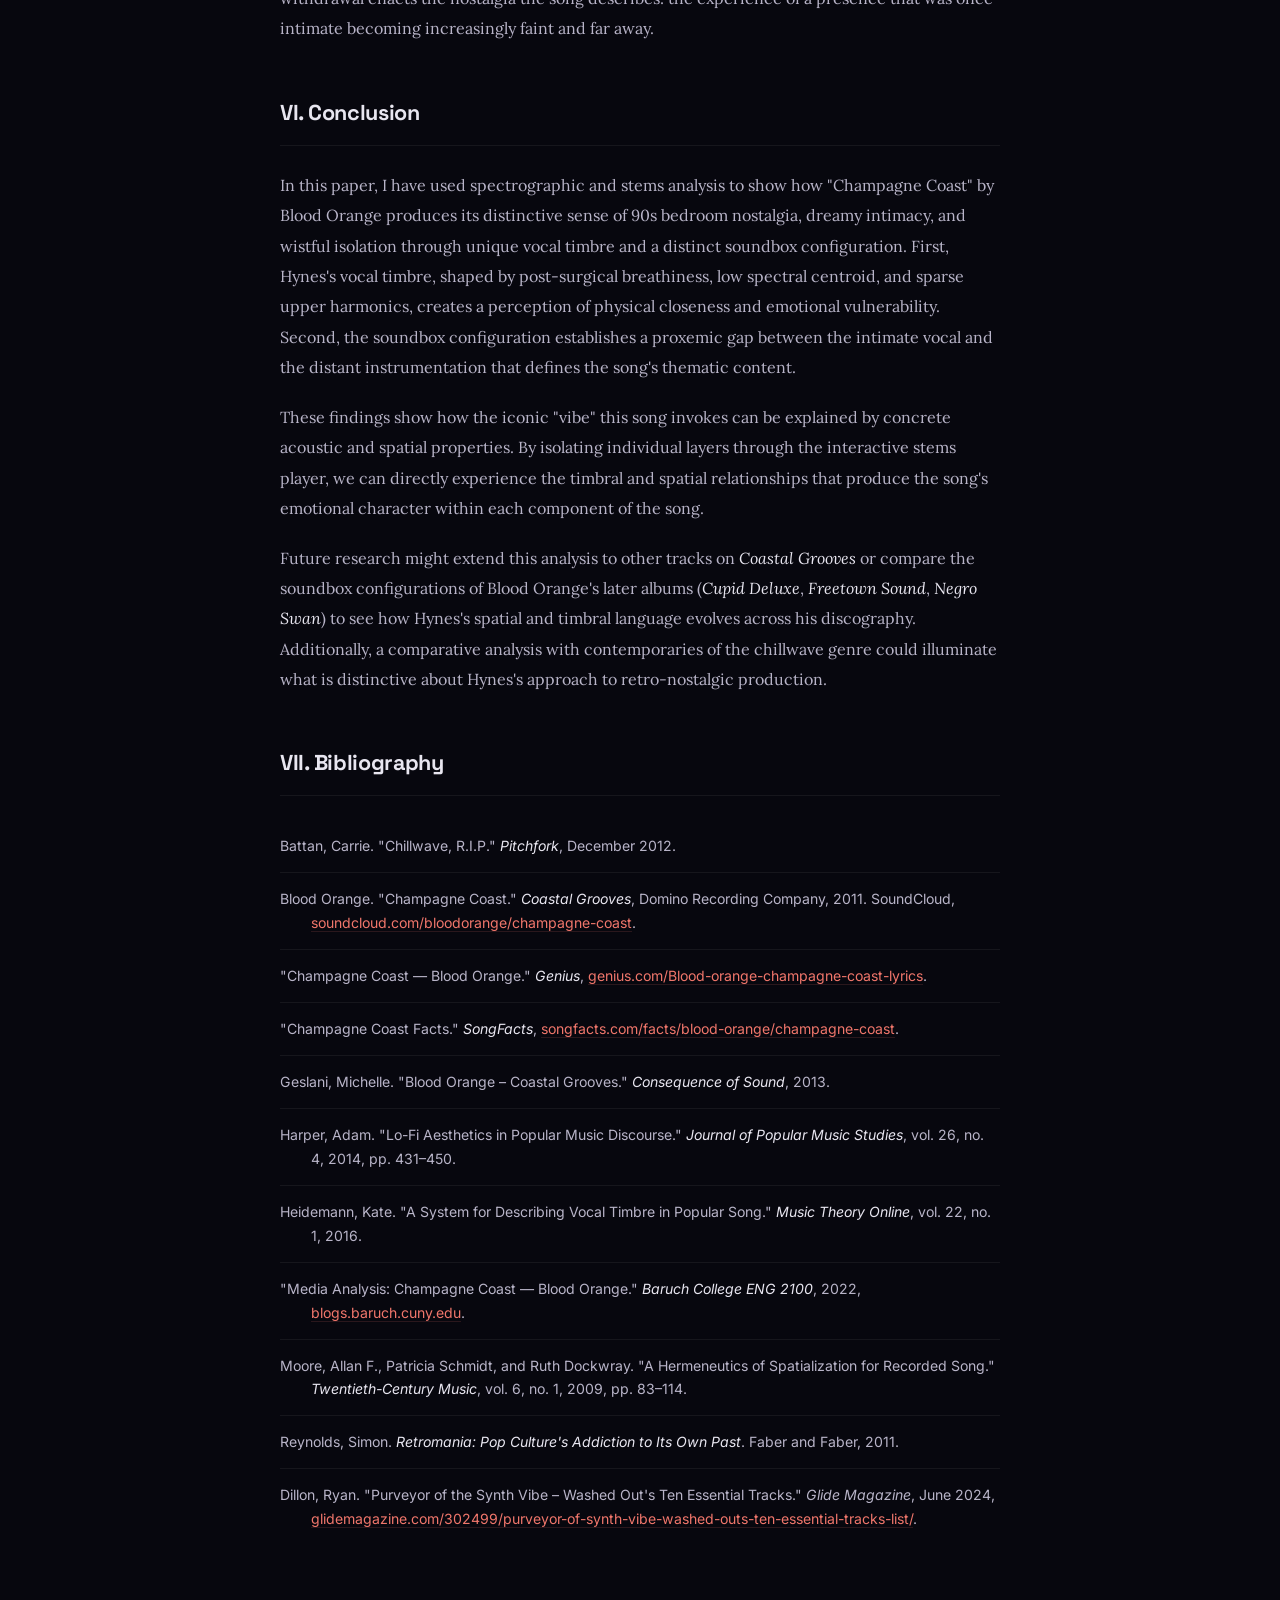
==== commit 7e975614: "Add interactive 3D soundbox" ====
--- a/report.html
+++ b/report.html
@@ -1233,6 +1233,7 @@
     <div style="display: flex; align-items: center;"></div>
     <nav class="app-tabs">
       <a href="index.html" class="app-tab">Interactive Player</a>
+      <a href="soundbox.html" class="app-tab">3D Soundbox</a>
       <a href="report.html" class="app-tab active">Analytical Report</a>
     </nav>
     <div class="report-topbar__actions" style="justify-self: end;">
@@ -1365,6 +1366,10 @@
             <strong>Figure 1.</strong> Soundbox analysis of "Champagne Coast" following Moore, Schmidt, and Dockwray (2009). The vocal occupies the intimate zone at center, while synth pads and bass sit in the personal zone. Rhythmic elements extend into the social zone, and the ambient reverb tail fills the public zone. The large spatial gap between the intimate vocal and the distant textural layers is key to creating the distinctive ambiance of Champagne Coast.</figcaption>
         </figure>
 
+        <p class="soundbox-callout">
+          Explore this spatial argument in motion with the <a href="soundbox.html" class="soundbox-callout__link">interactive 3D soundbox</a>, which maps each stem's stereo pan, register, proxemic depth, and energy over the full duration of the song.
+        </p>
+
         <p>
           As Figure 1 illustrates, the spatial organization of "Champagne Coast" creates a pronounced proxemic gap between the vocal (intimate zone) and the surrounding instrumentation (personal-to-public zones). This gap is the spatial correlate of the "fog" described in the introduction. The listener perceives the voice as extremely close while the instrumental textures feel distant and slightly out of reach, as if heard through a wall or across a room. Moore et al. (2009) note that this kind of proxemic separation typically signifies "emotional vulnerability or confessional intimacy," as the singer is "letting the listener in" to a private space while the outside world (represented by the instrumentation) remains at arm's length.
         </p>
@@ -1432,4 +1437,4 @@
   </main>
   <script type="module" src="js/report.js"></script>
 
-</body></html>+</body></html>
--- a/css/report.css
+++ b/css/report.css
@@ -422,6 +422,31 @@
   color: var(--accent-coral);
 }
 
+.soundbox-callout {
+  max-width: var(--wide-width);
+  margin: 28px auto 32px;
+  padding: 18px 22px;
+  border: 1px solid rgba(240, 118, 107, 0.18);
+  border-radius: var(--radius-md);
+  background: rgba(240, 118, 107, 0.06);
+  font-family: 'Inter', sans-serif;
+  font-size: 0.92rem;
+  line-height: 1.7;
+  color: var(--text-body);
+}
+
+.soundbox-callout__link {
+  color: var(--accent-coral);
+  font-family: 'Space Grotesk', sans-serif;
+  font-weight: 700;
+  text-decoration: none;
+  border-bottom: 1px solid rgba(240, 118, 107, 0.35);
+}
+
+.soundbox-callout__link:hover {
+  border-bottom-color: var(--accent-coral);
+}
+
 /* ---------- Bibliography ---------- */
 .bib-list {
   list-style: none;
